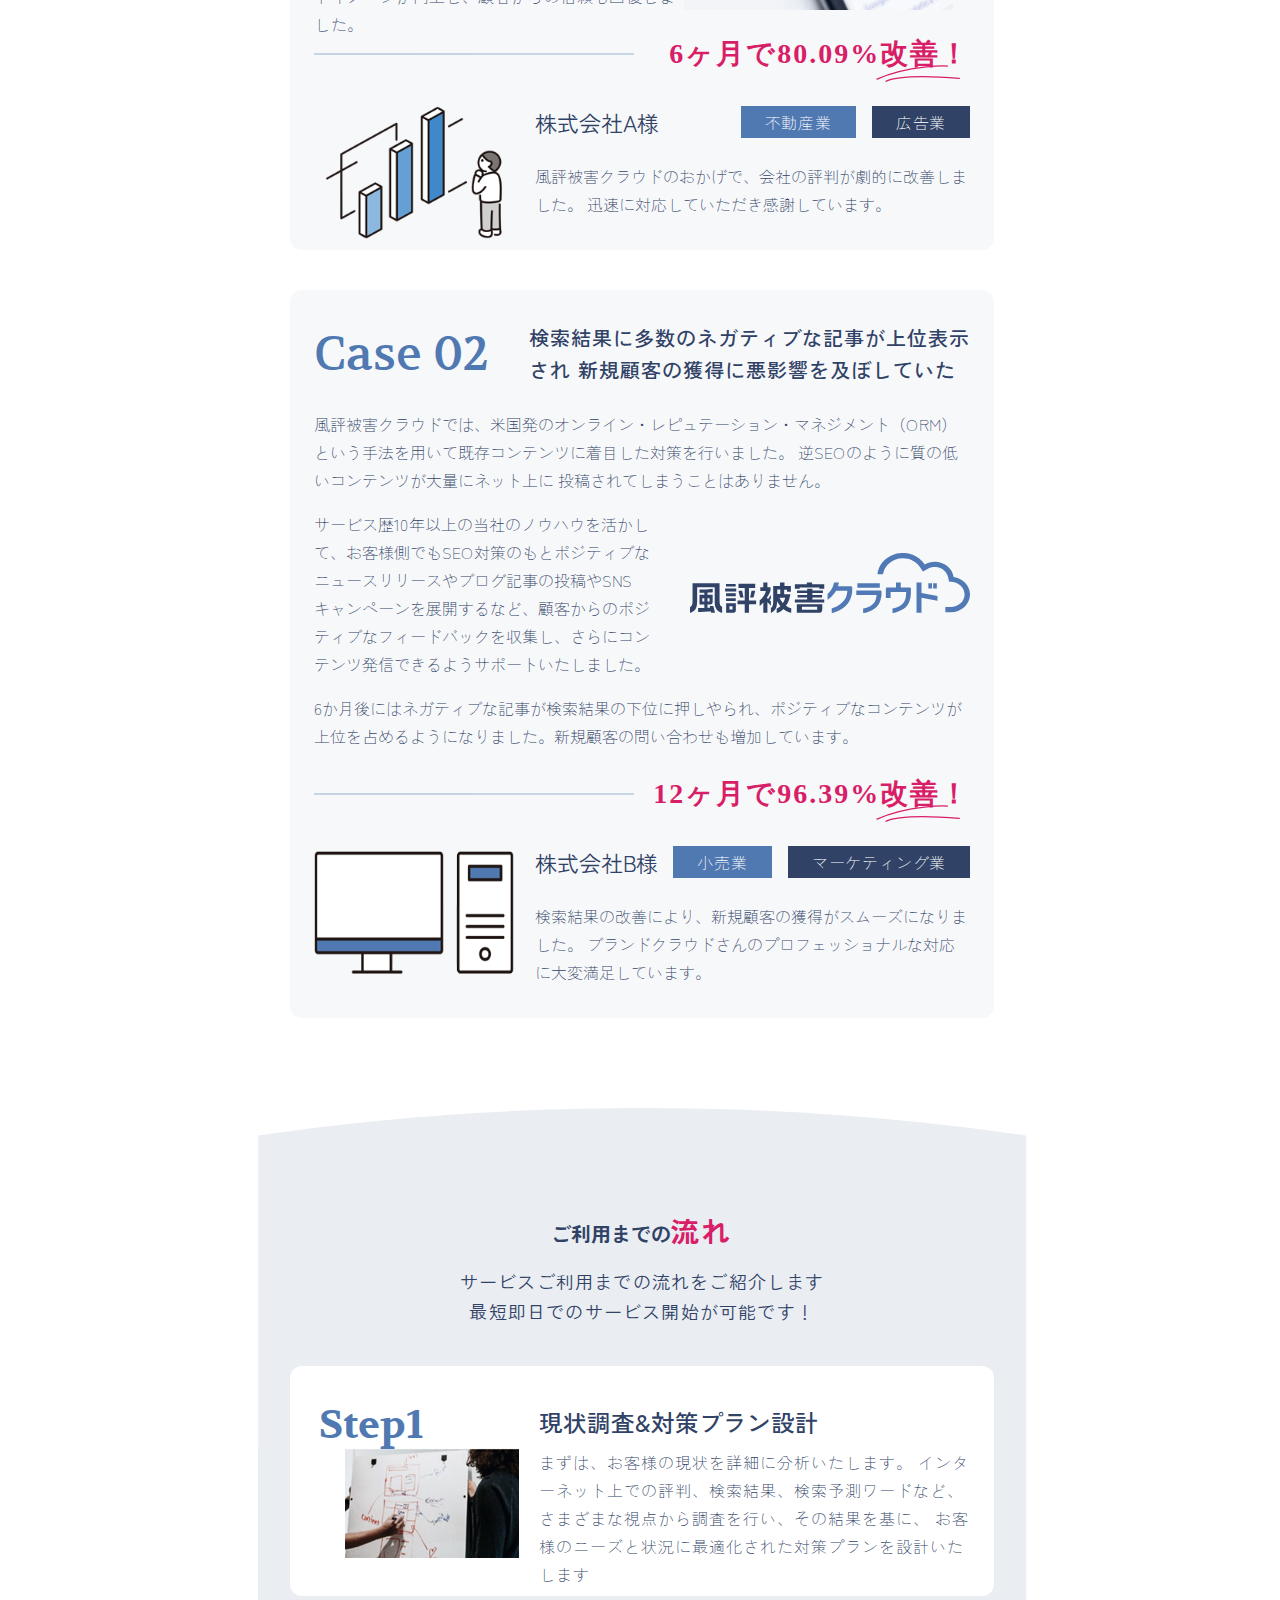
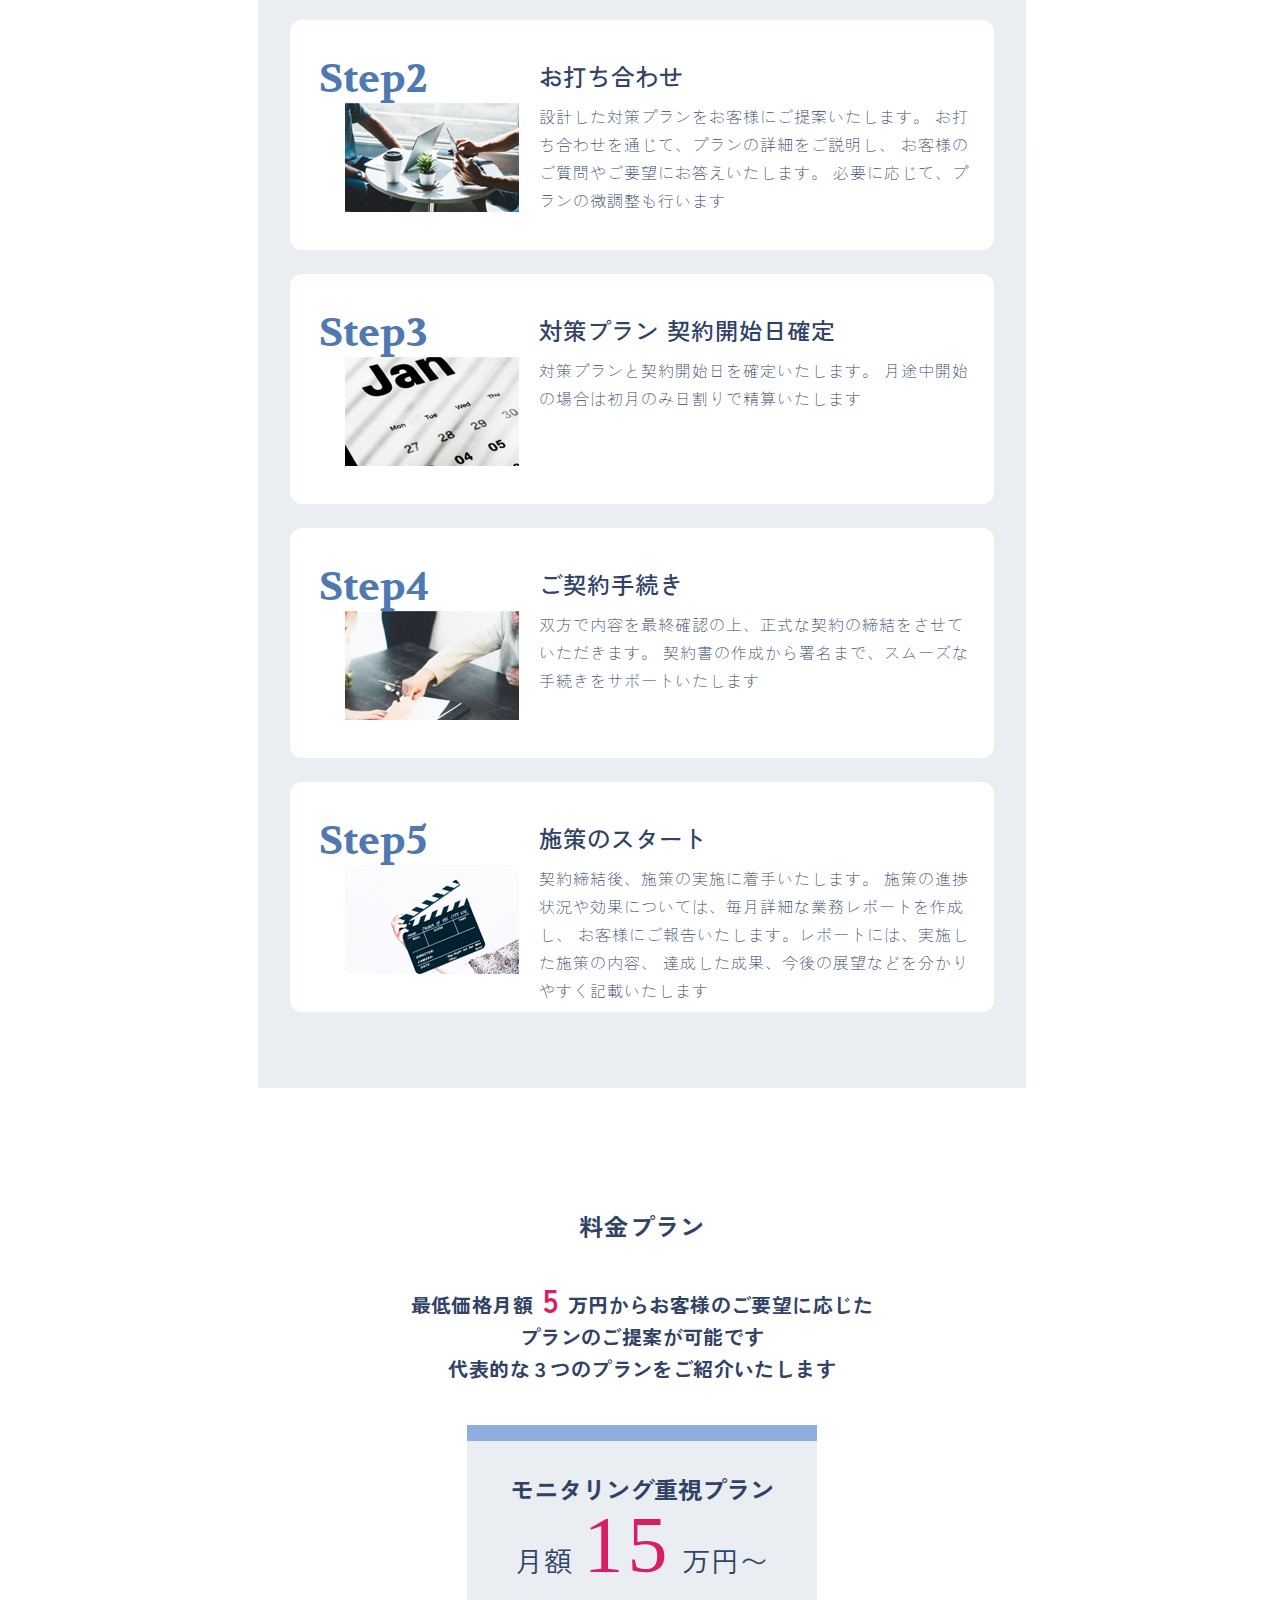
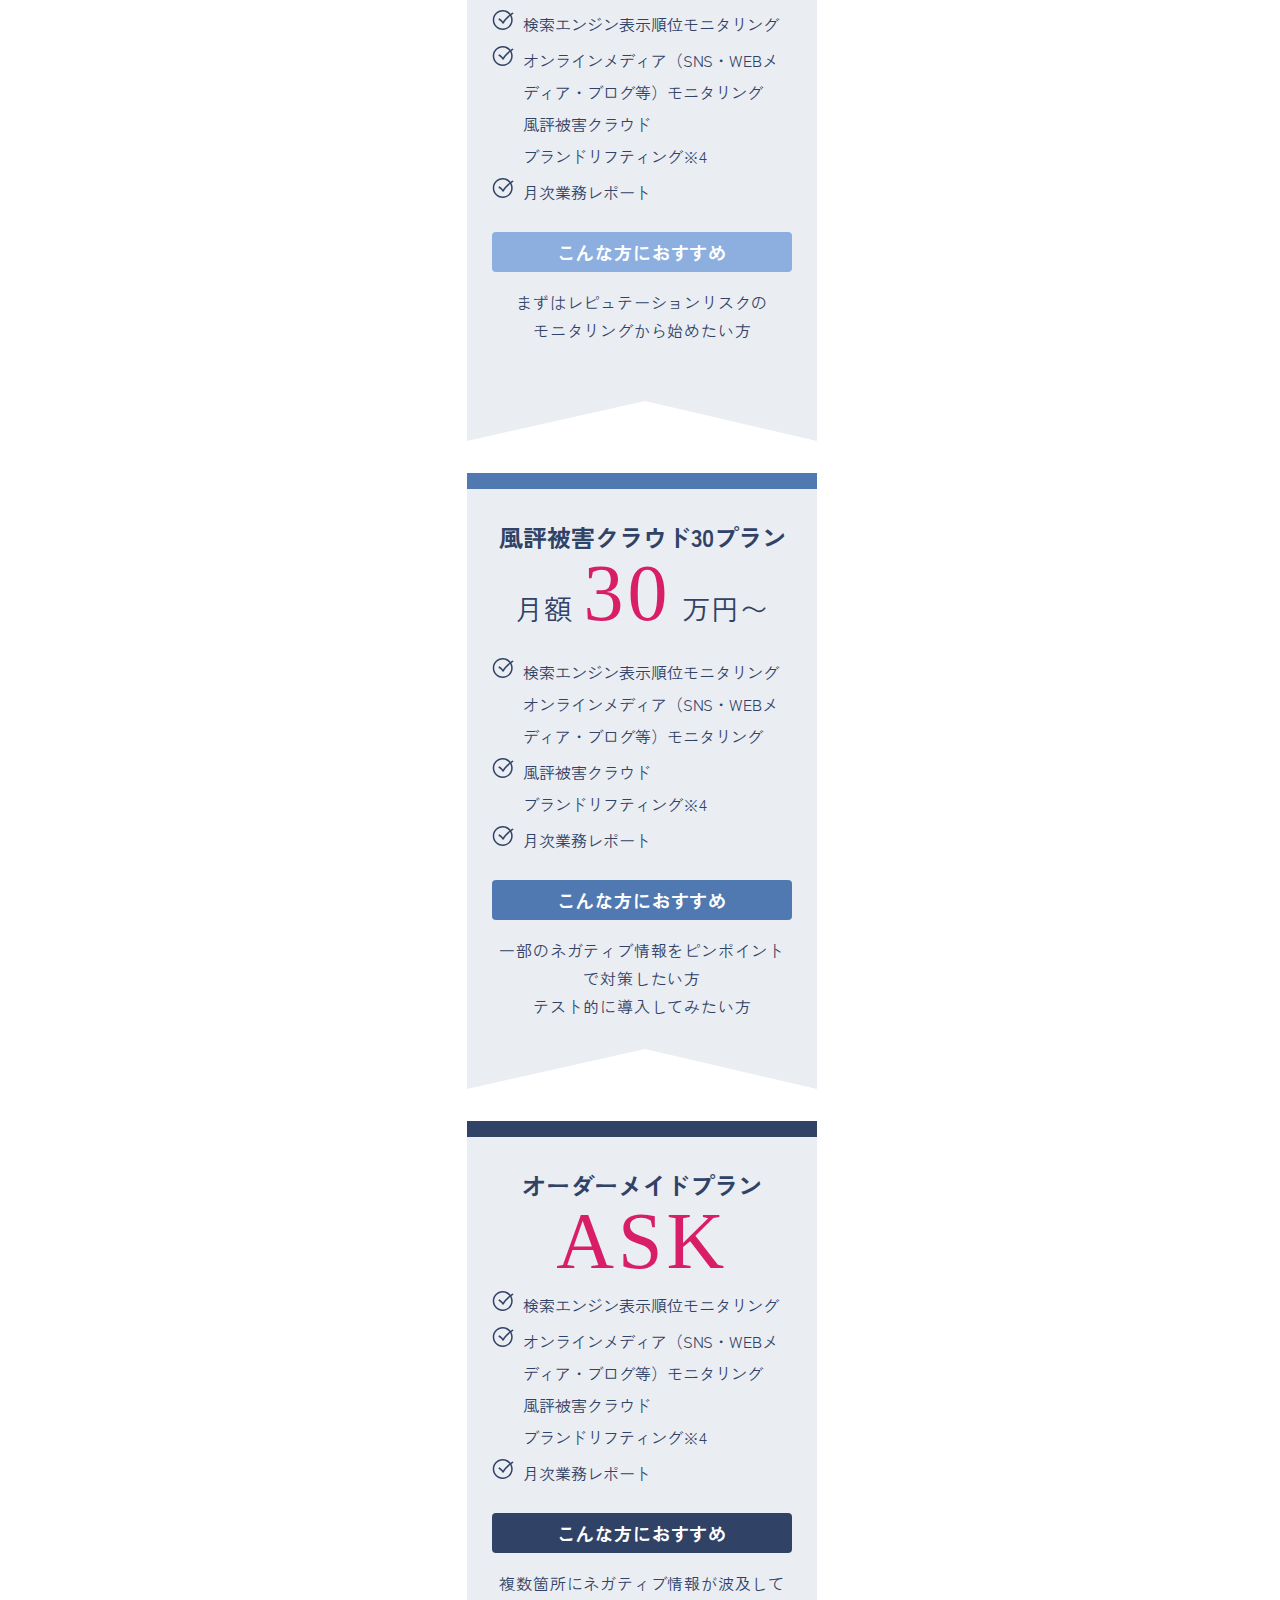
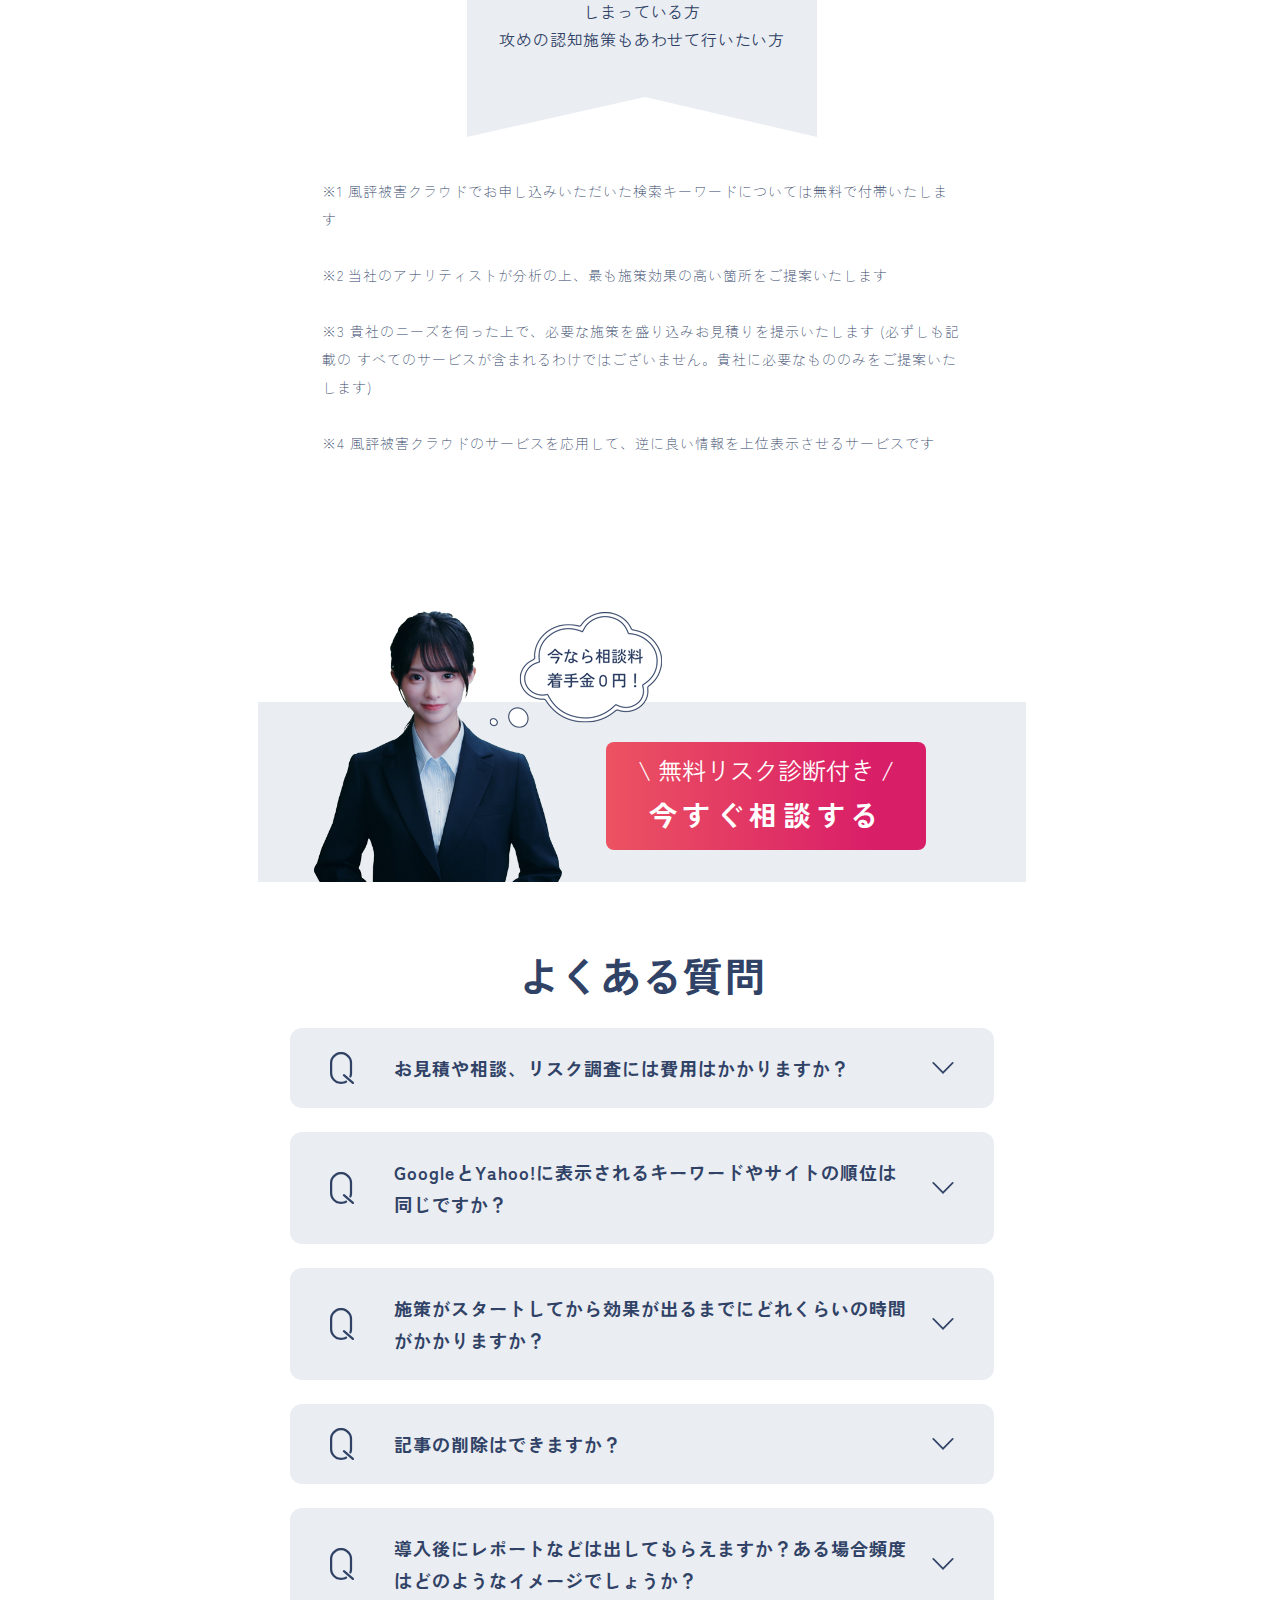
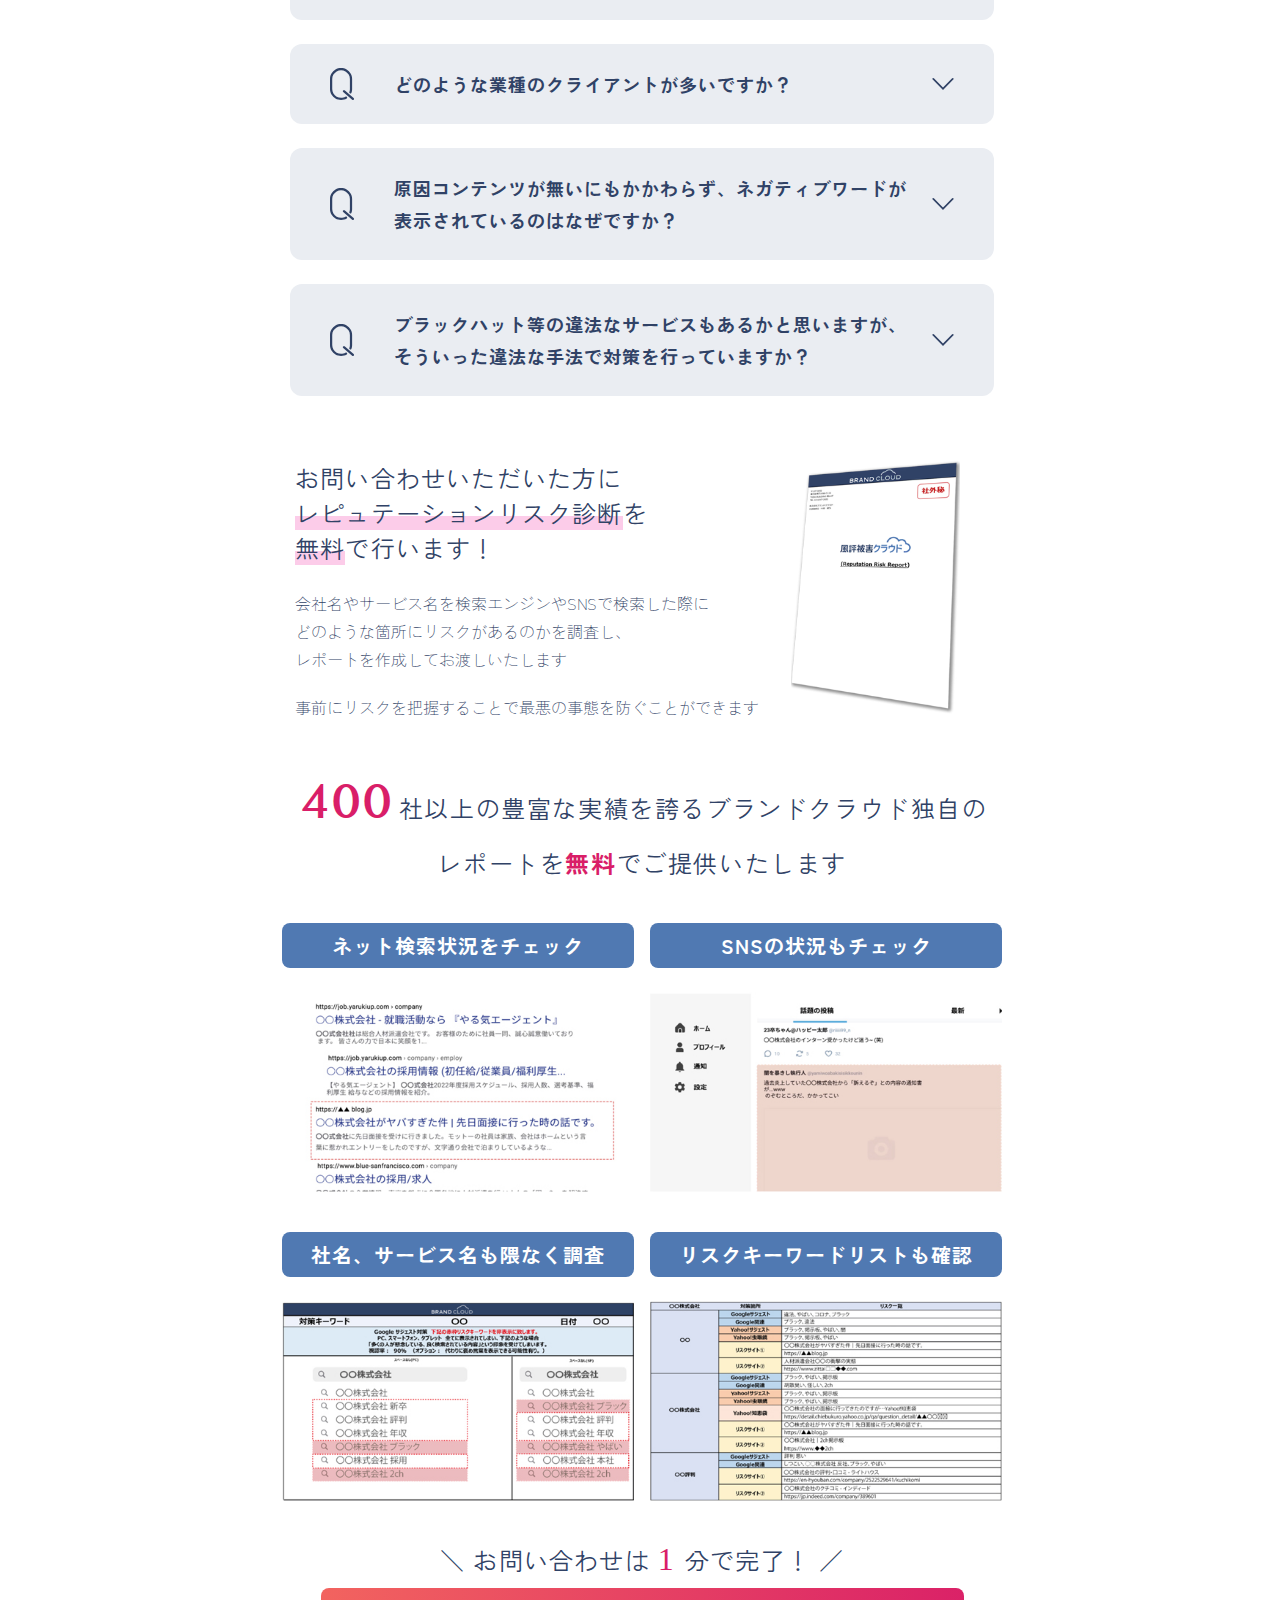
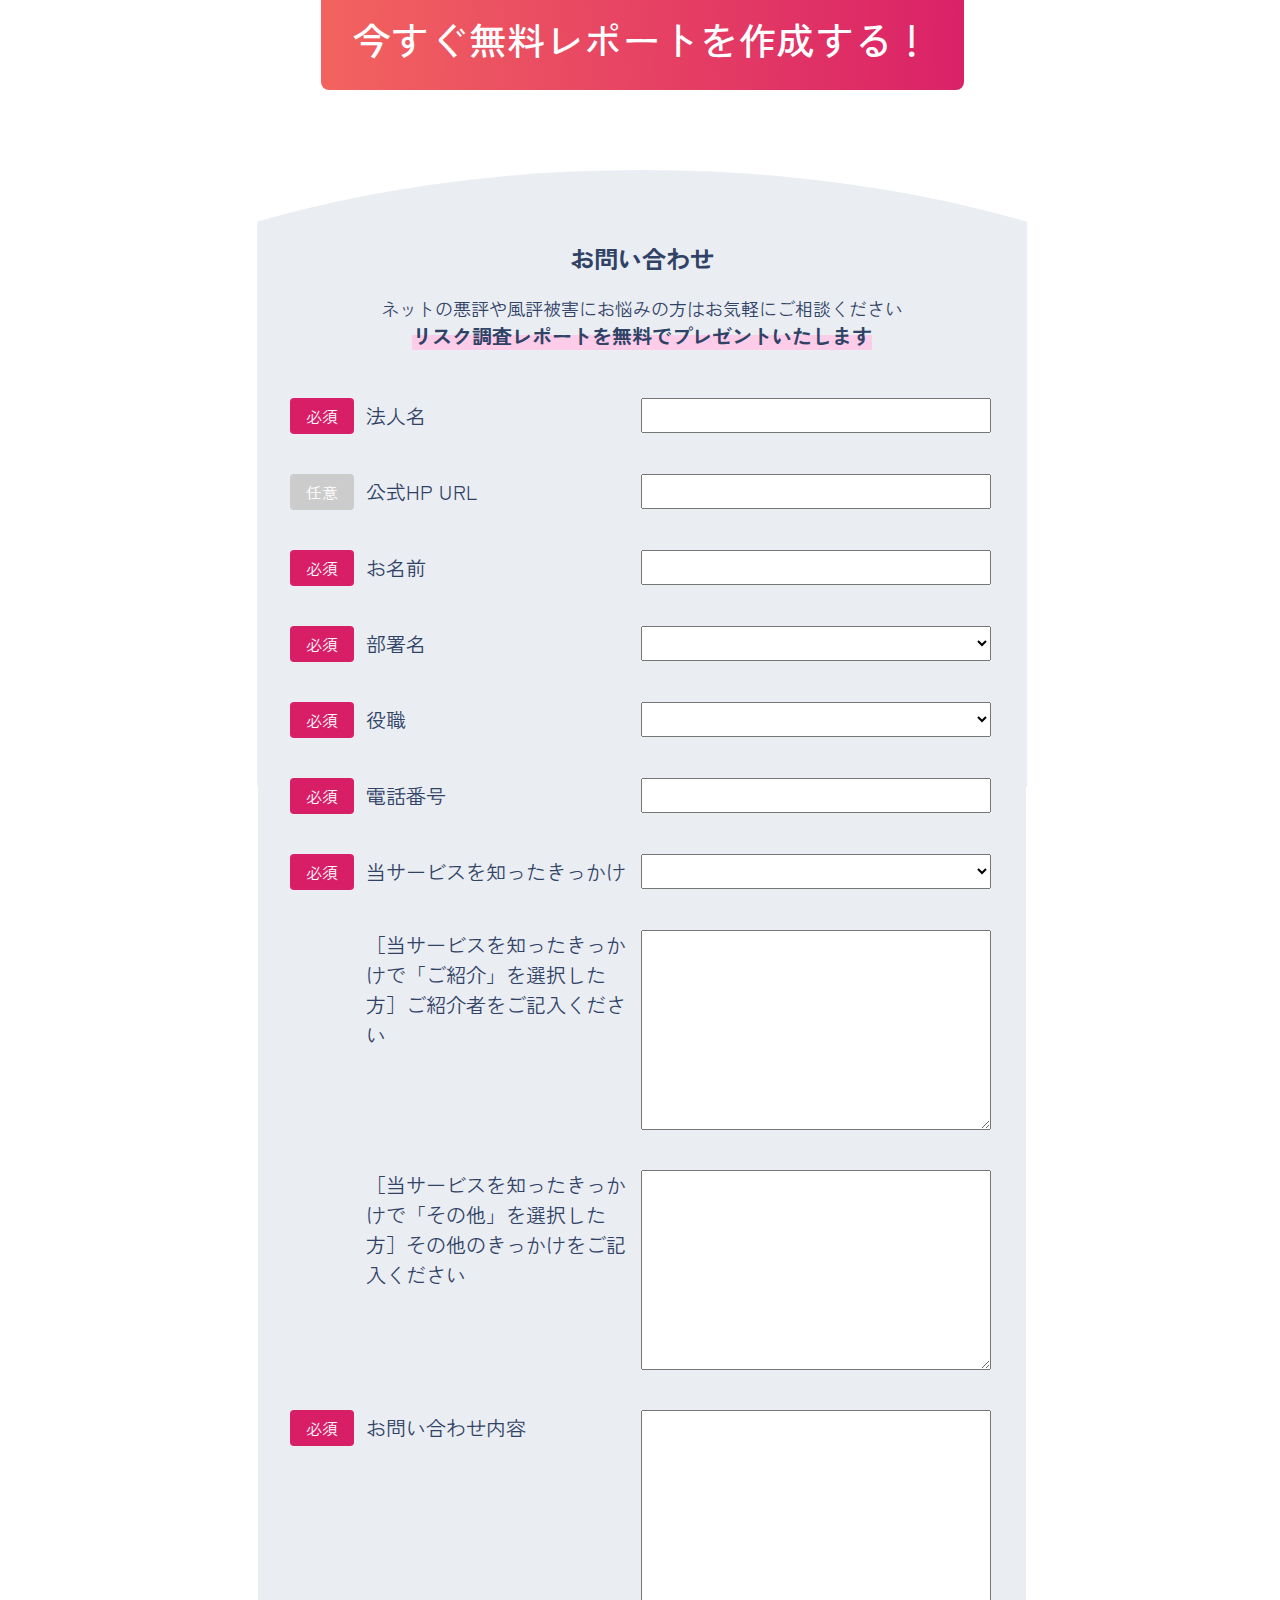
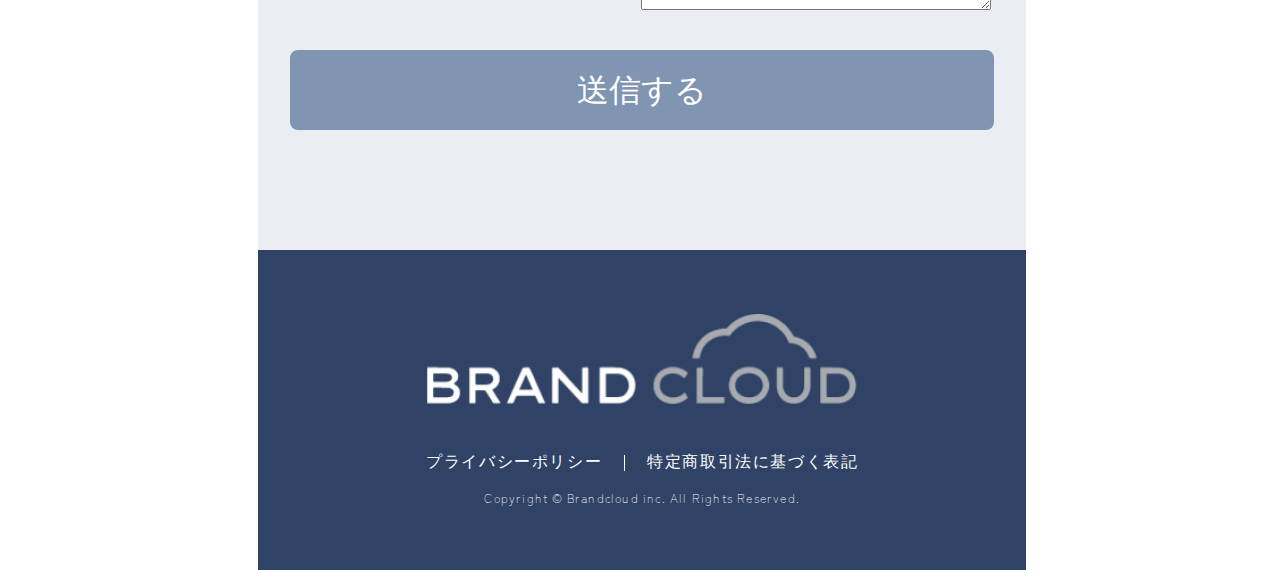
==== index.html @ 187f946a "6" ====
j<!DOCTYPE html>
<html lang="ja">
  <head>
    <meta charset="UTF-8" />
    <meta name="viewport" content="width=device-width, initial-scale=1.0" />
    <meta HTTP-EQUIV="Content-type" CONTENT="text/html; charset=UTF-8">
    <title>風評被害クラウドサービス</title>
    <link rel="stylesheet" href="./normalize.css" />
    <link rel="stylesheet" href="./style.css" />
    <link rel="stylesheet" href="./tablet.css">
    <link rel="stylesheet" href="./phone.css">
    <link rel="icon" type="image/png" sizes="32x32" href="./assets/cloud fav/260x260px.svg">
    <link rel="icon" type="image/png" sizes="16x16" href="./assets/cloud fav/512x512px.svg">
  </head>
  <body>
    <!-- クラス名、id名、要素の使い方等微妙なものがありましたらご指摘いただきたいです -->
    <main>
      <section id="top">
        <div class="top">
          <div class="top__container">
            <div class="top__container__title">
              <h1>
                レピュテーションリスクを<br />
                <span>スピード解決！</span>
              </h1>
            </div>
            <div class="top__container__logo">
              <img src="./images/sec1/logo.svg" alt="" />
            </div>
            <div class="top__container__text">
                <h3>検索結果・SNS・口コミサイトの<br class="pc" /><br class="sp" />
                ネガティブな情報に<br class="tab" />お困りの企業様へ</h3>
            </div>

            <button onclick="" class="top__container__cta-button CTA-button">
              <a href="#contact">
                <div class="top__container__cta-button__upper">
                  <h2>\ 無料リスク診断付き /</h2>
                </div>
                <div class="top__container__cta-button__lower">
                  <h2>今すぐ相談してみる</h2>
                </div>
              </a>
            </button>

            <div class="top__container__actor">
              <img src="./images/sec1/fv_model_pc.png" alt="" />
            </div>
            </div>
          </div>
        </div>
      </section>

      <section id="companyOverview">
        <div class="company-overview">
          <div class="company-overview__container">
            <div class="company-overview__container__title">
              <h2>
                ブランドクラウドは<br />
                東証プライム上場の<br class="sp" />株式会社ベクトルのグループ会社です
              </h2>
            </div>
            <div class="company-overview__container__stats">
              <ul class="company-overview__container__stats__cards">
                <li class="company-overview__container__stats__cards__card">
                  <div
                    class="company-overview__container__stats__cards__card__text"
                  >
                    <div
                      class="company-overview__container__stats__cards__card__text__title"
                    >
                      <h3>
                        サービス<br />
                        <span>導入企業数</span>
                      </h3>
               
                    </div>
                    <div
                      class="company-overview__container__stats__cards__card__text__lower"
                    >
                      <div
                        class="company-overview__container__stats__cards__card__text__lower__num"
                      >
                        <h4>400</h4>
                      </div>
                      <div
                        class="company-overview__container__stats__cards__card__text__lower__unit"
                        >
                        <h4>社<br />以上</h4>
                      </div>
                    </div>
                  </div>
                </li>
                <div
                  class=".company-overview__container__stats__cards__card-connector"
                >
                  ×
                </div>
                <li class="company-overview__container__stats__cards__card">
                  <div class="company-overview__container__stats__cards__card__text">
                    <div class="company-overview__container__stats__cards__card__text__title">
                      <h3>
                        最新AI技術による<br />
                        <span>リスク対策成功率</span>
                      </h3>
                
                    </div>
                
                    <div class="company-overview__container__stats__cards__card__text__lower">
                      <div class="company-overview__container__stats__cards__card__text__lower__num">
                        <h4>94</h4>
                      </div>
                      <div class="company-overview__container__stats__cards__card__text__lower__unit">
                        <h4>%</h4>
                      </div>
                    </div>
                  </div>
                </li>
                <div
                  class=".company-overview__container__stats__cards__card-connector"
                >
                  ×
                </div>
                <li class="company-overview__container__stats__cards__card">
                  <div class="company-overview__container__stats__cards__card__text">
                    <div class="company-overview__container__stats__cards__card__text__title">
                      <h3>
                        <span>対策実績年数</span>
                      </h3>
                
                    </div>
                
                    <div class="company-overview__container__stats__cards__card__text__lower">
                      <div class="company-overview__container__stats__cards__card__text__lower__num">
                        <h4>10</h4>
                      </div>
                      <div class="company-overview__container__stats__cards__card__text__lower__unit">
                        <h4>年<br />以上</h4>
                      </div>
                    </div>
                  </div>
                </li>
              </ul>
            </div>
          </div>
        </div>
      </section>

      <section id="issue">
        <div class="issue">
          <div class="issue__container">
            <div class="issue__container__title">
              <h2>ネット上の悪い評判にお困りではございませんか？</h2>
            </div>
            <div class="issue__container__cards">
              <div class="issue__container__cards__card">
                <div class="issue__container__cards__card__title">
                  <div class="issue__container__cards__card__title__num">
                    <h3>01</h3>
                  </div>
                  <div class="issue__container__cards__card__title__text">
                    <h3>
                      <span>検索結果でネガティブな</span><br />
                      サイトが上位に表示される
                    </h3>
                  </div>
                </div>
                <div class="issue__container__cards__card__image">
                  <img src="./images/sec4/sec4_image-1.png" alt="" />
                </div>
              </div>
              <div class="issue__container__cards__card">
                <div class="issue__container__cards__card__title">
                  <div class="issue__container__cards__card__title__num">
                    <h3>02</h3>
                  </div>
                  <div class="issue__container__cards__card__title__text">
                    <h3>
                      検索候補でネガティブな<br />
                      <span>キーワードが出てくる</span>
                    </h3>
                  </div>
                </div>
                <div class="issue__container__cards__card__image">
                  <img src="./images/sec4/sec4_image-2.png" alt="" />
                </div>
              </div>
              <div class="issue__container__cards__card">
                <div class="issue__container__cards__card__title">
                  <div class="issue__container__cards__card__title__num">
                    <h3>03</h3>
                  </div>
                  <div class="issue__container__cards__card__title__text">
                    <h3>
                      転職サイトで会社について<br />
                      悪い口コミが書かれている
                    </h3>
                  </div>
                </div>
                <div class="issue__container__cards__card__image">
                  <img src="./images/sec4/sec4_image-3.png" alt="" />
                </div>
              </div>
              <div class="issue__container__cards__card">
                <div class="issue__container__cards__card__title">
                  <div class="issue__container__cards__card__title__num">
                    <h3>04</h3>
                  </div>
                  <div class="issue__container__cards__card__title__text">
                    <h3>
                      SNSでネガティブな投稿<br />
                      <span>が拡散されてしまった</span>
                    </h3>
                  </div>
                </div>
                <div class="issue__container__cards__card__image">
                  <img src="./images/sec4/sec4_image-4.png" alt="" />
                </div>
              </div>
            </div>
          </div>
          <div class="issue__impact">
            <div class="issue__impact__container">
              <div class="issue__impact__container__title">
                <h2>
                  <span>悪い評判</span>や<span>口コミ</span>の放置は<br />
                  気づかないうちに会社に大きな<br class="sp" />ダメージを与えてしまうことも・・・
                </h2>
              </div>
              <div class="issue__impact__container__items">
                <div class="issue__impact__container__items__item">
                  <div class="issue__impact__container__items__item__image">
                    <svg class="pc"
                      xmlns="http://www.w3.org/2000/svg"
                      width="27"
                      height="41"
                      viewBox="0 0 27 41"
                      fill="none"
                    >
                      <g clip-path="url(#clip0_27_1546)">
                        <path
                          d="M12.9869 16.6385C13.2203 16.6385 13.3886 16.6385 13.5585 16.6385C17.3361 16.6385 21.1153 16.6385 24.8928 16.6385C25.663 16.6385 26.1282 17.0745 26.0139 17.7214C25.9726 17.9513 25.8249 18.1844 25.6677 18.3667C23.3256 21.0699 20.9755 23.7653 18.6255 26.4621C14.6367 31.0394 10.6479 35.6151 6.65918 40.1908C6.58138 40.2796 6.50992 40.408 6.41147 40.4381C6.24792 40.4857 6.01609 40.5364 5.90335 40.4572C5.77473 40.3652 5.72233 40.1401 5.68105 39.9625C5.6604 39.8753 5.74139 39.7659 5.77791 39.6676C7.85962 33.9646 9.94133 28.2617 12.0215 22.5571C12.0754 22.4113 12.1231 22.2638 12.1993 22.0434C11.9929 22.0434 11.842 22.0434 11.6912 22.0434C8.24389 22.0434 4.79501 22.0434 1.34772 22.0434C1.21592 22.0434 1.08254 22.0466 0.952333 22.0371C0.552186 22.0101 0.239373 21.8389 0.0821731 21.4568C-0.0797909 21.0636 0.0107184 20.7148 0.288598 20.3977C1.05237 19.5241 1.81138 18.6426 2.57197 17.7658C7.47535 12.1167 12.3819 6.46611 17.2885 0.817053C17.3488 0.747292 17.398 0.637894 17.4727 0.615698C17.6696 0.557035 17.9316 0.447637 18.0681 0.528496C18.2015 0.606185 18.3063 0.921695 18.2587 1.08341C17.9824 2.00299 17.6584 2.90988 17.3472 3.81995C15.9372 7.94377 14.5256 12.0676 13.1139 16.193C13.0726 16.3151 13.0425 16.4419 12.9869 16.6401V16.6385Z"
                          fill="#D91E68"
                        />
                      </g>
                      <defs>
                        <clipPath id="clip0_27_1546">
                          <rect
                            width="26.0317"
                            height="40"
                            fill="white"
                            transform="translate(0 0.5)"
                          />
                        </clipPath>
                      </defs>
                    </svg>
                    <svg class="tab" xmlns="http://www.w3.org/2000/svg" width="16" height="26" viewBox="0 0 16 26" fill="none">
                      <path
                        d="M7.98294 10.6265C8.12641 10.6265 8.22986 10.6265 8.33429 10.6265C10.6561 10.6265 12.9789 10.6265 15.3007 10.6265C15.7741 10.6265 16.06 10.8945 15.9898 11.292C15.9644 11.4333 15.8736 11.5766 15.777 11.6887C14.3375 13.3502 12.893 15.0068 11.4486 16.6644C8.99697 19.4777 6.54534 22.2901 4.09371 25.1025C4.04589 25.1571 4.00197 25.236 3.94146 25.2545C3.84094 25.2837 3.69845 25.3149 3.62915 25.2662C3.5501 25.2097 3.51789 25.0713 3.49252 24.9622C3.47983 24.9086 3.5296 24.8413 3.55205 24.7809C4.83154 21.2757 6.11104 17.7704 7.38955 14.2642C7.42274 14.1746 7.45201 14.084 7.49886 13.9485C7.37198 13.9485 7.27927 13.9485 7.18655 13.9485C5.06773 13.9485 2.94793 13.9485 0.829104 13.9485C0.748099 13.9485 0.666118 13.9504 0.586089 13.9446C0.340145 13.928 0.14788 13.8228 0.0512591 13.5879C-0.0482895 13.3463 0.00734058 13.1319 0.178135 12.937C0.647575 12.4 1.11409 11.8582 1.58157 11.3193C4.59536 7.84723 7.6111 4.37415 10.6268 0.902053C10.6639 0.859175 10.6942 0.791936 10.74 0.778293C10.8611 0.742237 11.0221 0.674997 11.106 0.724696C11.188 0.772446 11.2524 0.966369 11.2231 1.06577C11.0533 1.63097 10.8542 2.18838 10.6629 2.74773C9.79629 5.28238 8.92865 7.81702 8.06102 10.3526C8.03564 10.4277 8.0171 10.5056 7.98294 10.6274V10.6265Z"
                        fill="#D91E68" />
                    </svg>
                    <svg class="sp" xmlns="http://www.w3.org/2000/svg" width="10" height="19" viewBox="0 0 10 19" fill="none">
                      <g clip-path="url(#clip0_504_2111)">
                        <path
                          d="M4.98812 7.92236C5.07778 7.92236 5.14244 7.92236 5.20771 7.92236C6.65885 7.92236 8.1106 7.92236 9.56174 7.92236C9.85758 7.92236 10.0363 8.11856 9.99239 8.40966C9.97653 8.51311 9.9198 8.61799 9.85941 8.70004C8.95969 9.91649 8.05692 11.1294 7.15415 12.343C5.62189 14.4028 4.08962 16.4618 2.55735 18.5209C2.52746 18.5608 2.50001 18.6186 2.46219 18.6322C2.39937 18.6536 2.31031 18.6764 2.267 18.6407C2.21759 18.5994 2.19746 18.498 2.1816 18.4181C2.17367 18.3789 2.20478 18.3297 2.21881 18.2854C3.01849 15.7191 3.81818 13.1528 4.61725 10.5857C4.63799 10.5201 4.65629 10.4537 4.68557 10.3546C4.60627 10.3546 4.54832 10.3546 4.49037 10.3546C3.16611 10.3546 1.84123 10.3546 0.51697 10.3546C0.466341 10.3546 0.415103 10.356 0.365085 10.3517C0.21137 10.3396 0.0912042 10.2625 0.0308162 10.0906C-0.0314017 9.91364 0.00336716 9.75668 0.110114 9.61399C0.403513 9.22087 0.695084 8.82418 0.987264 8.42963C2.87088 5.88756 4.75571 3.34477 6.64055 0.802696C6.66373 0.771303 6.68264 0.722074 6.71131 0.712086C6.78695 0.685688 6.88759 0.636459 6.94005 0.672845C6.99129 0.707805 7.03155 0.849785 7.01325 0.922558C6.90711 1.33637 6.78268 1.74447 6.66312 2.154C6.12146 4.00972 5.57919 5.86544 5.03691 7.72188C5.02106 7.77681 5.00947 7.83389 4.98812 7.92307V7.92236Z"
                          fill="#D91E68" />
                      </g>
                      <defs>
                        <clipPath id="clip0_504_2111">
                          <rect width="10" height="18" fill="white" transform="translate(0 0.659912)" />
                        </clipPath>
                      </defs>
                    </svg>
                  </div>
                  <div class="issue__impact__container__items__item__text">
                    <p>新規の取引を断られた</p>
                  </div>
                </div>
                <div class="issue__impact__container__items__item">
                  <div class="issue__impact__container__items__item__image">
                    <svg class="pc"
                      xmlns="http://www.w3.org/2000/svg"
                      width="27"
                      height="41"
                      viewBox="0 0 27 41"
                      fill="none"
                    >
                      <g clip-path="url(#clip0_27_1546)">
                        <path
                          d="M12.9869 16.6385C13.2203 16.6385 13.3886 16.6385 13.5585 16.6385C17.3361 16.6385 21.1153 16.6385 24.8928 16.6385C25.663 16.6385 26.1282 17.0745 26.0139 17.7214C25.9726 17.9513 25.8249 18.1844 25.6677 18.3667C23.3256 21.0699 20.9755 23.7653 18.6255 26.4621C14.6367 31.0394 10.6479 35.6151 6.65918 40.1908C6.58138 40.2796 6.50992 40.408 6.41147 40.4381C6.24792 40.4857 6.01609 40.5364 5.90335 40.4572C5.77473 40.3652 5.72233 40.1401 5.68105 39.9625C5.6604 39.8753 5.74139 39.7659 5.77791 39.6676C7.85962 33.9646 9.94133 28.2617 12.0215 22.5571C12.0754 22.4113 12.1231 22.2638 12.1993 22.0434C11.9929 22.0434 11.842 22.0434 11.6912 22.0434C8.24389 22.0434 4.79501 22.0434 1.34772 22.0434C1.21592 22.0434 1.08254 22.0466 0.952333 22.0371C0.552186 22.0101 0.239373 21.8389 0.0821731 21.4568C-0.0797909 21.0636 0.0107184 20.7148 0.288598 20.3977C1.05237 19.5241 1.81138 18.6426 2.57197 17.7658C7.47535 12.1167 12.3819 6.46611 17.2885 0.817053C17.3488 0.747292 17.398 0.637894 17.4727 0.615698C17.6696 0.557035 17.9316 0.447637 18.0681 0.528496C18.2015 0.606185 18.3063 0.921695 18.2587 1.08341C17.9824 2.00299 17.6584 2.90988 17.3472 3.81995C15.9372 7.94377 14.5256 12.0676 13.1139 16.193C13.0726 16.3151 13.0425 16.4419 12.9869 16.6401V16.6385Z"
                          fill="#D91E68"
                        />
                      </g>
                      <defs>
                        <clipPath id="clip0_27_1546">
                          <rect
                            width="26.0317"
                            height="40"
                            fill="white"
                            transform="translate(0 0.5)"
                          />
                        </clipPath>
                      </defs>
                    </svg>
                    <svg class="tab" xmlns="http://www.w3.org/2000/svg" width="16" height="26" viewBox="0 0 16 26" fill="none">
                      <path
                        d="M7.98294 10.6265C8.12641 10.6265 8.22986 10.6265 8.33429 10.6265C10.6561 10.6265 12.9789 10.6265 15.3007 10.6265C15.7741 10.6265 16.06 10.8945 15.9898 11.292C15.9644 11.4333 15.8736 11.5766 15.777 11.6887C14.3375 13.3502 12.893 15.0068 11.4486 16.6644C8.99697 19.4777 6.54534 22.2901 4.09371 25.1025C4.04589 25.1571 4.00197 25.236 3.94146 25.2545C3.84094 25.2837 3.69845 25.3149 3.62915 25.2662C3.5501 25.2097 3.51789 25.0713 3.49252 24.9622C3.47983 24.9086 3.5296 24.8413 3.55205 24.7809C4.83154 21.2757 6.11104 17.7704 7.38955 14.2642C7.42274 14.1746 7.45201 14.084 7.49886 13.9485C7.37198 13.9485 7.27927 13.9485 7.18655 13.9485C5.06773 13.9485 2.94793 13.9485 0.829104 13.9485C0.748099 13.9485 0.666118 13.9504 0.586089 13.9446C0.340145 13.928 0.14788 13.8228 0.0512591 13.5879C-0.0482895 13.3463 0.00734058 13.1319 0.178135 12.937C0.647575 12.4 1.11409 11.8582 1.58157 11.3193C4.59536 7.84723 7.6111 4.37415 10.6268 0.902053C10.6639 0.859175 10.6942 0.791936 10.74 0.778293C10.8611 0.742237 11.0221 0.674997 11.106 0.724696C11.188 0.772446 11.2524 0.966369 11.2231 1.06577C11.0533 1.63097 10.8542 2.18838 10.6629 2.74773C9.79629 5.28238 8.92865 7.81702 8.06102 10.3526C8.03564 10.4277 8.0171 10.5056 7.98294 10.6274V10.6265Z"
                        fill="#D91E68" />
                    </svg>
                    <svg class="sp" xmlns="http://www.w3.org/2000/svg" width="10" height="19" viewBox="0 0 10 19" fill="none">
                      <g clip-path="url(#clip0_504_2111)">
                        <path
                          d="M4.98812 7.92236C5.07778 7.92236 5.14244 7.92236 5.20771 7.92236C6.65885 7.92236 8.1106 7.92236 9.56174 7.92236C9.85758 7.92236 10.0363 8.11856 9.99239 8.40966C9.97653 8.51311 9.9198 8.61799 9.85941 8.70004C8.95969 9.91649 8.05692 11.1294 7.15415 12.343C5.62189 14.4028 4.08962 16.4618 2.55735 18.5209C2.52746 18.5608 2.50001 18.6186 2.46219 18.6322C2.39937 18.6536 2.31031 18.6764 2.267 18.6407C2.21759 18.5994 2.19746 18.498 2.1816 18.4181C2.17367 18.3789 2.20478 18.3297 2.21881 18.2854C3.01849 15.7191 3.81818 13.1528 4.61725 10.5857C4.63799 10.5201 4.65629 10.4537 4.68557 10.3546C4.60627 10.3546 4.54832 10.3546 4.49037 10.3546C3.16611 10.3546 1.84123 10.3546 0.51697 10.3546C0.466341 10.3546 0.415103 10.356 0.365085 10.3517C0.21137 10.3396 0.0912042 10.2625 0.0308162 10.0906C-0.0314017 9.91364 0.00336716 9.75668 0.110114 9.61399C0.403513 9.22087 0.695084 8.82418 0.987264 8.42963C2.87088 5.88756 4.75571 3.34477 6.64055 0.802696C6.66373 0.771303 6.68264 0.722074 6.71131 0.712086C6.78695 0.685688 6.88759 0.636459 6.94005 0.672845C6.99129 0.707805 7.03155 0.849785 7.01325 0.922558C6.90711 1.33637 6.78268 1.74447 6.66312 2.154C6.12146 4.00972 5.57919 5.86544 5.03691 7.72188C5.02106 7.77681 5.00947 7.83389 4.98812 7.92307V7.92236Z"
                          fill="#D91E68" />
                      </g>
                      <defs>
                        <clipPath id="clip0_504_2111">
                          <rect width="10" height="18" fill="white" transform="translate(0 0.659912)" />
                        </clipPath>
                      </defs>
                    </svg>
                  </div>
                  <div class="issue__impact__container__items__item__text">
                    <p>企業のイメージが低下した</p>
                  </div>
                </div>
                <div class="issue__impact__container__items__item">
                  <div class="issue__impact__container__items__item__image">
                    <svg class="pc" xmlns="http://www.w3.org/2000/svg" width="27" height="41" viewBox="0 0 27 41" fill="none">
                      <g clip-path="url(#clip0_27_1546)">
                        <path
                          d="M12.9869 16.6385C13.2203 16.6385 13.3886 16.6385 13.5585 16.6385C17.3361 16.6385 21.1153 16.6385 24.8928 16.6385C25.663 16.6385 26.1282 17.0745 26.0139 17.7214C25.9726 17.9513 25.8249 18.1844 25.6677 18.3667C23.3256 21.0699 20.9755 23.7653 18.6255 26.4621C14.6367 31.0394 10.6479 35.6151 6.65918 40.1908C6.58138 40.2796 6.50992 40.408 6.41147 40.4381C6.24792 40.4857 6.01609 40.5364 5.90335 40.4572C5.77473 40.3652 5.72233 40.1401 5.68105 39.9625C5.6604 39.8753 5.74139 39.7659 5.77791 39.6676C7.85962 33.9646 9.94133 28.2617 12.0215 22.5571C12.0754 22.4113 12.1231 22.2638 12.1993 22.0434C11.9929 22.0434 11.842 22.0434 11.6912 22.0434C8.24389 22.0434 4.79501 22.0434 1.34772 22.0434C1.21592 22.0434 1.08254 22.0466 0.952333 22.0371C0.552186 22.0101 0.239373 21.8389 0.0821731 21.4568C-0.0797909 21.0636 0.0107184 20.7148 0.288598 20.3977C1.05237 19.5241 1.81138 18.6426 2.57197 17.7658C7.47535 12.1167 12.3819 6.46611 17.2885 0.817053C17.3488 0.747292 17.398 0.637894 17.4727 0.615698C17.6696 0.557035 17.9316 0.447637 18.0681 0.528496C18.2015 0.606185 18.3063 0.921695 18.2587 1.08341C17.9824 2.00299 17.6584 2.90988 17.3472 3.81995C15.9372 7.94377 14.5256 12.0676 13.1139 16.193C13.0726 16.3151 13.0425 16.4419 12.9869 16.6401V16.6385Z"
                          fill="#D91E68" />
                      </g>
                      <defs>
                        <clipPath id="clip0_27_1546">
                          <rect width="26.0317" height="40" fill="white" transform="translate(0 0.5)" />
                        </clipPath>
                      </defs>
                    </svg>
                    <svg class="tab" xmlns="http://www.w3.org/2000/svg" width="16" height="26" viewBox="0 0 16 26" fill="none">
                      <path
                        d="M7.98294 10.6265C8.12641 10.6265 8.22986 10.6265 8.33429 10.6265C10.6561 10.6265 12.9789 10.6265 15.3007 10.6265C15.7741 10.6265 16.06 10.8945 15.9898 11.292C15.9644 11.4333 15.8736 11.5766 15.777 11.6887C14.3375 13.3502 12.893 15.0068 11.4486 16.6644C8.99697 19.4777 6.54534 22.2901 4.09371 25.1025C4.04589 25.1571 4.00197 25.236 3.94146 25.2545C3.84094 25.2837 3.69845 25.3149 3.62915 25.2662C3.5501 25.2097 3.51789 25.0713 3.49252 24.9622C3.47983 24.9086 3.5296 24.8413 3.55205 24.7809C4.83154 21.2757 6.11104 17.7704 7.38955 14.2642C7.42274 14.1746 7.45201 14.084 7.49886 13.9485C7.37198 13.9485 7.27927 13.9485 7.18655 13.9485C5.06773 13.9485 2.94793 13.9485 0.829104 13.9485C0.748099 13.9485 0.666118 13.9504 0.586089 13.9446C0.340145 13.928 0.14788 13.8228 0.0512591 13.5879C-0.0482895 13.3463 0.00734058 13.1319 0.178135 12.937C0.647575 12.4 1.11409 11.8582 1.58157 11.3193C4.59536 7.84723 7.6111 4.37415 10.6268 0.902053C10.6639 0.859175 10.6942 0.791936 10.74 0.778293C10.8611 0.742237 11.0221 0.674997 11.106 0.724696C11.188 0.772446 11.2524 0.966369 11.2231 1.06577C11.0533 1.63097 10.8542 2.18838 10.6629 2.74773C9.79629 5.28238 8.92865 7.81702 8.06102 10.3526C8.03564 10.4277 8.0171 10.5056 7.98294 10.6274V10.6265Z"
                        fill="#D91E68" />
                    </svg>
                    <svg class="sp" xmlns="http://www.w3.org/2000/svg" width="10" height="19" viewBox="0 0 10 19" fill="none">
                      <g clip-path="url(#clip0_504_2111)">
                        <path
                          d="M4.98812 7.92236C5.07778 7.92236 5.14244 7.92236 5.20771 7.92236C6.65885 7.92236 8.1106 7.92236 9.56174 7.92236C9.85758 7.92236 10.0363 8.11856 9.99239 8.40966C9.97653 8.51311 9.9198 8.61799 9.85941 8.70004C8.95969 9.91649 8.05692 11.1294 7.15415 12.343C5.62189 14.4028 4.08962 16.4618 2.55735 18.5209C2.52746 18.5608 2.50001 18.6186 2.46219 18.6322C2.39937 18.6536 2.31031 18.6764 2.267 18.6407C2.21759 18.5994 2.19746 18.498 2.1816 18.4181C2.17367 18.3789 2.20478 18.3297 2.21881 18.2854C3.01849 15.7191 3.81818 13.1528 4.61725 10.5857C4.63799 10.5201 4.65629 10.4537 4.68557 10.3546C4.60627 10.3546 4.54832 10.3546 4.49037 10.3546C3.16611 10.3546 1.84123 10.3546 0.51697 10.3546C0.466341 10.3546 0.415103 10.356 0.365085 10.3517C0.21137 10.3396 0.0912042 10.2625 0.0308162 10.0906C-0.0314017 9.91364 0.00336716 9.75668 0.110114 9.61399C0.403513 9.22087 0.695084 8.82418 0.987264 8.42963C2.87088 5.88756 4.75571 3.34477 6.64055 0.802696C6.66373 0.771303 6.68264 0.722074 6.71131 0.712086C6.78695 0.685688 6.88759 0.636459 6.94005 0.672845C6.99129 0.707805 7.03155 0.849785 7.01325 0.922558C6.90711 1.33637 6.78268 1.74447 6.66312 2.154C6.12146 4.00972 5.57919 5.86544 5.03691 7.72188C5.02106 7.77681 5.00947 7.83389 4.98812 7.92307V7.92236Z"
                          fill="#D91E68" />
                      </g>
                      <defs>
                        <clipPath id="clip0_504_2111">
                          <rect width="10" height="18" fill="white" transform="translate(0 0.659912)" />
                        </clipPath>
                      </defs>
                    </svg>
                  </div>
                  <div class="issue__impact__container__items__item__text">
                    <p>広告効果が悪化してしまった</p>
                  </div>
                </div>
                <div class="issue__impact__container__items__item">
                  <div class="issue__impact__container__items__item__image">
                    <svg class="pc" xmlns="http://www.w3.org/2000/svg" width="27" height="41" viewBox="0 0 27 41" fill="none">
                      <g clip-path="url(#clip0_27_1546)">
                        <path
                          d="M12.9869 16.6385C13.2203 16.6385 13.3886 16.6385 13.5585 16.6385C17.3361 16.6385 21.1153 16.6385 24.8928 16.6385C25.663 16.6385 26.1282 17.0745 26.0139 17.7214C25.9726 17.9513 25.8249 18.1844 25.6677 18.3667C23.3256 21.0699 20.9755 23.7653 18.6255 26.4621C14.6367 31.0394 10.6479 35.6151 6.65918 40.1908C6.58138 40.2796 6.50992 40.408 6.41147 40.4381C6.24792 40.4857 6.01609 40.5364 5.90335 40.4572C5.77473 40.3652 5.72233 40.1401 5.68105 39.9625C5.6604 39.8753 5.74139 39.7659 5.77791 39.6676C7.85962 33.9646 9.94133 28.2617 12.0215 22.5571C12.0754 22.4113 12.1231 22.2638 12.1993 22.0434C11.9929 22.0434 11.842 22.0434 11.6912 22.0434C8.24389 22.0434 4.79501 22.0434 1.34772 22.0434C1.21592 22.0434 1.08254 22.0466 0.952333 22.0371C0.552186 22.0101 0.239373 21.8389 0.0821731 21.4568C-0.0797909 21.0636 0.0107184 20.7148 0.288598 20.3977C1.05237 19.5241 1.81138 18.6426 2.57197 17.7658C7.47535 12.1167 12.3819 6.46611 17.2885 0.817053C17.3488 0.747292 17.398 0.637894 17.4727 0.615698C17.6696 0.557035 17.9316 0.447637 18.0681 0.528496C18.2015 0.606185 18.3063 0.921695 18.2587 1.08341C17.9824 2.00299 17.6584 2.90988 17.3472 3.81995C15.9372 7.94377 14.5256 12.0676 13.1139 16.193C13.0726 16.3151 13.0425 16.4419 12.9869 16.6401V16.6385Z"
                          fill="#D91E68" />
                      </g>
                      <defs>
                        <clipPath id="clip0_27_1546">
                          <rect width="26.0317" height="40" fill="white" transform="translate(0 0.5)" />
                        </clipPath>
                      </defs>
                    </svg>
                    <svg class="tab" xmlns="http://www.w3.org/2000/svg" width="16" height="26" viewBox="0 0 16 26" fill="none">
                      <path
                        d="M7.98294 10.6265C8.12641 10.6265 8.22986 10.6265 8.33429 10.6265C10.6561 10.6265 12.9789 10.6265 15.3007 10.6265C15.7741 10.6265 16.06 10.8945 15.9898 11.292C15.9644 11.4333 15.8736 11.5766 15.777 11.6887C14.3375 13.3502 12.893 15.0068 11.4486 16.6644C8.99697 19.4777 6.54534 22.2901 4.09371 25.1025C4.04589 25.1571 4.00197 25.236 3.94146 25.2545C3.84094 25.2837 3.69845 25.3149 3.62915 25.2662C3.5501 25.2097 3.51789 25.0713 3.49252 24.9622C3.47983 24.9086 3.5296 24.8413 3.55205 24.7809C4.83154 21.2757 6.11104 17.7704 7.38955 14.2642C7.42274 14.1746 7.45201 14.084 7.49886 13.9485C7.37198 13.9485 7.27927 13.9485 7.18655 13.9485C5.06773 13.9485 2.94793 13.9485 0.829104 13.9485C0.748099 13.9485 0.666118 13.9504 0.586089 13.9446C0.340145 13.928 0.14788 13.8228 0.0512591 13.5879C-0.0482895 13.3463 0.00734058 13.1319 0.178135 12.937C0.647575 12.4 1.11409 11.8582 1.58157 11.3193C4.59536 7.84723 7.6111 4.37415 10.6268 0.902053C10.6639 0.859175 10.6942 0.791936 10.74 0.778293C10.8611 0.742237 11.0221 0.674997 11.106 0.724696C11.188 0.772446 11.2524 0.966369 11.2231 1.06577C11.0533 1.63097 10.8542 2.18838 10.6629 2.74773C9.79629 5.28238 8.92865 7.81702 8.06102 10.3526C8.03564 10.4277 8.0171 10.5056 7.98294 10.6274V10.6265Z"
                        fill="#D91E68" />
                    </svg>
                    <svg class="sp" xmlns="http://www.w3.org/2000/svg" width="10" height="19" viewBox="0 0 10 19" fill="none">
                      <g clip-path="url(#clip0_504_2111)">
                        <path
                          d="M4.98812 7.92236C5.07778 7.92236 5.14244 7.92236 5.20771 7.92236C6.65885 7.92236 8.1106 7.92236 9.56174 7.92236C9.85758 7.92236 10.0363 8.11856 9.99239 8.40966C9.97653 8.51311 9.9198 8.61799 9.85941 8.70004C8.95969 9.91649 8.05692 11.1294 7.15415 12.343C5.62189 14.4028 4.08962 16.4618 2.55735 18.5209C2.52746 18.5608 2.50001 18.6186 2.46219 18.6322C2.39937 18.6536 2.31031 18.6764 2.267 18.6407C2.21759 18.5994 2.19746 18.498 2.1816 18.4181C2.17367 18.3789 2.20478 18.3297 2.21881 18.2854C3.01849 15.7191 3.81818 13.1528 4.61725 10.5857C4.63799 10.5201 4.65629 10.4537 4.68557 10.3546C4.60627 10.3546 4.54832 10.3546 4.49037 10.3546C3.16611 10.3546 1.84123 10.3546 0.51697 10.3546C0.466341 10.3546 0.415103 10.356 0.365085 10.3517C0.21137 10.3396 0.0912042 10.2625 0.0308162 10.0906C-0.0314017 9.91364 0.00336716 9.75668 0.110114 9.61399C0.403513 9.22087 0.695084 8.82418 0.987264 8.42963C2.87088 5.88756 4.75571 3.34477 6.64055 0.802696C6.66373 0.771303 6.68264 0.722074 6.71131 0.712086C6.78695 0.685688 6.88759 0.636459 6.94005 0.672845C6.99129 0.707805 7.03155 0.849785 7.01325 0.922558C6.90711 1.33637 6.78268 1.74447 6.66312 2.154C6.12146 4.00972 5.57919 5.86544 5.03691 7.72188C5.02106 7.77681 5.00947 7.83389 4.98812 7.92307V7.92236Z"
                          fill="#D91E68" />
                      </g>
                      <defs>
                        <clipPath id="clip0_504_2111">
                          <rect width="10" height="18" fill="white" transform="translate(0 0.659912)" />
                        </clipPath>
                      </defs>
                    </svg>
                  </div>
                  <div class="issue__impact__container__items__item__text">
                    <p>融資に通らなかった</p>
                  </div>
                </div>
                <div class="issue__impact__container__items__item">
                  <div class="issue__impact__container__items__item__image">
                    <svg class="pc" xmlns="http://www.w3.org/2000/svg" width="27" height="41" viewBox="0 0 27 41" fill="none">
                      <g clip-path="url(#clip0_27_1546)">
                        <path
                          d="M12.9869 16.6385C13.2203 16.6385 13.3886 16.6385 13.5585 16.6385C17.3361 16.6385 21.1153 16.6385 24.8928 16.6385C25.663 16.6385 26.1282 17.0745 26.0139 17.7214C25.9726 17.9513 25.8249 18.1844 25.6677 18.3667C23.3256 21.0699 20.9755 23.7653 18.6255 26.4621C14.6367 31.0394 10.6479 35.6151 6.65918 40.1908C6.58138 40.2796 6.50992 40.408 6.41147 40.4381C6.24792 40.4857 6.01609 40.5364 5.90335 40.4572C5.77473 40.3652 5.72233 40.1401 5.68105 39.9625C5.6604 39.8753 5.74139 39.7659 5.77791 39.6676C7.85962 33.9646 9.94133 28.2617 12.0215 22.5571C12.0754 22.4113 12.1231 22.2638 12.1993 22.0434C11.9929 22.0434 11.842 22.0434 11.6912 22.0434C8.24389 22.0434 4.79501 22.0434 1.34772 22.0434C1.21592 22.0434 1.08254 22.0466 0.952333 22.0371C0.552186 22.0101 0.239373 21.8389 0.0821731 21.4568C-0.0797909 21.0636 0.0107184 20.7148 0.288598 20.3977C1.05237 19.5241 1.81138 18.6426 2.57197 17.7658C7.47535 12.1167 12.3819 6.46611 17.2885 0.817053C17.3488 0.747292 17.398 0.637894 17.4727 0.615698C17.6696 0.557035 17.9316 0.447637 18.0681 0.528496C18.2015 0.606185 18.3063 0.921695 18.2587 1.08341C17.9824 2.00299 17.6584 2.90988 17.3472 3.81995C15.9372 7.94377 14.5256 12.0676 13.1139 16.193C13.0726 16.3151 13.0425 16.4419 12.9869 16.6401V16.6385Z"
                          fill="#D91E68" />
                      </g>
                      <defs>
                        <clipPath id="clip0_27_1546">
                          <rect width="26.0317" height="40" fill="white" transform="translate(0 0.5)" />
                        </clipPath>
                      </defs>
                    </svg>
                    <svg class="tab" xmlns="http://www.w3.org/2000/svg" width="16" height="26" viewBox="0 0 16 26" fill="none">
                      <path
                        d="M7.98294 10.6265C8.12641 10.6265 8.22986 10.6265 8.33429 10.6265C10.6561 10.6265 12.9789 10.6265 15.3007 10.6265C15.7741 10.6265 16.06 10.8945 15.9898 11.292C15.9644 11.4333 15.8736 11.5766 15.777 11.6887C14.3375 13.3502 12.893 15.0068 11.4486 16.6644C8.99697 19.4777 6.54534 22.2901 4.09371 25.1025C4.04589 25.1571 4.00197 25.236 3.94146 25.2545C3.84094 25.2837 3.69845 25.3149 3.62915 25.2662C3.5501 25.2097 3.51789 25.0713 3.49252 24.9622C3.47983 24.9086 3.5296 24.8413 3.55205 24.7809C4.83154 21.2757 6.11104 17.7704 7.38955 14.2642C7.42274 14.1746 7.45201 14.084 7.49886 13.9485C7.37198 13.9485 7.27927 13.9485 7.18655 13.9485C5.06773 13.9485 2.94793 13.9485 0.829104 13.9485C0.748099 13.9485 0.666118 13.9504 0.586089 13.9446C0.340145 13.928 0.14788 13.8228 0.0512591 13.5879C-0.0482895 13.3463 0.00734058 13.1319 0.178135 12.937C0.647575 12.4 1.11409 11.8582 1.58157 11.3193C4.59536 7.84723 7.6111 4.37415 10.6268 0.902053C10.6639 0.859175 10.6942 0.791936 10.74 0.778293C10.8611 0.742237 11.0221 0.674997 11.106 0.724696C11.188 0.772446 11.2524 0.966369 11.2231 1.06577C11.0533 1.63097 10.8542 2.18838 10.6629 2.74773C9.79629 5.28238 8.92865 7.81702 8.06102 10.3526C8.03564 10.4277 8.0171 10.5056 7.98294 10.6274V10.6265Z"
                        fill="#D91E68" />
                    </svg>
                    <svg class="sp" xmlns="http://www.w3.org/2000/svg" width="10" height="19" viewBox="0 0 10 19" fill="none">
                      <g clip-path="url(#clip0_504_2111)">
                        <path
                          d="M4.98812 7.92236C5.07778 7.92236 5.14244 7.92236 5.20771 7.92236C6.65885 7.92236 8.1106 7.92236 9.56174 7.92236C9.85758 7.92236 10.0363 8.11856 9.99239 8.40966C9.97653 8.51311 9.9198 8.61799 9.85941 8.70004C8.95969 9.91649 8.05692 11.1294 7.15415 12.343C5.62189 14.4028 4.08962 16.4618 2.55735 18.5209C2.52746 18.5608 2.50001 18.6186 2.46219 18.6322C2.39937 18.6536 2.31031 18.6764 2.267 18.6407C2.21759 18.5994 2.19746 18.498 2.1816 18.4181C2.17367 18.3789 2.20478 18.3297 2.21881 18.2854C3.01849 15.7191 3.81818 13.1528 4.61725 10.5857C4.63799 10.5201 4.65629 10.4537 4.68557 10.3546C4.60627 10.3546 4.54832 10.3546 4.49037 10.3546C3.16611 10.3546 1.84123 10.3546 0.51697 10.3546C0.466341 10.3546 0.415103 10.356 0.365085 10.3517C0.21137 10.3396 0.0912042 10.2625 0.0308162 10.0906C-0.0314017 9.91364 0.00336716 9.75668 0.110114 9.61399C0.403513 9.22087 0.695084 8.82418 0.987264 8.42963C2.87088 5.88756 4.75571 3.34477 6.64055 0.802696C6.66373 0.771303 6.68264 0.722074 6.71131 0.712086C6.78695 0.685688 6.88759 0.636459 6.94005 0.672845C6.99129 0.707805 7.03155 0.849785 7.01325 0.922558C6.90711 1.33637 6.78268 1.74447 6.66312 2.154C6.12146 4.00972 5.57919 5.86544 5.03691 7.72188C5.02106 7.77681 5.00947 7.83389 4.98812 7.92307V7.92236Z"
                          fill="#D91E68" />
                      </g>
                      <defs>
                        <clipPath id="clip0_504_2111">
                          <rect width="10" height="18" fill="white" transform="translate(0 0.659912)" />
                        </clipPath>
                      </defs>
                    </svg>
                  </div>
                  <div class="issue__impact__container__items__item__text">
                    <p>求人への応募が減った</p>
                  </div>
                </div>
                <div class="issue__impact__container__items__item">
                  <div class="issue__impact__container__items__item__image">
                    <svg class="pc" xmlns="http://www.w3.org/2000/svg" width="27" height="41" viewBox="0 0 27 41" fill="none">
                      <g clip-path="url(#clip0_27_1546)">
                        <path
                          d="M12.9869 16.6385C13.2203 16.6385 13.3886 16.6385 13.5585 16.6385C17.3361 16.6385 21.1153 16.6385 24.8928 16.6385C25.663 16.6385 26.1282 17.0745 26.0139 17.7214C25.9726 17.9513 25.8249 18.1844 25.6677 18.3667C23.3256 21.0699 20.9755 23.7653 18.6255 26.4621C14.6367 31.0394 10.6479 35.6151 6.65918 40.1908C6.58138 40.2796 6.50992 40.408 6.41147 40.4381C6.24792 40.4857 6.01609 40.5364 5.90335 40.4572C5.77473 40.3652 5.72233 40.1401 5.68105 39.9625C5.6604 39.8753 5.74139 39.7659 5.77791 39.6676C7.85962 33.9646 9.94133 28.2617 12.0215 22.5571C12.0754 22.4113 12.1231 22.2638 12.1993 22.0434C11.9929 22.0434 11.842 22.0434 11.6912 22.0434C8.24389 22.0434 4.79501 22.0434 1.34772 22.0434C1.21592 22.0434 1.08254 22.0466 0.952333 22.0371C0.552186 22.0101 0.239373 21.8389 0.0821731 21.4568C-0.0797909 21.0636 0.0107184 20.7148 0.288598 20.3977C1.05237 19.5241 1.81138 18.6426 2.57197 17.7658C7.47535 12.1167 12.3819 6.46611 17.2885 0.817053C17.3488 0.747292 17.398 0.637894 17.4727 0.615698C17.6696 0.557035 17.9316 0.447637 18.0681 0.528496C18.2015 0.606185 18.3063 0.921695 18.2587 1.08341C17.9824 2.00299 17.6584 2.90988 17.3472 3.81995C15.9372 7.94377 14.5256 12.0676 13.1139 16.193C13.0726 16.3151 13.0425 16.4419 12.9869 16.6401V16.6385Z"
                          fill="#D91E68" />
                      </g>
                      <defs>
                        <clipPath id="clip0_27_1546">
                          <rect width="26.0317" height="40" fill="white" transform="translate(0 0.5)" />
                        </clipPath>
                      </defs>
                    </svg>
                    <svg class="tab" xmlns="http://www.w3.org/2000/svg" width="16" height="26" viewBox="0 0 16 26" fill="none">
                      <path
                        d="M7.98294 10.6265C8.12641 10.6265 8.22986 10.6265 8.33429 10.6265C10.6561 10.6265 12.9789 10.6265 15.3007 10.6265C15.7741 10.6265 16.06 10.8945 15.9898 11.292C15.9644 11.4333 15.8736 11.5766 15.777 11.6887C14.3375 13.3502 12.893 15.0068 11.4486 16.6644C8.99697 19.4777 6.54534 22.2901 4.09371 25.1025C4.04589 25.1571 4.00197 25.236 3.94146 25.2545C3.84094 25.2837 3.69845 25.3149 3.62915 25.2662C3.5501 25.2097 3.51789 25.0713 3.49252 24.9622C3.47983 24.9086 3.5296 24.8413 3.55205 24.7809C4.83154 21.2757 6.11104 17.7704 7.38955 14.2642C7.42274 14.1746 7.45201 14.084 7.49886 13.9485C7.37198 13.9485 7.27927 13.9485 7.18655 13.9485C5.06773 13.9485 2.94793 13.9485 0.829104 13.9485C0.748099 13.9485 0.666118 13.9504 0.586089 13.9446C0.340145 13.928 0.14788 13.8228 0.0512591 13.5879C-0.0482895 13.3463 0.00734058 13.1319 0.178135 12.937C0.647575 12.4 1.11409 11.8582 1.58157 11.3193C4.59536 7.84723 7.6111 4.37415 10.6268 0.902053C10.6639 0.859175 10.6942 0.791936 10.74 0.778293C10.8611 0.742237 11.0221 0.674997 11.106 0.724696C11.188 0.772446 11.2524 0.966369 11.2231 1.06577C11.0533 1.63097 10.8542 2.18838 10.6629 2.74773C9.79629 5.28238 8.92865 7.81702 8.06102 10.3526C8.03564 10.4277 8.0171 10.5056 7.98294 10.6274V10.6265Z"
                        fill="#D91E68" />
                    </svg>
                    <svg class="sp" xmlns="http://www.w3.org/2000/svg" width="10" height="19" viewBox="0 0 10 19" fill="none">
                      <g clip-path="url(#clip0_504_2111)">
                        <path
                          d="M4.98812 7.92236C5.07778 7.92236 5.14244 7.92236 5.20771 7.92236C6.65885 7.92236 8.1106 7.92236 9.56174 7.92236C9.85758 7.92236 10.0363 8.11856 9.99239 8.40966C9.97653 8.51311 9.9198 8.61799 9.85941 8.70004C8.95969 9.91649 8.05692 11.1294 7.15415 12.343C5.62189 14.4028 4.08962 16.4618 2.55735 18.5209C2.52746 18.5608 2.50001 18.6186 2.46219 18.6322C2.39937 18.6536 2.31031 18.6764 2.267 18.6407C2.21759 18.5994 2.19746 18.498 2.1816 18.4181C2.17367 18.3789 2.20478 18.3297 2.21881 18.2854C3.01849 15.7191 3.81818 13.1528 4.61725 10.5857C4.63799 10.5201 4.65629 10.4537 4.68557 10.3546C4.60627 10.3546 4.54832 10.3546 4.49037 10.3546C3.16611 10.3546 1.84123 10.3546 0.51697 10.3546C0.466341 10.3546 0.415103 10.356 0.365085 10.3517C0.21137 10.3396 0.0912042 10.2625 0.0308162 10.0906C-0.0314017 9.91364 0.00336716 9.75668 0.110114 9.61399C0.403513 9.22087 0.695084 8.82418 0.987264 8.42963C2.87088 5.88756 4.75571 3.34477 6.64055 0.802696C6.66373 0.771303 6.68264 0.722074 6.71131 0.712086C6.78695 0.685688 6.88759 0.636459 6.94005 0.672845C6.99129 0.707805 7.03155 0.849785 7.01325 0.922558C6.90711 1.33637 6.78268 1.74447 6.66312 2.154C6.12146 4.00972 5.57919 5.86544 5.03691 7.72188C5.02106 7.77681 5.00947 7.83389 4.98812 7.92307V7.92236Z"
                          fill="#D91E68" />
                      </g>
                      <defs>
                        <clipPath id="clip0_504_2111">
                          <rect width="10" height="18" fill="white" transform="translate(0 0.659912)" />
                        </clipPath>
                      </defs>
                    </svg>
                  </div>
                  <div class="issue__impact__container__items__item__text">
                    <p>業績が下がってしまった</p>
                  </div>
                </div>
              </div>
            </div>
          </div>
          <div class="issue__bg">
            <svg xmlns="http://www.w3.org/2000/svg" width="90" height="212" viewBox="0 0 90 212" fill="none">
              <path
                d="M44.8976 85.5382C45.7047 85.5382 46.2867 85.5382 46.8741 85.5382C59.9357 85.5382 73.0028 85.5382 86.0644 85.5382C88.7272 85.5382 90.3359 87.8491 89.9406 91.2776C89.7978 92.4961 89.2872 93.7314 88.7437 94.6977C80.6454 109.025 72.5196 123.311 64.3939 137.605C50.6021 161.865 36.8103 186.117 23.0185 210.369C22.7495 210.84 22.5024 211.52 22.162 211.68C21.5965 211.932 20.7949 212.201 20.4051 211.781C19.9603 211.293 19.7792 210.1 19.6364 209.159C19.565 208.697 19.845 208.117 19.9713 207.596C27.1692 177.369 34.3671 147.143 41.5594 116.908C41.7461 116.135 41.9108 115.353 42.1744 114.185C41.4606 114.185 40.939 114.185 40.4174 114.185C28.4979 114.185 16.5728 114.185 4.6532 114.185C4.1975 114.185 3.73631 114.202 3.2861 114.151C1.90252 114.008 0.82092 113.101 0.277374 111.076C-0.282644 108.992 0.0303074 107.143 0.991122 105.462C3.63199 100.832 6.25638 96.1599 8.88627 91.5129C25.8405 61.572 42.8058 31.6227 59.771 1.68173C59.9796 1.31198 60.1498 0.732156 60.4079 0.61451C61.0887 0.303588 61.9946 -0.276239 62.4668 0.152329C62.928 0.56409 63.2903 2.23634 63.1256 3.09348C62.1703 7.96739 61.0503 12.7741 59.9741 17.5976C55.0987 39.4545 50.2178 61.3115 45.3368 83.1768C45.1941 83.8239 45.0898 84.4962 44.8976 85.5466V85.5382Z"
                fill="#EAEDF2" fill-opacity="0.6" />
            </svg>
          </div>
        </div>
      </section>

      <section id="problemSolving">
        <div class="problemSolving">
          <div class="problemSolving__bg-upper"></div>
          <div class="problemSolving__bg-lower"></div>
          <div class="problemSolving__container">
            <div class="problemSolving__container__title">
              <h2>
                風評被害クラウドでは<br />
                具体的にこのような<span>お悩み</span>を<br class="sp" />解決いたします！
              </h2>
            </div>
            <div class="problemSolving__container__cards">
              <div class="problemSolving__container__cards__card">
                <div class="problemSolving__container__cards__card__title">
                  <h3>大手Ｑ＆Ａサイト対策</h3>
                </div>
                <div class="problemSolving__container__cards__card__text">
                  <p>
                    <span>Ｑ＆Ａ</span>サイトにネガティブな<span
                      >書き込みが…</span
                    >
                  </p>
                </div>
                <div class="problemSolving__container__cards__card__image">
                  <img src="./images/sec5/sec5_image-1.jpg" alt="" />
                </div>
              </div>
              <div class="problemSolving__container__cards__card">
                <div class="problemSolving__container__cards__card__title">
                  <h3>動画検索エンジン対策</h3>
                </div>
                <div class="problemSolving__container__cards__card__text">
                  <p>検索サイトの口コミに悪評が…</p>
                </div>
                <div class="problemSolving__container__cards__card__image">
                  <img src="./images/sec5/sec5_image-2.jpg" alt="" />
                </div>
              </div>
              <div class="problemSolving__container__cards__card">
                <div class="problemSolving__container__cards__card__title">
                  <h3>大手SNS対策</h3>
                </div>
                <div class="problemSolving__container__cards__card__text">
                  <p>SNSの投稿のせいで会社イメージが…</p>
                </div>
                <div class="problemSolving__container__cards__card__image">
                  <img src="./images/sec5/sec5_image-3.jpg" alt="" />
                </div>
              </div>
              <div class="problemSolving__container__cards__card">
                <div class="problemSolving__container__cards__card__title">
                  <h3>転職系口コミサイト対策</h3>
                </div>
                <div class="problemSolving__container__cards__card__text">
                  <p>転職サイトの口コミに悪評が…</p>
                </div>
                <div class="problemSolving__container__cards__card__image">
                  <img src="./images/sec5/sec5_image-4.jpg" alt="" />
                </div>
              </div>
              <div class="problemSolving__container__cards__card">
                <div class="problemSolving__container__cards__card__title">
                  <h3>大手ニュースサイト対策</h3>
                </div>
                <div class="problemSolving__container__cards__card__text">
                  <p>大手ニュースサイトに弊社の悪評が…</p>
                </div>
                <div class="problemSolving__container__cards__card__image">
                  <img src="./images/sec5/sec5_image-5.jpg" alt="" />
                </div>
              </div>
              <div class="problemSolving__container__cards__card">
                <div class="problemSolving__container__cards__card__title">
                  <h3>画像検索対策</h3>
                </div>
                <div class="problemSolving__container__cards__card__text">
                  <p>画像検索にネガティブイメージが…</p>
                </div>
                <div class="problemSolving__container__cards__card__image">
                  <img src="./images/sec5/sec5_image-6.jpg" alt="" />
                </div>
              </div>
            </div>
          </div>
        </div>
      </section>

      <section id="serviceIntroduction">
        <div class="serviceIntroduction">
          <div class="serviceIntroduction__head-line">
            <div class="serviceIntroduction__head-line__text-box">
              <div class="serviceIntroduction__head-line__text-box__title">
                <h2>風評被害クラウドの<span><br class="sp" />ご紹介</span></h2>
              </div>
              <div
                class="serviceIntroduction__head-line__text-box__description"
              >
                <p>
                  風評被害クラウドは会社名やサービス名などの検索環境を<br class="pc tab" />健全化することで会社のブランド価値向上を目指すサービスです
                </p>
              </div>
            </div>
            <div class="serviceIntroduction__head-line__image">
              <img class="pc tab" src="./images/sec6/sec6_model_pc.png" alt="" />
              <img class="sp" src="./images/sec6/sec6_model_sp.png" alt="" />
            </div>
            <div class="serviceIntroduction__head-line__bg">
              <svg
                class="pc"
                xmlns="http://www.w3.org/2000/svg"
                width="523"
                height="272"
                viewBox="0 0 523 272"
                fill="none"
              >
                <path
                  d="M63.5734 196.67C68.3575 207.69 59.8359 210.975 50.7162 215.728C12.5182 235.648 -7.01685 277.818 2.30219 317.938C11.6212 358.011 48.6481 388.159 92.9009 391.723C95.592 391.933 98.4326 392.725 100.924 392.166C109.595 390.232 113.159 394.426 117.494 400.88C160.277 464.507 221.797 496.565 302.579 493.84C350.993 492.209 392.953 474.688 428.709 444.284C432.696 440.906 435.761 439.997 441.143 441.861C500.047 462.154 566.426 424.69 574.524 366.515C575.72 357.987 575.197 349.157 574.724 340.514C574.499 336.693 575.596 334.456 578.636 332.196C599.541 316.726 615.364 297.552 625.081 274.347C644.168 228.775 640.555 184.602 612.623 143.154C588.553 107.461 553.644 85.7008 509.017 78.1288C504.557 77.3833 501.916 75.9388 500.022 71.7451C478.718 25.1486 427.737 -3.57813 373.518 0.359275C330.311 3.50454 297.047 22.3994 273.55 56.2518C270.485 60.6785 267.869 61.424 262.612 59.9562C174.48 35.4697 82.4606 88.6829 66.4389 173.326C65.0435 180.734 64.5702 188.306 63.5486 196.647L63.5734 196.67ZM281.474 90.8497C285.137 84.1165 288.451 77.7095 292.064 71.4189C310.826 38.7548 355.528 17.6932 394.822 23.2615C439.473 29.5986 468.701 53.1531 482.605 93.2494C483.851 96.8373 485.346 98.4216 489.706 98.7012C514.624 100.285 537.697 107.252 557.805 121.324C598.046 149.515 616.634 187.374 611.302 234.041C606.967 271.784 586.086 301.07 552.273 322.062C547.988 324.718 546.792 326.908 548.187 331.8C557.082 363.253 546.617 392.888 519.732 410.618C492.522 428.581 463.842 428.907 434.864 414.229C430.653 412.109 428.485 412.296 424.997 415.534C416.051 423.852 407.081 432.356 396.965 439.298C357.72 466.278 313.393 476.902 265.477 469.633C201.54 459.917 155.966 426.368 128.557 371.5C126.464 367.307 124.346 366.212 119.662 367.26C107.826 369.916 95.866 370.149 83.9556 367.47C52.6099 360.387 29.736 337.066 25.0266 307.477C20.4418 278.61 35.8157 249.394 64.0967 234.81C72.3193 230.569 81.5387 228.03 90.8079 224.512C82.1865 174.91 96.8627 132.414 140.692 101.497C184.546 70.5569 232.362 69.625 281.474 90.7798V90.8497Z"
                  fill="#D7EBF7"
                  fill-opacity="0.1"
                />
              </svg>
              <svg 
                class="tab" 
                xmlns="http://www.w3.org/2000/svg" 
                width="315" 
                height="164" 
                viewBox="0 0 315 164" 
                fill="none">
                <path
                  d="M36.6987 118.802C39.3885 125.414 34.5974 127.385 29.4701 130.237C7.99417 142.189 -2.98889 167.491 2.25049 191.563C7.48987 215.606 28.3073 233.695 53.1874 235.834C54.7004 235.96 56.2974 236.435 57.6983 236.1C62.5735 234.939 64.5768 237.456 67.0143 241.328C91.0679 279.504 125.656 298.739 171.074 297.104C198.293 296.125 221.884 285.613 241.987 267.37C244.229 265.344 245.952 264.798 248.978 265.917C282.095 278.092 319.415 255.614 323.968 220.709C324.641 215.592 324.347 210.294 324.08 205.108C323.954 202.816 324.571 201.474 326.28 200.118C338.033 190.836 346.929 179.331 352.393 165.408C363.124 138.065 361.092 111.561 345.388 86.6925C331.855 65.2768 312.229 52.2205 287.139 47.6773C284.631 47.23 283.146 46.3633 282.081 43.8471C270.104 15.8892 241.441 -1.34689 210.957 1.01555C186.666 2.90271 167.964 14.2396 154.753 34.5511C153.03 37.2071 151.559 37.6544 148.603 36.7737C99.053 22.0818 47.3176 54.0098 38.3098 104.795C37.5253 109.241 37.2591 113.784 36.6848 118.788L36.6987 118.802ZM159.208 55.3098C161.267 51.2699 163.13 47.4257 165.162 43.6513C175.711 24.0529 200.843 11.4159 222.935 14.7569C248.039 18.5591 264.472 32.6919 272.289 56.7496C272.989 58.9024 273.83 59.853 276.282 60.0207C290.291 60.9713 303.263 65.151 314.568 73.5943C337.193 90.5088 347.644 113.225 344.646 141.224C342.208 163.87 330.469 181.442 311.458 194.037C309.049 195.631 308.376 196.945 309.161 199.88C314.162 218.752 308.278 236.533 293.162 247.171C277.865 257.949 261.74 258.144 245.448 249.338C243.08 248.066 241.861 248.177 239.9 250.12C234.871 255.111 229.828 260.213 224.14 264.379C202.076 280.567 177.154 286.941 150.214 282.58C114.267 276.75 88.6443 256.621 73.2343 223.7C72.0576 221.184 70.8668 220.527 68.2331 221.156C61.5788 222.75 54.8545 222.889 48.1581 221.282C30.5347 217.032 17.6744 203.039 15.0267 185.286C12.4491 167.966 21.0927 150.437 36.9929 141.686C41.6159 139.142 46.7993 137.618 52.0106 135.507C47.1635 105.746 55.4148 80.2482 80.0568 61.6982C104.713 43.1341 131.596 42.575 159.208 55.2679V55.3098Z"
                  fill="#D7EBF7" fill-opacity="0.1" />
              </svg>
              <svg 
                class="sp" 
                xmlns="http://www.w3.org/2000/svg" 
                width="359" 
                height="293" 
                viewBox="0 0 359 293" 
                fill="none">
                <path
                  d="M35.8287 116.411C38.5249 122.925 33.7222 124.866 28.5826 127.676C7.05499 139.45 -3.95456 164.377 1.29745 188.091C6.54944 211.778 27.417 229.598 52.357 231.705C53.8737 231.829 55.4745 232.297 56.8788 231.967C61.7657 230.824 63.7738 233.303 66.2173 237.117C90.3287 274.727 125 293.677 170.527 292.065C197.812 291.101 221.46 280.745 241.612 262.773C243.859 260.777 245.586 260.24 248.619 261.341C281.816 273.336 319.226 251.192 323.79 216.804C324.464 211.764 324.169 206.545 323.902 201.436C323.776 199.177 324.394 197.855 326.107 196.519C337.889 187.375 346.806 176.041 352.283 162.325C363.04 135.388 361.003 109.277 345.261 84.7777C331.696 63.6798 312.022 50.8173 286.872 46.3416C284.358 45.9009 282.869 45.0471 281.802 42.5682C269.796 15.0253 241.064 -1.95485 210.507 0.372521C186.157 2.23166 167.41 13.4003 154.167 33.4102C152.44 36.0268 150.965 36.4675 148.002 35.5999C98.3331 21.1261 46.4731 52.58 37.4436 102.612C36.6572 106.991 36.3904 111.467 35.8147 116.397L35.8287 116.411ZM158.633 53.8608C160.697 49.8808 162.565 46.0937 164.601 42.3754C175.175 23.0678 200.368 10.6185 222.513 13.9098C247.678 17.6557 264.15 31.5786 271.986 55.2792C272.688 57.4 273.531 58.3365 275.988 58.5018C290.031 59.4382 303.035 63.5559 314.367 71.8738C337.046 88.5373 347.522 110.916 344.517 138.5C342.074 160.81 330.306 178.12 311.25 190.529C308.834 192.098 308.16 193.393 308.947 196.285C313.96 214.876 308.062 232.394 292.91 242.874C277.575 253.492 261.412 253.684 245.08 245.008C242.707 243.755 241.485 243.865 239.519 245.78C234.478 250.696 229.423 255.723 223.721 259.826C201.604 275.774 176.622 282.054 149.617 277.757C113.584 272.014 87.8993 252.183 72.4523 219.752C71.2727 217.273 70.079 216.625 67.439 217.245C60.7686 218.815 54.0281 218.953 47.3156 217.369C29.6498 213.183 16.7585 199.397 14.1045 181.908C11.5206 164.845 20.185 147.575 36.1236 138.954C40.7577 136.448 45.9535 134.947 51.1774 132.868C46.3186 103.548 54.5898 78.429 79.2911 60.1543C104.006 41.8659 130.955 41.315 158.633 53.8195V53.8608Z"
                  fill="#D7EBF7" fill-opacity="0.1" />
              </svg>
            </div>
          </div>
          <div class="serviceIntroduction__items">
            <div class="serviceIntroduction__items__item">
              <div class="serviceIntroduction__items__item__title">
                <h3>検索サジェスト対策</h3>
                <svg
                  class="pc tab"
                  xmlns="http://www.w3.org/2000/svg"
                  width="1100"
                  height="2"
                  viewBox="0 0 1100 2"
                  fill="none"
                >
                  <path d="M0 1H1100" stroke="#304266" />
                </svg>
                <svg class="sp" xmlns="http://www.w3.org/2000/svg" width="343" height="2" viewBox="0 0 343 2" fill="none">
                  <path d="M0 1.16016L343 1.16016" stroke="#304266" />
                </svg>
              </div>
              <div class="serviceIntroduction__items__item__description">
                <p>
                  悪評やネガティブな内容を圏外へと下げ、<br />
                  大手検索サイトのサジェストを<br class="sp" />クリーンにいたします
                </p>
              </div>
              <div class="serviceIntroduction__items__item__box">
                <div class="serviceIntroduction__items__item__box__card">
                  <img src="./images/sec6/sec6_image-1_pc.png" alt="" />
                </div>
                <div class="serviceIntroduction__items__item__box__arrow">
                  <svg class="pc tab" xmlns="http://www.w3.org/2000/svg" width="72" height="32" viewBox="0 0 72 32" fill="none">
                    <path
                      d="M1.31134e-06 0.972462C1.31134e-06 0.972462 18.8631 26.2349 48.7529 10.7968L45.7638 0.972464C45.7638 0.972464 63.0338 4.91693 72 8.38265C72 8.38265 64.6937 22.3748 59.0483 31.8486L54.3983 22.7264C54.3983 22.7264 18.9966 39.2171 1.31134e-06 0.972462Z"
                      fill="#D91E68" />
                  </svg>
                  <svg class="sp" xmlns="http://www.w3.org/2000/svg" width="16" height="40" viewBox="0 0 16 40" fill="none">
                    <path
                      d="M16 0.16016C16 0.16016 2.90904 10.4872 10.909 26.851L16 25.2146C16 25.2146 13.956 34.6694 12.1601 39.5781C12.1601 39.5781 4.90932 35.5781 0 32.4874L4.72711 29.9417C4.72711 29.9417 -3.81836 10.5603 16 0.16016Z"
                      fill="#D91E68" />
                  </svg>
                </div>
                <div class="serviceIntroduction__items__item__box__card">
                  <img src="./images/sec6/sec6_image-2_pc.png" alt="" />
                </div>
              </div>
            </div>
            <div class="serviceIntroduction__items__item">
              <div class="serviceIntroduction__items__item__title">
                <h3>検索結果対策</h3>
                <svg class="pc tab" xmlns="http://www.w3.org/2000/svg" width="1100" height="2" viewBox="0 0 1100 2" fill="none">
                  <path d="M0 1H1100" stroke="#304266" />
                </svg>
                <svg class="sp" xmlns="http://www.w3.org/2000/svg" width="343" height="2" viewBox="0 0 343 2" fill="none">
                  <path d="M0 1.16016L343 1.16016" stroke="#304266" />
                </svg>
              </div>
              <div class="serviceIntroduction__items__item__description">
                <p>
                  検索結果の上位に表示されている<br class="sp" />ネガティブサイトを押し下げ、<br class="pc tab" />
                  目に入る<br class="sp" />機会を大幅に減少させることができます
                </p>
              </div>
              <div class="serviceIntroduction__items__item__box">
                <div class="serviceIntroduction__items__item__box__card">
                  <img src="./images/sec6/sec6_image-3_pc.png" alt="" />
                </div>
                <div class="serviceIntroduction__items__item__box__arrow">
                  <svg class="pc tab" xmlns="http://www.w3.org/2000/svg" width="72" height="32" viewBox="0 0 72 32" fill="none">
                    <path
                      d="M1.31134e-06 0.972462C1.31134e-06 0.972462 18.8631 26.2349 48.7529 10.7968L45.7638 0.972464C45.7638 0.972464 63.0338 4.91693 72 8.38265C72 8.38265 64.6937 22.3748 59.0483 31.8486L54.3983 22.7264C54.3983 22.7264 18.9966 39.2171 1.31134e-06 0.972462Z"
                      fill="#D91E68" />
                  </svg>
                  <svg class="sp" xmlns="http://www.w3.org/2000/svg" width="16" height="40" viewBox="0 0 16 40" fill="none">
                    <path
                      d="M16 0.16016C16 0.16016 2.90904 10.4872 10.909 26.851L16 25.2146C16 25.2146 13.956 34.6694 12.1601 39.5781C12.1601 39.5781 4.90932 35.5781 0 32.4874L4.72711 29.9417C4.72711 29.9417 -3.81836 10.5603 16 0.16016Z"
                      fill="#D91E68" />
                  </svg>
                </div>
                <div class="serviceIntroduction__items__item__box__card">
                  <img src="./images/sec6/sec6_image-4_pc.png" alt="" />
                </div>
              </div>
            </div>
            <svg
              class="pc"
              xmlns="http://www.w3.org/2000/svg"
              width="1100"
              height="2"
              viewBox="0 0 1100 2"
              fill="none"
            >
              <path d="M0 1H1100" stroke="#304266" />
            </svg>
            <svg
              class="tab"
              xmlns="http://www.w3.org/2000/svg"
              width="704"
              height="2"
              viewBox="0 0 704 2"
              fill="none"
            >
              <path d="M0 1H1100" stroke="#304266" />
            </svg>
            <svg
              class="sp"
              xmlns="http://www.w3.org/2000/svg"
              width="343"
              height="2"
              viewBox="0 0 343 2"
              fill="none"
            >
              <path d="M0 1H1100" stroke="#304266" />
            </svg>
            <div class="serviceIntroduction__items__summary">
              <div class="serviceIntroduction__items__summary__container">
                <div
                  class="serviceIntroduction__items__summary__container__title"
                >
                  <h3>
                    風評被害クラウドは<br />
                    ネガティブなバイアスが<br class="sp" />かかった検索エンジンを<br class="sp" />クリーンにいたします
                  </h3>
                </div>
                <div
                  class="serviceIntroduction__items__summary__container__descriptions"
                >
                  <p>
                    実は検索エンジンにはネガティブバイアスが働いていることをご存知でしょうか？<br />
                    人間には本能的にポシティブな情報よりもネガティブな情報に意識を向けやすいという性質が<br />
                    備わっています
                  </p>
                  <p>
                    そのためSNSや口コミサイトにはネガティブなレビューが投稿されやすくなります。ネット上に表<br class="tab"/>
                    示されたレビューにおいてもネガティブな情報がより閲覧されやすいため、結果として検索エンジ<br class="tab" />ンのアルゴリズムによって上位に表示されやすくなってしまうのです
                  <p>
                    上位に表示されたネガティブな情報をクリーンにすることで本質的な情報へのアクセスを増やし、<br />
                    <span>お客様の本来の価値が評価される環境をつくること</span>が風評被害クラウドのソリューションです
                  </p>
                </div>
              </div>
            </div>
          </div>
        </div>
      </section>

      <section id="firstCTABanner">
        <div class="firstCTABanner">
          <div class="firstCTABanner__image">
            <img class="pc" src="./images/sec7/sec7_model_pc.png" alt="" />
            <img class="tab" src="./images/sec7/sec7_model_pc.png" alt="" />
            <img class="sp" src="./images/sec7/sec7_model_sp.png" alt="" />
          </div>
          <div class="firstCTABanner__title">
            <h2>
              <span>東証プライム市場上場企業</span><br class="sp" />子会社の<br class="pc" /><br class="tab" />
              ブランドクラウドにお任せください
            </h2>
          </div>
          <button class="firstCTABanner__CTA-button CTA-button">
            <a href="#contact">
              <div class="firstCTABanner__CTA-button__caption">
                <p>\ 無料リスク診断付き /</p>
              </div>
              <div class="firstCTABanner__CTA-button__action-word">
                <h3>今すぐ相談する</h3>
              </div>
            </a>
          </button>
          <div class="firstCTABanner__bubble">
            <img class="pc tab" src="./images/sec7/sec7_bubble_pc.png" alt="">
            <img class="sp" src="./images/sec7/sec7_bubble_sp.png" alt="">
          </div>
        </div>
      </section>

      <section id="serviceDetail">
        <div class="serviceDetail">
          <div class="serviceDetail__effect">
            <div class="serviceDetail__effect__title">
              <h2>風評被害クラウドの導入による<br class="sp" /><span>3R</span>での効果</h2>
            </div>
            <div class="serviceDetail__effect__description">
              <p>
                風評被害クラウドを導入することで<br class="sp" />どんな効果が得られるのか<br />部門ごとにわけて3つ紹介いたします
              </p>
            </div>
            <div class="serviceDetail__effect__cards">
              <div class="serviceDetail__effect__cards__card">
                <div class="serviceDetail__effect__cards__card__container">
                  <div class="serviceDetail__effect__cards__card__container__wrapper">
                    <div class="serviceDetail__effect__cards__card__container__title">
                      <h3>BRanding</h3>
                    </div>
                    <div class="serviceDetail__effect__cards__card__container__japaneseTitle">
                      <h3>営業部・広報部・広告宣伝部</h3>
                    </div>
                  </div>
                  
                  <div
                    class="serviceDetail__effect__cards__card__container__image"
                  >
                    <img src="./images/sec8/sec8_image-1_pc.png" alt="" />
                  </div>
                  <div
                    class="serviceDetail__effect__cards__card__container__subtitle"
                  >
                    <h4>受注率・CVRの向上<br />広告対効果の向上</h4>
                  </div>
                  <div
                    class="serviceDetail__effect__cards__card__container__description"
                  >
                    <p>
                      悪い評判に触れてサイトに流入すると一般的にCVRは低くなります。ネガティブなイメージを払拭することで全体CVRの向上に貢献。結果として広告の投資対効果が改善されます
                    </p>
                  </div>
                </div>
              </div>
              <div class="serviceDetail__effect__cards__card">
                <div class="serviceDetail__effect__cards__card__container">
                  <div class="serviceDetail__effect__cards__card__container__wrapper">
                    <div class="serviceDetail__effect__cards__card__container__title">
                      <h3>Investor Relations</h3>
                    </div>
                    <div class="serviceDetail__effect__cards__card__container__japaneseTitle">
                      <h3>広報部・経営企画部</h3>
                    </div>
                  </div>
                  <div
                    class="serviceDetail__effect__cards__card__container__image"
                  >
                    <img src="./images/sec8/sec8_image-2_pc.png" alt="" />
                  </div>
                  <div
                    class="serviceDetail__effect__cards__card__container__subtitle"
                  >
                    <h4>時価総額<span>(※株価)</span>の上昇<br />売上の増加</h4>
                  </div>
                  <div
                    class="serviceDetail__effect__cards__card__container__description"
                  >
                    <p>
                      会社の悪い評判が広がり、消費者にマイナスイメージが形成される前に早期対応をすることで株価や企業価値の低下を未然に防ぎます
                    </p>
                  </div>
                </div>
              </div>
              <div class="serviceDetail__effect__cards__card">
                <div class="serviceDetail__effect__cards__card__container">
                  <div class="serviceDetail__effect__cards__card__container__wrapper">
                    <div class="serviceDetail__effect__cards__card__container__title">
                      <h3>Human Resources</h3>
                    </div>
                    <div class="serviceDetail__effect__cards__card__container__japaneseTitle">
                      <h3>人事部</h3>
                    </div>
                  </div>
                  <div
                    class="serviceDetail__effect__cards__card__container__image"
                  >
                    <img src="./images/sec8/sec8_image-3_pc.png" alt="" />
                  </div>
                  <div
                    class="serviceDetail__effect__cards__card__container__subtitle"
                  >
                    <h4>
                      応募人数の増加<br />
                      内定辞退率の低下
                    </h4>
                  </div>
                  <div
                    class="serviceDetail__effect__cards__card__container__description"
                  >
                    <p>
                      会社の悪い評判が緩和されることにより人が集まりやすくなります。また、悪い評判を目にしたことによる内定辞退率も低下。結果として、採用効率を向上させることができます
                    </p>
                  </div>
                </div>
              </div>
            </div>
          </div>
          <div class="serviceDetail__reasons">
            <div class="serviceDetail__reasons__title">
              <h3>ブランドクラウドが選ばれる<br class="sp" /><span>3</span>つの理由</h3>
            </div>
            <div class="serviceDetail__reasons__cards">
              <div class="serviceDetail__reasons__cards__card">
                <div class="serviceDetail__reasons__cards__card__title">
                  <h4>
                    AI技術を駆使し<br />
                    施策成功率94%
                  </h4>
                </div>
                <div class="serviceDetail__reasons__cards__card__image">
                  <img class="pc tab" src="./images/sec9/sec9_image-1.png" alt="">
                  <img class="sp" src="./images/sec9/sec9_image-1_sp.png" alt="">
                </div>
              </div>
              <div class="serviceDetail__reasons__cards__card">
                <div class="serviceDetail__reasons__cards__card__title">
                  <h4>相談着手金0円</h4>
                </div>
                <div class="serviceDetail__reasons__cards__card__image">
                  <img class="pc tab" src="./images/sec9/sec9_image-2.png" alt="">
                  <img class="sp" src="./images/sec9/sec9_image-2_sp.png" alt="">
                </div>
              </div>
              <div class="serviceDetail__reasons__cards__card">
                <div class="serviceDetail__reasons__cards__card__title">
                  <h4><span>日本全国<br class="tab"/>即日相談可能</span></h4>
                </div>
                <div class="serviceDetail__reasons__cards__card__image">
                  <img class="pc tab" src="./images/sec9/sec9_image-3.png" alt="">
                  <img class="sp" src="./images/sec9/sec9_image-3_sp.png" alt="">
                </div>
              </div>
            </div>
          </div>
          <div class="serviceDetail__example">
            <div class="serviceDetail__example__title">
              <h3>実際の解決事例とお客様の声を<br class="sp" />ご紹介</h3>
            </div>
            <div class="serviceDetail__example__case">
              <div class="serviceDetail__example__case__title">
                <div class="serviceDetail__example__case__title__counter">
                  <h3>Case 01</h3>
                </div>
                <div class="serviceDetail__example__case__title__text">
                  <h3>
                    検索予測にネガティブなキーワードが表示され<br class="pc tab"/>ブランドイメージが低下してしまった
                  </h3>
                </div>
              </div>
              <div class="serviceDetail__example__case__overview">
                <div class="pc tab serviceDetail__example__case__overview__text">
                  <p>
                    すでにネット上にある中立的なコンテンツを活用し、検索エンジンが適切な検索予測を表示するよう誘導しました。また、SNSやブログを活用して信頼性のある情報を多く発信しました。<br /><br />
                    結果として検索予測のネガティブなキーワードが減少し、ポジティブなキーワードが増加。ブランドイメージが向上し、顧客からの信頼も回復しました。
                  </p>
                </div>
                <div class="sp serviceDetail__example__case__overview__text">
                  <p>
                    すでにネット上にある中立的なコンテンツを活用し、検索エンジンが適切な検索予測を表示するよう誘導しました。また、SNSやブログを活用して信頼性のある情報を多く発信しました。
                  </p>
                </div>
                <div class="sp serviceDetail__example__case__overview__image">
                  <img src="/images/sec10/sec10_image-1_pc.jpg" alt="" />
                </div>
                <div class="sp serviceDetail__example__case__overview__text">
                  <p>
                    結果として検索予測のネガティブなキーワードが減少し、ポジティブなキーワードが増加。ブランドイメージが向上し、顧客からの信頼も回復しました。
                  </p>
                </div>
                <div class="pc tab serviceDetail__example__case__overview__image">
                  <img src="/images/sec10/sec10_image-1_pc.jpg" alt="" />
                </div>
              </div>
              <div class="serviceDetail__example__case__result">
                <div class="serviceDetail__example__case__result__growth">
                  <svg
                    xmlns="http://www.w3.org/2000/svg"
                    width="550"
                    height="2"
                    viewBox="0 0 550 2"
                    fill="none"
                  >
                    <path d="M0 1L550 0.999952" stroke="#5079B2" />
                  </svg>
                  <div
                    class="serviceDetail__example__case__result__growth__text"
                  >
                    <h4>6ヶ月で80.09%改善！</h4>
                  </div>
                  <svg xmlns="http://www.w3.org/2000/svg" width="133" height="27" viewBox="0 0 133 27" fill="none">
                    <path
                      d="M113.145 1.6631C113.145 1.6631 53.5172 -0.780818 1.55074 22.3625M15.9842 25.812C15.9842 25.812 35.1172 12.7559 131.956 21.4028"
                      stroke="#D91E68" stroke-width="2" stroke-miterlimit="10" stroke-linecap="round" stroke-linejoin="round" />
                  </svg>
                </div>
                <div class="serviceDetail__example__case__result__review">
                  <div
                    class="pc tab serviceDetail__example__case__result__review__image"
                  >
                    <img src="./images/sec10/sec10_image-2_pc.png" alt="" />
                  </div>
                  <div
                    class="serviceDetail__example__case__result__review__user"
                  >
                    <div
                      class="serviceDetail__example__case__result__review__user__name"
                    >
                      <p>株式会社A様</p>
                      <div
                        class="serviceDetail__example__case__result__review__user__type"
                      >
                        <div
                          class="serviceDetail__example__case__result__review__user__type__tag"
                        >
                          <p>不動産業</p>
                        </div>
                        <div
                          class="serviceDetail__example__case__result__review__user__type__tag"
                        >
                          <p>広告業</p>
                        </div>
                      </div>
                    </div>
                    <div class="sp serviceDetail__example__case__result__review__image">
                      <img src="./images/sec10/sec10_image-2_pc.png" alt="" />
                    </div>
                    <div class="serviceDetail__example__case__result__review__user__comment">
                      <p>
                        風評被害クラウドのおかげで、会社の評判が劇的に改善しました。<br class="pc sp" />
                        迅速に対応していただき感謝しています。
                      </p>
                    </div>
                  </div>
                </div>
              </div>
            </div>
            <div class="serviceDetail__example__case">
              <div class="serviceDetail__example__case__title">
                <div class="serviceDetail__example__case__title__counter">
                  <h3>Case 02</h3>
                </div>
                <div class="serviceDetail__example__case__title__text">
                  <h3>
                    検索結果に多数のネガティブな記事が上位表示<br class="tab" />され<br class="pc"/>
                    新規顧客の獲得に悪影響を及ぼしていた
                  </h3>
                </div>
              </div>
              <div class="serviceDetail__example__case__overview">
                <div class="serviceDetail__example__case__overview__paragraph">
                  <p>
                    風評被害クラウドでは、米国発のオンライン・レピュテーション・マネジメント（ORM）
                  という手法を用いて既存コンテンツに着目した対策を行いました。
                  逆SEOのように質の低いコンテンツが大量にネット上に
                  投稿されてしまうことはありません。
                  </p>
                </div>
                <div class="serviceDetail__example__case__overview__half-paragraph">
                  <p>
                    サービス歴10年以上の当社のノウハウを活かし
                    <br class="tab" />て、お客様側でもSEO対策のもとポジティブな
                    <br class="tab" />ニュースリリースやブログ記事の投稿やSNS
                    <br class="tab" />キャンペーンを展開するなど、顧客からのポジ
                    <br class="tab" />ティブなフィードバックを収集し、さらにコン
                    <br class="tab" />テンツ発信できるようサポートいたしました。
                  </p>
                </div>
                <div class="serviceDetail__example__case__overview__logo">
                  <img src="./images/sec1/logo.svg" alt="" />
                </div>
                <div class="serviceDetail__example__case__overview__paragraph">
                  <p>
                    6か月後にはネガティブな記事が検索結果の下位に押しやられ、ポジティブなコンテンツが
                    <br class="tab" />上位を占めるようになりました。新規顧客の問い合わせも増加しています。
                  </p>
                </div>
              </div>
              <div class="serviceDetail__example__case__result">
                <div class="serviceDetail__example__case__result__growth">
                  <svg
                    xmlns="http://www.w3.org/2000/svg"
                    width="550"
                    height="2"
                    viewBox="0 0 550 2"
                    fill="none"
                  >
                    <path d="M0 1L550 0.999952" stroke="#5079B2" />
                  </svg>
                  <div
                    class="serviceDetail__example__case__result__growth__text"
                  >
                    <h4>12ヶ月で96.39%改善！</h4>
                  </div>
                  <svg xmlns="http://www.w3.org/2000/svg" width="133" height="27" viewBox="0 0 133 27" fill="none">
                    <path
                      d="M113.145 1.6631C113.145 1.6631 53.5172 -0.780818 1.55074 22.3625M15.9842 25.812C15.9842 25.812 35.1172 12.7559 131.956 21.4028"
                      stroke="#D91E68" stroke-width="2" stroke-miterlimit="10" stroke-linecap="round" stroke-linejoin="round" />
                   </svg>
                </div>
                <div class="serviceDetail__example__case__result__review">
                  <div class="pc tab serviceDetail__example__case__result__review__image">
                    <img src="./images/sec10/sec10_image-4_pc.png" alt="" />
                  </div>
                  <div
                    class="serviceDetail__example__case__result__review__user"
                  >
                  <div class="serviceDetail__example__case__result__review__user">
                    <div class="serviceDetail__example__case__result__review__user__name">
                      <p>株式会社B様</p>
                      <div class="serviceDetail__example__case__result__review__user__type">
                        <div class="serviceDetail__example__case__result__review__user__type__tag">
                          <p>小売業</p>
                        </div>
                        <div class="serviceDetail__example__case__result__review__user__type__tag">
                          <p>マーケティング業</p>
                        </div>
                      </div>
                    </div>
                    <div class="sp serviceDetail__example__case__result__review__image">
                      <img src="./images/sec10/sec10_image-4_pc.png" alt="" />
                    </div>
                    <div class="serviceDetail__example__case__result__review__user__comment">
                      <p>
                        検索結果の改善により、新規顧客の獲得がスムーズになりました。
                        ブランドクラウドさんのプロフェッショナルな対応に大変満足しています。
                      </p>
                    </div>
                  </div>
                </div>
              </div>
            </div>
          </div>
        </div>
      </section>

      <section id="flow">
        <div class="flow">
          <div class="flow__bg-upper"></div>
          <div class="flow__bg-lower"></div>
          <div class="flow__container">
            <div class="flow__container__title-box">
              <div class="flow__container__title-box__title">
                <h2>ご利用までの<span>流れ</span></h2>
              </div>
              <div class="flow__container__title-box__description">
                <p>
                  サービスご利用までの流れをご紹介します<br />最短即日でのサービス開始が可能です！
                </p>
              </div>
            </div>
            <ol class="flow__container__steps">
              <li class="flow__container__steps__step">
                <div class="flow__container__steps__step__step-count">
                  <h4>Step1</h4>
                </div>
                <div class="flow__container__steps__step__image">
                  <img class="pc" src="./images/sec11/sec11_image-1_pc.jpg" alt="" />
                  <img class="tab" src="./images/sec11/sec11_image-1_tb.jpg" alt="" />
                  <img class="sp" src="./images/sec11/sec11_image-1_sp.jpg" alt="" />
                </div>
                <div class="flow__container__steps__step__title">
                  <h3>現状調査&対策プラン設計</h3>
                </div>
                <div class="flow__container__steps__step__description">
                  <p>
                    まずは、お客様の現状を詳細に分析いたします。
                    インターネット上での評判、検索結果、検索予測ワードなど、
                    さまざまな視点から調査を行い、その結果を基に、
                    お客様のニーズと状況に最適化された対策プランを設計いたします
                  </p>
                </div>
              </li>
              <li class="flow__container__steps__step">
                <div class="flow__container__steps__step__step-count">
                  <h4>Step2</h4>
                </div>
                <div class="flow__container__steps__step__image">
                  <img class="pc" src="./images/sec11/sec11_image-2_pc.jpg" alt="" />
                  <img class="tab" src="./images/sec11/sec11_image-2_tb.jpg" alt="" />
                  <img class="sp" src="./images/sec11/sec11_image-2_sp.jpg" alt="" />
                </div>
                <div class="flow__container__steps__step__title">
                  <h3>お打ち合わせ</h3>
                </div>
                <div class="flow__container__steps__step__description">
                  <p>
                    設計した対策プランをお客様にご提案いたします。
                    お打ち合わせを通じて、プランの詳細をご説明し、
                    お客様のご質問やご要望にお答えいたします。
                    必要に応じて、プランの微調整も行います
                  </p>
                </div>
              </li>
              <li class="flow__container__steps__step">
                <div class="flow__container__steps__step__step-count">
                  <h4>Step3</h4>
                </div>
                <div class="flow__container__steps__step__image">
                  <img class="pc" src="./images/sec11/sec11_image-3_pc.jpg" alt="" />
                  <img class="tab" src="./images/sec11/sec11_image-3_tb.jpg" alt="" />
                  <img class="sp" src="./images/sec11/sec11_image-3_sp.jpg" alt="" />
                </div>
                <div class="flow__container__steps__step__title">
                  <h3>対策プラン 契約開始日確定</h3>
                </div>
                <div class="flow__container__steps__step__description">
                  <p>
                    対策プランと契約開始日を確定いたします。
                    月途中開始の場合は初月のみ日割りで精算いたします
                  </p>
                </div>
              </li>
              <li class="flow__container__steps__step">
                <div class="flow__container__steps__step__step-count">
                  <h4>Step4</h4>
                </div>
                <div class="flow__container__steps__step__image">
                  <img class="pc" src="./images/sec11/sec11_image-4_pc.jpg" alt="" />
                  <img class="tab" src="./images/sec11/sec11_image-4_tb.jpg" alt="" />
                  <img class="sp" src="./images/sec11/sec11_image-4_sp.jpg" alt="" />
                </div>
                <div class="flow__container__steps__step__title">
                  <h3>ご契約手続き</h3>
                </div>
                <div class="flow__container__steps__step__description">
                  <p>
                    双方で内容を最終確認の上、正式な契約の締結をさせていただきます。
                    契約書の作成から署名まで、スムーズな手続きをサポートいたします
                  </p>
                </div>
              </li>
              <li class="flow__container__steps__step">
                <div class="flow__container__steps__step__step-count">
                  <h4>Step5</h4>
                </div>
                <div class="flow__container__steps__step__image">
                  <img class="pc" src="./images/sec11/sec11_image-5_pc.jpg" alt="" />
                  <img class="tab" src="./images/sec11/sec11_image-5_tb.jpg" alt="" />
                  <img class="sp" src="./images/sec11/sec11_image-5_sp.jpg" alt="" />
                </div>
                <div class="flow__container__steps__step__title">
                  <h3>施策のスタート</h3>
                </div>
                <div class="flow__container__steps__step__description">
                  <p>
                    契約締結後、施策の実施に着手いたします。
                    施策の進捗状況や効果については、毎月詳細な業務レポートを作成し、
                    お客様にご報告いたします。レポートには、実施した施策の内容、
                    達成した成果、今後の展望などを分かりやすく記載いたします
                  </p>
                </div>
              </li>
            </ol>
          </div>
        </div>
      </section>

      <section id="plan">
        <div class="plan">
          <div class="plan__container">
            <div class="plan__container__title">
              <h2>料金プラン</h2>
            </div>
            <div class="plan__container__description">
              <div class="plan__container__description__upper">
                <h3>
                  最低価格月額<span> 5 </span>
                  万円からお客様のご要望<br class="sp" />に応じた<br class="tab" />プランのご提案が可能です
                </h3>
                <h3 class="sp tab">代表的な３つのプランをご紹介いたします</h3>
              </div>
              <div class="pc plan__container__description__lower">
                <h3>代表的な<span>3</span>つのプランをご紹介いたします</h3>
              </div>
            </div>
            <ul class="plan__container__cards">
              <li class="plan__container__cards__card">
                <div class="plan__container__cards__card__top-edge"></div>
                <div class="plan__container__cards__card__box">
                  <div class="plan__container__cards__card__box__text-area">
                    <div
                      class="plan__container__cards__card__box__text-area__title"
                    >
                      <div
                        class="plan__container__cards__card__box__text-area__title_plan-name"
                      >
                        <h4>モニタリング重視プラン</h4>
                      </div>
                      <div
                        class="plan__container__cards__card__box__text-area__title__price"
                      >
                        <p>月額<span>15</span>万円〜</p>
                      </div>
                    </div>
                    <div class="plan__container__cards__card__box__text-area__overview">
                      <div class="plan__container__cards__card__box__text-area__overview__content">
                        <div class="plan__container__cards__card__box__text-area__overview__content__item">
                          <div class="plan__container__cards__card__box__text-area__overview__content__item__check-box">
                            <svg class="plan-card-svg" xmlns="http://www.w3.org/2000/svg" width="24" height="24" viewBox="0 0 24 24" fill="none">
                              <path fill-rule="evenodd" clip-rule="evenodd"
                                d="M22.5547 5.7308L21.9076 6.10989C18.9254 7.8568 16.6201 10.1586 15.056 12.0346C14.2756 12.9707 13.684 13.7957 13.289 14.3842C13.0915 14.6782 12.9435 14.9129 12.8458 15.0722C12.7969 15.1519 12.7607 15.2127 12.7371 15.2528L12.7114 15.2969L12.7057 15.3068L12.7048 15.3084L12.4895 15.6894H11.6174L11.3953 15.3535L11.3928 15.3499L11.3818 15.3335C11.3716 15.3184 11.3556 15.295 11.334 15.2641C11.291 15.2024 11.226 15.1108 11.1411 14.9961C10.9711 14.7663 10.7224 14.445 10.4111 14.0841C9.78228 13.3552 8.92555 12.4968 7.96988 11.8926L7.33594 11.4918L8.13749 10.2239L8.77143 10.6247C9.90478 11.3412 10.873 12.3232 11.5469 13.1044C11.7094 13.2928 11.8564 13.4713 11.986 13.6342C12.0048 13.606 12.0239 13.5773 12.0436 13.5481C12.4628 12.9236 13.0853 12.0561 13.9039 11.0741C15.5381 9.11398 17.971 6.6775 21.1494 4.81561L21.7965 4.43652L22.5547 5.7308Z"
                                fill="#304266" />
                              <path fill-rule="evenodd" clip-rule="evenodd"
                                d="M1.7207 12C1.7207 6.47715 6.19785 2 11.7207 2C17.2435 2 21.7207 6.47715 21.7207 12C21.7207 17.5228 17.2435 22 11.7207 22C6.19785 22 1.7207 17.5228 1.7207 12ZM11.7207 3.5C7.02628 3.5 3.2207 7.30558 3.2207 12C3.2207 16.6944 7.02628 20.5 11.7207 20.5C16.4151 20.5 20.2207 16.6944 20.2207 12C20.2207 7.30558 16.4151 3.5 11.7207 3.5Z"
                                fill="#304266" />
                            </svg>
                          </div>
                          <div class="plan__container__cards__card__box__text-area__overview__content__item__text">
                            <p>検索エンジン表示順位モニタリング</p>
                          </div>
                        </div>
                        <div class="plan__container__cards__card__box__text-area__overview__content__item">
                          <div class="plan__container__cards__card__box__text-area__overview__content__item__check-box">
                            <svg xmlns="http://www.w3.org/2000/svg" width="24" height="24" viewBox="0 0 24 24" fill="none">
                              <path fill-rule="evenodd" clip-rule="evenodd"
                                d="M22.5547 5.7308L21.9076 6.10989C18.9254 7.8568 16.6201 10.1586 15.056 12.0346C14.2756 12.9707 13.684 13.7957 13.289 14.3842C13.0915 14.6782 12.9435 14.9129 12.8458 15.0722C12.7969 15.1519 12.7607 15.2127 12.7371 15.2528L12.7114 15.2969L12.7057 15.3068L12.7048 15.3084L12.4895 15.6894H11.6174L11.3953 15.3535L11.3928 15.3499L11.3818 15.3335C11.3716 15.3184 11.3556 15.295 11.334 15.2641C11.291 15.2024 11.226 15.1108 11.1411 14.9961C10.9711 14.7663 10.7224 14.445 10.4111 14.0841C9.78228 13.3552 8.92555 12.4968 7.96988 11.8926L7.33594 11.4918L8.13749 10.2239L8.77143 10.6247C9.90478 11.3412 10.873 12.3232 11.5469 13.1044C11.7094 13.2928 11.8564 13.4713 11.986 13.6342C12.0048 13.606 12.0239 13.5773 12.0436 13.5481C12.4628 12.9236 13.0853 12.0561 13.9039 11.0741C15.5381 9.11398 17.971 6.6775 21.1494 4.81561L21.7965 4.43652L22.5547 5.7308Z"
                                fill="#304266" />
                              <path fill-rule="evenodd" clip-rule="evenodd"
                                d="M1.7207 12C1.7207 6.47715 6.19785 2 11.7207 2C17.2435 2 21.7207 6.47715 21.7207 12C21.7207 17.5228 17.2435 22 11.7207 22C6.19785 22 1.7207 17.5228 1.7207 12ZM11.7207 3.5C7.02628 3.5 3.2207 7.30558 3.2207 12C3.2207 16.6944 7.02628 20.5 11.7207 20.5C16.4151 20.5 20.2207 16.6944 20.2207 12C20.2207 7.30558 16.4151 3.5 11.7207 3.5Z"
                                fill="#304266" />
                            </svg>
                          </div>
                          <div class="plan__container__cards__card__box__text-area__overview__content__item__text">
                            <p>オンラインメディア（SNS・WEBメ<br />
                            ディア・ブログ等）モニタリング<br />
                            風評被害クラウド<br />
                            ブランドリフティング※4</p>
                          </div>
                        </div>
                        <div class="plan__container__cards__card__box__text-area__overview__content__item">
                          <div class="plan__container__cards__card__box__text-area__overview__content__item__check-box">
                            <svg xmlns="http://www.w3.org/2000/svg" width="24" height="24" viewBox="0 0 24 24" fill="none">
                              <path fill-rule="evenodd" clip-rule="evenodd"
                                d="M22.5547 5.7308L21.9076 6.10989C18.9254 7.8568 16.6201 10.1586 15.056 12.0346C14.2756 12.9707 13.684 13.7957 13.289 14.3842C13.0915 14.6782 12.9435 14.9129 12.8458 15.0722C12.7969 15.1519 12.7607 15.2127 12.7371 15.2528L12.7114 15.2969L12.7057 15.3068L12.7048 15.3084L12.4895 15.6894H11.6174L11.3953 15.3535L11.3928 15.3499L11.3818 15.3335C11.3716 15.3184 11.3556 15.295 11.334 15.2641C11.291 15.2024 11.226 15.1108 11.1411 14.9961C10.9711 14.7663 10.7224 14.445 10.4111 14.0841C9.78228 13.3552 8.92555 12.4968 7.96988 11.8926L7.33594 11.4918L8.13749 10.2239L8.77143 10.6247C9.90478 11.3412 10.873 12.3232 11.5469 13.1044C11.7094 13.2928 11.8564 13.4713 11.986 13.6342C12.0048 13.606 12.0239 13.5773 12.0436 13.5481C12.4628 12.9236 13.0853 12.0561 13.9039 11.0741C15.5381 9.11398 17.971 6.6775 21.1494 4.81561L21.7965 4.43652L22.5547 5.7308Z"
                                fill="#304266" />
                              <path fill-rule="evenodd" clip-rule="evenodd"
                                d="M1.7207 12C1.7207 6.47715 6.19785 2 11.7207 2C17.2435 2 21.7207 6.47715 21.7207 12C21.7207 17.5228 17.2435 22 11.7207 22C6.19785 22 1.7207 17.5228 1.7207 12ZM11.7207 3.5C7.02628 3.5 3.2207 7.30558 3.2207 12C3.2207 16.6944 7.02628 20.5 11.7207 20.5C16.4151 20.5 20.2207 16.6944 20.2207 12C20.2207 7.30558 16.4151 3.5 11.7207 3.5Z"
                                fill="#304266" />
                            </svg>
                          </div>
                          <div class="plan__container__cards__card__box__text-area__overview__content__item__text">
                            <p>月次業務レポート</p>
                          </div>
                        </div>
                      </div>
                      <div class="plan__container__cards__card__box__text-area__overview__recommend">
                        <div class="plan__container__cards__card__box__text-area__overview__recommend__title">
                          <div class="plan__container__cards__card__box__text-area__overview__recommend__title__text">
                            <h4>こんな方におすすめ</h4>
                          </div>
                        </div>
                        <div class="plan__container__cards__card__box__text-area__overview__recommend__target">
                          <p>まずはレピュテーションリスクの<br />モニタリングから始めたい方</p>
                        </div>
                      </div>
                    </div>
                  </div>
                  <svg
                    xmlns="http://www.w3.org/2000/svg"
                    width="350"
                    height="600"
                    viewBox="0 0 350 600"
                    fill="none"
                  >
                    <path d="M0 0H350V600L178 560L0 600V0Z" fill="#EAEDF2" />
                  </svg>
                </div>
              </li>
              <li class="plan__container__cards__card">
                <div class="plan__container__cards__card__top-edge"></div>
                <div class="plan__container__cards__card__box">
                  <div class="plan__container__cards__card__box__text-area">
                    <div
                      class="plan__container__cards__card__box__text-area__title"
                    >
                      <div
                        class="plan__container__cards__card__box__text-area__title_plan-name"
                      >
                        <h4>風評被害クラウド30プラン</h4>
                      </div>
                      <div
                        class="plan__container__cards__card__box__text-area__title__price"
                      >
                        <p>月額<span>30</span>万円〜</p>
                      </div>
                    </div>
                    <div class="plan__container__cards__card__box__text-area__overview">
                      <div class="plan__container__cards__card__box__text-area__overview__content">
                        <div class="plan__container__cards__card__box__text-area__overview__content__item">
                          <div class="plan__container__cards__card__box__text-area__overview__content__item__check-box">
                            <svg xmlns="http://www.w3.org/2000/svg" width="24" height="24" viewBox="0 0 24 24" fill="none">
                              <path fill-rule="evenodd" clip-rule="evenodd"
                                d="M22.5547 5.7308L21.9076 6.10989C18.9254 7.8568 16.6201 10.1586 15.056 12.0346C14.2756 12.9707 13.684 13.7957 13.289 14.3842C13.0915 14.6782 12.9435 14.9129 12.8458 15.0722C12.7969 15.1519 12.7607 15.2127 12.7371 15.2528L12.7114 15.2969L12.7057 15.3068L12.7048 15.3084L12.4895 15.6894H11.6174L11.3953 15.3535L11.3928 15.3499L11.3818 15.3335C11.3716 15.3184 11.3556 15.295 11.334 15.2641C11.291 15.2024 11.226 15.1108 11.1411 14.9961C10.9711 14.7663 10.7224 14.445 10.4111 14.0841C9.78228 13.3552 8.92555 12.4968 7.96988 11.8926L7.33594 11.4918L8.13749 10.2239L8.77143 10.6247C9.90478 11.3412 10.873 12.3232 11.5469 13.1044C11.7094 13.2928 11.8564 13.4713 11.986 13.6342C12.0048 13.606 12.0239 13.5773 12.0436 13.5481C12.4628 12.9236 13.0853 12.0561 13.9039 11.0741C15.5381 9.11398 17.971 6.6775 21.1494 4.81561L21.7965 4.43652L22.5547 5.7308Z"
                                fill="#304266" />
                              <path fill-rule="evenodd" clip-rule="evenodd"
                                d="M1.7207 12C1.7207 6.47715 6.19785 2 11.7207 2C17.2435 2 21.7207 6.47715 21.7207 12C21.7207 17.5228 17.2435 22 11.7207 22C6.19785 22 1.7207 17.5228 1.7207 12ZM11.7207 3.5C7.02628 3.5 3.2207 7.30558 3.2207 12C3.2207 16.6944 7.02628 20.5 11.7207 20.5C16.4151 20.5 20.2207 16.6944 20.2207 12C20.2207 7.30558 16.4151 3.5 11.7207 3.5Z"
                                fill="#304266" />
                            </svg>
                          </div>
                          <div class="plan__container__cards__card__box__text-area__overview__content__item__text">
                            <p>検索エンジン表示順位モニタリング<br />
                            オンラインメディア（SNS・WEBメ<br />
                            ディア・ブログ等）モニタリング</p>
                          </div>
                        </div>
                        <div class="plan__container__cards__card__box__text-area__overview__content__item">
                          <div class="plan__container__cards__card__box__text-area__overview__content__item__check-box">
                            <svg xmlns="http://www.w3.org/2000/svg" width="24" height="24" viewBox="0 0 24 24" fill="none">
                              <path fill-rule="evenodd" clip-rule="evenodd"
                                d="M22.5547 5.7308L21.9076 6.10989C18.9254 7.8568 16.6201 10.1586 15.056 12.0346C14.2756 12.9707 13.684 13.7957 13.289 14.3842C13.0915 14.6782 12.9435 14.9129 12.8458 15.0722C12.7969 15.1519 12.7607 15.2127 12.7371 15.2528L12.7114 15.2969L12.7057 15.3068L12.7048 15.3084L12.4895 15.6894H11.6174L11.3953 15.3535L11.3928 15.3499L11.3818 15.3335C11.3716 15.3184 11.3556 15.295 11.334 15.2641C11.291 15.2024 11.226 15.1108 11.1411 14.9961C10.9711 14.7663 10.7224 14.445 10.4111 14.0841C9.78228 13.3552 8.92555 12.4968 7.96988 11.8926L7.33594 11.4918L8.13749 10.2239L8.77143 10.6247C9.90478 11.3412 10.873 12.3232 11.5469 13.1044C11.7094 13.2928 11.8564 13.4713 11.986 13.6342C12.0048 13.606 12.0239 13.5773 12.0436 13.5481C12.4628 12.9236 13.0853 12.0561 13.9039 11.0741C15.5381 9.11398 17.971 6.6775 21.1494 4.81561L21.7965 4.43652L22.5547 5.7308Z"
                                fill="#304266" />
                              <path fill-rule="evenodd" clip-rule="evenodd"
                                d="M1.7207 12C1.7207 6.47715 6.19785 2 11.7207 2C17.2435 2 21.7207 6.47715 21.7207 12C21.7207 17.5228 17.2435 22 11.7207 22C6.19785 22 1.7207 17.5228 1.7207 12ZM11.7207 3.5C7.02628 3.5 3.2207 7.30558 3.2207 12C3.2207 16.6944 7.02628 20.5 11.7207 20.5C16.4151 20.5 20.2207 16.6944 20.2207 12C20.2207 7.30558 16.4151 3.5 11.7207 3.5Z"
                                fill="#304266" />
                            </svg>
                          </div>
                          <div class="plan__container__cards__card__box__text-area__overview__content__item__text">
                            <p>風評被害クラウド<br />
                            ブランドリフティング※4</p>
                          </div>
                        </div>
                        <div class="plan__container__cards__card__box__text-area__overview__content__item">
                          <div class="plan__container__cards__card__box__text-area__overview__content__item__check-box">
                            <svg xmlns="http://www.w3.org/2000/svg" width="24" height="24" viewBox="0 0 24 24" fill="none">
                              <path fill-rule="evenodd" clip-rule="evenodd"
                                d="M22.5547 5.7308L21.9076 6.10989C18.9254 7.8568 16.6201 10.1586 15.056 12.0346C14.2756 12.9707 13.684 13.7957 13.289 14.3842C13.0915 14.6782 12.9435 14.9129 12.8458 15.0722C12.7969 15.1519 12.7607 15.2127 12.7371 15.2528L12.7114 15.2969L12.7057 15.3068L12.7048 15.3084L12.4895 15.6894H11.6174L11.3953 15.3535L11.3928 15.3499L11.3818 15.3335C11.3716 15.3184 11.3556 15.295 11.334 15.2641C11.291 15.2024 11.226 15.1108 11.1411 14.9961C10.9711 14.7663 10.7224 14.445 10.4111 14.0841C9.78228 13.3552 8.92555 12.4968 7.96988 11.8926L7.33594 11.4918L8.13749 10.2239L8.77143 10.6247C9.90478 11.3412 10.873 12.3232 11.5469 13.1044C11.7094 13.2928 11.8564 13.4713 11.986 13.6342C12.0048 13.606 12.0239 13.5773 12.0436 13.5481C12.4628 12.9236 13.0853 12.0561 13.9039 11.0741C15.5381 9.11398 17.971 6.6775 21.1494 4.81561L21.7965 4.43652L22.5547 5.7308Z"
                                fill="#304266" />
                              <path fill-rule="evenodd" clip-rule="evenodd"
                                d="M1.7207 12C1.7207 6.47715 6.19785 2 11.7207 2C17.2435 2 21.7207 6.47715 21.7207 12C21.7207 17.5228 17.2435 22 11.7207 22C6.19785 22 1.7207 17.5228 1.7207 12ZM11.7207 3.5C7.02628 3.5 3.2207 7.30558 3.2207 12C3.2207 16.6944 7.02628 20.5 11.7207 20.5C16.4151 20.5 20.2207 16.6944 20.2207 12C20.2207 7.30558 16.4151 3.5 11.7207 3.5Z"
                                fill="#304266" />
                            </svg>
                          </div>
                          <div class="plan__container__cards__card__box__text-area__overview__content__item__text">
                            <p>月次業務レポート</p>
                          </div>
                        </div>
                      </div>
                      <div class="plan__container__cards__card__box__text-area__overview__recommend">
                        <div class="plan__container__cards__card__box__text-area__overview__recommend__title">
                          <div class="plan__container__cards__card__box__text-area__overview__recommend__title__text">
                            <h4>こんな方におすすめ</h4>
                          </div>
                        </div>
                        <div class="plan__container__cards__card__box__text-area__overview__recommend__target">
                          <p>一部のネガティブ情報をピンポイント<br />
                          で対策したい方<br />テスト的に導入してみたい方</p>
                        </div>
                      </div>
                    </div>
                  </div>
                  <svg
                    xmlns="http://www.w3.org/2000/svg"
                    width="350"
                    height="600"
                    viewBox="0 0 350 600"
                    fill="none"
                  >
                    <path d="M0 0H350V600L178 560L0 600V0Z" fill="#EAEDF2" />
                  </svg>
                </div>
              </li>
              <li class="plan__container__cards__card">
                <div class="plan__container__cards__card__top-edge"></div>
                <div class="plan__container__cards__card__box">
                  <div class="plan__container__cards__card__box__text-area">
                    <div
                      class="plan__container__cards__card__box__text-area__title"
                    >
                      <div
                        class="plan__container__cards__card__box__text-area__title_plan-name"
                      >
                        <h4>オーダーメイドプラン</h4>
                      </div>
                      <div
                        class="plan__container__cards__card__box__text-area__title__price"
                      >
                        <p><span>ASK</span></p>
                      </div>
                    </div>
                    <div class="plan__container__cards__card__box__text-area__overview">
                      <div class="plan__container__cards__card__box__text-area__overview__content">
                        <div class="plan__container__cards__card__box__text-area__overview__content__item">
                          <div class="plan__container__cards__card__box__text-area__overview__content__item__check-box">
                            <svg xmlns="http://www.w3.org/2000/svg" width="24" height="24" viewBox="0 0 24 24" fill="none">
                              <path fill-rule="evenodd" clip-rule="evenodd"
                                d="M22.5547 5.7308L21.9076 6.10989C18.9254 7.8568 16.6201 10.1586 15.056 12.0346C14.2756 12.9707 13.684 13.7957 13.289 14.3842C13.0915 14.6782 12.9435 14.9129 12.8458 15.0722C12.7969 15.1519 12.7607 15.2127 12.7371 15.2528L12.7114 15.2969L12.7057 15.3068L12.7048 15.3084L12.4895 15.6894H11.6174L11.3953 15.3535L11.3928 15.3499L11.3818 15.3335C11.3716 15.3184 11.3556 15.295 11.334 15.2641C11.291 15.2024 11.226 15.1108 11.1411 14.9961C10.9711 14.7663 10.7224 14.445 10.4111 14.0841C9.78228 13.3552 8.92555 12.4968 7.96988 11.8926L7.33594 11.4918L8.13749 10.2239L8.77143 10.6247C9.90478 11.3412 10.873 12.3232 11.5469 13.1044C11.7094 13.2928 11.8564 13.4713 11.986 13.6342C12.0048 13.606 12.0239 13.5773 12.0436 13.5481C12.4628 12.9236 13.0853 12.0561 13.9039 11.0741C15.5381 9.11398 17.971 6.6775 21.1494 4.81561L21.7965 4.43652L22.5547 5.7308Z"
                                fill="#304266" />
                              <path fill-rule="evenodd" clip-rule="evenodd"
                                d="M1.7207 12C1.7207 6.47715 6.19785 2 11.7207 2C17.2435 2 21.7207 6.47715 21.7207 12C21.7207 17.5228 17.2435 22 11.7207 22C6.19785 22 1.7207 17.5228 1.7207 12ZM11.7207 3.5C7.02628 3.5 3.2207 7.30558 3.2207 12C3.2207 16.6944 7.02628 20.5 11.7207 20.5C16.4151 20.5 20.2207 16.6944 20.2207 12C20.2207 7.30558 16.4151 3.5 11.7207 3.5Z"
                                fill="#304266" />
                            </svg>
                          </div>
                          <div class="plan__container__cards__card__box__text-area__overview__content__item__text">
                            <p>検索エンジン表示順位モニタリング</p>
                          </div>
                        </div>
                        <div class="plan__container__cards__card__box__text-area__overview__content__item">
                          <div class="plan__container__cards__card__box__text-area__overview__content__item__check-box">
                            <svg xmlns="http://www.w3.org/2000/svg" width="24" height="24" viewBox="0 0 24 24" fill="none">
                              <path fill-rule="evenodd" clip-rule="evenodd"
                                d="M22.5547 5.7308L21.9076 6.10989C18.9254 7.8568 16.6201 10.1586 15.056 12.0346C14.2756 12.9707 13.684 13.7957 13.289 14.3842C13.0915 14.6782 12.9435 14.9129 12.8458 15.0722C12.7969 15.1519 12.7607 15.2127 12.7371 15.2528L12.7114 15.2969L12.7057 15.3068L12.7048 15.3084L12.4895 15.6894H11.6174L11.3953 15.3535L11.3928 15.3499L11.3818 15.3335C11.3716 15.3184 11.3556 15.295 11.334 15.2641C11.291 15.2024 11.226 15.1108 11.1411 14.9961C10.9711 14.7663 10.7224 14.445 10.4111 14.0841C9.78228 13.3552 8.92555 12.4968 7.96988 11.8926L7.33594 11.4918L8.13749 10.2239L8.77143 10.6247C9.90478 11.3412 10.873 12.3232 11.5469 13.1044C11.7094 13.2928 11.8564 13.4713 11.986 13.6342C12.0048 13.606 12.0239 13.5773 12.0436 13.5481C12.4628 12.9236 13.0853 12.0561 13.9039 11.0741C15.5381 9.11398 17.971 6.6775 21.1494 4.81561L21.7965 4.43652L22.5547 5.7308Z"
                                fill="#304266" />
                              <path fill-rule="evenodd" clip-rule="evenodd"
                                d="M1.7207 12C1.7207 6.47715 6.19785 2 11.7207 2C17.2435 2 21.7207 6.47715 21.7207 12C21.7207 17.5228 17.2435 22 11.7207 22C6.19785 22 1.7207 17.5228 1.7207 12ZM11.7207 3.5C7.02628 3.5 3.2207 7.30558 3.2207 12C3.2207 16.6944 7.02628 20.5 11.7207 20.5C16.4151 20.5 20.2207 16.6944 20.2207 12C20.2207 7.30558 16.4151 3.5 11.7207 3.5Z"
                                fill="#304266" />
                            </svg>
                          </div>
                          <div class="plan__container__cards__card__box__text-area__overview__content__item__text">
                            <p>オンラインメディア（SNS・WEBメ<br />
                            ディア・ブログ等）モニタリング<br />
                            風評被害クラウド<br />
                            ブランドリフティング※4</p>
                          </div>
                        </div>
                        <div class="plan__container__cards__card__box__text-area__overview__content__item">
                          <div class="plan__container__cards__card__box__text-area__overview__content__item__check-box">
                            <svg xmlns="http://www.w3.org/2000/svg" width="24" height="24" viewBox="0 0 24 24" fill="none">
                              <path fill-rule="evenodd" clip-rule="evenodd"
                                d="M22.5547 5.7308L21.9076 6.10989C18.9254 7.8568 16.6201 10.1586 15.056 12.0346C14.2756 12.9707 13.684 13.7957 13.289 14.3842C13.0915 14.6782 12.9435 14.9129 12.8458 15.0722C12.7969 15.1519 12.7607 15.2127 12.7371 15.2528L12.7114 15.2969L12.7057 15.3068L12.7048 15.3084L12.4895 15.6894H11.6174L11.3953 15.3535L11.3928 15.3499L11.3818 15.3335C11.3716 15.3184 11.3556 15.295 11.334 15.2641C11.291 15.2024 11.226 15.1108 11.1411 14.9961C10.9711 14.7663 10.7224 14.445 10.4111 14.0841C9.78228 13.3552 8.92555 12.4968 7.96988 11.8926L7.33594 11.4918L8.13749 10.2239L8.77143 10.6247C9.90478 11.3412 10.873 12.3232 11.5469 13.1044C11.7094 13.2928 11.8564 13.4713 11.986 13.6342C12.0048 13.606 12.0239 13.5773 12.0436 13.5481C12.4628 12.9236 13.0853 12.0561 13.9039 11.0741C15.5381 9.11398 17.971 6.6775 21.1494 4.81561L21.7965 4.43652L22.5547 5.7308Z"
                                fill="#304266" />
                              <path fill-rule="evenodd" clip-rule="evenodd"
                                d="M1.7207 12C1.7207 6.47715 6.19785 2 11.7207 2C17.2435 2 21.7207 6.47715 21.7207 12C21.7207 17.5228 17.2435 22 11.7207 22C6.19785 22 1.7207 17.5228 1.7207 12ZM11.7207 3.5C7.02628 3.5 3.2207 7.30558 3.2207 12C3.2207 16.6944 7.02628 20.5 11.7207 20.5C16.4151 20.5 20.2207 16.6944 20.2207 12C20.2207 7.30558 16.4151 3.5 11.7207 3.5Z"
                                fill="#304266" />
                            </svg>
                          </div>
                          <div class="plan__container__cards__card__box__text-area__overview__content__item__text">
                            <p>月次業務レポート</p>
                          </div>
                        </div>
                      </div>
                      <div class="plan__container__cards__card__box__text-area__overview__recommend">
                        <div class="plan__container__cards__card__box__text-area__overview__recommend__title">
                          <div class="plan__container__cards__card__box__text-area__overview__recommend__title__text">
                            <h4>こんな方におすすめ</h4>
                          </div>
                        </div>
                        <div class="plan__container__cards__card__box__text-area__overview__recommend__target">
                          <p>複数箇所にネガティブ情報が波及して<br />
                          しまっている方<br />
                          攻めの認知施策もあわせて行いたい方</p>
                        </div>
                      </div>
                    </div>
                  </div>
                  <svg
                    xmlns="http://www.w3.org/2000/svg"
                    width="350"
                    height="600"
                    viewBox="0 0 350 600"
                    fill="none"
                  >
                    <path d="M0 0H350V600L178 560L0 600V0Z" fill="#EAEDF2" />
                  </svg>
                </div>
              </li>
            </ul>
            <div class="plan__container__annotation">
              <p>※1 風評被害クラウドでお申し込みいただいた検索キーワードについては無料で付帯いたします</p><br />
              <p>※2 当社のアナリティストが分析の上、最も施策効果の高い箇所をご提案いたします</p><br />
              <p>※3 貴社のニーズを伺った上で、必要な施策を盛り込みお見積りを提示いたします (必ずしも記載の
              すべてのサービスが含まれるわけではございません。貴社に必要なもののみをご提案いたします)</p><br />
              <p>※4 風評被害クラウドのサービスを応用して、逆に良い情報を上位表示させるサービスです</p>
            </div>
          </div>
        </div>
      </section>

      <section id="secondCTABanner">
        <div class="secondCTABanner">
          <div class="secondCTABanner__image">
            <img class="pc tab" src="./images/sec13/sec13_model_pc.png" alt="" />
            <img class="sp" src="./images/sec13/sec13_model_sp.png" alt="" />
          </div>
          <div class="secondCTABanner__bubble">
            <img class="pc" src="./images/sec13/sec13_bubble_pc.png" alt="">
            <img class="tab" src="./images/sec13/sec13_bubble_tb.png" alt="">
            <img class="sp" src="./images/sec13/sec13_bubble_sp.png" alt="">
          </div>
          <!-- <div class="secondCTABanner__speech">
             <h4>今なら相談料<br />
            着手金０円！</h4> 
          </div> -->
          <button class="secondCTABanner__CTA-button CTA-button">
            <a href="#contact">
              <div class="secondCTABanner__CTA-button__caption">
                <p>\ 無料リスク診断付き /</p>
              </div>
              <div class="secondCTABanner__CTA-button__action-word">
                <h3>今すぐ相談する</h3>
              </div>
            </a>
          </button>
        </div>
      </section>

      <section id="faq">
        <div class="faq">
          <div class="faq__list">
            <div class="faq__list__title">
              <h2>よくある質問</h2>
            </div>
            <div class="faq__list__item">
              <div class="faq__list__item__question">
                <div class="faq__list__item__question__box">
                  <div class="faq__list__item__question__box__symbol">
                    <svg class="pc tab" xmlns="http://www.w3.org/2000/svg" width="24" height="32" viewBox="0 0 24 32" fill="none">
                      <path
                        d="M11.0606 31.9945C9.00906 31.9945 7.15075 31.5111 5.48571 30.5442C3.82067 29.548 2.48269 28.2296 1.47178 26.5888C0.490592 24.9188 0 23.0876 0 21.0953V10.8992C0 8.8776 0.490592 7.04641 1.47178 5.40567C2.48269 3.76492 3.82067 2.46112 5.48571 1.49425C7.15075 0.498083 9.00906 0 11.0606 0C13.1122 0 14.9705 0.498083 16.6355 1.49425C18.3006 2.46112 19.6237 3.76492 20.6049 5.40567C21.6158 7.04641 22.1213 8.8776 22.1213 10.8992V21.0953C22.1213 21.7106 22.0618 22.3405 21.9429 22.9851C21.8239 23.6003 21.6604 24.201 21.4523 24.787C21.3333 25.0799 21.1252 25.2997 20.8279 25.4462C20.5603 25.5634 20.2927 25.5634 20.0251 25.4462C19.7278 25.329 19.5048 25.1385 19.3561 24.8749C19.2372 24.6112 19.2372 24.3328 19.3561 24.0398C19.475 23.7761 19.594 23.3806 19.7129 22.8532C19.8318 22.3258 19.8913 21.7399 19.8913 21.0953V10.8992C19.8913 9.31708 19.4899 7.86678 18.6871 6.54833C17.8843 5.22987 16.8139 4.17511 15.476 3.38404C14.138 2.59296 12.6662 2.19743 11.0606 2.19743C9.45505 2.19743 7.98328 2.59296 6.6453 3.38404C5.30732 4.17511 4.23693 5.22987 3.43415 6.54833C2.63136 7.86678 2.22997 9.31708 2.22997 10.8992V21.0953C2.22997 22.7067 2.63136 24.1717 3.43415 25.4901C4.23693 26.8086 5.30732 27.8633 6.6453 28.6544C7.98328 29.4162 9.45505 29.7971 11.0606 29.7971C11.9229 29.7971 12.7108 29.7092 13.4244 29.5334C14.138 29.3576 14.8218 29.0793 15.476 28.6984C15.7138 28.5226 15.9814 28.4786 16.2787 28.5665C16.5761 28.6251 16.8139 28.7716 16.9923 29.006C17.1707 29.299 17.2153 29.592 17.1261 29.885C17.0667 30.178 16.9031 30.3977 16.6355 30.5442C15.0597 31.5111 13.2014 31.9945 11.0606 31.9945ZM22.1659 31.7308L13.2014 24.0398C12.9933 23.864 12.8743 23.6296 12.8446 23.3367C12.8149 23.0144 12.8892 22.736 13.0676 22.5016C13.3055 22.2672 13.5731 22.15 13.8704 22.15C14.1677 22.1207 14.4204 22.194 14.6286 22.3698L23.6376 30.0608C23.8755 30.2659 23.9944 30.5296 23.9944 30.8518C24.0242 31.1448 23.935 31.4085 23.7268 31.6429C23.5187 31.848 23.266 31.9652 22.9686 31.9945C22.6713 32.0238 22.4037 31.9359 22.1659 31.7308Z"
                        fill="#304266" />
                    </svg>
                    <svg class="sp" xmlns="http://www.w3.org/2000/svg" width="12" height="17" viewBox="0 0 12 17" fill="none">
                      <path
                        d="M5.53031 16.1574C4.50453 16.1574 3.57538 15.9157 2.74286 15.4323C1.91034 14.9342 1.24135 14.275 0.735889 13.4546C0.245296 12.6196 0 11.704 0 10.7078V5.60977C0 4.59896 0.245296 3.68336 0.735889 2.86299C1.24135 2.04262 1.91034 1.39071 2.74286 0.90728C3.57538 0.409198 4.50453 0.160156 5.53031 0.160156C6.5561 0.160156 7.48525 0.409198 8.31777 0.90728C9.15029 1.39071 9.81185 2.04262 10.3024 2.86299C10.8079 3.68336 11.0606 4.59896 11.0606 5.60977V10.7078C11.0606 11.0154 11.0309 11.3304 10.9714 11.6527C10.912 11.9603 10.8302 12.2606 10.7261 12.5536C10.6667 12.7001 10.5626 12.81 10.4139 12.8832C10.2801 12.9418 10.1463 12.9418 10.0125 12.8832C9.86388 12.8246 9.75238 12.7294 9.67805 12.5976C9.61858 12.4657 9.61858 12.3266 9.67805 12.1801C9.73751 12.0482 9.79698 11.8505 9.85645 11.5868C9.91591 11.3231 9.94564 11.0301 9.94564 10.7078V5.60977C9.94564 4.8187 9.74495 4.09355 9.34355 3.43432C8.94216 2.77509 8.40697 2.24771 7.73798 1.85217C7.06899 1.45664 6.3331 1.25887 5.53031 1.25887C4.72753 1.25887 3.99164 1.45664 3.32265 1.85217C2.65366 2.24771 2.11847 2.77509 1.71707 3.43432C1.31568 4.09355 1.11498 4.8187 1.11498 5.60977V10.7078C1.11498 11.5135 1.31568 12.246 1.71707 12.9052C2.11847 13.5644 2.65366 14.0918 3.32265 14.4874C3.99164 14.8683 4.72753 15.0587 5.53031 15.0587C5.96144 15.0587 6.3554 15.0147 6.71219 14.9269C7.06899 14.839 7.41092 14.6998 7.73798 14.5093C7.85691 14.4214 7.99071 14.3995 8.13937 14.4434C8.28804 14.4727 8.40697 14.546 8.49617 14.6632C8.58537 14.8097 8.60767 14.9562 8.56307 15.1026C8.53333 15.2491 8.45157 15.359 8.31777 15.4323C7.52985 15.9157 6.6007 16.1574 5.53031 16.1574ZM11.0829 16.0256L6.6007 12.1801C6.49663 12.0922 6.43717 11.975 6.4223 11.8285C6.40743 11.6673 6.4446 11.5282 6.5338 11.411C6.65273 11.2938 6.78653 11.2352 6.93519 11.2352C7.08386 11.2205 7.21022 11.2572 7.31429 11.345L11.8188 15.1905C11.9377 15.2931 11.9972 15.4249 11.9972 15.5861C12.0121 15.7326 11.9675 15.8644 11.8634 15.9816C11.7593 16.0842 11.633 16.1428 11.4843 16.1574C11.3357 16.1721 11.2019 16.1281 11.0829 16.0256Z"
                        fill="#304266" />
                    </svg>
                  </div>
                  <div class="faq__list__item__question__box__text">
                    <h4>お見積や相談、リスク調査には費用はかかりますか？</h4>
                  </div>
                </div>
                <div class="faq__list__item__question__arrow">
                  <svg xmlns="http://www.w3.org/2000/svg" width="22" height="12" viewBox="0 0 22 12" fill="none">
                    <path fill-rule="evenodd" clip-rule="evenodd"
                      d="M1.65012 0L11.0007 9.61128L20.3497 2.35961e-07L22 0.692311L11.0008 12L0 0.692451L1.65012 0Z" fill="#304266" />
                  </svg>
                  
                </div>
              </div>
              <div class="faq__list__item__answer">
                <div class="faq__list__item__answer__symbol">
                  <svg class="pc tab" xmlns="http://www.w3.org/2000/svg" width="24" height="32" viewBox="0 0 24 32" fill="none">
                    <path
                      d="M0.692169 31.9217C0.403765 31.8337 0.201883 31.6575 0.0865211 31.3934C-0.0288404 31.0998 -0.0288404 30.8063 0.0865211 30.5128L10.9449 0.704478C11.1468 0.234826 11.4929 0 11.9832 0C12.4735 0 12.8195 0.234826 13.0214 0.704478L23.9231 30.5128C24.0385 30.8063 24.024 31.0998 23.8798 31.3934C23.7645 31.6575 23.5626 31.8337 23.2742 31.9217C23.0146 32.0391 22.7406 32.0245 22.4522 31.8777C22.1927 31.7603 22.0052 31.5548 21.8898 31.2613L11.9832 4.27091L5.96996 20.606H14.1462C14.4346 20.606 14.6798 20.7234 14.8816 20.9583C15.0835 21.1637 15.1845 21.4279 15.1845 21.7508C15.1845 22.0443 15.0835 22.2938 14.8816 22.4993C14.6798 22.7048 14.4346 22.8075 14.1462 22.8075H5.14801L2.07651 31.2613C1.96115 31.5548 1.77368 31.7603 1.51412 31.8777C1.25456 32.0245 0.980573 32.0391 0.692169 31.9217Z"
                      fill="#304266" />
                  </svg>
                  <svg class="sp" xmlns="http://www.w3.org/2000/svg" width="12" height="17" viewBox="0 0 12 17" fill="none">
                    <path
                      d="M0.346084 16.121C0.201883 16.077 0.100941 15.9889 0.0432606 15.8568C-0.0144202 15.7101 -0.0144202 15.5633 0.0432606 15.4165L5.47246 0.512395C5.5734 0.277569 5.74644 0.160156 5.99159 0.160156C6.23673 0.160156 6.40977 0.277569 6.51072 0.512395L11.9615 15.4165C12.0192 15.5633 12.012 15.7101 11.9399 15.8568C11.8822 15.9889 11.7813 16.077 11.6371 16.121C11.5073 16.1797 11.3703 16.1724 11.2261 16.099C11.0963 16.0403 11.0026 15.9376 10.9449 15.7908L5.99159 2.29561L2.98498 10.4632H7.0731C7.2173 10.4632 7.33988 10.5219 7.44082 10.6393C7.54176 10.742 7.59223 10.8741 7.59223 11.0356C7.59223 11.1823 7.54176 11.3071 7.44082 11.4098C7.33988 11.5125 7.2173 11.5639 7.0731 11.5639H2.574L1.03825 15.7908C0.980573 15.9376 0.886841 16.0403 0.75706 16.099C0.627278 16.1724 0.490286 16.1797 0.346084 16.121Z"
                      fill="#304266" />
                  </svg>
                </div>
                <div class="faq__list__item__answer__text">
                  <h4>無料です。契約を締結しサービスが開始するまで費用は一切いただきません。<br />
                    お気軽にお問い合わせください。</h4>
                </div>
              </div>
            </div>
            <div class="faq__list__item">
              <div class="faq__list__item__question">
                <div class="faq__list__item__question__box">
                  <div class="faq__list__item__question__box__symbol">
                    <svg class="pc tab" xmlns="http://www.w3.org/2000/svg" width="24" height="32" viewBox="0 0 24 32" fill="none">
                      <path
                        d="M11.0606 31.9945C9.00906 31.9945 7.15075 31.5111 5.48571 30.5442C3.82067 29.548 2.48269 28.2296 1.47178 26.5888C0.490592 24.9188 0 23.0876 0 21.0953V10.8992C0 8.8776 0.490592 7.04641 1.47178 5.40567C2.48269 3.76492 3.82067 2.46112 5.48571 1.49425C7.15075 0.498083 9.00906 0 11.0606 0C13.1122 0 14.9705 0.498083 16.6355 1.49425C18.3006 2.46112 19.6237 3.76492 20.6049 5.40567C21.6158 7.04641 22.1213 8.8776 22.1213 10.8992V21.0953C22.1213 21.7106 22.0618 22.3405 21.9429 22.9851C21.8239 23.6003 21.6604 24.201 21.4523 24.787C21.3333 25.0799 21.1252 25.2997 20.8279 25.4462C20.5603 25.5634 20.2927 25.5634 20.0251 25.4462C19.7278 25.329 19.5048 25.1385 19.3561 24.8749C19.2372 24.6112 19.2372 24.3328 19.3561 24.0398C19.475 23.7761 19.594 23.3806 19.7129 22.8532C19.8318 22.3258 19.8913 21.7399 19.8913 21.0953V10.8992C19.8913 9.31708 19.4899 7.86678 18.6871 6.54833C17.8843 5.22987 16.8139 4.17511 15.476 3.38404C14.138 2.59296 12.6662 2.19743 11.0606 2.19743C9.45505 2.19743 7.98328 2.59296 6.6453 3.38404C5.30732 4.17511 4.23693 5.22987 3.43415 6.54833C2.63136 7.86678 2.22997 9.31708 2.22997 10.8992V21.0953C2.22997 22.7067 2.63136 24.1717 3.43415 25.4901C4.23693 26.8086 5.30732 27.8633 6.6453 28.6544C7.98328 29.4162 9.45505 29.7971 11.0606 29.7971C11.9229 29.7971 12.7108 29.7092 13.4244 29.5334C14.138 29.3576 14.8218 29.0793 15.476 28.6984C15.7138 28.5226 15.9814 28.4786 16.2787 28.5665C16.5761 28.6251 16.8139 28.7716 16.9923 29.006C17.1707 29.299 17.2153 29.592 17.1261 29.885C17.0667 30.178 16.9031 30.3977 16.6355 30.5442C15.0597 31.5111 13.2014 31.9945 11.0606 31.9945ZM22.1659 31.7308L13.2014 24.0398C12.9933 23.864 12.8743 23.6296 12.8446 23.3367C12.8149 23.0144 12.8892 22.736 13.0676 22.5016C13.3055 22.2672 13.5731 22.15 13.8704 22.15C14.1677 22.1207 14.4204 22.194 14.6286 22.3698L23.6376 30.0608C23.8755 30.2659 23.9944 30.5296 23.9944 30.8518C24.0242 31.1448 23.935 31.4085 23.7268 31.6429C23.5187 31.848 23.266 31.9652 22.9686 31.9945C22.6713 32.0238 22.4037 31.9359 22.1659 31.7308Z"
                        fill="#304266" />
                    </svg>
                    <svg class="sp" xmlns="http://www.w3.org/2000/svg" width="12" height="17" viewBox="0 0 12 17" fill="none">
                      <path
                        d="M5.53031 16.1574C4.50453 16.1574 3.57538 15.9157 2.74286 15.4323C1.91034 14.9342 1.24135 14.275 0.735889 13.4546C0.245296 12.6196 0 11.704 0 10.7078V5.60977C0 4.59896 0.245296 3.68336 0.735889 2.86299C1.24135 2.04262 1.91034 1.39071 2.74286 0.90728C3.57538 0.409198 4.50453 0.160156 5.53031 0.160156C6.5561 0.160156 7.48525 0.409198 8.31777 0.90728C9.15029 1.39071 9.81185 2.04262 10.3024 2.86299C10.8079 3.68336 11.0606 4.59896 11.0606 5.60977V10.7078C11.0606 11.0154 11.0309 11.3304 10.9714 11.6527C10.912 11.9603 10.8302 12.2606 10.7261 12.5536C10.6667 12.7001 10.5626 12.81 10.4139 12.8832C10.2801 12.9418 10.1463 12.9418 10.0125 12.8832C9.86388 12.8246 9.75238 12.7294 9.67805 12.5976C9.61858 12.4657 9.61858 12.3266 9.67805 12.1801C9.73751 12.0482 9.79698 11.8505 9.85645 11.5868C9.91591 11.3231 9.94564 11.0301 9.94564 10.7078V5.60977C9.94564 4.8187 9.74495 4.09355 9.34355 3.43432C8.94216 2.77509 8.40697 2.24771 7.73798 1.85217C7.06899 1.45664 6.3331 1.25887 5.53031 1.25887C4.72753 1.25887 3.99164 1.45664 3.32265 1.85217C2.65366 2.24771 2.11847 2.77509 1.71707 3.43432C1.31568 4.09355 1.11498 4.8187 1.11498 5.60977V10.7078C1.11498 11.5135 1.31568 12.246 1.71707 12.9052C2.11847 13.5644 2.65366 14.0918 3.32265 14.4874C3.99164 14.8683 4.72753 15.0587 5.53031 15.0587C5.96144 15.0587 6.3554 15.0147 6.71219 14.9269C7.06899 14.839 7.41092 14.6998 7.73798 14.5093C7.85691 14.4214 7.99071 14.3995 8.13937 14.4434C8.28804 14.4727 8.40697 14.546 8.49617 14.6632C8.58537 14.8097 8.60767 14.9562 8.56307 15.1026C8.53333 15.2491 8.45157 15.359 8.31777 15.4323C7.52985 15.9157 6.6007 16.1574 5.53031 16.1574ZM11.0829 16.0256L6.6007 12.1801C6.49663 12.0922 6.43717 11.975 6.4223 11.8285C6.40743 11.6673 6.4446 11.5282 6.5338 11.411C6.65273 11.2938 6.78653 11.2352 6.93519 11.2352C7.08386 11.2205 7.21022 11.2572 7.31429 11.345L11.8188 15.1905C11.9377 15.2931 11.9972 15.4249 11.9972 15.5861C12.0121 15.7326 11.9675 15.8644 11.8634 15.9816C11.7593 16.0842 11.633 16.1428 11.4843 16.1574C11.3357 16.1721 11.2019 16.1281 11.0829 16.0256Z"
                        fill="#304266" />
                    </svg>
                  </div>
                  <div class="faq__list__item__question__box__text">
                    <h4>GoogleとYahoo!に表示されるキーワードやサイトの順位は同じですか？</h4>
                  </div>
                </div>
                <div class="faq__list__item__question__arrow">
                  <svg xmlns="http://www.w3.org/2000/svg" width="22" height="12" viewBox="0 0 22 12" fill="none">
                    <path fill-rule="evenodd" clip-rule="evenodd"
                      d="M1.65012 0L11.0007 9.61128L20.3497 2.35961e-07L22 0.692311L11.0008 12L0 0.692451L1.65012 0Z" fill="#304266" />
                  </svg>
                </div>
              </div>
              <div class="faq__list__item__answer">
                <div class="faq__list__item__answer__symbol">
                  <svg class="pc tab" xmlns="http://www.w3.org/2000/svg" width="24" height="32" viewBox="0 0 24 32" fill="none">
                    <path
                      d="M0.692169 31.9217C0.403765 31.8337 0.201883 31.6575 0.0865211 31.3934C-0.0288404 31.0998 -0.0288404 30.8063 0.0865211 30.5128L10.9449 0.704478C11.1468 0.234826 11.4929 0 11.9832 0C12.4735 0 12.8195 0.234826 13.0214 0.704478L23.9231 30.5128C24.0385 30.8063 24.024 31.0998 23.8798 31.3934C23.7645 31.6575 23.5626 31.8337 23.2742 31.9217C23.0146 32.0391 22.7406 32.0245 22.4522 31.8777C22.1927 31.7603 22.0052 31.5548 21.8898 31.2613L11.9832 4.27091L5.96996 20.606H14.1462C14.4346 20.606 14.6798 20.7234 14.8816 20.9583C15.0835 21.1637 15.1845 21.4279 15.1845 21.7508C15.1845 22.0443 15.0835 22.2938 14.8816 22.4993C14.6798 22.7048 14.4346 22.8075 14.1462 22.8075H5.14801L2.07651 31.2613C1.96115 31.5548 1.77368 31.7603 1.51412 31.8777C1.25456 32.0245 0.980573 32.0391 0.692169 31.9217Z"
                      fill="#304266" />
                  </svg>
                  <svg class="sp" xmlns="http://www.w3.org/2000/svg" width="12" height="17" viewBox="0 0 12 17" fill="none">
                    <path
                      d="M0.346084 16.121C0.201883 16.077 0.100941 15.9889 0.0432606 15.8568C-0.0144202 15.7101 -0.0144202 15.5633 0.0432606 15.4165L5.47246 0.512395C5.5734 0.277569 5.74644 0.160156 5.99159 0.160156C6.23673 0.160156 6.40977 0.277569 6.51072 0.512395L11.9615 15.4165C12.0192 15.5633 12.012 15.7101 11.9399 15.8568C11.8822 15.9889 11.7813 16.077 11.6371 16.121C11.5073 16.1797 11.3703 16.1724 11.2261 16.099C11.0963 16.0403 11.0026 15.9376 10.9449 15.7908L5.99159 2.29561L2.98498 10.4632H7.0731C7.2173 10.4632 7.33988 10.5219 7.44082 10.6393C7.54176 10.742 7.59223 10.8741 7.59223 11.0356C7.59223 11.1823 7.54176 11.3071 7.44082 11.4098C7.33988 11.5125 7.2173 11.5639 7.0731 11.5639H2.574L1.03825 15.7908C0.980573 15.9376 0.886841 16.0403 0.75706 16.099C0.627278 16.1724 0.490286 16.1797 0.346084 16.121Z"
                      fill="#304266" />
                  </svg>
                </div>
                <div class="faq__list__item__answer__text">
                  <h4>キーワード（オートコンプリート、サジェスト機能）については、GoogleとYahoo!で別のアルゴリズムです。
                  一方で、検索結果のサイト順位については、日本においてのみYahoo!はGoogleのエンジンを借りているため結果は同じになります。</h4>
                </div>
              </div>
            </div>
            <div class="faq__list__item">
              <div class="faq__list__item__question">
                <div class="faq__list__item__question__box">
                  <div class="faq__list__item__question__box__symbol">
                    <svg class="pc tab" xmlns="http://www.w3.org/2000/svg" width="24" height="32" viewBox="0 0 24 32" fill="none">
                      <path
                        d="M11.0606 31.9945C9.00906 31.9945 7.15075 31.5111 5.48571 30.5442C3.82067 29.548 2.48269 28.2296 1.47178 26.5888C0.490592 24.9188 0 23.0876 0 21.0953V10.8992C0 8.8776 0.490592 7.04641 1.47178 5.40567C2.48269 3.76492 3.82067 2.46112 5.48571 1.49425C7.15075 0.498083 9.00906 0 11.0606 0C13.1122 0 14.9705 0.498083 16.6355 1.49425C18.3006 2.46112 19.6237 3.76492 20.6049 5.40567C21.6158 7.04641 22.1213 8.8776 22.1213 10.8992V21.0953C22.1213 21.7106 22.0618 22.3405 21.9429 22.9851C21.8239 23.6003 21.6604 24.201 21.4523 24.787C21.3333 25.0799 21.1252 25.2997 20.8279 25.4462C20.5603 25.5634 20.2927 25.5634 20.0251 25.4462C19.7278 25.329 19.5048 25.1385 19.3561 24.8749C19.2372 24.6112 19.2372 24.3328 19.3561 24.0398C19.475 23.7761 19.594 23.3806 19.7129 22.8532C19.8318 22.3258 19.8913 21.7399 19.8913 21.0953V10.8992C19.8913 9.31708 19.4899 7.86678 18.6871 6.54833C17.8843 5.22987 16.8139 4.17511 15.476 3.38404C14.138 2.59296 12.6662 2.19743 11.0606 2.19743C9.45505 2.19743 7.98328 2.59296 6.6453 3.38404C5.30732 4.17511 4.23693 5.22987 3.43415 6.54833C2.63136 7.86678 2.22997 9.31708 2.22997 10.8992V21.0953C2.22997 22.7067 2.63136 24.1717 3.43415 25.4901C4.23693 26.8086 5.30732 27.8633 6.6453 28.6544C7.98328 29.4162 9.45505 29.7971 11.0606 29.7971C11.9229 29.7971 12.7108 29.7092 13.4244 29.5334C14.138 29.3576 14.8218 29.0793 15.476 28.6984C15.7138 28.5226 15.9814 28.4786 16.2787 28.5665C16.5761 28.6251 16.8139 28.7716 16.9923 29.006C17.1707 29.299 17.2153 29.592 17.1261 29.885C17.0667 30.178 16.9031 30.3977 16.6355 30.5442C15.0597 31.5111 13.2014 31.9945 11.0606 31.9945ZM22.1659 31.7308L13.2014 24.0398C12.9933 23.864 12.8743 23.6296 12.8446 23.3367C12.8149 23.0144 12.8892 22.736 13.0676 22.5016C13.3055 22.2672 13.5731 22.15 13.8704 22.15C14.1677 22.1207 14.4204 22.194 14.6286 22.3698L23.6376 30.0608C23.8755 30.2659 23.9944 30.5296 23.9944 30.8518C24.0242 31.1448 23.935 31.4085 23.7268 31.6429C23.5187 31.848 23.266 31.9652 22.9686 31.9945C22.6713 32.0238 22.4037 31.9359 22.1659 31.7308Z"
                        fill="#304266" />
                    </svg>
                    <svg class="sp" xmlns="http://www.w3.org/2000/svg" width="12" height="17" viewBox="0 0 12 17" fill="none">
                      <path
                        d="M5.53031 16.1574C4.50453 16.1574 3.57538 15.9157 2.74286 15.4323C1.91034 14.9342 1.24135 14.275 0.735889 13.4546C0.245296 12.6196 0 11.704 0 10.7078V5.60977C0 4.59896 0.245296 3.68336 0.735889 2.86299C1.24135 2.04262 1.91034 1.39071 2.74286 0.90728C3.57538 0.409198 4.50453 0.160156 5.53031 0.160156C6.5561 0.160156 7.48525 0.409198 8.31777 0.90728C9.15029 1.39071 9.81185 2.04262 10.3024 2.86299C10.8079 3.68336 11.0606 4.59896 11.0606 5.60977V10.7078C11.0606 11.0154 11.0309 11.3304 10.9714 11.6527C10.912 11.9603 10.8302 12.2606 10.7261 12.5536C10.6667 12.7001 10.5626 12.81 10.4139 12.8832C10.2801 12.9418 10.1463 12.9418 10.0125 12.8832C9.86388 12.8246 9.75238 12.7294 9.67805 12.5976C9.61858 12.4657 9.61858 12.3266 9.67805 12.1801C9.73751 12.0482 9.79698 11.8505 9.85645 11.5868C9.91591 11.3231 9.94564 11.0301 9.94564 10.7078V5.60977C9.94564 4.8187 9.74495 4.09355 9.34355 3.43432C8.94216 2.77509 8.40697 2.24771 7.73798 1.85217C7.06899 1.45664 6.3331 1.25887 5.53031 1.25887C4.72753 1.25887 3.99164 1.45664 3.32265 1.85217C2.65366 2.24771 2.11847 2.77509 1.71707 3.43432C1.31568 4.09355 1.11498 4.8187 1.11498 5.60977V10.7078C1.11498 11.5135 1.31568 12.246 1.71707 12.9052C2.11847 13.5644 2.65366 14.0918 3.32265 14.4874C3.99164 14.8683 4.72753 15.0587 5.53031 15.0587C5.96144 15.0587 6.3554 15.0147 6.71219 14.9269C7.06899 14.839 7.41092 14.6998 7.73798 14.5093C7.85691 14.4214 7.99071 14.3995 8.13937 14.4434C8.28804 14.4727 8.40697 14.546 8.49617 14.6632C8.58537 14.8097 8.60767 14.9562 8.56307 15.1026C8.53333 15.2491 8.45157 15.359 8.31777 15.4323C7.52985 15.9157 6.6007 16.1574 5.53031 16.1574ZM11.0829 16.0256L6.6007 12.1801C6.49663 12.0922 6.43717 11.975 6.4223 11.8285C6.40743 11.6673 6.4446 11.5282 6.5338 11.411C6.65273 11.2938 6.78653 11.2352 6.93519 11.2352C7.08386 11.2205 7.21022 11.2572 7.31429 11.345L11.8188 15.1905C11.9377 15.2931 11.9972 15.4249 11.9972 15.5861C12.0121 15.7326 11.9675 15.8644 11.8634 15.9816C11.7593 16.0842 11.633 16.1428 11.4843 16.1574C11.3357 16.1721 11.2019 16.1281 11.0829 16.0256Z"
                        fill="#304266" />
                    </svg>
                  </div>
                  <div class="faq__list__item__question__box__text">
                    <h4>施策がスタートしてから効果が出るまでにどれくらいの時間がかかりますか？</h4>
                  </div>
                </div>
                <div class="faq__list__item__question__arrow">
                  <svg xmlns="http://www.w3.org/2000/svg" width="22" height="12" viewBox="0 0 22 12" fill="none">
                    <path fill-rule="evenodd" clip-rule="evenodd"
                      d="M1.65012 0L11.0007 9.61128L20.3497 2.35961e-07L22 0.692311L11.0008 12L0 0.692451L1.65012 0Z" fill="#304266" />
                  </svg>
                </div>
              </div>
              <div class="faq__list__item__answer">
                <div class="faq__list__item__answer__symbol">
                  <svg class="pc tab" xmlns="http://www.w3.org/2000/svg" width="24" height="32" viewBox="0 0 24 32" fill="none">
                    <path
                      d="M0.692169 31.9217C0.403765 31.8337 0.201883 31.6575 0.0865211 31.3934C-0.0288404 31.0998 -0.0288404 30.8063 0.0865211 30.5128L10.9449 0.704478C11.1468 0.234826 11.4929 0 11.9832 0C12.4735 0 12.8195 0.234826 13.0214 0.704478L23.9231 30.5128C24.0385 30.8063 24.024 31.0998 23.8798 31.3934C23.7645 31.6575 23.5626 31.8337 23.2742 31.9217C23.0146 32.0391 22.7406 32.0245 22.4522 31.8777C22.1927 31.7603 22.0052 31.5548 21.8898 31.2613L11.9832 4.27091L5.96996 20.606H14.1462C14.4346 20.606 14.6798 20.7234 14.8816 20.9583C15.0835 21.1637 15.1845 21.4279 15.1845 21.7508C15.1845 22.0443 15.0835 22.2938 14.8816 22.4993C14.6798 22.7048 14.4346 22.8075 14.1462 22.8075H5.14801L2.07651 31.2613C1.96115 31.5548 1.77368 31.7603 1.51412 31.8777C1.25456 32.0245 0.980573 32.0391 0.692169 31.9217Z"
                      fill="#304266" />
                  </svg>
                  <svg class="sp" xmlns="http://www.w3.org/2000/svg" width="12" height="17" viewBox="0 0 12 17" fill="none">
                    <path
                      d="M0.346084 16.121C0.201883 16.077 0.100941 15.9889 0.0432606 15.8568C-0.0144202 15.7101 -0.0144202 15.5633 0.0432606 15.4165L5.47246 0.512395C5.5734 0.277569 5.74644 0.160156 5.99159 0.160156C6.23673 0.160156 6.40977 0.277569 6.51072 0.512395L11.9615 15.4165C12.0192 15.5633 12.012 15.7101 11.9399 15.8568C11.8822 15.9889 11.7813 16.077 11.6371 16.121C11.5073 16.1797 11.3703 16.1724 11.2261 16.099C11.0963 16.0403 11.0026 15.9376 10.9449 15.7908L5.99159 2.29561L2.98498 10.4632H7.0731C7.2173 10.4632 7.33988 10.5219 7.44082 10.6393C7.54176 10.742 7.59223 10.8741 7.59223 11.0356C7.59223 11.1823 7.54176 11.3071 7.44082 11.4098C7.33988 11.5125 7.2173 11.5639 7.0731 11.5639H2.574L1.03825 15.7908C0.980573 15.9376 0.886841 16.0403 0.75706 16.099C0.627278 16.1724 0.490286 16.1797 0.346084 16.121Z"
                      fill="#304266" />
                  </svg>
                              </div>
                              <div class="faq__list__item__answer__text">
                                <h4>各プラットフォームの規約に則って施策を行うため以下のお時間が平均でかかります。<br />
                                （Googleキーワード対策：2ヶ月～、Yahoo!キーワード対策：1ヶ月～、検索結果対策：4ヶ月～）<br />
                                ※あくまで平均値となりますため、基本的に１～2ヶ月程度で施策効果があらわれますが、多少前後する可能性がある旨ご了承ください。</h4>
                              </div>
              </div>
            </div>
            <div class="faq__list__item">
              <div class="faq__list__item__question">
                <div class="faq__list__item__question__box">
                  <div class="faq__list__item__question__box__symbol">
                    <svg class="pc tab" xmlns="http://www.w3.org/2000/svg" width="24" height="32" viewBox="0 0 24 32" fill="none">
                      <path
                        d="M11.0606 31.9945C9.00906 31.9945 7.15075 31.5111 5.48571 30.5442C3.82067 29.548 2.48269 28.2296 1.47178 26.5888C0.490592 24.9188 0 23.0876 0 21.0953V10.8992C0 8.8776 0.490592 7.04641 1.47178 5.40567C2.48269 3.76492 3.82067 2.46112 5.48571 1.49425C7.15075 0.498083 9.00906 0 11.0606 0C13.1122 0 14.9705 0.498083 16.6355 1.49425C18.3006 2.46112 19.6237 3.76492 20.6049 5.40567C21.6158 7.04641 22.1213 8.8776 22.1213 10.8992V21.0953C22.1213 21.7106 22.0618 22.3405 21.9429 22.9851C21.8239 23.6003 21.6604 24.201 21.4523 24.787C21.3333 25.0799 21.1252 25.2997 20.8279 25.4462C20.5603 25.5634 20.2927 25.5634 20.0251 25.4462C19.7278 25.329 19.5048 25.1385 19.3561 24.8749C19.2372 24.6112 19.2372 24.3328 19.3561 24.0398C19.475 23.7761 19.594 23.3806 19.7129 22.8532C19.8318 22.3258 19.8913 21.7399 19.8913 21.0953V10.8992C19.8913 9.31708 19.4899 7.86678 18.6871 6.54833C17.8843 5.22987 16.8139 4.17511 15.476 3.38404C14.138 2.59296 12.6662 2.19743 11.0606 2.19743C9.45505 2.19743 7.98328 2.59296 6.6453 3.38404C5.30732 4.17511 4.23693 5.22987 3.43415 6.54833C2.63136 7.86678 2.22997 9.31708 2.22997 10.8992V21.0953C2.22997 22.7067 2.63136 24.1717 3.43415 25.4901C4.23693 26.8086 5.30732 27.8633 6.6453 28.6544C7.98328 29.4162 9.45505 29.7971 11.0606 29.7971C11.9229 29.7971 12.7108 29.7092 13.4244 29.5334C14.138 29.3576 14.8218 29.0793 15.476 28.6984C15.7138 28.5226 15.9814 28.4786 16.2787 28.5665C16.5761 28.6251 16.8139 28.7716 16.9923 29.006C17.1707 29.299 17.2153 29.592 17.1261 29.885C17.0667 30.178 16.9031 30.3977 16.6355 30.5442C15.0597 31.5111 13.2014 31.9945 11.0606 31.9945ZM22.1659 31.7308L13.2014 24.0398C12.9933 23.864 12.8743 23.6296 12.8446 23.3367C12.8149 23.0144 12.8892 22.736 13.0676 22.5016C13.3055 22.2672 13.5731 22.15 13.8704 22.15C14.1677 22.1207 14.4204 22.194 14.6286 22.3698L23.6376 30.0608C23.8755 30.2659 23.9944 30.5296 23.9944 30.8518C24.0242 31.1448 23.935 31.4085 23.7268 31.6429C23.5187 31.848 23.266 31.9652 22.9686 31.9945C22.6713 32.0238 22.4037 31.9359 22.1659 31.7308Z"
                        fill="#304266" />
                    </svg>
                    <svg class="sp" xmlns="http://www.w3.org/2000/svg" width="12" height="17" viewBox="0 0 12 17" fill="none">
                      <path
                        d="M5.53031 16.1574C4.50453 16.1574 3.57538 15.9157 2.74286 15.4323C1.91034 14.9342 1.24135 14.275 0.735889 13.4546C0.245296 12.6196 0 11.704 0 10.7078V5.60977C0 4.59896 0.245296 3.68336 0.735889 2.86299C1.24135 2.04262 1.91034 1.39071 2.74286 0.90728C3.57538 0.409198 4.50453 0.160156 5.53031 0.160156C6.5561 0.160156 7.48525 0.409198 8.31777 0.90728C9.15029 1.39071 9.81185 2.04262 10.3024 2.86299C10.8079 3.68336 11.0606 4.59896 11.0606 5.60977V10.7078C11.0606 11.0154 11.0309 11.3304 10.9714 11.6527C10.912 11.9603 10.8302 12.2606 10.7261 12.5536C10.6667 12.7001 10.5626 12.81 10.4139 12.8832C10.2801 12.9418 10.1463 12.9418 10.0125 12.8832C9.86388 12.8246 9.75238 12.7294 9.67805 12.5976C9.61858 12.4657 9.61858 12.3266 9.67805 12.1801C9.73751 12.0482 9.79698 11.8505 9.85645 11.5868C9.91591 11.3231 9.94564 11.0301 9.94564 10.7078V5.60977C9.94564 4.8187 9.74495 4.09355 9.34355 3.43432C8.94216 2.77509 8.40697 2.24771 7.73798 1.85217C7.06899 1.45664 6.3331 1.25887 5.53031 1.25887C4.72753 1.25887 3.99164 1.45664 3.32265 1.85217C2.65366 2.24771 2.11847 2.77509 1.71707 3.43432C1.31568 4.09355 1.11498 4.8187 1.11498 5.60977V10.7078C1.11498 11.5135 1.31568 12.246 1.71707 12.9052C2.11847 13.5644 2.65366 14.0918 3.32265 14.4874C3.99164 14.8683 4.72753 15.0587 5.53031 15.0587C5.96144 15.0587 6.3554 15.0147 6.71219 14.9269C7.06899 14.839 7.41092 14.6998 7.73798 14.5093C7.85691 14.4214 7.99071 14.3995 8.13937 14.4434C8.28804 14.4727 8.40697 14.546 8.49617 14.6632C8.58537 14.8097 8.60767 14.9562 8.56307 15.1026C8.53333 15.2491 8.45157 15.359 8.31777 15.4323C7.52985 15.9157 6.6007 16.1574 5.53031 16.1574ZM11.0829 16.0256L6.6007 12.1801C6.49663 12.0922 6.43717 11.975 6.4223 11.8285C6.40743 11.6673 6.4446 11.5282 6.5338 11.411C6.65273 11.2938 6.78653 11.2352 6.93519 11.2352C7.08386 11.2205 7.21022 11.2572 7.31429 11.345L11.8188 15.1905C11.9377 15.2931 11.9972 15.4249 11.9972 15.5861C12.0121 15.7326 11.9675 15.8644 11.8634 15.9816C11.7593 16.0842 11.633 16.1428 11.4843 16.1574C11.3357 16.1721 11.2019 16.1281 11.0829 16.0256Z"
                        fill="#304266" />
                    </svg>
                  </div>
                  <div class="faq__list__item__question__box__text">
                    <h4>記事の削除はできますか？</h4>
                  </div>
                </div>
                <div class="faq__list__item__question__arrow">
                  <svg xmlns="http://www.w3.org/2000/svg" width="22" height="12" viewBox="0 0 22 12" fill="none">
                    <path fill-rule="evenodd" clip-rule="evenodd"
                      d="M1.65012 0L11.0007 9.61128L20.3497 2.35961e-07L22 0.692311L11.0008 12L0 0.692451L1.65012 0Z" fill="#304266" />
                  </svg>
                </div>
              </div>
              <div class="faq__list__item__answer">
                <div class="faq__list__item__answer__symbol">
                  <svg class="pc tab" xmlns="http://www.w3.org/2000/svg" width="24" height="32" viewBox="0 0 24 32" fill="none">
                    <path
                      d="M0.692169 31.9217C0.403765 31.8337 0.201883 31.6575 0.0865211 31.3934C-0.0288404 31.0998 -0.0288404 30.8063 0.0865211 30.5128L10.9449 0.704478C11.1468 0.234826 11.4929 0 11.9832 0C12.4735 0 12.8195 0.234826 13.0214 0.704478L23.9231 30.5128C24.0385 30.8063 24.024 31.0998 23.8798 31.3934C23.7645 31.6575 23.5626 31.8337 23.2742 31.9217C23.0146 32.0391 22.7406 32.0245 22.4522 31.8777C22.1927 31.7603 22.0052 31.5548 21.8898 31.2613L11.9832 4.27091L5.96996 20.606H14.1462C14.4346 20.606 14.6798 20.7234 14.8816 20.9583C15.0835 21.1637 15.1845 21.4279 15.1845 21.7508C15.1845 22.0443 15.0835 22.2938 14.8816 22.4993C14.6798 22.7048 14.4346 22.8075 14.1462 22.8075H5.14801L2.07651 31.2613C1.96115 31.5548 1.77368 31.7603 1.51412 31.8777C1.25456 32.0245 0.980573 32.0391 0.692169 31.9217Z"
                      fill="#304266" />
                  </svg>
                  <svg class="sp" xmlns="http://www.w3.org/2000/svg" width="12" height="17" viewBox="0 0 12 17" fill="none">
                    <path
                      d="M0.346084 16.121C0.201883 16.077 0.100941 15.9889 0.0432606 15.8568C-0.0144202 15.7101 -0.0144202 15.5633 0.0432606 15.4165L5.47246 0.512395C5.5734 0.277569 5.74644 0.160156 5.99159 0.160156C6.23673 0.160156 6.40977 0.277569 6.51072 0.512395L11.9615 15.4165C12.0192 15.5633 12.012 15.7101 11.9399 15.8568C11.8822 15.9889 11.7813 16.077 11.6371 16.121C11.5073 16.1797 11.3703 16.1724 11.2261 16.099C11.0963 16.0403 11.0026 15.9376 10.9449 15.7908L5.99159 2.29561L2.98498 10.4632H7.0731C7.2173 10.4632 7.33988 10.5219 7.44082 10.6393C7.54176 10.742 7.59223 10.8741 7.59223 11.0356C7.59223 11.1823 7.54176 11.3071 7.44082 11.4098C7.33988 11.5125 7.2173 11.5639 7.0731 11.5639H2.574L1.03825 15.7908C0.980573 15.9376 0.886841 16.0403 0.75706 16.099C0.627278 16.1724 0.490286 16.1797 0.346084 16.121Z"
                      fill="#304266" />
                  </svg>
                              </div>
                              <div class="faq__list__item__answer__text">
                                <h4>記事により可能なものがございます。弁護士による対応となりますので実績豊富な弁護士事務所をお繋ぎいたします。
                                一方で削除することでネガティブな感情を逆撫でしてしまい二次災害のおそれもございます。
                                弊社側で削除の危険度合いを分析することもできますのでお気軽にご相談ください。</h4>
                              </div>
                            </div>
            </div>
            <div class="faq__list__item">
              <div class="faq__list__item__question">
                <div class="faq__list__item__question__box">
                  <div class="faq__list__item__question__box__symbol">
                    <svg class="pc tab" xmlns="http://www.w3.org/2000/svg" width="24" height="32" viewBox="0 0 24 32" fill="none">
                      <path
                        d="M11.0606 31.9945C9.00906 31.9945 7.15075 31.5111 5.48571 30.5442C3.82067 29.548 2.48269 28.2296 1.47178 26.5888C0.490592 24.9188 0 23.0876 0 21.0953V10.8992C0 8.8776 0.490592 7.04641 1.47178 5.40567C2.48269 3.76492 3.82067 2.46112 5.48571 1.49425C7.15075 0.498083 9.00906 0 11.0606 0C13.1122 0 14.9705 0.498083 16.6355 1.49425C18.3006 2.46112 19.6237 3.76492 20.6049 5.40567C21.6158 7.04641 22.1213 8.8776 22.1213 10.8992V21.0953C22.1213 21.7106 22.0618 22.3405 21.9429 22.9851C21.8239 23.6003 21.6604 24.201 21.4523 24.787C21.3333 25.0799 21.1252 25.2997 20.8279 25.4462C20.5603 25.5634 20.2927 25.5634 20.0251 25.4462C19.7278 25.329 19.5048 25.1385 19.3561 24.8749C19.2372 24.6112 19.2372 24.3328 19.3561 24.0398C19.475 23.7761 19.594 23.3806 19.7129 22.8532C19.8318 22.3258 19.8913 21.7399 19.8913 21.0953V10.8992C19.8913 9.31708 19.4899 7.86678 18.6871 6.54833C17.8843 5.22987 16.8139 4.17511 15.476 3.38404C14.138 2.59296 12.6662 2.19743 11.0606 2.19743C9.45505 2.19743 7.98328 2.59296 6.6453 3.38404C5.30732 4.17511 4.23693 5.22987 3.43415 6.54833C2.63136 7.86678 2.22997 9.31708 2.22997 10.8992V21.0953C2.22997 22.7067 2.63136 24.1717 3.43415 25.4901C4.23693 26.8086 5.30732 27.8633 6.6453 28.6544C7.98328 29.4162 9.45505 29.7971 11.0606 29.7971C11.9229 29.7971 12.7108 29.7092 13.4244 29.5334C14.138 29.3576 14.8218 29.0793 15.476 28.6984C15.7138 28.5226 15.9814 28.4786 16.2787 28.5665C16.5761 28.6251 16.8139 28.7716 16.9923 29.006C17.1707 29.299 17.2153 29.592 17.1261 29.885C17.0667 30.178 16.9031 30.3977 16.6355 30.5442C15.0597 31.5111 13.2014 31.9945 11.0606 31.9945ZM22.1659 31.7308L13.2014 24.0398C12.9933 23.864 12.8743 23.6296 12.8446 23.3367C12.8149 23.0144 12.8892 22.736 13.0676 22.5016C13.3055 22.2672 13.5731 22.15 13.8704 22.15C14.1677 22.1207 14.4204 22.194 14.6286 22.3698L23.6376 30.0608C23.8755 30.2659 23.9944 30.5296 23.9944 30.8518C24.0242 31.1448 23.935 31.4085 23.7268 31.6429C23.5187 31.848 23.266 31.9652 22.9686 31.9945C22.6713 32.0238 22.4037 31.9359 22.1659 31.7308Z"
                        fill="#304266" />
                    </svg>
                    <svg class="sp" xmlns="http://www.w3.org/2000/svg" width="12" height="17" viewBox="0 0 12 17" fill="none">
                      <path
                        d="M5.53031 16.1574C4.50453 16.1574 3.57538 15.9157 2.74286 15.4323C1.91034 14.9342 1.24135 14.275 0.735889 13.4546C0.245296 12.6196 0 11.704 0 10.7078V5.60977C0 4.59896 0.245296 3.68336 0.735889 2.86299C1.24135 2.04262 1.91034 1.39071 2.74286 0.90728C3.57538 0.409198 4.50453 0.160156 5.53031 0.160156C6.5561 0.160156 7.48525 0.409198 8.31777 0.90728C9.15029 1.39071 9.81185 2.04262 10.3024 2.86299C10.8079 3.68336 11.0606 4.59896 11.0606 5.60977V10.7078C11.0606 11.0154 11.0309 11.3304 10.9714 11.6527C10.912 11.9603 10.8302 12.2606 10.7261 12.5536C10.6667 12.7001 10.5626 12.81 10.4139 12.8832C10.2801 12.9418 10.1463 12.9418 10.0125 12.8832C9.86388 12.8246 9.75238 12.7294 9.67805 12.5976C9.61858 12.4657 9.61858 12.3266 9.67805 12.1801C9.73751 12.0482 9.79698 11.8505 9.85645 11.5868C9.91591 11.3231 9.94564 11.0301 9.94564 10.7078V5.60977C9.94564 4.8187 9.74495 4.09355 9.34355 3.43432C8.94216 2.77509 8.40697 2.24771 7.73798 1.85217C7.06899 1.45664 6.3331 1.25887 5.53031 1.25887C4.72753 1.25887 3.99164 1.45664 3.32265 1.85217C2.65366 2.24771 2.11847 2.77509 1.71707 3.43432C1.31568 4.09355 1.11498 4.8187 1.11498 5.60977V10.7078C1.11498 11.5135 1.31568 12.246 1.71707 12.9052C2.11847 13.5644 2.65366 14.0918 3.32265 14.4874C3.99164 14.8683 4.72753 15.0587 5.53031 15.0587C5.96144 15.0587 6.3554 15.0147 6.71219 14.9269C7.06899 14.839 7.41092 14.6998 7.73798 14.5093C7.85691 14.4214 7.99071 14.3995 8.13937 14.4434C8.28804 14.4727 8.40697 14.546 8.49617 14.6632C8.58537 14.8097 8.60767 14.9562 8.56307 15.1026C8.53333 15.2491 8.45157 15.359 8.31777 15.4323C7.52985 15.9157 6.6007 16.1574 5.53031 16.1574ZM11.0829 16.0256L6.6007 12.1801C6.49663 12.0922 6.43717 11.975 6.4223 11.8285C6.40743 11.6673 6.4446 11.5282 6.5338 11.411C6.65273 11.2938 6.78653 11.2352 6.93519 11.2352C7.08386 11.2205 7.21022 11.2572 7.31429 11.345L11.8188 15.1905C11.9377 15.2931 11.9972 15.4249 11.9972 15.5861C12.0121 15.7326 11.9675 15.8644 11.8634 15.9816C11.7593 16.0842 11.633 16.1428 11.4843 16.1574C11.3357 16.1721 11.2019 16.1281 11.0829 16.0256Z"
                        fill="#304266" />
                    </svg>
                  </div>
                  <div class="faq__list__item__question__box__text">
                    <h4>導入後にレポートなどは出してもらえますか？ある場合頻度はどのようなイメージでしょうか？</h4>
                  </div>
                </div>
                <div class="faq__list__item__question__arrow">
                  <svg xmlns="http://www.w3.org/2000/svg" width="22" height="12" viewBox="0 0 22 12" fill="none">
                    <path fill-rule="evenodd" clip-rule="evenodd"
                      d="M1.65012 0L11.0007 9.61128L20.3497 2.35961e-07L22 0.692311L11.0008 12L0 0.692451L1.65012 0Z" fill="#304266" />
                  </svg>
                </div>
              </div>
              <div class="faq__list__item__answer">
                <div class="faq__list__item__answer__symbol">
                  <svg class="pc tab" xmlns="http://www.w3.org/2000/svg" width="24" height="32" viewBox="0 0 24 32" fill="none">
                    <path
                      d="M0.692169 31.9217C0.403765 31.8337 0.201883 31.6575 0.0865211 31.3934C-0.0288404 31.0998 -0.0288404 30.8063 0.0865211 30.5128L10.9449 0.704478C11.1468 0.234826 11.4929 0 11.9832 0C12.4735 0 12.8195 0.234826 13.0214 0.704478L23.9231 30.5128C24.0385 30.8063 24.024 31.0998 23.8798 31.3934C23.7645 31.6575 23.5626 31.8337 23.2742 31.9217C23.0146 32.0391 22.7406 32.0245 22.4522 31.8777C22.1927 31.7603 22.0052 31.5548 21.8898 31.2613L11.9832 4.27091L5.96996 20.606H14.1462C14.4346 20.606 14.6798 20.7234 14.8816 20.9583C15.0835 21.1637 15.1845 21.4279 15.1845 21.7508C15.1845 22.0443 15.0835 22.2938 14.8816 22.4993C14.6798 22.7048 14.4346 22.8075 14.1462 22.8075H5.14801L2.07651 31.2613C1.96115 31.5548 1.77368 31.7603 1.51412 31.8777C1.25456 32.0245 0.980573 32.0391 0.692169 31.9217Z"
                      fill="#304266" />
                  </svg>
                  <svg class="sp" xmlns="http://www.w3.org/2000/svg" width="12" height="17" viewBox="0 0 12 17" fill="none">
                    <path
                      d="M0.346084 16.121C0.201883 16.077 0.100941 15.9889 0.0432606 15.8568C-0.0144202 15.7101 -0.0144202 15.5633 0.0432606 15.4165L5.47246 0.512395C5.5734 0.277569 5.74644 0.160156 5.99159 0.160156C6.23673 0.160156 6.40977 0.277569 6.51072 0.512395L11.9615 15.4165C12.0192 15.5633 12.012 15.7101 11.9399 15.8568C11.8822 15.9889 11.7813 16.077 11.6371 16.121C11.5073 16.1797 11.3703 16.1724 11.2261 16.099C11.0963 16.0403 11.0026 15.9376 10.9449 15.7908L5.99159 2.29561L2.98498 10.4632H7.0731C7.2173 10.4632 7.33988 10.5219 7.44082 10.6393C7.54176 10.742 7.59223 10.8741 7.59223 11.0356C7.59223 11.1823 7.54176 11.3071 7.44082 11.4098C7.33988 11.5125 7.2173 11.5639 7.0731 11.5639H2.574L1.03825 15.7908C0.980573 15.9376 0.886841 16.0403 0.75706 16.099C0.627278 16.1724 0.490286 16.1797 0.346084 16.121Z"
                      fill="#304266" />
                  </svg>
                </div>
                <div class="faq__list__item__answer__text">
                  <h4>月次のレポートを無料で送付いたしますので、ご契約当初からどのように変化したかを毎月ご報告いたします。</h4>
                </div>
              </div>
            </div>
            <div class="faq__list__item">
              <div class="faq__list__item__question">
                <div class="faq__list__item__question__box">
                  <div class="faq__list__item__question__box__symbol">
                    <svg class="pc tab" xmlns="http://www.w3.org/2000/svg" width="24" height="32" viewBox="0 0 24 32" fill="none">
                      <path
                        d="M11.0606 31.9945C9.00906 31.9945 7.15075 31.5111 5.48571 30.5442C3.82067 29.548 2.48269 28.2296 1.47178 26.5888C0.490592 24.9188 0 23.0876 0 21.0953V10.8992C0 8.8776 0.490592 7.04641 1.47178 5.40567C2.48269 3.76492 3.82067 2.46112 5.48571 1.49425C7.15075 0.498083 9.00906 0 11.0606 0C13.1122 0 14.9705 0.498083 16.6355 1.49425C18.3006 2.46112 19.6237 3.76492 20.6049 5.40567C21.6158 7.04641 22.1213 8.8776 22.1213 10.8992V21.0953C22.1213 21.7106 22.0618 22.3405 21.9429 22.9851C21.8239 23.6003 21.6604 24.201 21.4523 24.787C21.3333 25.0799 21.1252 25.2997 20.8279 25.4462C20.5603 25.5634 20.2927 25.5634 20.0251 25.4462C19.7278 25.329 19.5048 25.1385 19.3561 24.8749C19.2372 24.6112 19.2372 24.3328 19.3561 24.0398C19.475 23.7761 19.594 23.3806 19.7129 22.8532C19.8318 22.3258 19.8913 21.7399 19.8913 21.0953V10.8992C19.8913 9.31708 19.4899 7.86678 18.6871 6.54833C17.8843 5.22987 16.8139 4.17511 15.476 3.38404C14.138 2.59296 12.6662 2.19743 11.0606 2.19743C9.45505 2.19743 7.98328 2.59296 6.6453 3.38404C5.30732 4.17511 4.23693 5.22987 3.43415 6.54833C2.63136 7.86678 2.22997 9.31708 2.22997 10.8992V21.0953C2.22997 22.7067 2.63136 24.1717 3.43415 25.4901C4.23693 26.8086 5.30732 27.8633 6.6453 28.6544C7.98328 29.4162 9.45505 29.7971 11.0606 29.7971C11.9229 29.7971 12.7108 29.7092 13.4244 29.5334C14.138 29.3576 14.8218 29.0793 15.476 28.6984C15.7138 28.5226 15.9814 28.4786 16.2787 28.5665C16.5761 28.6251 16.8139 28.7716 16.9923 29.006C17.1707 29.299 17.2153 29.592 17.1261 29.885C17.0667 30.178 16.9031 30.3977 16.6355 30.5442C15.0597 31.5111 13.2014 31.9945 11.0606 31.9945ZM22.1659 31.7308L13.2014 24.0398C12.9933 23.864 12.8743 23.6296 12.8446 23.3367C12.8149 23.0144 12.8892 22.736 13.0676 22.5016C13.3055 22.2672 13.5731 22.15 13.8704 22.15C14.1677 22.1207 14.4204 22.194 14.6286 22.3698L23.6376 30.0608C23.8755 30.2659 23.9944 30.5296 23.9944 30.8518C24.0242 31.1448 23.935 31.4085 23.7268 31.6429C23.5187 31.848 23.266 31.9652 22.9686 31.9945C22.6713 32.0238 22.4037 31.9359 22.1659 31.7308Z"
                        fill="#304266" />
                    </svg>
                    <svg class="sp" xmlns="http://www.w3.org/2000/svg" width="12" height="17" viewBox="0 0 12 17" fill="none">
                      <path
                        d="M5.53031 16.1574C4.50453 16.1574 3.57538 15.9157 2.74286 15.4323C1.91034 14.9342 1.24135 14.275 0.735889 13.4546C0.245296 12.6196 0 11.704 0 10.7078V5.60977C0 4.59896 0.245296 3.68336 0.735889 2.86299C1.24135 2.04262 1.91034 1.39071 2.74286 0.90728C3.57538 0.409198 4.50453 0.160156 5.53031 0.160156C6.5561 0.160156 7.48525 0.409198 8.31777 0.90728C9.15029 1.39071 9.81185 2.04262 10.3024 2.86299C10.8079 3.68336 11.0606 4.59896 11.0606 5.60977V10.7078C11.0606 11.0154 11.0309 11.3304 10.9714 11.6527C10.912 11.9603 10.8302 12.2606 10.7261 12.5536C10.6667 12.7001 10.5626 12.81 10.4139 12.8832C10.2801 12.9418 10.1463 12.9418 10.0125 12.8832C9.86388 12.8246 9.75238 12.7294 9.67805 12.5976C9.61858 12.4657 9.61858 12.3266 9.67805 12.1801C9.73751 12.0482 9.79698 11.8505 9.85645 11.5868C9.91591 11.3231 9.94564 11.0301 9.94564 10.7078V5.60977C9.94564 4.8187 9.74495 4.09355 9.34355 3.43432C8.94216 2.77509 8.40697 2.24771 7.73798 1.85217C7.06899 1.45664 6.3331 1.25887 5.53031 1.25887C4.72753 1.25887 3.99164 1.45664 3.32265 1.85217C2.65366 2.24771 2.11847 2.77509 1.71707 3.43432C1.31568 4.09355 1.11498 4.8187 1.11498 5.60977V10.7078C1.11498 11.5135 1.31568 12.246 1.71707 12.9052C2.11847 13.5644 2.65366 14.0918 3.32265 14.4874C3.99164 14.8683 4.72753 15.0587 5.53031 15.0587C5.96144 15.0587 6.3554 15.0147 6.71219 14.9269C7.06899 14.839 7.41092 14.6998 7.73798 14.5093C7.85691 14.4214 7.99071 14.3995 8.13937 14.4434C8.28804 14.4727 8.40697 14.546 8.49617 14.6632C8.58537 14.8097 8.60767 14.9562 8.56307 15.1026C8.53333 15.2491 8.45157 15.359 8.31777 15.4323C7.52985 15.9157 6.6007 16.1574 5.53031 16.1574ZM11.0829 16.0256L6.6007 12.1801C6.49663 12.0922 6.43717 11.975 6.4223 11.8285C6.40743 11.6673 6.4446 11.5282 6.5338 11.411C6.65273 11.2938 6.78653 11.2352 6.93519 11.2352C7.08386 11.2205 7.21022 11.2572 7.31429 11.345L11.8188 15.1905C11.9377 15.2931 11.9972 15.4249 11.9972 15.5861C12.0121 15.7326 11.9675 15.8644 11.8634 15.9816C11.7593 16.0842 11.633 16.1428 11.4843 16.1574C11.3357 16.1721 11.2019 16.1281 11.0829 16.0256Z"
                        fill="#304266" />
                    </svg>
                  </div>
                  <div class="faq__list__item__question__box__text">
                    <h4>どのような業種のクライアントが多いですか？</h4>
                  </div>
                </div>
                <div class="faq__list__item__question__arrow">
                  <svg xmlns="http://www.w3.org/2000/svg" width="22" height="12" viewBox="0 0 22 12" fill="none">
                    <path fill-rule="evenodd" clip-rule="evenodd"
                      d="M1.65012 0L11.0007 9.61128L20.3497 2.35961e-07L22 0.692311L11.0008 12L0 0.692451L1.65012 0Z" fill="#304266" />
                  </svg>
                </div>
              </div>
              <div class="faq__list__item__answer">
                <div class="faq__list__item__answer__symbol">
                  <svg class="pc tab" xmlns="http://www.w3.org/2000/svg" width="24" height="32" viewBox="0 0 24 32" fill="none">
                    <path
                      d="M0.692169 31.9217C0.403765 31.8337 0.201883 31.6575 0.0865211 31.3934C-0.0288404 31.0998 -0.0288404 30.8063 0.0865211 30.5128L10.9449 0.704478C11.1468 0.234826 11.4929 0 11.9832 0C12.4735 0 12.8195 0.234826 13.0214 0.704478L23.9231 30.5128C24.0385 30.8063 24.024 31.0998 23.8798 31.3934C23.7645 31.6575 23.5626 31.8337 23.2742 31.9217C23.0146 32.0391 22.7406 32.0245 22.4522 31.8777C22.1927 31.7603 22.0052 31.5548 21.8898 31.2613L11.9832 4.27091L5.96996 20.606H14.1462C14.4346 20.606 14.6798 20.7234 14.8816 20.9583C15.0835 21.1637 15.1845 21.4279 15.1845 21.7508C15.1845 22.0443 15.0835 22.2938 14.8816 22.4993C14.6798 22.7048 14.4346 22.8075 14.1462 22.8075H5.14801L2.07651 31.2613C1.96115 31.5548 1.77368 31.7603 1.51412 31.8777C1.25456 32.0245 0.980573 32.0391 0.692169 31.9217Z"
                      fill="#304266" />
                  </svg>
                  <svg class="sp" xmlns="http://www.w3.org/2000/svg" width="12" height="17" viewBox="0 0 12 17" fill="none">
                    <path
                      d="M0.346084 16.121C0.201883 16.077 0.100941 15.9889 0.0432606 15.8568C-0.0144202 15.7101 -0.0144202 15.5633 0.0432606 15.4165L5.47246 0.512395C5.5734 0.277569 5.74644 0.160156 5.99159 0.160156C6.23673 0.160156 6.40977 0.277569 6.51072 0.512395L11.9615 15.4165C12.0192 15.5633 12.012 15.7101 11.9399 15.8568C11.8822 15.9889 11.7813 16.077 11.6371 16.121C11.5073 16.1797 11.3703 16.1724 11.2261 16.099C11.0963 16.0403 11.0026 15.9376 10.9449 15.7908L5.99159 2.29561L2.98498 10.4632H7.0731C7.2173 10.4632 7.33988 10.5219 7.44082 10.6393C7.54176 10.742 7.59223 10.8741 7.59223 11.0356C7.59223 11.1823 7.54176 11.3071 7.44082 11.4098C7.33988 11.5125 7.2173 11.5639 7.0731 11.5639H2.574L1.03825 15.7908C0.980573 15.9376 0.886841 16.0403 0.75706 16.099C0.627278 16.1724 0.490286 16.1797 0.346084 16.121Z"
                      fill="#304266" />
                  </svg>
                </div>
                <div class="faq__list__item__answer__text">
                  <h4>ECや通信販売を始めとする小売業、不動産業、学校や塾、エステ等の消費者サービス、医薬品製造、歯医者、美容クリニックを含めた病院等の医薬・バイオ業界、人材派遣/紹介業、投資商品や保険といった金融業が多く、レピュテーションに影響を受けやすい業種が比較的多いです。
                  一方で、人材採用におけるレピュテーションリスクの対策は業種の偏りなく、年間数十人以上の規模で採用活動をされているお客様にご利用いただいております。</h4>
                </div>
              </div>
            </div>
            <div class="faq__list__item">
              <div class="faq__list__item__question">
                <div class="faq__list__item__question__box">
                  <div class="faq__list__item__question__box__symbol">
                    <svg class="pc tab" xmlns="http://www.w3.org/2000/svg" width="24" height="32" viewBox="0 0 24 32" fill="none">
                      <path
                        d="M11.0606 31.9945C9.00906 31.9945 7.15075 31.5111 5.48571 30.5442C3.82067 29.548 2.48269 28.2296 1.47178 26.5888C0.490592 24.9188 0 23.0876 0 21.0953V10.8992C0 8.8776 0.490592 7.04641 1.47178 5.40567C2.48269 3.76492 3.82067 2.46112 5.48571 1.49425C7.15075 0.498083 9.00906 0 11.0606 0C13.1122 0 14.9705 0.498083 16.6355 1.49425C18.3006 2.46112 19.6237 3.76492 20.6049 5.40567C21.6158 7.04641 22.1213 8.8776 22.1213 10.8992V21.0953C22.1213 21.7106 22.0618 22.3405 21.9429 22.9851C21.8239 23.6003 21.6604 24.201 21.4523 24.787C21.3333 25.0799 21.1252 25.2997 20.8279 25.4462C20.5603 25.5634 20.2927 25.5634 20.0251 25.4462C19.7278 25.329 19.5048 25.1385 19.3561 24.8749C19.2372 24.6112 19.2372 24.3328 19.3561 24.0398C19.475 23.7761 19.594 23.3806 19.7129 22.8532C19.8318 22.3258 19.8913 21.7399 19.8913 21.0953V10.8992C19.8913 9.31708 19.4899 7.86678 18.6871 6.54833C17.8843 5.22987 16.8139 4.17511 15.476 3.38404C14.138 2.59296 12.6662 2.19743 11.0606 2.19743C9.45505 2.19743 7.98328 2.59296 6.6453 3.38404C5.30732 4.17511 4.23693 5.22987 3.43415 6.54833C2.63136 7.86678 2.22997 9.31708 2.22997 10.8992V21.0953C2.22997 22.7067 2.63136 24.1717 3.43415 25.4901C4.23693 26.8086 5.30732 27.8633 6.6453 28.6544C7.98328 29.4162 9.45505 29.7971 11.0606 29.7971C11.9229 29.7971 12.7108 29.7092 13.4244 29.5334C14.138 29.3576 14.8218 29.0793 15.476 28.6984C15.7138 28.5226 15.9814 28.4786 16.2787 28.5665C16.5761 28.6251 16.8139 28.7716 16.9923 29.006C17.1707 29.299 17.2153 29.592 17.1261 29.885C17.0667 30.178 16.9031 30.3977 16.6355 30.5442C15.0597 31.5111 13.2014 31.9945 11.0606 31.9945ZM22.1659 31.7308L13.2014 24.0398C12.9933 23.864 12.8743 23.6296 12.8446 23.3367C12.8149 23.0144 12.8892 22.736 13.0676 22.5016C13.3055 22.2672 13.5731 22.15 13.8704 22.15C14.1677 22.1207 14.4204 22.194 14.6286 22.3698L23.6376 30.0608C23.8755 30.2659 23.9944 30.5296 23.9944 30.8518C24.0242 31.1448 23.935 31.4085 23.7268 31.6429C23.5187 31.848 23.266 31.9652 22.9686 31.9945C22.6713 32.0238 22.4037 31.9359 22.1659 31.7308Z"
                        fill="#304266" />
                    </svg>
                    <svg class="sp" xmlns="http://www.w3.org/2000/svg" width="12" height="17" viewBox="0 0 12 17" fill="none">
                      <path
                        d="M5.53031 16.1574C4.50453 16.1574 3.57538 15.9157 2.74286 15.4323C1.91034 14.9342 1.24135 14.275 0.735889 13.4546C0.245296 12.6196 0 11.704 0 10.7078V5.60977C0 4.59896 0.245296 3.68336 0.735889 2.86299C1.24135 2.04262 1.91034 1.39071 2.74286 0.90728C3.57538 0.409198 4.50453 0.160156 5.53031 0.160156C6.5561 0.160156 7.48525 0.409198 8.31777 0.90728C9.15029 1.39071 9.81185 2.04262 10.3024 2.86299C10.8079 3.68336 11.0606 4.59896 11.0606 5.60977V10.7078C11.0606 11.0154 11.0309 11.3304 10.9714 11.6527C10.912 11.9603 10.8302 12.2606 10.7261 12.5536C10.6667 12.7001 10.5626 12.81 10.4139 12.8832C10.2801 12.9418 10.1463 12.9418 10.0125 12.8832C9.86388 12.8246 9.75238 12.7294 9.67805 12.5976C9.61858 12.4657 9.61858 12.3266 9.67805 12.1801C9.73751 12.0482 9.79698 11.8505 9.85645 11.5868C9.91591 11.3231 9.94564 11.0301 9.94564 10.7078V5.60977C9.94564 4.8187 9.74495 4.09355 9.34355 3.43432C8.94216 2.77509 8.40697 2.24771 7.73798 1.85217C7.06899 1.45664 6.3331 1.25887 5.53031 1.25887C4.72753 1.25887 3.99164 1.45664 3.32265 1.85217C2.65366 2.24771 2.11847 2.77509 1.71707 3.43432C1.31568 4.09355 1.11498 4.8187 1.11498 5.60977V10.7078C1.11498 11.5135 1.31568 12.246 1.71707 12.9052C2.11847 13.5644 2.65366 14.0918 3.32265 14.4874C3.99164 14.8683 4.72753 15.0587 5.53031 15.0587C5.96144 15.0587 6.3554 15.0147 6.71219 14.9269C7.06899 14.839 7.41092 14.6998 7.73798 14.5093C7.85691 14.4214 7.99071 14.3995 8.13937 14.4434C8.28804 14.4727 8.40697 14.546 8.49617 14.6632C8.58537 14.8097 8.60767 14.9562 8.56307 15.1026C8.53333 15.2491 8.45157 15.359 8.31777 15.4323C7.52985 15.9157 6.6007 16.1574 5.53031 16.1574ZM11.0829 16.0256L6.6007 12.1801C6.49663 12.0922 6.43717 11.975 6.4223 11.8285C6.40743 11.6673 6.4446 11.5282 6.5338 11.411C6.65273 11.2938 6.78653 11.2352 6.93519 11.2352C7.08386 11.2205 7.21022 11.2572 7.31429 11.345L11.8188 15.1905C11.9377 15.2931 11.9972 15.4249 11.9972 15.5861C12.0121 15.7326 11.9675 15.8644 11.8634 15.9816C11.7593 16.0842 11.633 16.1428 11.4843 16.1574C11.3357 16.1721 11.2019 16.1281 11.0829 16.0256Z"
                        fill="#304266" />
                    </svg>
                  </div>
                  <div class="faq__list__item__question__box__text">
                    <h4>原因コンテンツが無いにもかかわらず、ネガティブワードが表示されているのはなぜですか？</h4>
                  </div>
                </div>
                <div class="faq__list__item__question__arrow">
                  <svg xmlns="http://www.w3.org/2000/svg" width="22" height="12" viewBox="0 0 22 12" fill="none">
                    <path fill-rule="evenodd" clip-rule="evenodd"
                      d="M1.65012 0L11.0007 9.61128L20.3497 2.35961e-07L22 0.692311L11.0008 12L0 0.692451L1.65012 0Z" fill="#304266" />
                  </svg>
                </div>
              </div>
              <div class="faq__list__item__answer">
                <div class="faq__list__item__answer__symbol">
                  <svg class="pc tab" xmlns="http://www.w3.org/2000/svg" width="24" height="32" viewBox="0 0 24 32" fill="none">
                    <path
                      d="M0.692169 31.9217C0.403765 31.8337 0.201883 31.6575 0.0865211 31.3934C-0.0288404 31.0998 -0.0288404 30.8063 0.0865211 30.5128L10.9449 0.704478C11.1468 0.234826 11.4929 0 11.9832 0C12.4735 0 12.8195 0.234826 13.0214 0.704478L23.9231 30.5128C24.0385 30.8063 24.024 31.0998 23.8798 31.3934C23.7645 31.6575 23.5626 31.8337 23.2742 31.9217C23.0146 32.0391 22.7406 32.0245 22.4522 31.8777C22.1927 31.7603 22.0052 31.5548 21.8898 31.2613L11.9832 4.27091L5.96996 20.606H14.1462C14.4346 20.606 14.6798 20.7234 14.8816 20.9583C15.0835 21.1637 15.1845 21.4279 15.1845 21.7508C15.1845 22.0443 15.0835 22.2938 14.8816 22.4993C14.6798 22.7048 14.4346 22.8075 14.1462 22.8075H5.14801L2.07651 31.2613C1.96115 31.5548 1.77368 31.7603 1.51412 31.8777C1.25456 32.0245 0.980573 32.0391 0.692169 31.9217Z"
                      fill="#304266" />
                  </svg>
                  <svg class="sp" xmlns="http://www.w3.org/2000/svg" width="12" height="17" viewBox="0 0 12 17" fill="none">
                    <path
                      d="M0.346084 16.121C0.201883 16.077 0.100941 15.9889 0.0432606 15.8568C-0.0144202 15.7101 -0.0144202 15.5633 0.0432606 15.4165L5.47246 0.512395C5.5734 0.277569 5.74644 0.160156 5.99159 0.160156C6.23673 0.160156 6.40977 0.277569 6.51072 0.512395L11.9615 15.4165C12.0192 15.5633 12.012 15.7101 11.9399 15.8568C11.8822 15.9889 11.7813 16.077 11.6371 16.121C11.5073 16.1797 11.3703 16.1724 11.2261 16.099C11.0963 16.0403 11.0026 15.9376 10.9449 15.7908L5.99159 2.29561L2.98498 10.4632H7.0731C7.2173 10.4632 7.33988 10.5219 7.44082 10.6393C7.54176 10.742 7.59223 10.8741 7.59223 11.0356C7.59223 11.1823 7.54176 11.3071 7.44082 11.4098C7.33988 11.5125 7.2173 11.5639 7.0731 11.5639H2.574L1.03825 15.7908C0.980573 15.9376 0.886841 16.0403 0.75706 16.099C0.627278 16.1724 0.490286 16.1797 0.346084 16.121Z"
                      fill="#304266" />
                  </svg>
                </div>
                <div class="faq__list__item__answer__text">
                  <h4>コンテンツがなくても、ユーザーの自然検索や、競合他社からの嫌がらせ等で表示されてしまうこともございます。
                  原因分析も行いますのでお気軽にご相談くださいませ。</h4>
                </div>
              </div>
            </div>
            <div class="faq__list__item">
              <div class="faq__list__item__question">
                <div class="faq__list__item__question__box">
                  <div class="faq__list__item__question__box__symbol">
                    <svg class="pc tab" xmlns="http://www.w3.org/2000/svg" width="24" height="32" viewBox="0 0 24 32" fill="none">
                      <path
                        d="M11.0606 31.9945C9.00906 31.9945 7.15075 31.5111 5.48571 30.5442C3.82067 29.548 2.48269 28.2296 1.47178 26.5888C0.490592 24.9188 0 23.0876 0 21.0953V10.8992C0 8.8776 0.490592 7.04641 1.47178 5.40567C2.48269 3.76492 3.82067 2.46112 5.48571 1.49425C7.15075 0.498083 9.00906 0 11.0606 0C13.1122 0 14.9705 0.498083 16.6355 1.49425C18.3006 2.46112 19.6237 3.76492 20.6049 5.40567C21.6158 7.04641 22.1213 8.8776 22.1213 10.8992V21.0953C22.1213 21.7106 22.0618 22.3405 21.9429 22.9851C21.8239 23.6003 21.6604 24.201 21.4523 24.787C21.3333 25.0799 21.1252 25.2997 20.8279 25.4462C20.5603 25.5634 20.2927 25.5634 20.0251 25.4462C19.7278 25.329 19.5048 25.1385 19.3561 24.8749C19.2372 24.6112 19.2372 24.3328 19.3561 24.0398C19.475 23.7761 19.594 23.3806 19.7129 22.8532C19.8318 22.3258 19.8913 21.7399 19.8913 21.0953V10.8992C19.8913 9.31708 19.4899 7.86678 18.6871 6.54833C17.8843 5.22987 16.8139 4.17511 15.476 3.38404C14.138 2.59296 12.6662 2.19743 11.0606 2.19743C9.45505 2.19743 7.98328 2.59296 6.6453 3.38404C5.30732 4.17511 4.23693 5.22987 3.43415 6.54833C2.63136 7.86678 2.22997 9.31708 2.22997 10.8992V21.0953C2.22997 22.7067 2.63136 24.1717 3.43415 25.4901C4.23693 26.8086 5.30732 27.8633 6.6453 28.6544C7.98328 29.4162 9.45505 29.7971 11.0606 29.7971C11.9229 29.7971 12.7108 29.7092 13.4244 29.5334C14.138 29.3576 14.8218 29.0793 15.476 28.6984C15.7138 28.5226 15.9814 28.4786 16.2787 28.5665C16.5761 28.6251 16.8139 28.7716 16.9923 29.006C17.1707 29.299 17.2153 29.592 17.1261 29.885C17.0667 30.178 16.9031 30.3977 16.6355 30.5442C15.0597 31.5111 13.2014 31.9945 11.0606 31.9945ZM22.1659 31.7308L13.2014 24.0398C12.9933 23.864 12.8743 23.6296 12.8446 23.3367C12.8149 23.0144 12.8892 22.736 13.0676 22.5016C13.3055 22.2672 13.5731 22.15 13.8704 22.15C14.1677 22.1207 14.4204 22.194 14.6286 22.3698L23.6376 30.0608C23.8755 30.2659 23.9944 30.5296 23.9944 30.8518C24.0242 31.1448 23.935 31.4085 23.7268 31.6429C23.5187 31.848 23.266 31.9652 22.9686 31.9945C22.6713 32.0238 22.4037 31.9359 22.1659 31.7308Z"
                        fill="#304266" />
                    </svg>
                    <svg class="sp" xmlns="http://www.w3.org/2000/svg" width="12" height="17" viewBox="0 0 12 17" fill="none">
                      <path
                        d="M5.53031 16.1574C4.50453 16.1574 3.57538 15.9157 2.74286 15.4323C1.91034 14.9342 1.24135 14.275 0.735889 13.4546C0.245296 12.6196 0 11.704 0 10.7078V5.60977C0 4.59896 0.245296 3.68336 0.735889 2.86299C1.24135 2.04262 1.91034 1.39071 2.74286 0.90728C3.57538 0.409198 4.50453 0.160156 5.53031 0.160156C6.5561 0.160156 7.48525 0.409198 8.31777 0.90728C9.15029 1.39071 9.81185 2.04262 10.3024 2.86299C10.8079 3.68336 11.0606 4.59896 11.0606 5.60977V10.7078C11.0606 11.0154 11.0309 11.3304 10.9714 11.6527C10.912 11.9603 10.8302 12.2606 10.7261 12.5536C10.6667 12.7001 10.5626 12.81 10.4139 12.8832C10.2801 12.9418 10.1463 12.9418 10.0125 12.8832C9.86388 12.8246 9.75238 12.7294 9.67805 12.5976C9.61858 12.4657 9.61858 12.3266 9.67805 12.1801C9.73751 12.0482 9.79698 11.8505 9.85645 11.5868C9.91591 11.3231 9.94564 11.0301 9.94564 10.7078V5.60977C9.94564 4.8187 9.74495 4.09355 9.34355 3.43432C8.94216 2.77509 8.40697 2.24771 7.73798 1.85217C7.06899 1.45664 6.3331 1.25887 5.53031 1.25887C4.72753 1.25887 3.99164 1.45664 3.32265 1.85217C2.65366 2.24771 2.11847 2.77509 1.71707 3.43432C1.31568 4.09355 1.11498 4.8187 1.11498 5.60977V10.7078C1.11498 11.5135 1.31568 12.246 1.71707 12.9052C2.11847 13.5644 2.65366 14.0918 3.32265 14.4874C3.99164 14.8683 4.72753 15.0587 5.53031 15.0587C5.96144 15.0587 6.3554 15.0147 6.71219 14.9269C7.06899 14.839 7.41092 14.6998 7.73798 14.5093C7.85691 14.4214 7.99071 14.3995 8.13937 14.4434C8.28804 14.4727 8.40697 14.546 8.49617 14.6632C8.58537 14.8097 8.60767 14.9562 8.56307 15.1026C8.53333 15.2491 8.45157 15.359 8.31777 15.4323C7.52985 15.9157 6.6007 16.1574 5.53031 16.1574ZM11.0829 16.0256L6.6007 12.1801C6.49663 12.0922 6.43717 11.975 6.4223 11.8285C6.40743 11.6673 6.4446 11.5282 6.5338 11.411C6.65273 11.2938 6.78653 11.2352 6.93519 11.2352C7.08386 11.2205 7.21022 11.2572 7.31429 11.345L11.8188 15.1905C11.9377 15.2931 11.9972 15.4249 11.9972 15.5861C12.0121 15.7326 11.9675 15.8644 11.8634 15.9816C11.7593 16.0842 11.633 16.1428 11.4843 16.1574C11.3357 16.1721 11.2019 16.1281 11.0829 16.0256Z"
                        fill="#304266" />
                    </svg>
                  </div>
                  <div class="faq__list__item__question__box__text">
                    <h4>ブラックハット等の違法なサービスもあるかと思いますが、そういった違法な手法で対策を行っていますか？</h4>
                  </div>
                </div>
                <div class="faq__list__item__question__arrow">
                  <svg xmlns="http://www.w3.org/2000/svg" width="22" height="12" viewBox="0 0 22 12" fill="none">
                    <path fill-rule="evenodd" clip-rule="evenodd"
                      d="M1.65012 0L11.0007 9.61128L20.3497 2.35961e-07L22 0.692311L11.0008 12L0 0.692451L1.65012 0Z" fill="#304266" />
                  </svg>
                </div>
              </div>
              <div class="faq__list__item__answer">
                <div class="faq__list__item__answer__symbol">
                  <svg class="pc tab" xmlns="http://www.w3.org/2000/svg" width="24" height="32" viewBox="0 0 24 32" fill="none">
                    <path
                      d="M0.692169 31.9217C0.403765 31.8337 0.201883 31.6575 0.0865211 31.3934C-0.0288404 31.0998 -0.0288404 30.8063 0.0865211 30.5128L10.9449 0.704478C11.1468 0.234826 11.4929 0 11.9832 0C12.4735 0 12.8195 0.234826 13.0214 0.704478L23.9231 30.5128C24.0385 30.8063 24.024 31.0998 23.8798 31.3934C23.7645 31.6575 23.5626 31.8337 23.2742 31.9217C23.0146 32.0391 22.7406 32.0245 22.4522 31.8777C22.1927 31.7603 22.0052 31.5548 21.8898 31.2613L11.9832 4.27091L5.96996 20.606H14.1462C14.4346 20.606 14.6798 20.7234 14.8816 20.9583C15.0835 21.1637 15.1845 21.4279 15.1845 21.7508C15.1845 22.0443 15.0835 22.2938 14.8816 22.4993C14.6798 22.7048 14.4346 22.8075 14.1462 22.8075H5.14801L2.07651 31.2613C1.96115 31.5548 1.77368 31.7603 1.51412 31.8777C1.25456 32.0245 0.980573 32.0391 0.692169 31.9217Z"
                      fill="#304266" />
                  </svg>
                  <svg class="sp" xmlns="http://www.w3.org/2000/svg" width="12" height="17" viewBox="0 0 12 17" fill="none">
                    <path
                      d="M0.346084 16.121C0.201883 16.077 0.100941 15.9889 0.0432606 15.8568C-0.0144202 15.7101 -0.0144202 15.5633 0.0432606 15.4165L5.47246 0.512395C5.5734 0.277569 5.74644 0.160156 5.99159 0.160156C6.23673 0.160156 6.40977 0.277569 6.51072 0.512395L11.9615 15.4165C12.0192 15.5633 12.012 15.7101 11.9399 15.8568C11.8822 15.9889 11.7813 16.077 11.6371 16.121C11.5073 16.1797 11.3703 16.1724 11.2261 16.099C11.0963 16.0403 11.0026 15.9376 10.9449 15.7908L5.99159 2.29561L2.98498 10.4632H7.0731C7.2173 10.4632 7.33988 10.5219 7.44082 10.6393C7.54176 10.742 7.59223 10.8741 7.59223 11.0356C7.59223 11.1823 7.54176 11.3071 7.44082 11.4098C7.33988 11.5125 7.2173 11.5639 7.0731 11.5639H2.574L1.03825 15.7908C0.980573 15.9376 0.886841 16.0403 0.75706 16.099C0.627278 16.1724 0.490286 16.1797 0.346084 16.121Z"
                      fill="#304266" />
                  </svg>
                </div>
                <div class="faq__list__item__answer__text">
                  <h4>いいえ、弊社は東証プライム上場会社のグループ会社でもあり、法的・モラル的に問題のある手法は使用しておりません。弊社は米国発のオンライン・レピュテーション・マネジメント（ORM）という手法を用いており、合法的な対応を心がけております。</h4>
                </div>
              </div>
            </div>
          </div>
        </div>
      </section>

      <section id="freeService">
        <div class="free-service">
          <div class="free-service__container">
            <div class="free-service__container__head">
              <div class="free-service__container__head__text-area">
                <div class="free-service__container__head__text-area">
                  <div class="free-service__container__head__text-area__title">
                    <h2>お問い合わせいただいた方に<br />
                    <span class="free-service__container__head__text-area__title__highlight">レピュテーションリスク診断</span>を<br />
                    <span class="free-service__container__head__text-area__title__highlight">無料</span>で行います！</h2>
                  </div>
                  <div class="free-service__container__head__text-area__description">
                      <p>会社名やサービス名を検索エンジンやSNSで検索した際に<br />
                      どのような箇所にリスクがあるのかを調査し、<br class="pc tab" />
                      レポートを作成してお渡しいたします</p>
                      <p>事前にリスクを把握することで最悪の事態を防ぐことができます</p>
                  </div>
                </div>
              </div>
              <div class="free-service__container__head__image">
                <img src="./images/sec16/sec15_image-1_pc.png" alt="">
              </div>
            </div>
            <div class="free-service__container__annotation">
              <h3><span>400</span>社以上の豊富な実績を誇る<br class="sp" />ブランドクラウド独自の<br class="pc tab" />
              レポートを<br class="sp" /><span>無料</span>でご提供いたします</h3>
            </div>
            <ul class="free-service__container__cards">
                <li class="free-service__container__cards__card">
                  <div class="free-service__container__cards__card__title">
                    <h4>ネット検索状況をチェック</h4>
                  </div>
                  <div class="free-service__container__cards__card__image"> 
                    <img src="./images/sec16/sec15_image-2_pc.jpg" alt="">
                  </div>
                </li>
                <li class="free-service__container__cards__card">
                  <div class="free-service__container__cards__card__title">
                    <h4>SNSの状況もチェック</h4>
                  </div>
                  <div class="free-service__container__cards__card__image"> 
                    <img src="./images/sec16/sec15_image-3_pc.jpg" alt="">
                  </div>
                </li>
                <li class="free-service__container__cards__card">
                  <div class="free-service__container__cards__card__title">
                    <h4>社名、サービス名も隈なく調査</h4>
                  </div>
                  <div class="free-service__container__cards__card__image"> 
                    <img src="./images/sec16/sec15_image-4_pc.jpg" alt="">
                  </div>
                </li>
                <li class="free-service__container__cards__card">
                  <div class="free-service__container__cards__card__title">
                    <h4>リスクキーワードリストも確認</h4>
                  </div>
                  <div class="free-service__container__cards__card__image"> 
                    <img src="./images/sec16/sec15_image-5_pc.jpg" alt="">
                  </div>
                </li>
            </ul>
            <div class="free-service__container__CTA">
              <a href="#contact">
                <div class="free-service__container__CTA__upper-text">
                  <h3>＼ お問い合わせは<span>1</span>分で完了！ ／</h3>
                </div>
                <button class="free-service__container__CTA__button">
                  <h3>今すぐ無料レポートを作成する！</h3>
              </a>
              </button>
            </div>
          </div>
        </div>
      </section>

      <section id="contact">
        <div class="contact">
          <div class="contact__bg-upper"></div>
          <div class="contact__bg-lower"></div>
          <div class="contact__container">
            <div class="contact__container__title">
              <h2>お問い合わせ</h2>
              <div class="contact__container__title__texts">
                <p>ネットの悪評や風評被害にお悩みの方は<br class="sp" />お気軽にご相談ください<br />
                <span>リスク調査レポートを無料でプレゼント<br class="sp" />いたします</span></p>
              </div>
              <div class="contact__container__form">
                <form action="https://webto.salesforce.com/servlet/servlet.WebToLead?encoding=UTF-8&orgId=00D5h0000019Ruf"
                  method="POST">
                  <input type=hidden name="oid" value="00D5h0000019Ruf">
                  <input type=hidden name="retURL" value="https://solution.brandcloud.co.jp/lp/thanks.html">
                  <input type="hidden" name="debug" value=1>
                  <input type="hidden" name="debugEmail" value="marina.kurosu@brandcloud.co.jp">

                  <div class="column">
                    <div class="upper">
                      <div class="essential"><p class="inner-text">必須</p></div>
                    <label for="company">法人名</label>
                    </div>
                    <div class="lower">
                      <input id="company" maxlength="40" name="company" size="20" type="text" required /><br>
                    </div>
                  </div>
                  <div class="column">
                    <div class="upper">
                      <div class="any">
                        <p class="inner-text">任意</p>
                      </div>
                      <label for="url">公式HP URL</label>
                    </div>  
                    <div class="lower">
                      <input id="url" maxlength="80" name="url" size="20" type="text" />
                    </div>
                  </div>
                  <div class="column">
                    <div class="upper">
                      <div class="essential">
                        <p class="inner-text">必須</p>
                      </div>
                      <label for="last_name">お名前</label>
                    </div>  
                    <div class="lower">
                      <input id="last_name" maxlength="80" name="last_name" size="20" type="text" required />
                    </div>
                  </div>
                  <div class="column">
                    <div class="upper">
                      <div class="essential">
                        <p class="inner-text">必須</p>
                      </div>
                      <p class="select">部署名</p>
                    </div>  
                    <div class="lower">
                    <select id="00NQ9000001uKbN" name="00NQ9000001uKbN" title="選択してください" required>
                      <option value="選択してください"></option>
                      <option value="役員(代表含む)">役員(代表含む)</option>
                      <option value="マーケティング">マーケティング</option>
                      <option value="広報">広報</option>
                      <option value="人事・総務">人事・総務</option>
                      <option value="経営企画">経営企画</option>
                      <option value="事務・管理">事務・管理</option>
                      <option value="情報システム・DX">情報システム・DX</option>
                      <option value="営業・営業企画">営業・営業企画</option>
                      <option value="事業開発">事業開発</option>
                      <option value="危機管理">危機管理</option>
                      <option value="CS・品質管理">CS・品質管理</option>
                      <option value="ブランディング">ブランディング</option>
                      <option value="その他（特記事項に明記）">その他（特記事項に明記）</option>
                      <option value="部署無し">部署無し</option>
                    </select>
                    </div>
                  </div>
                  <div class="column">
                    <div class="upper">
                      <div class="essential">
                        <p class="inner-text">必須</p>
                      </div>
                      <p class="select">役職</p>
                    </div>  
                    <div class="lower">
                    <select id="00NQ9000003Yeqv" name="00NQ9000003Yeqv" title="選択してください" required>
                      <option value="選択してください"></option>
                      <option value="役員/経営者">役員/経営者</option>
                      <option value="部長">部長</option>
                      <option value="課長/マネージャー">課長/マネージャー</option>
                      <option value="主任">主任</option>
                      <option value="一般社員">一般社員</option>
                      <option value="その他/インターン">その他/インターン</option>
                    </select>
                    </div>
                  </div>
                  <div class="column">
                    <div class="upper">
                      <div class="essential">
                        <p class="inner-text">必須</p>
                      </div>
                      <label for="phone">電話番号</label>
                    </div>  
                    <div class="lower">
                    <input id="phone" maxlength="40" name="phone" size="20" type="text" required />
                    </div>
                  </div>
                  <div class="column">
                    <div class="upper">
                      <div class="essential">
                        <p class="inner-text">必須</p>
                      </div>
                      <p class="select">当サービスを知ったきっかけ</p>
                    </div>  
                    <div class="lower">
                    <select id="00NQ9000003Yf0b" name="00NQ9000003Yf0b" title="選択してください" required>
                      <option value="選択してください"></option>
                      <option value="DM">DM</option>
                      <option value="展示会">展示会</option>
                      <option value="プレスリリース">プレスリリース</option>
                      <option value="Google広告">Google広告</option>
                      <option value="ビジョン広告">ビジョン広告</option>
                      <option value="Youtube広告">Youtube広告</option>
                      <option value="タクシー広告">タクシー広告</option>
                      <option value="Facebook広告">Facebook広告</option>
                      <option value="ネット記事">ネット記事</option>
                      <option value="当社コラム記事">当社コラム記事</option>
                      <option value="雑誌/新聞/TV">雑誌/新聞/TV</option>
                      <option value="ご紹介（次の項目でご紹介者をご記入ください）">ご紹介（次の項目でご紹介者をご記入ください）</option>
                      <option value="その他（次の項目でその他のきっかけをご記入ください）">その他（次の項目でその他のきっかけをご記入ください）</option>
                    </select>
                    </div>
                  </div>
                  <div class="column">
                    <div class="upper">
                      <div class="pc tab space">
                        <p class="inner-text">　　</p>
                      </div>
                      <p class="textarea">
                        ［当サービスを知ったきっかけで「ご紹介」を選択した方］ご紹介者をご記入ください
                      </p>
                    </div>  
                    <div class="lower">
                      <textarea id="00NQ9000003Yf2D" name="00NQ9000003Yf2D" type="text" wrap="soft"></textarea>
                    </div>
                  </div>
                  <div class="column">
                    <div class="upper">
                      <div class="pc tab space">
                        <p class="inner-text">　　</p>
                      </div>
                      <p class="textarea">
                        ［当サービスを知ったきっかけで「その他」を選択した方］その他のきっかけをご記入ください
                      </p>
                    </div>  
                    <div class="lower">
                      <textarea id="00NQ9000003Yf2D" name="00NQ9000003Yf2D" type="text" wrap="soft"></textarea>
                    </div>
                  </div>
                  <div class="column">
                    <div class="upper">
                      <div class="essential">
                        <p class="inner-text">必須</p>
                      </div>
                      <p class="textarea">
                        お問い合わせ内容
                      </p>
                    </div>
                    <div class="lower">  
                      <textarea id="00NQ9000003Yf2D" name="00NQ9000003Yf2D" type="text" wrap="soft"></textarea>
                    </div>
                  </div>
                
                  <input class="submit-button" type="submit" name="submit" value="送信する">
                </form>
              </div>
            </div>
          </div>
        </div>
      </section>

      <section id="footer">
        <div class="footer">
          <div class="footer__container">
            <div class="footer__container__logo">
              <img src="./images//sec18/footer_logo.png" alt="">
            </div>
            <div class="footer__container__content">
              <div class="footer__container__content__policy">
                <a href="./policy.html">プライバシーポリシー</a>
                <div class="footer__container__content__policy__separate"></div>
                <a href="./regulation.html">特定商取引法に基づく表記</a>
              </div>
              <div class="footer__container__copyright">
                <p>Copyright © Brandcloud inc. All Rights Reserved.</p>                 
              </div>
            </div>
          </div>
        </div>
      </section>
    </main>
    <script src="./index.js"></script>
  </body>
</html>
---- style.css ----
.sp {
  display: none;
}

.tab {
  display: none;
}

.pc {
  display: block;
}

@font-face {
  font-family: "Volkhov";
  src: url("./assets/font/Volkhov/Volkhov-Regular.ttf") format("truetype");
  font-weight: normal;
  font-style: normal;
}
@font-face {
  font-family: "Volkhov";
  src: url("./assets/font/Volkhov/Volkhov-Bold.ttf") format("truetype");
  font-weight: bold;
  font-style: normal;
}
@font-face {
  font-family: "Zen Kaku Gothic Antique";
  src: url("./assets/font/Zen_Kaku_Gothic_Antique/ZenKakuGothicAntique-Light.ttf") format("truetype");
  font-weight: 400;
  font-style: normal;
}
@font-face {
  font-family: "Zen Kaku Gothic Antique";
  src: url("./assets/font/Zen_Kaku_Gothic_Antique/ZenKakuGothicAntique-Regular.ttf") format("truetype");
  font-weight: 500;
  font-style: normal;
}
@font-face {
  font-family: "Zen Kaku Gothic Antique";
  src: url("./assets/font/Zen_Kaku_Gothic_Antique/ZenKakuGothicAntique-Medium.ttf") format("truetype");
  font-weight: 700;
  font-style: normal;
}
@font-face {
  font-family: "Zen Kaku Gothic Antique";
  src: url("./assets/font/Zen_Kaku_Gothic_Antique/ZenKakuGothicAntique-Bold.ttf") format("truetype");
  font-weight: 900;
  font-style: normal;
}
@font-face {
  font-family: "Zen Kurenaido";
  src: url("./assets/font/Zen_Kurenaido/ZenKurenaido-Regular.ttf") format("truetype");
  font-weight: normal;
  font-style: normal;
}
@font-face {
  font-family: "Zen Antique Soft";
  src: url("./assets/font/ZenAntiqueSoft-Regular.ttf") format("truetype");
  font-weight: normal;
  font-style: normal;
}
@font-face {
  font-family: "Zen Antique Soft";
  src: url("./assets/font/ZenAntiqueSoft-Bold.ttf") format("truetype");
  font-weight: bold;
  font-style: normal;
}
@font-face {
  font-family: "Noto Sans JP";
  src: url("./assets/font/NotoSansJP-VariableFont_wght.ttf") format("truetype");
  font-weight: normal;
  font-style: normal;
}
/* -----------arrow animation-------------- */
.rotate {
  transform: rotate(180deg);
}
/* -------------button-animation------------ */
.CTA-button {
  overflow: hidden;
}
.CTA-button::before {
  position: absolute;
  content: '';
  display: inline-block;
  top: -180px;
  left: 0;
  width: 30px;
  height: 100%;
  background-color: #fbfbfb;
  animation: btn_animation 3s ease-in-out infinite;
}
@-webkit-keyframes btn_animation {
  0% {
    -webkit-transform: scale(0) rotate(45deg);
    opacity: 0;
  }

  80% {
    -webkit-transform: scale(0) rotate(45deg);
    opacity: 0.5;
  }

  81% {
    -webkit-transform: scale(4) rotate(45deg);
    opacity: 1;
  }

  100% {
    -webkit-transform: scale(50) rotate(45deg);
    opacity: 0;
  }
}

/*--------------- top ----------------- */
html {
  max-width: 1366px;
}
.top {
  width: 1366px;
  height: 768px;
  padding: 34px 43px;
  background-color: #fafafa;
  display: flex;
  align-items: center;
  justify-content: center;
    background-image: url("./images/sec1/fv_background_pc.jpg");
      background-repeat: no-repeat;
      background-position: center center;
      background-size: cover;
}

.top__container {
  width: 1280px;
  height: 700px;
  flex-shrink: 0;
  position: relative;

}
.top__container__logo {
  position: absolute;
  top: 74px;
  left: 62px;
}
.top__container__text h3 {
  position: absolute;
  top: 232px;
  left: 64px;
  color: #304266;
  font-family: "Zen Kaku Gothic Antique";
  font-size: 28px;
  font-style: normal;
  font-weight: 400;
  line-height: 48px;
  letter-spacing: 3.92px;
}
.top__container__title {
  position: absolute;
  top: 328px;
  left: 60px;
}

.top__container__title h1 {
color: #304266;
  text-shadow: 0px 4px 14px rgba(255, 255, 255, 0.60);
  font-family: "Zen Kaku Gothic Antique";
  font-size: 48px;
  font-style: normal;
  font-weight: 900;
  line-height: 72px;
  letter-spacing: -2.4px;
}
.top__container__title h1 span {
  letter-spacing: 2.4px;
}
.top__container__cta-button a{
  display: block;
  display: flex;
  flex-direction: column;
  gap: 12px;
}
.top__container__cta-button {
  position: absolute;
  top: 520px;
  left: 60px;
  display: inline-flex;
    padding: 20px 64px;
    flex-direction: column;
    justify-content: center;
    align-items: center;
    border-radius: 8px;
    background: linear-gradient(270deg, #D91E68 16.42%, #F2635F 126.01%);
}

.top__container__cta-button__upper h2 {
  color: #FFF;
    font-family: "Zen Kaku Gothic Antique";
    font-size: 28px;
    font-style: normal;
    font-weight: 500;
    line-height: 32px;
    letter-spacing: 5.6px;
}
.top__container__cta-button__lower h2 {
  color: #FFF;
    text-align: center;
    font-family: "Zen Kaku Gothic Antique";
    font-size: 38px;
    font-style: normal;
    font-weight: 900;
    line-height: 48px;
    letter-spacing: 7.6px;
}

.top__container__actor {
  position: absolute;
  top: 165px;
  left: 670px;
  width: 563px;
  height: 513px;
}
/* -------------company-overview---------- */
.company-overview {
  width: 100%;
  height: 100%;
  flex-shrink: 0;
  display: flex;
  justify-content: center;
  background-color: #fff;
}
.company-overview__container {
  width: 100%;
  text-align: center;
  display: flex;
  flex-direction: column;
  gap: 48px;
  margin: 80px 133px 130px 133px;
}
.company-overview__container__title {
  color: #304266;
  text-align: center;
  width: 100%;
  height: auto;
}
.company-overview__container__title h2 {
  font-family: "Zen Kaku Gothic Antique";
  font-size: 40px;
  font-weight: 900;
  line-height: normal;
  letter-spacing: -0.8px;
}
.company-overview__container__stats {
  width: 100%;
  height: auto;
  gap: 40px;
}
.company-overview__container__stats__cards {
  display: flex;
  align-items: center;
  justify-content: center;
  gap: 16px;
  padding: 0;
  list-style: none;
}
.company-overview__container__stats__cards__card {
  list-style: none;
  display: flex;
  width: 300px;
  height: 240px;
  padding: 27px 48px;
  flex-direction: column;
  justify-content: center;
  align-items: center;
  border-radius: 24px;
  background-color: #eaedf2;
}
.company-overview__container__stats__cards__card__text {
  display: flex;
  flex-direction: column;
  align-items: center;
  gap: 8px;
}
.company-overview__container__stats__cards__card__text__title {
  align-items: center;
}
.company-overview__container__stats__cards__card__text__title h3 {
  color: #304266;
  text-align: center;
  font-family: "Zen Kaku Gothic Antique";
  font-size: 24px;
  font-style: normal;
  font-weight: 400;
  line-height: normal;
  letter-spacing: 1.2px;
}
.company-overview__container__stats__cards__card__text__title span {
  font-size: 32px;
  font-weight: 900;
  letter-spacing: 1.6px;
}
.company-overview__container__stats__cards__card__text__lower {
  color: #304266;
  display: flex;
  align-items: center;
  gap: 8px;
}
.company-overview__container__stats__cards__card__text__lower__num {
  color: #5079b5;
  font-size: 72px;
  font-style: normal;
  font-weight: 400;
  line-height: normal;
  letter-spacing: 3.6px;
}
.company-overview__container__stats__cards__card__text__lower__num h4 {
    font-family: "Volkhov";
    font-weight: normal;
}
.company-overview__container__stats__cards__card__text__lower__unit h4 {
  display: flex;
  flex-direction: column;
  justify-content: center;
  text-align: left;
  font-weight: 400;
  font-size: 24px;
  line-height: 28px;
  letter-spacing: 1.2px;
}

.company-overview__container__stats__cards__card-connector {
  color: #304266;
  text-align: center;
  font-family: "Zen Kaku Gothic Antique";
  font-size: 24px;
  font-style: normal;
  font-weight: 400;
  line-height: normal;
}
.company-overview__container__stats__cards__card:nth-of-type(2) {
  padding: 27px 16px;
}
.company-overview__container__stats__cards__card:nth-of-type(2) .company-overview__container__stats__cards__card__text__title span {
  letter-spacing: 0px;
}
.company-overview__container__stats__cards__card:nth-of-type(2) 
.company-overview__container__stats__cards__card__text__lower__unit {
  color: #5079B5;
  font-size: 40px;
  letter-spacing: 2px;
}
.company-overview__container__stats__cards__card:nth-of-type(3)
  .company-overview__container__stats__cards__card__text {
  gap: 32px;
}

.company-overview__container__stats__cards__card__lower__num span {
  color: #5079b5;
  font-size: 40px;
  letter-spacing: 2px;
}

.company-overview__container__stats__disclaimer {
  background-color: #ffffff;
  margin: 40px 0 120px 0;
}


/* ------------issue---------- */
.issue {
  position: relative;
  display: flex;
  width: 100%;
  flex-direction: column;
  align-items: center;
  gap: 64px;
  background-color: #fff;
  padding-bottom: 150px;
}
.issue__container {
  width: 1100px;
  height: auto;
  margin: 0 auto;
  display: flex;
  flex-direction: column;
  align-items: center;
  gap: 40px;
  align-self: stretch;
  z-index: 2;
}
.issue__container__title h2 {
  color: #304266;
  text-align: center;
  font-family: "Zen Kaku Gothic Antique";
  font-size: 40px;
  font-style: normal;
  font-weight: 900;
  letter-spacing: 1px;
  line-height: normal;
}

.issue__container__cards {
  display: flex;
  align-items: flex-start;
  align-content: flex-start;
  justify-content: center;
  gap: 40px;
  align-self: stretch;
  flex-wrap: wrap;
}
.issue__container__cards__card {
  width: 530px;
  height: 600px;
  flex-shrink: 0;
  border-radius: 12px;
  background: #eaedf2;
}
.issue__container__cards__card__title {
  display: flex;
  text-align: center;
  align-items: center;
  padding: 40px 40px 32px 40px;
}
.issue__container__cards__card__title__num h3 {
  -webkit-text-stroke-width: 2px;
  -webkit-text-stroke-color: #304266;
  color: transparent;
  font-family: "Volkhov";
  font-size: 90px;
  font-weight: normal;
  font-style: normal;
  font-weight: 400;
  line-height: 82px;
  margin-right: 20px;
}
.issue__container__cards__card__title__text h3 {
  color: #304266;
  text-align: center;
  font-family: "Zen Kaku Gothic Antique";
  font-size: 28px;
  font-style: normal;
  font-weight: 500;
  line-height: normal;
}
.issue__container__cards__card:nth-of-type(3)
  .issue__container__cards__card__title__text
  h3 {
  letter-spacing: -1.12px;
}
.issue__container__cards__card__title__text h3 span:nth-of-type(1){
  letter-spacing: 0px;
}
.issue__container__cards__card__title__text h3 span {
  letter-spacing: 2.6px;
}
.issue__container__cards__card__image img {
  width: 450px;
  height: 406px;
  flex-shrink: 0;
  border-radius: 12px;
  margin: 0 auto;
}
.issue__impact {
  z-index: 2;
}
.issue__impact__container {
  display: flex;
  flex-direction: column;
  align-items: center;
  text-align: center;
  gap: 40px;
  align-self: stretch;
}
.issue__impact__container__title h2 {
  color: #304266;
  font-family: "Zen Kaku Gothic Antique";
  font-size: 32px;
  font-style: normal;
  font-weight: 900;
  line-height: 50px;
}
.issue__impact__container__title h2 span {
  color: #d91e68;
  font-weight: 900;
}

.issue__impact__container__items {
  max-width: 1366px;
  display: flex;
  justify-content: center;
  align-items: center;
  align-content: flex-start;
  gap: 32px 56px;
  align-self: stretch;
  flex-wrap: wrap;
}
.issue__impact__container__items__item {
  display: flex;
  width: 510px;
  height: 80px;
  padding: 20px 48px;
  align-items: flex-start;
  gap: 10px;
  border-radius: 12px;
  background: #304266;
}
.issue__impact__container__items__item__text p {
  color: #fff;
  font-family: "Zen Kaku Gothic Antique";
  font-size: 28px;
  font-style: normal;
  font-weight: 900;
  line-height: normal;
}
.issue__bg {
  position: absolute;
  bottom: 11px;
  margin: 0 auto;
  display: flex;
    width: 130px;
    height: 304px;
    padding: 46px 20px;
    flex-direction: column;
    justify-content: center;
    align-items: center;
    flex-shrink: 0;
    z-index: 0;
}
/* ----------problemSolving-------- */
.problemSolving {
  width: 1366px;
  height: 1247px;
  display: flex;
  text-align: center;
  justify-content: center;
  align-items: center;
  position: relative;
  background-color: #fff;
  z-index: -1;
}
.problemSolving__bg-upper {
  height: 668px;
  width: 1932px;
  border-radius: 50%;
  display: flex;
  justify-content: center;
  background: #eaedf2;
  position: absolute;
  top: 0;
  overflow: hidden;
  z-index: 0;
  clip-path: inset(0 283px 0 283px);
  flex-shrink: 0;
}
.problemSolving__bg-lower {
  width: 1366px;
  height: 907px;
  position: absolute;
  top: 340px;
  flex-shrink: 0;
  background: #eaedf2;
  z-index: 0;
}

.problemSolving__container {
  display: flex;
  width: 100%;
  height: auto;
  flex-direction: column;
  align-items: center;
  gap: 40px;
  position: absolute;
  top: 100px;
}
.problemSolving__container__title {
  text-align: center;
  align-self: stretch;
}
.problemSolving__container__title h2 {
  color: #304266;
  font-family: "Zen Kaku Gothic Antique";
  font-size: 40px;
  font-style: normal;
  font-weight: 900;
  letter-spacing: 1px;
  line-height: normal;
}
.problemSolving__container__title h2 span {
  color: #f2635f;
  font-weight: 900;
}
.problemSolving__container__cards {
  display: flex;
  width: 1068px;
  align-items: flex-start;
  gap: 24px;
  flex-wrap: wrap;
}
.problemSolving__container__cards__card {
  width: 340px;
  height: 408px;
  flex-shrink: 0;
  background-color: #fff;
  border: 1.5px solid #304266;
  border-radius: 15px;
  gap: 24px;
  display: flex;
  flex-direction: column;
  text-align: center;
  align-items: center;
  justify-content: center;
}
.problemSolving__container__cards__card__title {
  width: 280px;
  height: 48px;
  padding: 9px 20px;
  border-radius: 4px;
  background: #304266;
  display: flex;
  align-items: center;
  justify-content: center;
  gap: 10px;
}
.problemSolving__container__cards__card__title h3 {
  color: #fffcfc;
  font-family: "Zen Kaku Gothic Antique";
  font-size: 20px;
  font-style: normal;
  font-weight: 900;
  line-height: normal;
}
.problemSolving__container__cards__card__text {
  text-align: center;
}
.problemSolving__container__cards__card__text p {
  color: #304266;
  font-family: "Zen Kaku Gothic Antique";
  font-size: 16px;
  font-style: normal;
  font-weight: 500;
  line-height: normal;
  color: #304266;
  font-family: "Zen Kaku Gothic Antique";
  font-size: 16px;
  font-style: normal;
  font-weight: 500;
  line-height: normal;
}
.problemSolving__container__cards__card__text p span {
  letter-spacing: -3.2px;
}
.problemSolving__container__cards__card__image {
  display: flex;
  width: 280px;
  height: 240px;
  background-color: #5079b2;
  flex-direction: column;
  align-items: center;
}

/* ------------serviceIntroduction-------------- */
.serviceIntroduction {
  width: 1366px;
  display: flex;
  flex-direction: column;
  align-items: center;
  justify-content: center;
  text-align: center;
  background-color: #fff;
}
.serviceIntroduction__head-line {
  width: 100%;
  height: 300px;
  background: #304266;
  position: relative;
  background-image: url(./images/sec6/sec6_background-1_pc.jpg);
}
.serviceIntroduction__head-line__text-box {
  position: absolute;
  top: 45px;
  left: 149px;
  display: inline-flex;
  flex-direction: column;
  align-items: flex-start;
  gap: 24px;
  z-index: 2;
}
.serviceIntroduction__head-line__text-box__title h2 {
  color: #fff;
  font-family: "Zen Kaku Gothic Antique";
  font-size: 48px;
  font-style: normal;
  font-weight: 900;
  line-height: normal;
  letter-spacing: 2.4px;
}
.serviceIntroduction__head-line__text-box__title h2 span {
  color: #f2635f;
  font-size: 60px;
  letter-spacing: 3px;
}
.serviceIntroduction__head-line__text-box__description p {
  color: #fff;
  display: flex;
  text-align: start;
  font-family: "Zen Kaku Gothic Antique";
  font-size: 30px;
  font-style: normal;
  font-weight: 900;
  line-height: 50px;
}
.serviceIntroduction__head-line__image {
  position: absolute;
  right: 11px;
  bottom: 0px;
  z-index: 1;
}
.serviceIntroduction__head-line__bg {
  position: absolute;
  top: 28px;
  right: -114px;
  z-index: 0;
}
.serviceIntroduction__head-line__bg svg {
  fill: rgba(215, 235, 247, 0.1);
}

.serviceIntroduction__items {
  display: flex;
  width: 1100px;
  flex-direction: column;
  align-items: center;
  gap: 40px;
  padding: 120px 0 163px 0;
}
.serviceIntroduction__items__item {
  display: inline-flex;
  flex-direction: column;
  align-items: center;
  justify-content: center;
  gap: 32px;
  align-self: stretch;
}
.serviceIntroduction__items__item__title {
  display: inline-flex;
  justify-content: center;
  align-items: center;
  gap: 10px;
  position: relative;
  z-index: 1;
}
.serviceIntroduction__items__item__title svg {
  position: absolute;
  top: 50%;
  left: 50%;
  transform: translate(-50%, -50%);
  z-index: -1;
}
.serviceIntroduction__items__item__title h3 {
  display: block;
  color: #304266;
  font-family: "Zen Kaku Gothic Antique";
  font-size: 40px;
  font-style: normal;
  font-weight: 900;
  letter-spacing: 1px;
  line-height: normal;
  padding: 0px 48px;
  background-color: #fff;
  z-index: 1;
}

.serviceIntroduction__items__item__description p {
  color: #304266;
  text-align: center;
  font-family: "Zen Kaku Gothic Antique";
  font-size: 24px;
  font-style: normal;
  font-weight: 500;
  line-height: normal;
}

.serviceIntroduction__items__item__box {
  display: flex;
  width: 1032px;
  justify-content: center;
  align-items: center;
  position: relative;
  gap: 24px;
}
.serviceIntroduction__items__item__box__card {
  display: flex;
  flex-direction: column;
  justify-content: center;
  align-items: center;
  align-self: stretch;
  border-radius: 12px;
  background: #fff;
}

.serviceIntroduction__items__item__box__arrow {
  z-index: 2;
  position: absolute;
  top: 249px;
}

.serviceIntroduction__items__summary {
  display: flex;
  flex-direction: column;
  align-items: center;
  gap: 48px;
  align-self: stretch;
}
.serviceIntroduction__items__summary__container {
  display: flex;
  width: 1100px;
  padding: 0 21px;
  flex-direction: column;
  align-items: center;
  gap: 32px;
}
.serviceIntroduction__items__summary__container__title h3 {
  color: #304266;
  text-align: center;
  font-family: "Zen Kaku Gothic Antique";
  font-size: 32px;
  font-style: normal;
  font-weight: 900;
  letter-spacing: 1px;
  line-height: 48px;
}
.serviceIntroduction__items__summary__container__descriptions {
  display: inline-flex;
  flex-direction: column;
  align-items: center;
  gap: 16px;
}
.serviceIntroduction__items__summary__container__descriptions p {
  color: #304266;
  text-align: center;
  font-family: "Zen Kaku Gothic Antique";
  font-size: 24px;
  font-style: normal;
  font-weight: 400;
  line-height: 40px;
}
.serviceIntroduction__items__summary__container__descriptions p span {
  font-weight: 900;
    background: linear-gradient(transparent 60%,
          rgb(197, 225, 235) 60%);
}

/* ------firstCTABanner----- */
.firstCTABanner {
  width: 1366px;
  height: 420px;
  position: relative;
  background-color: #eaedf2;
}
.firstCTABanner__image {
  position: absolute;
  bottom: 0px;
}
.firstCTABanner__title {
  position: absolute;
  top: 68px;
  right: 74px;
}
.firstCTABanner__title h2 {
  color: #304266;
  font-family: "Zen Kaku Gothic Antique";
  font-size: 48px;
  font-style: normal;
  font-weight: 900;
  line-height: 72px;
  letter-spacing: 4.8px;
}
.firstCTABanner__title h2 span {
  color: #5079b2;
}
.firstCTABanner__CTA-button {
  position: absolute;
  bottom: 36px;
  left: 435px;
  display: inline-flex;
    padding: 20px 64px;
    flex-direction: column;
    justify-content: center;
    align-items: center;
    gap: 12px;
  border-radius: 8px;
  background: linear-gradient(270deg, #d91e68 16.42%, #f2635f 126.01%);
}
.firstCTABanner__CTA-button a {
  display: block;
  display: flex;
  flex-direction: column;
  gap: 12px;
}
.firstCTABanner__CTA-button__caption p {
  color: #FFF;
    font-family: "Zen Kaku Gothic Antique";
    font-size: 28px;
    font-style: normal;
    font-weight: 500;
    line-height: 32px;
    letter-spacing: 2.8px;
}
.firstCTABanner__CTA-button__action-word h3 {
  color: #FFF;
    text-align: center;
    font-family: "Zen Kaku Gothic Antique";
    font-size: 40px;
    font-style: normal;
    font-weight: 900;
    line-height: 50px;
    letter-spacing: 8px;
}
.firstCTABanner__bubble {
  position: absolute;
  top: 227px;
  left: 938px;
}
/* -------serviceDetail------ */
.serviceDetail {
  height: 100%;
  padding: 135px 0 120px 0;
  display: flex;
  flex-direction: column;
  align-items: center;
  background-color: #fff;
}
.serviceDetail__effect {
  position: relative;
  display: flex;
  width: 1100px;
  height: auto;
  flex-direction: column;
  align-items: center;
  gap: 40px;
}
.serviceDetail__effect__title {
  text-align: center;
  align-items: center;
}
.serviceDetail__effect__title h2 {
  align-self: stretch;
  color: #304266;
  text-align: center;
  font-family: "Zen Kaku Gothic Antique";
  font-size: 40px;
  font-style: normal;
  font-weight: 900;
  letter-spacing: 1px;
  line-height: normal;
}
.serviceDetail__effect__title h2 span {
  color: #d91e68;
  text-align: center;
  font-family: "Volkhov";
  font-weight: normal;
  font-size: 80px;
  font-style: normal;
  font-weight: 400;
  padding: 0 10px;
}

.serviceDetail__effect__description p {
  color: #304266;
  text-align: center;
  font-family: "Zen Kaku Gothic Antique";
  font-size: 24px;
  font-style: normal;
  font-weight: 500;
  line-height: normal;
}

.serviceDetail__effect__cards {
  display: flex;
  align-items: center;
  justify-content: center;
  gap: 24px;
  align-self: stretch;
}
.serviceDetail__effect__cards__card {
  height: 100%;
  display: flex;
  padding: 32px 24px;
  justify-content: center;
  align-items: flex-start;
  border-radius: 12px;
  background: #eaedf2;
}
.serviceDetail__effect__cards__card__container {
  display: flex;
  flex-direction: column;
  align-items: center;
  gap: 32px;
}
.serviceDetail__effect__cards__card__container__wrapper {
  gap: 12px;
  display: flex;
  flex-direction: column;
}
.serviceDetail__effect__cards__card__container__title h3 {
  color: #304266;
  text-align: center;
  font-family: "Zen Kaku Gothic Antique";
  font-size: 32px;
  font-style: normal;
  font-weight: 900;
  line-height: normal;
  letter-spacing: 1.6px;
}
.serviceDetail__effect__cards__card__container__japaneseTitle h3 {
  color: #304266;
  text-align: center;
  font-family: "Zen Kaku Gothic Antique";
  font-size: 18px;
  font-style: normal;
  font-weight: 500;
  line-height: normal;
  letter-spacing: 0.9px;
}
.serviceDetail__effect__cards__card__container__image {
  width: 300px;
  height: 180px;
  border-radius: 8px;
}
.serviceDetail__effect__cards__card__container__subtitle h4 {
  color: #304266;
  text-align: center;
  font-family: "Zen Kaku Gothic Antique";
  font-size: 24px;
  font-style: normal;
  font-weight: 900;
  line-height: normal;
  letter-spacing: 1.2px;
}
.serviceDetail__effect__cards__card__container__subtitle h4 span {
  font-size: 16px;
  font-weight: 500;
  letter-spacing: 0.8px;
  white-space: nowrap;
}
.serviceDetail__effect__cards__card__container__description p {
  color: #304266;
  font-family: "Zen Kaku Gothic Antique";
  height: 150px;
  font-size: 18px;
  font-style: normal;
  font-weight: 400;
  line-height: 30px;
  letter-spacing: 0.9px;
}
.serviceDetail__effect__cards__card:nth-of-type(1)
  .serviceDetail__effect__cards__card__container__description
  p {
  letter-spacing: 0.72px;
}

.serviceDetail__reasons {
  margin-top: 100px;
  height: auto;
  width: 1100px;
  gap: 46px;
  display: flex;
  text-align: center;
  align-items: center;
  flex-direction: column;
}
.serviceDetail__reasons__title h3 {
  color: #304266;
  font-family: "Zen Kaku Gothic Antique";
  font-size: 40px;
  font-style: normal;
  font-weight: 900;
  line-height: normal;
}
.serviceDetail__reasons__title h3 span {
  color: #d91e68;
  text-align: center;
  font-family: "Volkhov";
  font-weight: normal;
  font-size: 80px;
  font-style: normal;
  font-weight: 400;
  line-height: 82px;
}
.serviceDetail__reasons__cards {
  display: flex;
  gap: 24px;
  justify-content: center;
}
.serviceDetail__reasons__cards__card {
  display: flex;
  flex-direction: column;
  align-items: center;
  justify-content: center;
  gap: 16px;
  width: 350px;
  height: 340px;
  flex-shrink: 0;
  border: 1.5px solid #304266;
  clip-path: polygon(
    10px 0%,
    calc(100% - 10px) 0%,
    100% 10px,
    100% calc(100% - 10px),
    calc(100% - 10px) 100%,
    10px 100%,
    0% calc(100% - 10px),
    0% 10px
  );
}
.serviceDetail__reasons__cards__card__title h4 {
  color: #304266;
  font-family: "Zen Kaku Gothic Antique";
  font-size: 32px;
  font-style: normal;
  font-weight: 500;
  line-height: normal;
  letter-spacing: 4.8px;
}
.serviceDetail__reasons__cards__card__title h4 span {
  letter-spacing: 0;
}

.serviceDetail__example {
  margin-top: 130px;
  display: flex;
  width: 1100px;
  flex-direction: column;
  align-items: center;
  gap: 40px;
}
.serviceDetail__example__title {
  align-self: stretch;
  color: #304266;
  text-align: center;
  font-family: "Zen Kaku Gothic Antique";
  font-size: 40px;
  font-style: normal;
  font-weight: 900;
  line-height: normal;
  letter-spacing: 2px;
}
.serviceDetail__example__case {
  display: flex;
  padding: 64px 50px;
  flex-direction: column;
  align-items: center;
  gap: 32px;
  align-self: stretch;
  border-radius: 12px;
  background: #f7f8fa;
}
.serviceDetail__example__case__title {
  display: flex;
  justify-content: space-between;
  align-items: center;
  align-self: stretch;
}
.serviceDetail__example__case__title__counter h3 {
  color: #5079b2;
  font-family: "Volkhov";
  font-weight: normal;
  font-size: 80px;
  font-style: normal;
  font-weight: 400;
  line-height: 82px;
}
.serviceDetail__example__case__title__text h3 {
  color: #304266;
  font-family: "Zen Kaku Gothic Antique";
  font-size: 28px;
  font-style: normal;
  font-weight: 600;
  line-height: 41px;
  letter-spacing: 1.4px;
}
.serviceDetail__example__case__overview {
  display: flex;
  align-items: center;
  align-self: stretch;
}
.serviceDetail__example__case__overview__text p {
  width: 636px;
  height: 224px;
  flex-shrink: 0;
  color: #304266;
  font-family: "Zen Kaku Gothic Antique";
  font-size: 20px;
  font-style: normal;
  font-weight: 400;
  line-height: 32px;
  letter-spacing: 0.4px;
}
.serviceDetail__example__case__overview__image {
  flex-shrink: 0;
}
.serviceDetail__example__case__result {
  display: flex;
  flex-direction: column;
  align-items: flex-end;
  gap: 32px;
  align-self: stretch;
}
.serviceDetail__example__case__result__growth {
  display: flex;
  position: relative;
  justify-content: space-between;
  align-items: center;
  align-self: stretch;
}

.serviceDetail__example__case__result__growth__text {
  color: #d91e68;
  text-align: right;
  -webkit-text-stroke-width: 0.5;
  -webkit-text-stroke-color: #d91e68;
  font-family: "Zen Kurenaido";
  font-size: 40px;
  font-style: normal;
  font-weight: 400;
  line-height: 48px;
  letter-spacing: 2px;
}
.serviceDetail__example__case__result__growth svg:nth-of-type(2){
  position: absolute;
  top: 32px;
  right: -63.96px;
}
.serviceDetail__example__case__result__review {
  display: flex;
  justify-content: space-between;
  gap: 115px;
}
.serviceDetail__example__case__result__review__image img{
  width: 200px;
}
.serviceDetail__example__case__result__review__user {
  display: flex;
  flex-direction: column;
  align-items: flex-start;
  gap: 32px;
}
.serviceDetail__example__case__result__review__user__name {
  display: flex;
  justify-content: space-between;
  align-items: center;
  align-self: stretch;
}
.serviceDetail__example__case__result__review__user__name p {
  color: #304266;
  font-family: "Zen Kaku Gothic Antique";
  font-size: 28px;
  font-style: normal;
  font-weight: 500;
  line-height: normal;
}
.serviceDetail__example__case__result__review__user__type {
  display: flex;
  align-items: center;
  gap: 16px;
}
.serviceDetail__example__case__result__review__user__type__tag {
  display: flex;
  padding: 4px 24px;
  justify-content: center;
  align-items: center;
  gap: 10px;
  background: #5079b2;
}
.serviceDetail__example__case__result__review__user__type__tag:nth-of-type(2) {
  background: #304266;
}
.serviceDetail__example__case__result__review__user__type__tag p {
  color: #fff;

  font-family: "Zen Kaku Gothic Antique";
  font-size: 24px;
  font-style: normal;
  font-weight: 400;
  line-height: normal;
  letter-spacing: 1.2px;
}
.serviceDetail__example__case__result__review__user__comment {
  color: #304266;
  font-family: "Zen Kaku Gothic Antique";
  font-size: 20px;
  font-style: normal;
  font-weight: 400;
  line-height: 32px;
  letter-spacing: 1px;
}
/*--- case02--- */
.serviceDetail__example__case__overview__paragraph p,
.serviceDetail__example__case__overview__half-paragraph p {
  color: #304266;
  font-family: "Zen Kaku Gothic Antique";
  font-size: 20px;
  font-style: normal;
  font-weight: 400;
  line-height: 32px;
  letter-spacing: 1px;
}

.serviceDetail__example__case__overview__half-paragraph {
  width: 621px;
}
.serviceDetail__example__case:nth-of-type(3) 
.serviceDetail__example__case__overview {
  display: flex;
  width: 100%;
  flex-direction: column;
  align-items: flex-start;
  gap: 16px;
}
.serviceDetail__example__case__overview__logo {
  flex-shrink: 0;
  position: absolute;
  top: 136px;
  right: 0px;
}
.serviceDetail__example__case__overview__logo img {
  width: 336.364px;
  height: 74px;
}
.serviceDetail__example__case__overview:nth-of-type(2) {
  position: relative;
}

/* ---------flow---------- */
.flow {
  width: 1366px;
  height: 1748px;
  display: flex;
  text-align: center;
  justify-content: center;
  align-items: center;
  position: relative;
  background-color: #fff;
  z-index: -1;
}
.flow__bg-upper {
  height: 668px;
  width: 1932px;
  border-radius: 50%;
  display: flex;
  justify-content: center;
  background: #eaedf2;
  position: absolute;
  top: 0;
  overflow: hidden;
  z-index: 0;
  clip-path: inset(0 283px 0 283px);
  flex-shrink: 0;
}
.flow__bg-lower {
  width: 1366px;
  height: 1408px;
  position: absolute;
  top: 340px;
  flex-shrink: 0;
  background: #eaedf2;
  z-index: 0;
}
.flow__container {
  position: absolute;
  top: 102px;
  display: flex;
  width: 1000px;
  flex-direction: column;
  align-items: flex-start;
  justify-content: center;
  gap: 40px;
  z-index: 1;
}
.flow__container__title-box {
  display: flex;
  flex-direction: column;
  align-items: center;
  gap: 24px;
  align-self: stretch;
}
.flow__container__title-box__title h2 {
  color: #304266;
  text-align: center;
  font-family: "Zen Kaku Gothic Antique";
  font-size: 36px;
  font-style: normal;
  font-weight: 900;
  line-height: normal;
  letter-spacing: 3.6px;
}
.flow__container__title-box__title h2 span {
  color: #d91e68;
  font-family: "Zen Kaku Gothic Antique";
  font-size: 48px;
  font-style: normal;
  font-weight: 900;
  line-height: normal;
  letter-spacing: 4.8px;
}
.flow__container__title-box__description p {
  color: #304266;
  text-align: center;
  font-family: "Zen Kaku Gothic Antique";
  font-size: 24px;
  font-style: normal;
  font-weight: 500;
  line-height: 32px;
  letter-spacing: 1.2px;
}
.flow__container__steps {
  display: flex;
  flex-direction: column;
  align-items: center;
  gap: 40px;
  align-self: stretch;
}
.flow__container__steps__step {
  width: 1000px;
  height: 240px;
  flex-shrink: 0;
  border-radius: 12px;
  background: #fff;
  position: relative;
}
.flow__container__steps__step__step-count {
  position: absolute;
  top: 15px;
  left: 40px;
  color: #5079b2;
  font-family: "Volkhov";
  font-size: 56px;
  font-weight: normal;
  font-style: normal;
  z-index: 2;
  font-weight: 400;
  line-height: 82px;
}
.flow__container__steps__step__title {
  position: absolute;
  top: 40px;
  left: 291px;
  width: 650px;
  color: #304266;
  font-family: "Zen Kaku Gothic Antique";
  font-size: 24px;
  font-style: normal;
  font-weight: 500;
  line-height: 32px;
  letter-spacing: 1.2px;
  text-align: start;
}
.flow__container__steps__step__image {
  position: absolute;
  top: 86px;
  left: 67px;
  flex-shrink: 0;
}
.flow__container__steps__step__image img {
  width: 200px;
  height: 120px;
}
.flow__container__steps__step__description {
  position: absolute;
  top: 104px;
  left: 291px;
  width: 650px;
  color: #304266;
  font-family: "Zen Kaku Gothic Antique";
  font-size: 20px;
  font-style: normal;
  font-weight: 400;
  line-height: 28px;
  letter-spacing: 1px;
  text-align: start;
}

/* ----------plan---------- */

.plan {
  padding: 120px 0 245px 0;
  display: flex;
  justify-content: center;
  align-items: center;
  background: #fff;
}
.plan__container {
  display: flex;
  width: 1366px;
  flex-direction: column;
  justify-content: center;
  align-items: center;
  gap: 40px;
}
.plan__container__title h2 {
  color: #304266;
  text-align: center;
  font-family: "Zen Kaku Gothic Antique";
  font-size: 40px;
  font-style: normal;
  font-weight: 900;
  line-height: normal;
  letter-spacing: 2px;
}
.plan__container__description {
  display: flex;
  flex-direction: column;
  text-align: center;
  gap: 20px;
  align-self: stretch;
}
.plan__container__description__upper h3 {
  color: #304266;
  text-align: center;
  font-family: "Zen Kaku Gothic Antique";
  font-size: 27px;
  font-style: normal;
  font-weight: 900;
  line-height: 56px;
}
.plan__container__description__upper span {
  color: #d91e68;
  font-size: 48px;
}
.plan__container__description__upper span + h3 {
  font-size: 28px;
}
.plan__container__description__lower h3 {
  color: #304266;
  font-family: "Zen Kaku Gothic Antique";
  font-size: 28px;
  font-style: normal;
  font-weight: 900;
  line-height: 34px;
}
.plan__container__description__lower h3 span {
  font-size: 32px;
}
.plan__container__cards {
  display: flex;
  align-items: center;
  gap: 24px;
  padding: 0;
}
.plan__container__cards__card {
  display: flex;
  flex-direction: column;
}
.plan__container__cards__card__top-edge {
  width: 350px;
  height: 16px;
  flex-shrink: 0;
  background: #8cafe0;
}
.plan__container__cards__card__box {
  width: 350px;
  height: 600px;
  flex-shrink: 0;
  padding: 32px 24px 82px 24px;
  position: relative;
  display: flex;
  flex-direction: column;
  text-align: center;
  align-items: center;
  fill: #eaedf2;
}
.plan__container__cards__card__box svg {
  position: absolute;
  top: 0px;
}
.plan__container__cards__card__box__text-area {
  display: flex;
  width: 302px;
  flex-direction: column;
  align-items: center;
  gap: 32px;
  z-index: 1;
}
.plan__container__cards__card__box__text-area__title {
  display: flex;
  flex-direction: column;
  align-items: center;
  gap: 24px;
}
.plan__container__cards__card__box__text-area__title_plan-name h4 {
  color: #304266;
  font-family: "Zen Kaku Gothic Antique";
  font-size: 24px;
  font-style: normal;
  font-weight: 900;
  line-height: 32px;
}
.plan__container__cards__card__box__text-area__title__price p {
  color: #304266;
  font-family: "Zen Kaku Gothic Antique";
  font-size: 28px;
  font-style: normal;
  font-weight: 500;
  line-height: 32px;
  letter-spacing: 1.4px;
}
.plan__container__cards__card__box__text-area__title__price p span {
  color: #d91e68;
  text-align: center;
  font-family: "Zen Antique Soft";
  font-size: 80px;
  line-height: 32px;
  font-weight: 400;
  padding: 0 10px;
  letter-spacing: 4px;
}
.plan__container__cards__card__box__text-area__overview{
  display: flex;
  flex-direction: column;
  align-items: center;
  gap: 24px;
  align-self: stretch;
}
.plan__container__cards__card__box__text-area__overview__content {
display: flex;
    flex-direction: column;
    align-items: flex-start;
    gap: 4px;
    align-self: stretch;
}
.plan__container__cards__card__box__text-area__overview__content__item {
display: flex;
  align-items: flex-start;
  gap: 8px;
}
.plan__container__cards__card__box__text-area__overview__content__item__check-box svg{
  position: static;
}
.plan__container__cards__card__box__text-area__overview__content__item__text {
  width: 270px;
    color: #304266;
    font-family: "Zen Kaku Gothic Antique";
    font-size: 16px;
    font-style: normal;
    font-weight: 500;
    line-height: 32px;
    text-align: left;
}



.plan__container__cards__card__box__text-area__overview__recommend {
  display: flex;
    flex-direction: column;
    align-items: center;
    gap: 16px;
    align-self: stretch;
}
.plan__container__cards__card__box__text-area__overview__recommend__title {
  display: flex;
    width: 300px;
    padding: 4px 56px;
    justify-content: center;
    align-items: center;
    gap: 10px;
    border-radius: 4px;
    background: #8CAFE0;
}

.plan__container__cards__card__box__text-area__overview__recommend__title__text h4 {
  color: #FFF;
  text-align: center;
  font-family: "Zen Kaku Gothic Antique";
  font-size: 18px;
  font-style: normal;
  font-weight: 900;
  line-height: 32px;
  letter-spacing: 0.9px;}

.plan__container__cards__card__box__text-area__overview__recommend__target{
  color: #304266;
    text-align: center;
    font-family: "Zen Kaku Gothic Antique";
    font-size: 16px;
    font-style: normal;
    font-weight: 500;
    line-height: 28px;
    letter-spacing: 0.8px;
}
/* --プランカード色変更-- */
.plan__container__cards__card:nth-of-type(2) .plan__container__cards__card__top-edge,
.plan__container__cards__card:nth-of-type(2) .plan__container__cards__card__box__text-area__overview__recommend__title {
  background: #5079B2;
}
.plan__container__cards__card:nth-of-type(3) .plan__container__cards__card__top-edge,
.plan__container__cards__card:nth-of-type(3) .plan__container__cards__card__box__text-area__overview__recommend__title {
  background: #304266;
}
.plan__container__annotation {
  color: #304266;
    font-family: "Zen Kaku Gothic Antique";
    font-size: 20px;
    font-style: normal;
    width: 90%;
    font-weight: 400;
    line-height: 32px;
    letter-spacing: 1px;
}
/* ----------------secondCTABanner------------------ */
.secondCTABanner {
  width: 1366px;
  height: 280px;
  position: relative;
  background-color: #eaedf2;
  
}
.secondCTABanner__image img{
  width: 459px;
  height: 485px;
  position: absolute;
  bottom: 0px;
  left: 81px;
}
.secondCTABanner__bubble {
  position: absolute;
  bottom: 205px;
  left: 514.04px;
}
.secondCTABanner__speech {
  position: absolute;
  top: -90.94px;
  left: 559px;
  display: flex;
    width: 170px;
    height: 93px;
    flex-direction: column;
    justify-content: center;
    flex-shrink: 0;
}
.secondCTABanner__speech h4 {
  color: #304266;
    text-align: center;
    font-family: "Zen Kaku Gothic Antique";
    font-size: 28px;
    font-style: normal;
    font-weight: 900;
    line-height: 42px;
}
.secondCTABanner__CTA-button {
  position: absolute;
  bottom: 50px;
  left: 639px;
  display: inline-flex;
  padding: 24px 80px;
  flex-direction: column;
  justify-content: center;
  align-items: center;
  gap: 12px;
  border-radius: 8px;
  background: linear-gradient(270deg, #D91E68 16.42%, #F2635F 126.01%);
}
.secondCTABanner__CTA-button a {
  display: block;
  display: flex;
  flex-direction: column;
  gap: 12px;
}
.secondCTABanner__CTA-button__caption p {
  color: #FFF;
  font-family: "Zen Kaku Gothic Antique";
    font-size: 28px;
    font-style: normal;
    font-weight: 500;
    line-height: 32px;
    letter-spacing: 5.6px;
}
.secondCTABanner__CTA-button__action-word h3 {
  color: #FFF;  
    text-align: center;
    font-family: "Zen Kaku Gothic Antique";
    font-size: 40px;
    font-style: normal;
    font-weight: 900;
    line-height: 48px;
    letter-spacing: 7.6px;
}

/* ----------------faq------------------ */
.faq {
  height: 100%;
  width: 100%;
  display: flex;
  justify-content: center;
  align-items: center;
  background: #fff;
  padding: 64px 0;
}
.faq__list {
  display: flex;
    width: 1000px;
    flex-direction: column;
    justify-content: center;
    align-items: center;
    gap: 40px;
}
.faq__list__title h2{
  color: #304266;
    text-align: center;
    font-family: "Zen Kaku Gothic Antique";
    font-size: 40px;
    font-style: normal;
    font-weight: 900;
    line-height: normal;
    letter-spacing: 2px;
}
.faq__list__item {
  position: relative;
  display: flex;
    padding: 24px 40px;
    flex-direction: column;
    justify-content: center;
    align-items: flex-start;
    align-self: stretch;
    border-radius: 12px;
  background: #EAEDF2;
}
.faq__list__item__question {
  display: flex;
    width: 920px;
    justify-content: space-between;
    align-items: center;
    cursor: pointer;
}
.faq__list__item__question.open {
  margin-bottom: 40px;
}

.faq__list__item__question__box {
  display: flex;
  align-items: center;
  gap: 40px;
}
.faq__list__item__question__box__text h4{
  display: flex;
    width: 734px;
    flex-direction: column;
    justify-content: center;
    color: #304266;
    font-family: "Zen Kaku Gothic Antique";
    font-size: 20px;
    font-style: normal;
    font-weight: 900;
    line-height: 32px;
    letter-spacing: 1px;
}
.faq__list__item__answer {
  display: flex;
    justify-content: space-between;
    align-items: flex-start;
    gap: 40px;
    max-height: 0;
    overflow: hidden;
    transition: max-height margin-botom 0.3s ease;
}
.faq__list__item__answer.open {
  max-height: 400px;
}
.faq__list__item__answer__symbol {
  width: 24px;
    height: 32px;
}
.faq__list__item__answer__text h4 {
  color: #304266;
  
    font-family: "Zen Kaku Gothic Antique";
    font-size: 20px;
    font-style: normal;
    font-weight: 400;
    line-height: 36px;
    letter-spacing: 1px;
}
/* --------freeService--------- */
.free-service {
      padding-bottom: 80.06px;
      display: flex;
      text-align: center;
      justify-content: center;
      align-items: center;
      position: relative;
      background-color: #fff;
}
.free-service__container {
  display: inline-flex;
    flex-direction: column;
    align-items: center;
    gap: 80px;
}
.free-service__container__head {
  display: flex;
    align-items: flex-start;
    gap: 49px;
    align-self: stretch;
}
.free-service__container__head__text-area {
  display: flex;
    width: 700px;
    flex-direction: column;
    text-align: start;
    align-items: flex-start;
    gap: 40px;
}
.free-service__container__head__text-area__title h2 {
color: #304266;
  font-family: "Zen Kaku Gothic Antique";
  font-size: 36px;
  font-style: normal;
  font-weight: 500;
  line-height: normal;
  letter-spacing: 1.8px;
}
.free-service__container__head__text-area__title__highlight {
  background: linear-gradient(transparent 60%,
    rgb(252, 204, 233) 60%);
}
.free-service__container__head__image img {
  height: 377px;
  width: 251px;
}
.free-service__container__head__text-area__description {
  display: flex;
    flex-direction: column;
    align-items: flex-start;
    gap: 20px;
    align-self: stretch;
}
.free-service__container__head__text-area__description p {
  color: #304266;
    font-family: "Zen Kaku Gothic Antique";
    font-size: 24px;
    font-style: normal;
    font-weight: 400;
    line-height: 40px;
}
.free-service__container__annotation h3 {
  color: #304266;
    text-align: center;
    font-family: "Zen Kaku Gothic Antique";
    font-size: 32px;
    font-style: normal;
    font-weight: 500;
    line-height: normal;
    letter-spacing: 1.6px;
}
.free-service__container__annotation h3 span:nth-of-type(1) {
  color: #D91E68;
    text-align: center;
    font-family: "Volkhov";
    font-weight: normal;
    font-size: 56px;
    font-style: normal;
    font-weight: 400;
    line-height: 82px;
    padding: 5px;
}
.free-service__container__annotation h3 span {
  color: #D91E68;
    font-weight: 900;
}

.free-service__container__cards {
  display: flex;
  flex-wrap: wrap;
    width: 1000px;
    justify-content: center;
    align-items: flex-start;
    gap: 40px;
}

.free-service__container__cards__card {
  display: flex;
    width: 480px;
    flex-direction: column;
    align-items: flex-start;
    gap: 24px;  
  }
  .free-service__container__cards__card__title {
    display: flex;
      padding: 12px 32px;
      flex-direction: column;
      align-items: center;
      gap: 16px;
      align-self: stretch;
      border-radius: 8px;
      background: #5079B2;
  }
  .free-service__container__cards__card__title h4 {
  color: #FFF;
  text-align: center;
  font-family: "Zen Kaku Gothic Antique";
  font-size: 24px;
  font-style: normal;
  font-weight: 900;
  line-height: normal;
  letter-spacing: 1.2px;
  }
  .free-service__container__cards__card__image img {
    width: 480px;
      height: 274px;
  }
  .free-service__container__CTA {
    display: flex;
    flex-direction: column;
    text-align: center;
    align-items: center;
    gap: 10px;
  }
  .free-service__container__CTA__upper-text h3{
    color: #304266;
      text-align: center;
      font-family: "Zen Kaku Gothic Antique";
      font-size: 32px;
      font-style: normal;
      font-weight: 500;
      line-height: normal;
      letter-spacing: 1.6px;
  }
  .free-service__container__CTA__upper-text h3 span{
color: #D91E68;
  font-family: "Zen Antique Soft";
  font-size: 40px;
  font-weight: 400;
  padding: 0 8px;
  letter-spacing: 2px;
  }
  .free-service__container__CTA__button {
    display: flex;
      padding: 24px 64px;
      justify-content: center;
      align-items: center;
      gap: 10px;
      align-self: stretch;
    color: #FFF;
      text-align: center;
      font-family: "Zen Kaku Gothic Antique";
      font-size: 36px;
      font-style: normal;
      font-weight: 900;
      line-height: normal;
      letter-spacing: 1.8px;
      border-radius: 8px;
        background: linear-gradient(269deg, #D91E68 -5.38%, #F2635F 99.09%);
  }

  /* --------------contact--------------- */
    .contact {
  width: 1366px;
  height: 2250px;
  display: flex;
  text-align: left;
  justify-content: center;
  align-items: center;
  position: relative;
  background-color: #fff;
  z-index: 1;
}

.contact__bg-upper {
  height: 668px;
  width: 1932px;
  border-radius: 50%;
  display: flex;
  justify-content: center;
  background: #eaedf2;
  position: absolute;
  top: 0;
  overflow: hidden;
  z-index: 0;
  clip-path: inset(0 283px 0 283px);
  flex-shrink: 0;
}

.contact__bg-lower {
  width: 1366px;
  height: 1700px;
  position: absolute;
  bottom: 0px;
  flex-shrink: 0;
  background: #eaedf2;
  z-index: 0;
}

.contact__container {
  position: absolute;
  top: 102px;
  display: flex;
  width: 1000px;
  height: 100%;
  flex-direction: column;
  align-items: center;
  gap: 64px;
  z-index: 2;
}

.contact__container__title {
  display: flex;
  flex-direction: column;
  align-items: center;
}

.contact__container__title h2 {
  color: #304266;
  text-align: center;
  font-family: "Zen Kaku Gothic Antique";
  font-size: 40px;
  margin-bottom: 32px;
  font-style: normal;
  font-weight: 900;
  line-height: normal;
}

.contact__container__title__texts p {
  color: #304266;
  text-align: center;
  font-family: "Zen Kaku Gothic Antique";
  font-size: 32px;
  font-style: normal;
  font-weight: 500;
  line-height: normal;
}

.contact__container__title__texts p span {
  color: #304266;
  padding-top: 8px;
  font-weight: 900;
  background: linear-gradient(transparent 60%, rgb(252, 204, 233) 60%);
}

.contact__container__form {
  width: 100%;
  margin:64px 0 103px 0px ;
  display: flex;
  justify-content: center;
}
/* -------------contact-form--------------- */
form {
  line-height: 1.5; /* 行間の設定 */
  margin: 0; /* デフォルトのマージンをリセット */
}
.column {
  display: flex;
  justify-content: left;
  align-items: start;margin-bottom: 40px;
}
.upper {
  display: flex;
  flex-direction: row;
}
.essential,
.any,
.space {
  display: flex;
  /* width: 64px;
  height: 35px; */
  padding: 6px 16px;
  margin-right: 19px;
  justify-content: center;
  align-items: center;
  border-radius: 4px;
}
.essential {
  background: #d91e68;
}

.any {
  background: #ccc;
}

.inner-text {
  color: #FFF;
  font-family: "Zen Kaku Gothic Antique";
  font-size: 16px;
  font-weight: 500;
}

.column label,
.column .select,
.column .textarea {
  width: 312px;
  display: flex;
  justify-content: left;
  align-items: center;
  color: #304266;
  font-family: "Zen Kaku Gothic Antique";
  font-size: 24px;
  font-weight: 500;
  margin-right: 40px;
}

.column input,
.column select {
  width: 480px;
  height: 35px;
  stroke-width: 1px;
  stroke: #304266;
}

.column textarea {
  width: 480px;
  height: 300px;
  stroke-width: 1px;
  stroke: #304266;
}

.submit-button {
  display: flex;
  width: 915px;
  padding: 16px 160px;
  justify-content: center;
  align-items: center;
  gap: 10px;
  margin-top: 20px;
  border-radius: 8px;
  border: none;
}

.submit-button[value="送信する"] {
  color: #fff;
  font-size: 32px;
  background-color: #8095b2;
  cursor: pointer;
}
  /* -----------footer----------- */
  .footer {
    display: flex;
      width: 1366px;
      height: 320px;
      justify-content: center;
      align-items: center;
      flex-direction: column;
      gap: 10px;
      flex-shrink: 0;
      background: #304266;
  }

  .footer__container {
    display: flex;
      flex-direction: column;
      align-items: center;
      gap: 48px;
  }
  .footer__container__logo img{
    width: 430px;
      height: 90.765px;
  }
  .footer__container__content {
    display: flex;
      align-items: center;
      flex-direction: column;
      gap: 16px;
      align-self: stretch;
  }
  .footer__container__content__policy {
    display: flex;
      align-items: center;
      gap: 22px;
      align-self: stretch;
      text-align: center;
  }
  .footer__container__content__policy a {
    color: #FFF;
      font-family: "Noto Sans JP";
      font-size: 15.5px;
      font-style: normal;
      font-weight: 400;
      line-height: normal;
      letter-spacing: 1.6px;
      text-decoration: none;
  }
  .footer__container__content__policy__separate {
    width: 1px;
      height: 16px;
      background: #FFF;
  }
  .footer__container__copyright p {
    color: #FFF;
      text-align: center;
      font-family: "Zen Kaku Gothic Antique";
      font-size: 12px;
      font-style: normal;
      font-weight: 400;
      line-height: normal;
      letter-spacing: 1.2px;
      text-decoration: none;
  }
  /* ---------policy--------- */
            .policy {
              font-family: 'Arial', sans-serif;
              line-height: 1.6;
              padding: 20px;
              color: #333;
              background-color: #fff;
              max-width: 1000px;
              margin: 0 auto;
            }
            .policy th {
              width: 180px;
              text-align: left;
            }
            .policy h1 {
              text-align: center;
              font-size: 32px;
              margin-bottom: 70px;
            }
            .policy h2 {
              font-size: 24px;
              margin-top: 70px;
              margin-bottom: 60px;
            }
            .policy p {
              font-size: 16px;
              margin: 60px 0;
            }
            .policy__contact {
              margin-top: 70px;
            }
            .policy__footer {
              text-align: right;
              margin-top: 80px;
            }
            .policy__back-to-top {
              text-align: center;
              margin-top: 70px;
            }
            .policy__back-to-top a {
              color: #000;
              text-decoration: none;
              font-weight: bold;
            }
            .policy__back-to-top a:hover {
              text-decoration: underline;
            }
/*-------------------thanks--------------------  */
            .thanks {
              font-family: 'Arial', sans-serif;
              line-height: 1.6;
              padding: 20px;
              color: #333;
              background-color: #fff;
              max-width: 1000px;
              margin: 0 auto;
              border: 1px solid #ccc;
            }
            .thanks h1 {
              text-align: center;
              font-size: 32px;
              margin-bottom: 70px;
            }
            .thanks h2 {
              font-size: 24px;
              margin-top: 70px;
              margin-bottom: 60px;
            }
            .thanks p {
              font-size: 16px;
              margin: 60px 0;
            }
            .thanks__contact {
              margin-top: 70px;
            }
            .thanks__footer {
              text-align: right;
              margin-top: 80px;
            }
            .thanks__back-to-top {
              text-align: center;
              margin-top: 70px;
            }
            .thanks__back-to-top a {
              color: #000;
              text-decoration: none;
              font-weight: bold;
            }
            .thanks__back-to-top a:hover {
              text-decoration: underline;
            }
---- tablet.css ----
@media (min-width: 768px) and (max-width: 1365px) {
  .pc {
    display: none;
  } 
  .sp {
    display: none;
  }
  .tab {
    display: block;
  }
  html {
    max-width: 768px;
  }
  .top {
    width: 768px;
    height: 1024px;
    padding: 0 23px 124px 23px;

      background-image: url("./images/sec1/fv_background_tb.jpg");
            background-repeat: no-repeat;
              background-position: center center;
              background-size: cover;
  }
  .top__container {
      width: 720px;
      height: 900px;
      text-align:center;

  }
  .top__container__logo {
    top: 53px;
    left: 98px;
  }
  .top__container__title {
    top: 186px;
    left: 72px;
    width: 564px;
      height: 144px;
  }
  .top__container__title h1 {
      font-size: 44px;
      line-height: 64px;
      letter-spacing: 1.32px;
  }
  .top__container__cta-button a {
      display: block;
      display: flex;
      flex-direction: column;
     gap: 12px;
  }
  .top__container__cta-button {
    top: 739px;
    left: 111px;
    z-index: 2;
  }
  .top__container__cta-button__lower h2 {
    letter-spacing: 3.8px;
  }
  .top__container__text h3 {
    top: 919px;
    left: 0px;
    letter-spacing: 1.5px;
    font-weight: 600;
    line-height: 42px;
    white-space: nowrap;
  }
  .top__container__actor {
    top: 354px;
    left: 150px;
  }
  .top__container__actor img {
    width: 422px;
    height: 390px;
  }
  /* ------------companyOverview-------- */
  .company-overview__container__title h2 {
    font-size: 24px;
  }
  .company-overview__container__stats__cards__card {
    width: 208px;
    height: 160px;
    padding: 16px;
    gap: 10px;
  }
  .company-overview__container__stats__cards__card__text__title h3 {
    font-size: 18px;
  }
  .company-overview__container__stats__cards__card__text__title h3 span{
    font-size: 24px;
    letter-spacing: 1.2px;
  }
  .company-overview__container__stats__cards__card__text__lower__num {
    font-size: 48px;
      letter-spacing: 2.4px;
    }
    .company-overview__container__stats__cards__card__text__lower__unit h4 {
      font-size: 16px;
    }
    .company-overview__container__stats__cards__card:nth-of-type(2) {
      padding: 8px;
    }
    /* ------------issue---------------- */
  .issue__container {
    width: 768px;
    margin: 0 auto;
  }
  .issue__container__title h2 {
    font-size: 24px;
  }
    .issue__container__cards
  .issue__container__cards__card{
    width: 350px;
    height: 437px;
    padding: 28.5px 24px;
  }
  .issue__container__cards__card__title {
   padding: 0px;
  }
  .issue__container__cards__card__title__num h3 {
    letter-spacing: 4.8px;
    font-size: 48px;
  }
  .issue__container__cards__card__title__text h3  {
    font-size: 18px;
  }
    .issue__container__cards__card__title__text h3 span:nth-of-type(1) {
      letter-spacing: 1.8px;
    }
    .issue__container__cards__card__image
    .issue__impact__container__items {
      width: 768px;
      gap: 20px 40px;
    }
    .issue__container__cards__card__image img{
      width: 302px;
      height: 302px;
    }
    .issue__impact__container {
      width: 768px;
    }
    .issue__impact__container__title h2 {
      font-size: 22px;
    }
    .issue__impact__container__items__item {
      width: 300px;
        height: 50px;
        padding: 16px;
        gap: 12px;
        align-items: center;
    }
    .issue__impact__container__items__item__text p {
      font-size: 18px;
    }
    .issue__impact__container__items__item:nth-of-type(3) 
      .issue__impact__container__items__item__text p {
        font-size: 17px;
    }
    .issue__bg {
      /* bottom: 60px; */
      bottom: 140px;
      height: 220px;
    }
    /* -----------------problem-solving-------------- */
    .problemSolving {
      height: 1600px;
      width: 768px;
    }
    .problemSolving__bg-upper {
      clip-path: inset(0 582px 0 582px);
    }
    .problemSolving__bg-lower {
      width: 768px;
      height: 1296px;
    }
    .problemSolving__container__title h2 {
      font-size: 24px;
    }
    .problemSolving__container__cards {
      width: 768px;
      justify-content: center;
      gap: 24px, 32px;
    }
    /* --------------service introduction------------ */
    .serviceIntroduction__head-line {
      width: 768px;
      height: 180px;
    }
    .serviceIntroduction__head-line__text-box {
      left: 52px;
      top: 33px;
      gap: 8px;
    }
    .serviceIntroduction__head-line__text-box__title h2 {
      font-size: 24px;
    }
    .serviceIntroduction__head-line__text-box__title h2 span {
      font-size: 32px;
      letter-spacing: 1.6px;
    }
    .serviceIntroduction__head-line__text-box__description p {
      font-size: 18px;
      line-height: 30px;
    }
    .serviceIntroduction__head-line__image img {
      height: 275px;
      width: 270px;
    }
    .serviceIntroduction__head-line__bg {
     top: 17px;
     right: -45px;
    }
    .serviceIntroduction__items__item__title h3 {
      font-size: 24px;
    }
    .serviceIntroduction__items__item__title svg {
      width: 720px;
    }
    .serviceIntroduction__items__item__description p {
      font-size: 18px;
    }
    .serviceIntroduction__items__item__box__card img {
      width: 320px;
    }
    .serviceIntroduction__items__item__box__arrow {
      top: 140px;
    }
    .serviceIntroduction__items__item__box__arrow svg {
      width: 49px;
    }
    .serviceIntroduction__items__summary__container__title h3 {
      font-size: 20px;
    }
    .serviceIntroduction__items__summary__container__descriptions p {
      font-size: 16px;
    }
/*-------------first CTA banner---------------- */
    .firstCTABanner {
      width: 768px;
      height: 240px;
    }
    .firstCTABanner__image img{
      height: 323px;
    }
    .firstCTABanner__title h2 {
      font-size: 24px;
      letter-spacing: 1.92px;
      line-height: 40px;
    }
    .firstCTABanner__CTA-button {
      top: 129px;
      left: 291px;
      height: 94px;
      padding: 12px 20px;
      gap: 4px;
    }
    .firstCTABanner__CTA-button a {
      gap: 4px;
    }
    .firstCTABanner__CTA-button__caption p {
      font-size: 20px;
      line-height: 26px;
    }
    .firstCTABanner__CTA-button__action-word h3 {
      font-size: 24px;
      letter-spacing: 4.8px;
      line-height: 40px;
    }
    .firstCTABanner__bubble {
      top: 116px;
      left: 580px;
    }
    .firstCTABanner__bubble img{
      width: 171px;
    }
    .firstCTABanner__title {
      top: 29px;
    }
    /* ------------service-detail------------- */
    .serviceDetail {
      padding: 80px 0 90px 0;
    }
    .serviceDetail__effect__title h2 {
      font-size: 24px;
      letter-spacing: 1.2px;
    }
    .serviceDetail__effect__title h2 span {
      font-size: 48px;
      letter-spacing: 2.4px;
    }
    .serviceDetail__effect__description p {
      font-size: 18px;
    }
    .serviceDetail__effect__cards {
      flex-direction: column;
    }
    .serviceDetail__effect__cards__card {
      position: relative;
      justify-content: left;
      width: 720px;
      height: 372px;
    }
    .serviceDetail__effect__cards__card__container__wrapper {
      gap: 9px;
    }
    .serviceDetail__effect__cards__card__container {
      gap: 16px;
    }
    .serviceDetail__effect__cards__card__container__image {
      position: absolute;
      top: 34px;
      left: 335px;
    }
    .serviceDetail__effect__cards__card__container__image img {
      width: 362px;
      height: 304px;
      object-fit: cover;
    }
    .serviceDetail__effect__cards__card__container__description {
      width: 300px;
      text-align: center;
    }
    .serviceDetail__effect__cards__card__container__title h3 {
      font-size: 24px;
      letter-spacing: 1.2px;
      margin-bottom: 0px;
    }
    .serviceDetail__effect__cards__card__container__japaneseTitle h3 {
      font-size: 18px;
      letter-spacing: 0.9px;
    }
    .serviceDetail__effect__cards__card__container__subtitle h4 {
      font-size: 20px;
      letter-spacing: 1px;
    }
    .serviceDetail__effect__cards__card__container__description p {
      font-size: 16px;

    }

    .serviceDetail__reasons__title h3 {
      font-size: 24px;
    }
    .serviceDetail__reasons__title h3 span{
      font-size: 48px;
      line-height: 48px;
      letter-spacing: 2.4px;   
    }
    .serviceDetail__reasons__cards__card {
      width: 230px;
      height: 230px;

    }
    .serviceDetail__reasons__cards__card__title h4 {
      font-size: 20px
    }
    .serviceDetail__reasons__cards__card__image img {
      width: 130px;
    }

    .serviceDetail__example {
      width: 704px;
    }
    .serviceDetail__example__title {
      font-size: 24px;
      letter-spacing: 1.2px;
    }
    .serviceDetail__example__case {
      padding: 32px 24px;
      gap: 24px;
    }
    .serviceDetail__example__case__title__counter h3 {
      font-size: 48px;
      line-height: 64px;
    }
    .serviceDetail__example__case__title__text h3 {
      font-size: 20px;
      line-height: 32px;
      letter-spacing: 1px;
    }
    .serviceDetail__example__case__overview__text p  {
      font-size: 16px;
      line-height: 28px;
      width: 370px;
        height: 224px;
    }
    .serviceDetail__example__case__overview__image img{
      width: 269px;
      height: 224px;
    }
    .serviceDetail__example__case__result__growth__text {
        -webkit-text-stroke-width: 0.5;
        font-size: 28px;
        line-height: 40px;
        /* 125% */
    }
    .serviceDetail__example__case__result__growth svg{
      width: 320px;
    }
    .serviceDetail__example__case__result__growth svg:nth-of-type(2) {
      width: 83.979px;
      top: 26px;
      right: 10px;
    }
    .serviceDetail__example__case__result__review {
      gap: 35px;
    }
    .serviceDetail__example__case__result__review__image {
      width: 186.153px;
      height: 110px;
    }
    .serviceDetail__example__case__result__review__user {
      gap: 24px;
    }
    .serviceDetail__example__case__result__review__user__name p{
      gap: 10px;
      font-size: 22px;
    }
    .serviceDetail__example__case__result__review__user__type p {
      font-size: 16px;
      letter-spacing: 0.8px;

    }
    .serviceDetail__example__case__result__review__user__comment {
      font-size: 16px;
      line-height: 28px;
      letter-spacing: 0px;
    }
    .serviceDetail__example__case__overview__paragraph p,
    .serviceDetail__example__case__overview__half-paragraph p {
      font-size: 16px;
      line-height: 28px;
      letter-spacing: 0px;
    }
    .serviceDetail__example__case__overview__logo {
      right: 0px;
    }
    .serviceDetail__example__case__overview__logo img {
      width: 280px;
    }
    /* .serviceDetail__example__case:nth-of-type(3)
     .serviceDetail__example__case__result__review__image img{
      width: 200px;
    } */
/* ---------------flow--------------- */
    .flow {
      width: 768px;
      height: 1580px;
    }
    .flow__bg-upper {
      clip-path: inset(0 582px 0 582px);
    }
    .flow__bg-lower {
      height: 1240px;
      width: 768px;
    }
    .flow__container__title-box {
      gap: 16px;
    }
    .flow__container__title-box__title h2  {
      font-size: 20px;
      letter-spacing: 0px;
    }
    .flow__container__title-box__title h2 span{
      font-size: 28px;
      letter-spacing: 3.6px;
    }
    .flow__container__title-box__description p {
      font-size: 18px;
      line-height: 30px;
    }
    .flow__container__steps {
      gap: 24px;
    }
    .flow__container__steps__step {
      width: 704px;
        height: 230px;
        flex-shrink: 0;
    }
    .flow__container__steps__step__step-count {
      font-size: 40px;
      line-height: 60px;
      top: 30px;
      left: 29px;
    }
    .flow__container__steps__step__title {
      top: 40px;
      left: 249px;
      font-size: 20px;
      letter-spacing: 1px;
    }
    .flow__container__steps__step__image {
      top: 82px;
      left: 55px;
    }
    .flow__container__steps__step__image img {
        width: 174px;
        height: 110px;
    }
    .flow__container__steps__step__description {
      top: 82px;
      left: 249px;
      font-size: 16px;
      width: 430px;
        height: 111.034px;
    }
    /* ------------------------plan---------------- */
    .plan__container {
      width: 768px;
      padding: 0 28px;
    }
    .plan__container__title h2 {
      font-size: 24px;
      letter-spacing: 1.2px;
    }
    .plan__container__description__upper h3,
    .plan__container__description__lower h3 {
      font-size: 20px;
      letter-spacing: 0.4px;
      line-height: 32px;
    }
    .plan__container__description__upper span {
      font-size: 32px;
      letter-spacing: 0.64px;
    }
    .plan__container__cards {
      flex-direction: column;
      gap: 32px;
    }
    .plan__container__cards__card___box svg {
      width: 450px;
    }
    .plan__container__annotation {
      font-size: 14px;
      line-height: 28px;
    }

    /*-------------secondCTAbanner---------------  */
    .secondCTABanner {
      width: 768px;
      height: 180px;
    }
    .secondCTABanner__CTA-button {
      bottom: 32px;
      left: 348px;
      padding: 16px 32px;
      gap: 8px;
    }
    .secondCTABanner__CTA-button__caption p {
      font-size: 24px;
      letter-spacing: 0px;
      line-height: 24px;
    }
    .secondCTABanner__CTA-button__action-word h3 {
      font-size: 28px;
      letter-spacing: 5.6px;
      line-height: 40px;
    }
    .secondCTABanner__image img {
      width: 270px;
      height: 284px;
      left: 40px;
      bottom: 0px;
    }
    .secondCTABanner__bubble {
      bottom: 150px;
      left: 230px;
    }
    .faq__list__title h2 {
      font: 24px;
      letter-spacing: 1.2px;
    }
    .faq__list {
      gap: 24px;
      width: 704px;
    }
    .faq__list__item__answer__text h4 {
     font-size: 16px; 
    }
    .faq__list__item__question {
      width: 624px;
    }
    .faq__list__item__question.open {
      margin-bottom: 16px;
    }
    .faq__list__item__question__box__text h4 {
      width: 519px;
      font-size: 18px;
    }

    /* --------------------free-service-------------------- */
    .free-service__container {
      gap: 40px;
    }
    .free-service__container__head {
      padding: 0 27.7px;
      gap: 32px;
    }
    .free-service__container__head__text-area {
      width: 464px;
      gap: 24px;
    }
    .free-service__container__head__text-area__title h2 {
      font-size: 24px;
      letter-spacing: 1.2px;
    }
    .free-service__container__head__text-area__description p {
      font-size: 16px;
      line-height: 28px;
    }
    .free-service__container__head__image img{
      width: 169px;
      height: 254px;
    }
    .free-service__container__annotation h3 {
      font-size: 24px;
      line-height: 40px;
    }
    .free-service__container__annotation h3 span:nth-of-type(1) {
      font-size: 48px;
      line-height: 82px;
    }
    .free-service__container__cards {
      width: 750px;
      gap: 40px 16px;
    }
    .free-service__container__cards__card {
      width: 352px;
    }
    .free-service__container__cards__card__title {
      padding: 8px 24px;
    }
    .free-service__container__cards__card__title h4 {
      font-size: 20px;
      letter-spacing: 1px;
    }
    .free-service__container__cards__card__image img {
      width: 352px;
        height: 200px;
    }
    .free-service__container__CTA__upper-text h3 {
      font-size: 24px;
      letter-spacing: 1.2px;
    }
    .free-service__container__CTA__upper-text h3 span {
      font-size: 32px;
      letter-spacing: 3.2px;
    }
    .free-service__container__CTA__button {
      padding: 24px 32px;
      font-size: 32px;
      letter-spacing: 1.6px;
    }

    /* -------------contact------------ */
    .contact {
      width: 768px;
      height:  1680px;
    }
    .contact__bg-upper {
      width: 1440px;
      clip-path: inset(0 335px 0 335px);
    }
    .contact__bg-lower {
      height: 1500px;
      width: 768px;
    }
    .contact__container {
      top: 70px;
    }
    .contact__container__title {
      gap: 8px;
    }
    .contact__container__title h2 {
      font-size: 24px;
      margin-bottom: 12px;
    }
    .contact__container__title__texts p {
      font-size: 18px;
    }
    .contact__container__title__texts p span {
      font-size: 20px;
    }
    .contact__container__form {
      width: 704px;
      height: auto;
      margin: 40px 0 97px;
    }
    
    .column label,
    .column .select,
    .column .input,
    .column .textarea {
      font-size: 20px;
      width: 275px;
      margin-right: 0px;
    }

    .column input,
    .column select {
      width: 350px;
      height: 35px;
      font-size: 16px;
      stroke-width: 1px;
      stroke: #304266;
    } 
    .column textarea {
      width: 350px;
      height: 200px;
    }
    .inner-text {
      font-size: 16px;
    }
    .essential,
    .any,
    .space {
      margin-right: 12px;
    }
    .submit-button {
      width: 704px;
    }
/* ------------footer------------- */
.footer {
  width: 768px;
}







}
---- phone.css ----
@media (max-width:767px) {
  .pc {
    display: none;
  } 
  .tab {
    display: none;
  }
  .sp {
    display: block;
  }
  html {
    max-width: 375px;
  }
    .top {
      width: 375px;
      height: 812px;
      padding: 0 10px 92px 10px;
      background-image: none;
    }
    .top__container {
      width: 355px;
      height: 720px;
      text-align: center;
      background-image: url("./images/sec1/fv_background_sp.jpg");
      background-repeat: no-repeat;
      background-position: center center;
      background-size: cover;
    }
    .top__container__logo {
      top: 79px;
      left: 30px;
    } 
    .top__container__logo img{
      width: 300px;
      height: 65px;
    } 
    .top__container__title {
      top: 171px;
      left: 24px;
      width: 314px;
      height: 72px;
    }
    .top__container__title h1 {
      font-size: 26px;
      line-height: 38px;   
      letter-spacing: -0.78px;
    }
    .top__container__cta-button a{
      display: block;
      display: flex;
      flex-direction: column;
      gap: 4px;
    }
    .top__container__cta-button {
      top: 590px;
      left: 35px;
      padding: 12px 32px;
    }
    .top__container__cta-button__upper h2 {
      font-size: 20px;
        line-height: 32px;
        /* 114.286% */
        letter-spacing: 1px;
    }
    .top__container__cta-button__lower h2 {
      font-size: 24px;
        line-height: 36px;
        letter-spacing: 1.44px;
    }
  
    .top__container__text h3 {
      top: 734px;
      left: 6px;
      font-weight: 600;
      font-size: 18px;
      line-height: 30px;
      letter-spacing: 2px;
    }
  
    .top__container__actor {
      top: 324px;
      left: 45px;
    }
  
    .top__container__actor img {
      width: 266px;
      height: 266px;
    }
  
    /* ------------companyOverview-------- */
    .company-overview__container {
      margin:64px 0px;
    }
    .company-overview__container__title h2 {
      font-size: 22px;
        font-style: normal;
        line-height: 34px;
    }
    .company-overview__container__stats__cards {
      flex-direction: column;
      gap: 8px;
    }
    .company-overview__container__stats__cards__card {
      width: 208px;
      height: 160px;
      padding: 16px;
      gap: 10px;
    }
  
    .company-overview__container__stats__cards__card__text__title h3 {
      font-size: 18px;
    }
  
    .company-overview__container__stats__cards__card__text__title h3 span {
      font-size: 24px;
      letter-spacing: 1.2px;
    }
  
    .company-overview__container__stats__cards__card__text__lower__num {
      font-size: 48px;
      letter-spacing: 2.4px;
    }
  
    .company-overview__container__stats__cards__card__text__lower__unit h4 {
      font-size: 16px;
    }
  
    .company-overview__container__stats__cards__card:nth-of-type(2) {
      padding: 8px;
    }
  
    /* ------------issue---------------- */
    .issue {
      padding-bottom: 64px;
    }
    .issue__container {
      width: 343px;
      margin: 0 auto;
    }
  
    .issue__container__title h2 {
      font-size: 22px;
      line-height: 34px;
    }
  
    .issue__container__cards .issue__container__cards__card {
      width: 350px;
      height: 437px;
      padding: 28.5px 24px;
    }
  
    .issue__container__cards__card__title {
      padding: 0px;
    }
  
    .issue__container__cards__card__title__num h3 {
      letter-spacing: 4.8px;
      font-size: 48px;
    }
  
    .issue__container__cards__card__title__text h3 {
      font-size: 18px;
    }
  
    .issue__container__cards__card__title__text h3 span:nth-of-type(1) {
      letter-spacing: 1.8px;
    }
    .issue__impact__container {
      width: 376px;
      gap: 24px;
    }
    .issue__impact__container__items {
      width: 350px;
      gap: 24px;
    }
  
    .issue__container__cards__card__image img {
      width: 302px;
      height: 302px;
    }

    .issue__impact__container__title h2 {
      font-size: 20px;
      line-height: 30px;
    }
  
    .issue__impact__container__items__item {
      width: 270px;
      height: 39px;
      padding: 8px 24px;
      gap: 12px;
      align-items: center;
    }
  
    .issue__impact__container__items__item__text p {
      font-size: 15px;
      letter-spacing: 0.8px;
    }
  
    .issue__impact__container__items__item:nth-of-type(3) .issue__impact__container__items__item__text p {
      letter-spacing: 0px;
    }
  
    .issue__bg {
      display: none;
    }
  
    /* -----------------problem-solving-------------- */
    .problemSolving {
      height: 2870px;
      width: 376px;
    }
    .problemSolving__bg-upper {
      clip-path: inset(0 778px 0 778px);
    }
    .problemSolving__bg-lower {
      width: 376px;
      height: 2450px;
    }
    .problemSolving__container {
      top: 44px;
    }
    .problemSolving__container__title h2 {
      font-size: 24px;
    }
  
    .problemSolving__container__cards {
      width: 376px;
      justify-content: center;
      gap: 16px;
    }
  
    /* --------------service introduction------------ */
    .serviceIntroduction__head-line {
      width: 375px;
      height: 300px;
    }
  
    .serviceIntroduction__head-line__text-box {
      left: 26px;
      top: 40px;
      gap: 16px;
      width: 200px;
      height: 244px;
      text-align: left;
    }
  
    .serviceIntroduction__head-line__text-box__title h2 {
      font-size: 22px;
      letter-spacing: 0px;
    }
  
    .serviceIntroduction__head-line__text-box__title h2 span {
      font-size: 24px;
    }
    .serviceIntroduction__head-line__text-box__description p {
      font-size: 16px;
      line-height: 32px;
    }
    .serviceIntroduction__head-line__image {
      top: 26px;
      left: 161px;
    }
    .serviceIntroduction__head-line__image img {
      width: auto;
    }
    .serviceIntroduction__head-line__bg {
        top: 70px;
        right: 10px;
    }
    .serviceIntroduction__items{
      padding: 64px 0px;
    }
    .serviceIntroduction__items__item__title h3 {
      font-size: 24px;
      padding: 0px 24px;
    }
    .serviceIntroduction__items__item__description p {
      font-size: 16px;
      line-height: 28px;
    }
    .serviceIntroduction__items__item__box {
      flex-direction: column;
    }
    .serviceIntroduction__items__item__box__arrow {
      top: 300px;
    }
    .serviceIntroduction__items__item__box__card img {
      width: 336px;
    }
    .serviceIntroduction__items__item__box__arrow svg {
      width: 49px;
    }
    .serviceIntroduction__items__summary__container {
      gap: 24px;
      width: 360px;
    }
    .serviceIntroduction__items__summary__container__title h3 {
      font-size: 22px;
      letter-spacing: 1.1px;
    }
  
    .serviceIntroduction__items__summary__container__descriptions p {
      font-size: 14px;
      line-height: 26px;
    }
  
    /*-------------first CTA banner---------------- */
    .firstCTABanner {
      width: 375px;
      height: 270px;
    }
  
    .firstCTABanner__image img {
      height: 240px;
    }
    .firstCTABanner__title {
      top: 39px;
      left: 110px;
      width: 243px;
    }
    .firstCTABanner__title h2 {
      font-size: 20px;
      letter-spacing: -0.5px;
      line-height: 34px;
    }
  
    .firstCTABanner__CTA-button {
      top: 158px;
      left: 139px;
      height: auto;
      padding: 8px 20px;
      gap: 0px;
    }
    .firstCTABanner__CTA-button a {
      gap: 0px;
    }
    .firstCTABanner__CTA-button__caption p {
      font-size: 16px;
      line-height: 26px;
      letter-spacing: 0px;
    }
  
    .firstCTABanner__CTA-button__action-word h3 {
      font-size: 22px;
      letter-spacing: 3.3px;
      line-height: 34px;
    }
  
    .firstCTABanner__bubble {
      top: -54px;
      left: 89px;
    }
    .firstCTABanner__bubble img{
      width: 129;
      height: 97px;
    }
  
    /* ------------service-detail------------- */
    .serviceDetail {
      padding: 64px 0 62px 0;
    }
    .serviceDetail__effect {
      gap: 16px;
    }
    .serviceDetail__effect__title h2 {
      font-size: 22px;
      letter-spacing: 0px;
    }
  
    .serviceDetail__effect__title h2 span {
      font-size: 32px;
      letter-spacing:0px;
      padding: 0;
    }
  
    .serviceDetail__effect__description p {
      font-size: 16px;
      line-height: 28px;
    }
  
    .serviceDetail__effect__cards {
      flex-direction: column;
      gap: 16px;
    }
  
    .serviceDetail__effect__cards__card {
      gap: 10px;
      padding: 16px;
    }
  
    .serviceDetail__effect__cards__card__container {
      gap: 12px;
    }
    .serviceDetail__effect__cards__card__container__wrapper {
      gap: 8px;
    }
    .serviceDetail__effect__cards__card__container__description {
      width: 300px;
    }
    .serviceDetail__effect__cards__card__container__description p {
      height: 100%;
    }
  
    .serviceDetail__effect__cards__card__container__title h3 {
      font-size: 18px;
      margin-bottom: -4px;
      letter-spacing: 0.9px;
    }
  
    .serviceDetail__effect__cards__card__container__japaneseTitle h3 {
      font-size: 16px;
      letter-spacing: 0.8px;
    }
  
    .serviceDetail__effect__cards__card__container__subtitle h4 {
      font-size: 16px;
      letter-spacing: 0.8px;
    }
  
    .serviceDetail__effect__cards__card__container__description p {
      font-size: 14px;
      letter-spacing: 0.7px;
    }
  
    .serviceDetail__reasons {
      margin-top: 62px;
      gap: 12px;
    }
    .serviceDetail__reasons__title h3 {
      font-size: 22px;
      line-height: 40px;
    }
    .serviceDetail__reasons__title h3 span {
      font-size: 32px;
      line-height: 32px;
    }
    .serviceDetail__reasons__cards {
      flex-direction: column;
    }
    .serviceDetail__reasons__cards__card {
      width: 300px;
      height: 240px;
      gap: 0px;
    }
  
    .serviceDetail__reasons__cards__card__title h4 {
      font-size: 22px;
      letter-spacing: 2.2px;
    }
    .serviceDetail__reasons__cards__card__image img {
      max-width: 220px;
      height: auto;
    }
  
    .serviceDetail__example {
      width: 344px;
      gap: 24px;
      margin-top: 85px;
    }
  
    .serviceDetail__example__title {
      font-size: 20px;
      letter-spacing: 0px;
    }
  
    .serviceDetail__example__case {
      padding: 24px 16px 30px 16px;
      gap: 16px;
    }
    .serviceDetail__example__case:nth-of-type(3) {
      height: 1020px;
    }
    .serviceDetail__example__case__title__counter h3 {
      font-size: 24px;
      line-height: 32px;
    }
    .serviceDetail__example__case__title__text{
      width: 210px;
    }
    .serviceDetail__example__case__title__text h3 {
      font-size: 14px;
      line-height: 24px;
      letter-spacing: 0px;
    }
    .serviceDetail__example__case__overview {
      flex-direction: column;
      gap: 16px;
    }
    .serviceDetail__example__case__overview__text p {
      font-size: 14px;
      line-height: 24px;
      width: 312px;
      height: 100%;
    }
    .serviceDetail__example__case__overview__image {
      height: 100%;
    }
    .serviceDetail__example__case__overview__image img {
      width: 312px;
      height: 160px;
    }
    .serviceDetail__example__case__result {
      align-items: start;
      gap: 24px;
    }
    .serviceDetail__example__case__result__growth__text {
      font-size: 24px;
      line-height: 40px;
      /* 125% */
    }
  
    .serviceDetail__example__case__result__growth svg {
      width: 40px;
    }
  
    .serviceDetail__example__case__result__growth svg:nth-of-type(2) {
      width: 83.979px;
      top: 26px;
      right: 10px;
    }
  
    .serviceDetail__example__case__result__review {
      gap: 35px;
    }
    .serviceDetail__example__case__result__review__user {
      gap: 20px;
      width: 312px;
      position: relative;
    }
  
    .serviceDetail__example__case__result__review__user__name p {
      gap: 10px;
      font-size: 16px;
    }
  
    .serviceDetail__example__case__result__review__user__type__tag {
      padding: 4px 12px;
    }
    .serviceDetail__example__case__result__review__user__type {
      gap:8px;
    }
    .serviceDetail__example__case__result__review__user__type p {
      font-size: 14px;
      letter-spacing: 0px;
    }
  
    .serviceDetail__example__case__result__review__user__comment {
      position: absolute;
      top: 42px;
      left: 152px;
      align-self: flex-end;
      width: 160px;
      font-size: 14px;
      line-height: 24px;
      letter-spacing: 0px;
    }
    .serviceDetail__example__case__result__review__image img {
      width: 130px;
      height: 100px;
    }
    .serviceDetail__example__case__overview__half-paragraph {
      width: 300px;
    }
    .serviceDetail__example__case__overview__paragraph p,
    .serviceDetail__example__case__overview__half-paragraph p {
      font-size: 16px;
      line-height: 28px;
      height: auto;
      letter-spacing: 0px;
    }
    .serviceDetail__example__case:nth-of-type(3)
     .serviceDetail__example__case__overview.serviceDetail__example__case__overview {
      align-items: center;
    }
    .serviceDetail__example__case__overview__logo {
      position: static;
      display: block;
      height: 100px;
      justify-content: center;
      align-items: center;
    }
    .serviceDetail__example__case__overview__logo img {
      width: 280px;
    }
  
    /* ---------------flow--------------- */
    .flow {
      height: 2120px;
    }
  
    .flow__bg-upper {
      height: 1900px;
      clip-path: inset(0 778px 0 778px);
    }
    .flow__bg-lower {
      height: 1784px;
      width: 377px;
    }
  
    .flow__container {
      top: 63.9px;
      gap: 24px;
    }
    .flow__container__title-box {
      gap: 16px;
    }
  
    .flow__container__title-box__title h2 {
      font-size: 22px;
      letter-spacing: 0px;
    }
  
    .flow__container__title-box__title h2 span {
      font-size: 28px;
      letter-spacing: 0px;
    }
  
    .flow__container__title-box__description p {
      font-size: 16px;
      line-height: 28px;
    }
  
    .flow__container__steps {
      gap: 24px;
    }
  
    .flow__container__steps__step {
      width: 312px;
      height:100%;
      padding: 16px;
      gap: 12px;
      position: static;
      display: flex;
      flex-direction: column;
      justify-content: center;
      align-items: start;
    }
  
    .flow__container__steps__step__step-count {
      font-size: 24px;
      line-height: 36px;
      position: static;
    }
  
    .flow__container__steps__step__title {
      position: static;
      font-size: 16px;
      letter-spacing: 0.8px;
      line-height: 24px;
    }
  
    .flow__container__steps__step__image {
      position: static;
      top: 60px;
      left: 16px;
    }
  
    .flow__container__steps__step__image img {
      width: 248px;
      height: 120px;
    }
  
    .flow__container__steps__step__description {
      position: static;
      width: 100%;
      height: auto;
    }
    .flow__container__steps__step__description p {
      font-size:16px;
      letter-spacing:0.7px;
      line-height: 20px
    }
    /* ------------------------plan---------------- */
    .plan {
      padding: 64px 16px;
    }
    .plan__container {
      width: 367px;
      gap: 24px;
    }
    .plan__container__title h2 {
      font-size: 22px;
      letter-spacing: 1.1px;
    }
  
    .plan__container__description__upper h3,
    .plan__container__description__lower h3 {
      font-size: 18px;
      line-height: 30px;
      letter-spacing: 0.4px;
    }
    .plan__container__cards {
      flex-direction: column;
      gap: 24px;
    }
    .plan__container__cards__card___box svg {
      width: 450px;
    }
    .plan__container__cards__card__box__text-area__title__price p {
      font-size: 20px;
      letter-spacing: 1px;
    }
    .plan__container__cards__card__box__text-area__title__price p span {
      font-size: 40px;
      letter-spacing: 2px;
    }
    .plan__container__cards__card__box__text-area__title__price p span {
      font-size: 40px;
    }
    .plan__container__annotation {
      font-size: 14px;
      line-height: 24px;
      letter-spacing: 0.7px;
    }
    .plan__container__annotation p br {
      height: 12px;      
    }
  
    /*-------------secondCTAbanner---------------  */
    .secondCTABanner {
      width: 375px;
        height: 160px;
    }
  
    .secondCTABanner__CTA-button {
      bottom: 20px;
      left: 130px;
      padding: 8px 20px;
      gap: 0px;
    }
    .secondCTABanner__CTA-button a {
      gap: 0px;
    }
  
    .secondCTABanner__CTA-button__caption p {
      font-size: 16px;
      line-height: 28px;
      letter-spacing: 0px;
    }
  
    .secondCTABanner__CTA-button__action-word h3 {
      font-size: 22px;
      letter-spacing: 3.3px;
      line-height: 34px;
    }
  
    .secondCTABanner__image img {
      width:176px;
      height: auto;
      left: 0px;
      bottom: -5px;
    }
  
    .secondCTABanner__bubble {
      top: -50px;
      left: 115px;
    }
    .secondCTABanner__bubble img {
      width: 145px;
      left: 98px;
    }
    .faq {
      padding: 64px 0;
    }
    .faq__list__title h2 {
      font-size: 22px;
      letter-spacing: 1.1px;
    }
  
    .faq__list {
      gap: 16px;
      width: 343px;
    }
  
    .faq__list__item  {
      padding: 8px 16px;
      height: 100%;
    }
    .faq__list__item__answer {
      width: 283px;
      gap: 16px;
    }
    .faq__list__item__answer__text h4 {
      font-size: 14px;
      line-height: 22px;
      letter-spacing: 0.8px;
      width: 257px;
    }
  
    .faq__list__item__question {
      width: 311px;
      justify-content: center;
    }
    .faq__list__item__question.open {
      margin-bottom: 16px;
    }
    .faq__list__item__question__box {
      gap: 16px;
    }
    .faq__list__item__question__box__text h4 {
      width: 257px;
      font-size: 16px;
      letter-spacing: 0.8px;
    }
  
    /* --------------------free-service-------------------- */
    .free-service {
      padding-bottom: 64px;
    }
    .free-service__container {
      gap: 24px;
      justify-content: center;
    }
  
    .free-service__container__head {
      position: relative;
      width: 311px;
      flex-direction: column;
      justify-content: center;
      align-items: center;
      margin: 0 auto;
      margin-bottom: 40px;
    }
  
    .free-service__container__head__text-area {
      width: 100%;
      gap: 24px;
    }
  
    .free-service__container__head__text-area__title h2 {
      font-size: 20px;
      letter-spacing: 1px;
      line-height: 32px;
    }
  
    .free-service__container__head__text-area__description p {
      font-size: 14px;
      line-height: 26px;
    }
    .free-service__container__head__text-area__description > p:first-of-type {
      width: 190px;
    }
  
    .free-service__container__head__image {
      position: absolute;
      top: 92px;
      left: 202px;
    }
    .free-service__container__head__image img {
      width: 100px;
        height: 152px;
    }
  
    .free-service__container__annotation h3 {
      font-size: 18px;
      line-height: 40px;
      letter-spacing: 0px;
    }
  
    .free-service__container__annotation h3 span:nth-of-type(1) {
      font-size: 32px;
      line-height: 32px;
      letter-spacing: 0px;
    }
  
    .free-service__container__cards {
      width: 320px;
      gap: 24px;
      flex-direction: column;
      margin: 0 auto;
    }
  
    .free-service__container__cards__card {
      width: 311px;
    }
  
    .free-service__container__cards__card__title {
      padding: 8px 24px;
    }
  
    .free-service__container__cards__card__title h4 {
      font-size: 18px;
      letter-spacing: 0px;
    }
  
    .free-service__container__cards__card__image img {
      width: 100%;
      height: auto;
    }
  
    .free-service__container__CTA__upper-text h3 {
      font-size: 14px;
      letter-spacing: 1.2px;
    }
  
    .free-service__container__CTA__upper-text h3 span {
      font-size: 20px;
      letter-spacing: 3.2px;
    }
  
    .free-service__container__CTA__button {
      padding: 24px 32px;
      font-size: 16px;
      letter-spacing: 0.8px;
    }
  
    .contact {
      width: 375px;
      height: 2050px;
    }
    .contact__bg-upper {
      clip-path: inset(0 84px 0 84px);
      width: 545px;
      height: 208px;
    }
    .contact__bg-lower {
      height: 2000px;
      width: 376px;
    }
    .contact__container {
      top:29px;
    }
    .contact__container__title {
      gap: 0px;
    }
  
    .contact__container__title h2 {
      font-size: 20px;
      margin-bottom: 16px;
    }
  
    .contact__container__title__texts p {
      font-size: 16px;
      line-height: 28px;
    }
  
    .contact__container__title__texts p span {
      font-size: 16px;
    }
  
    .contact__container__form {
      width: 343px;
      height: 500px;
      margin: 24px 0px 36px 0px;
    }
    .column {
      flex-direction: column;
      width: 311px;
    }
    .upper {
      display: flex;
    }
    .lower {
      margin-top: 16px;
    }
    .column input,
    .column select {
      width: 311px;
      height: 35px;
      font-size: 16px;
      stroke-width: 1px;
      stroke: #304266;
    } 
    .column textarea {
      width: 311px;
      height: 200px;
    }
    .column label,
    .column .select,
    .column .textarea {
      font-size: 16px;
      width: auto;
    }
    .inner-text {
      font-size: 12px;
    }
    .essential,
    .any,
    .space {
      padding: 4px 12px;
    }
    .essential,
    .space {
      margin-right: 8px;
    }
    .any {
      margin-right: 19px;
    }
    .submit-button {
      padding: 8px 16px;
      width: 311px;
      text-align: center;
    }
    .submit-button[value="送信する"] {
      font-size: 16px;
      letter-spacing: 0.8px;
    }
/* ------------------contactform--------------- */
    
    .footer {
      width: 376px;
      height: 200px;
    }
    .footer__container {
      width: 319px;
      gap: 24px;
    }
    .footer__container__logo img {
      width: 215px;
        height: 45.73px;
    }
    .footer__container__content__policy a {
      font-size: 12px;
      letter-spacing: 0px;
    }
    .footer__container__copyright p {
      font-size: 8px;
      letter-spacing: 0.8px;
    }
}
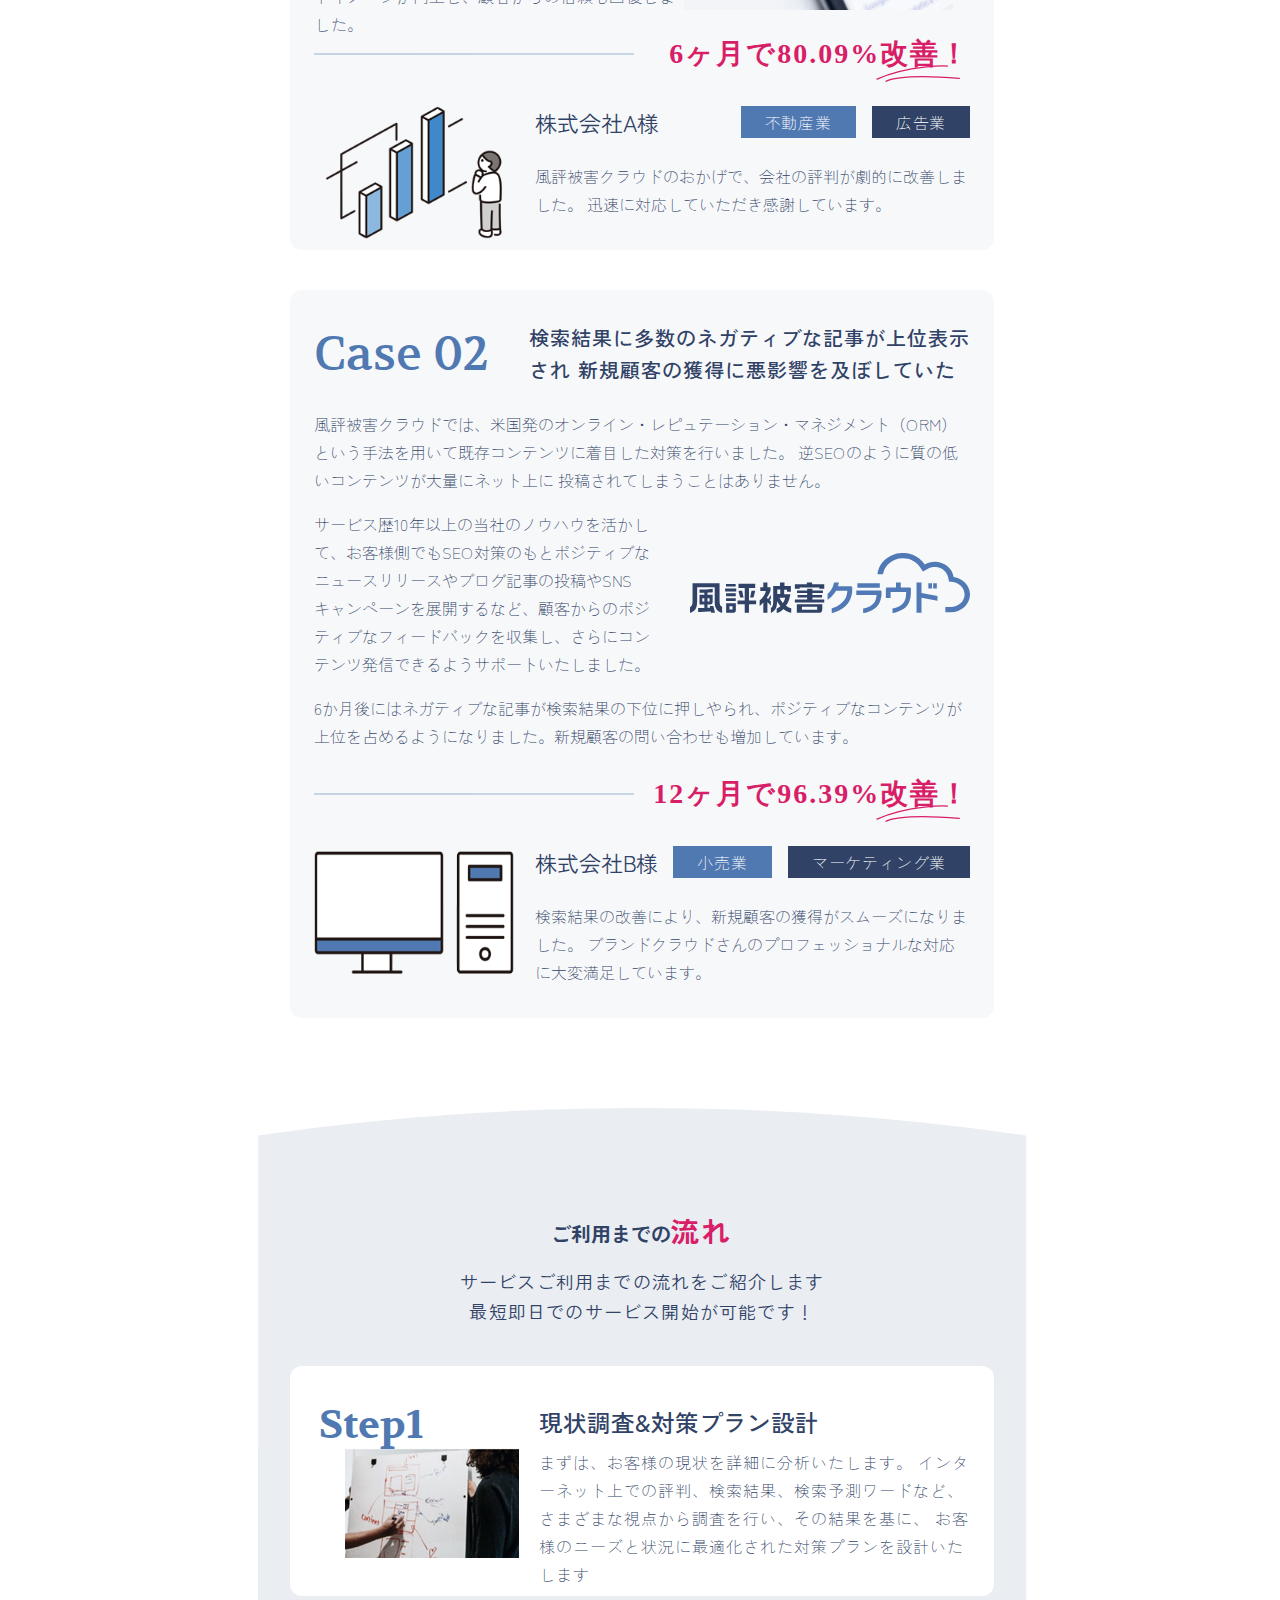
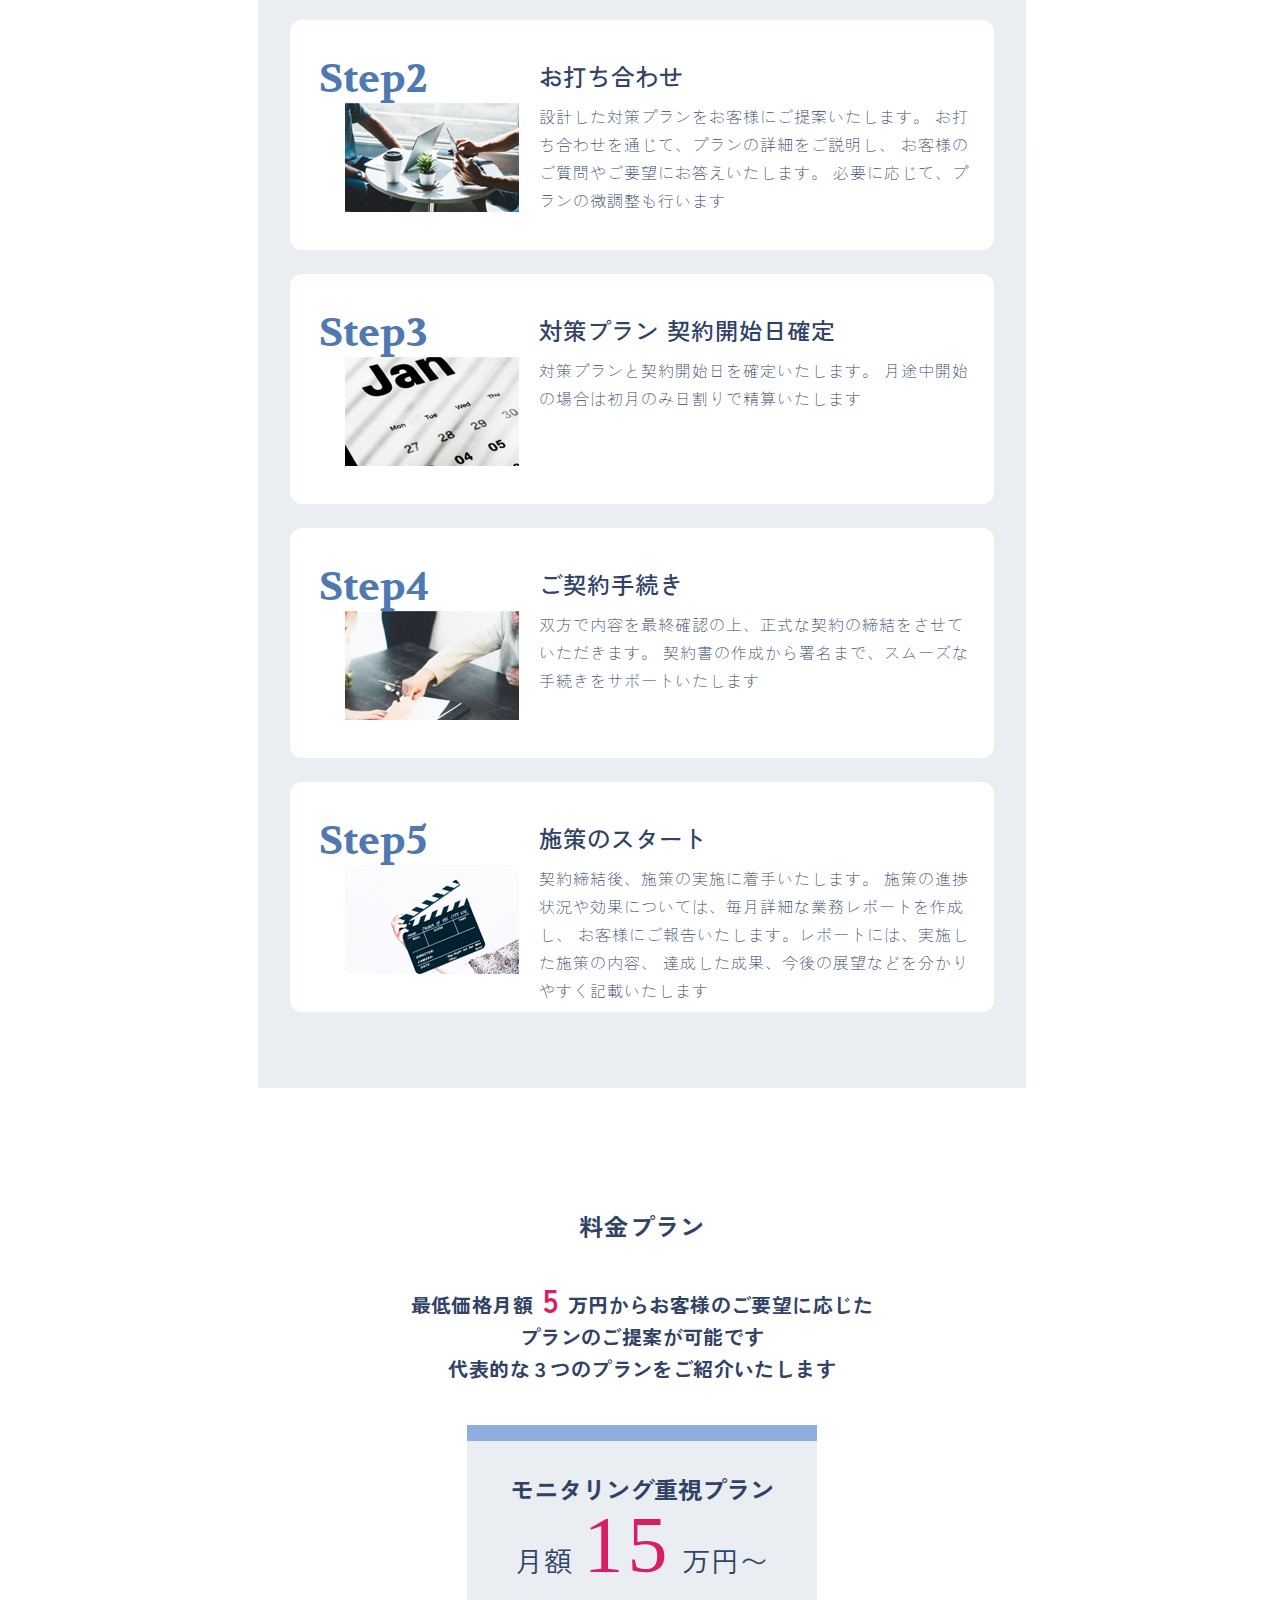
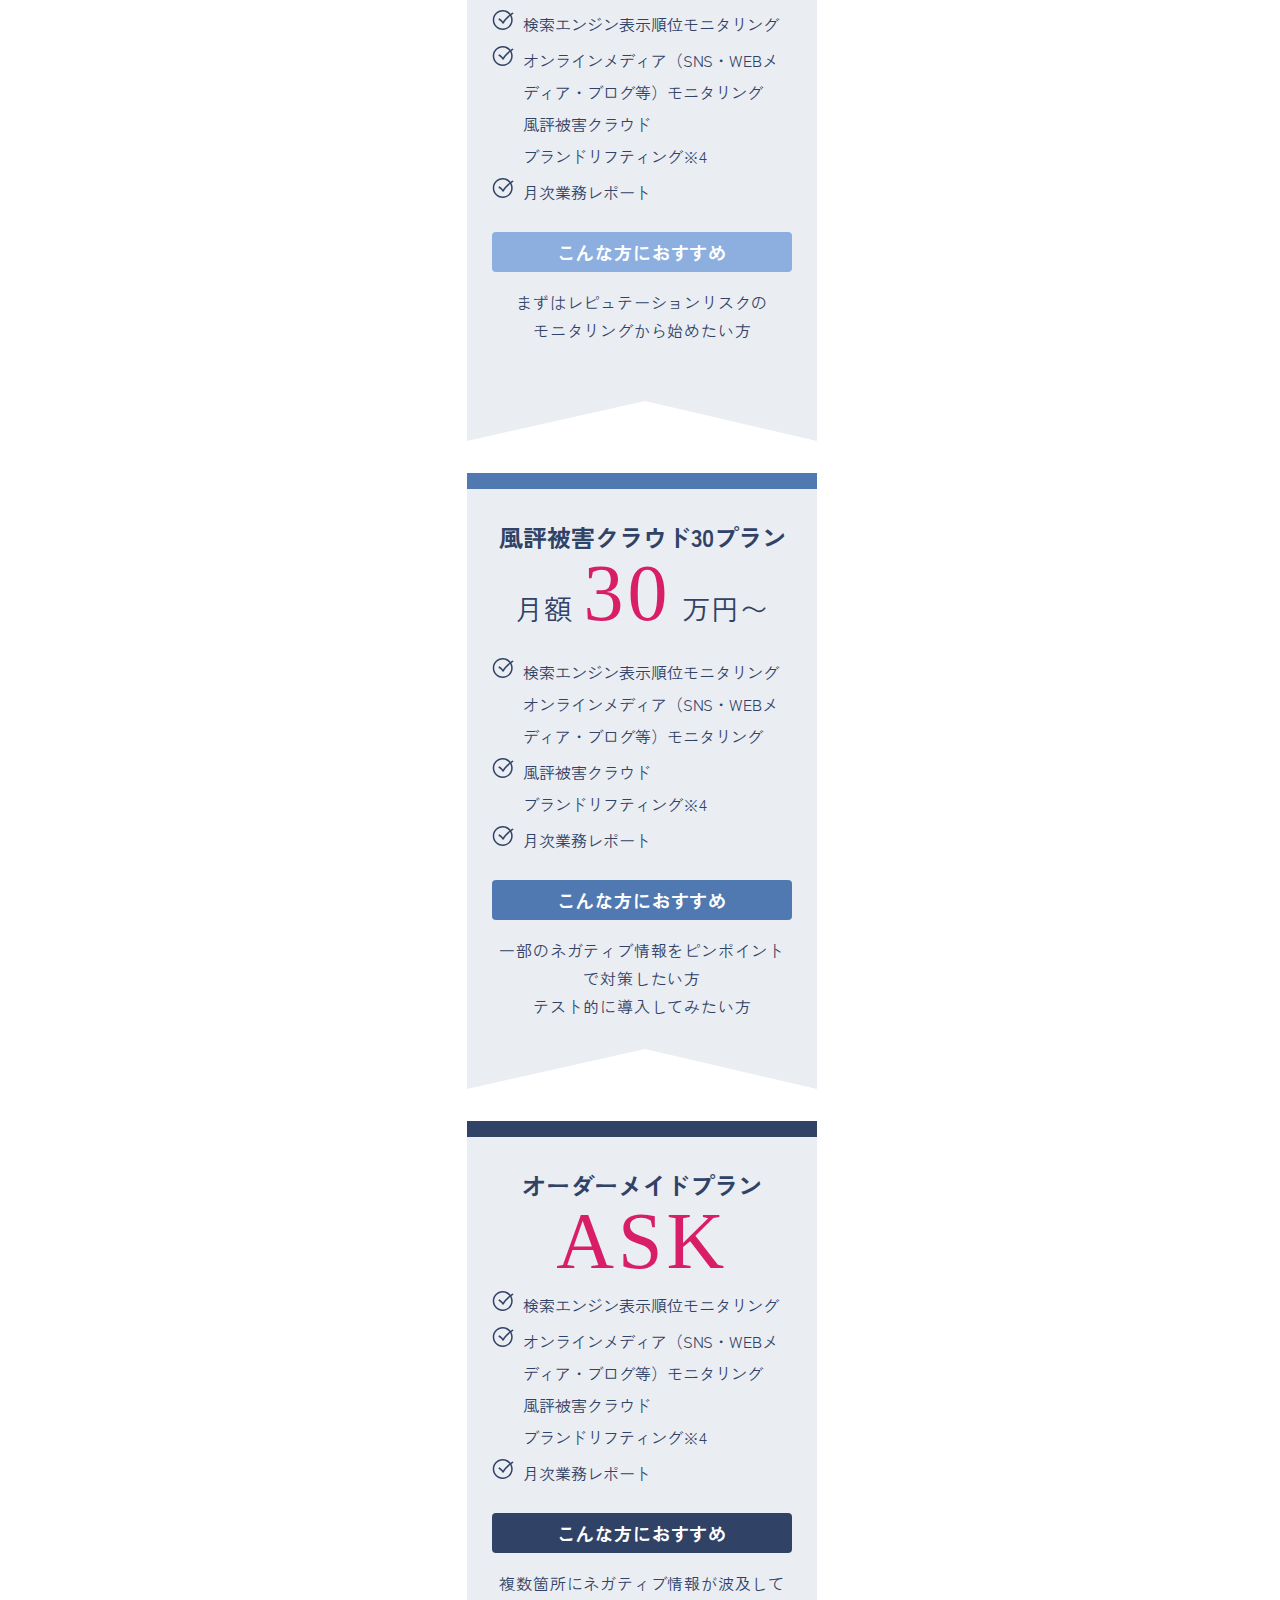
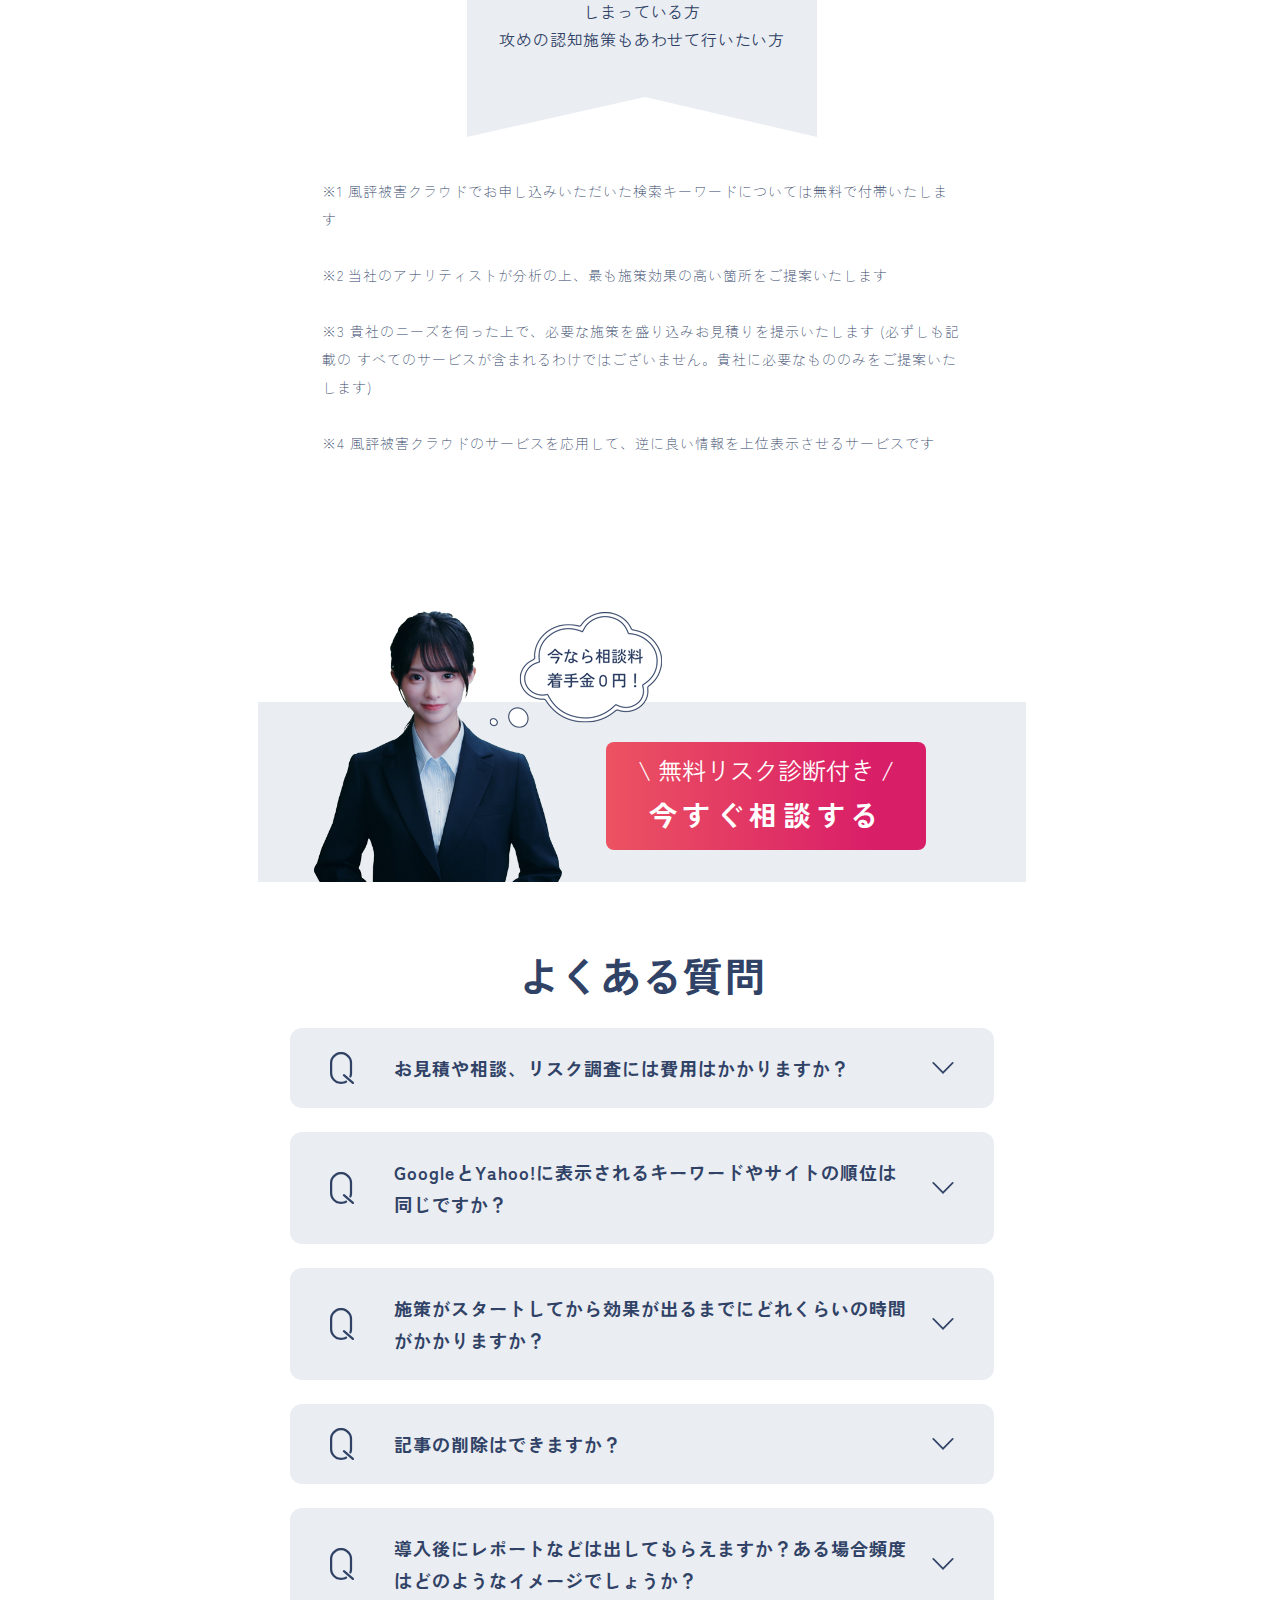
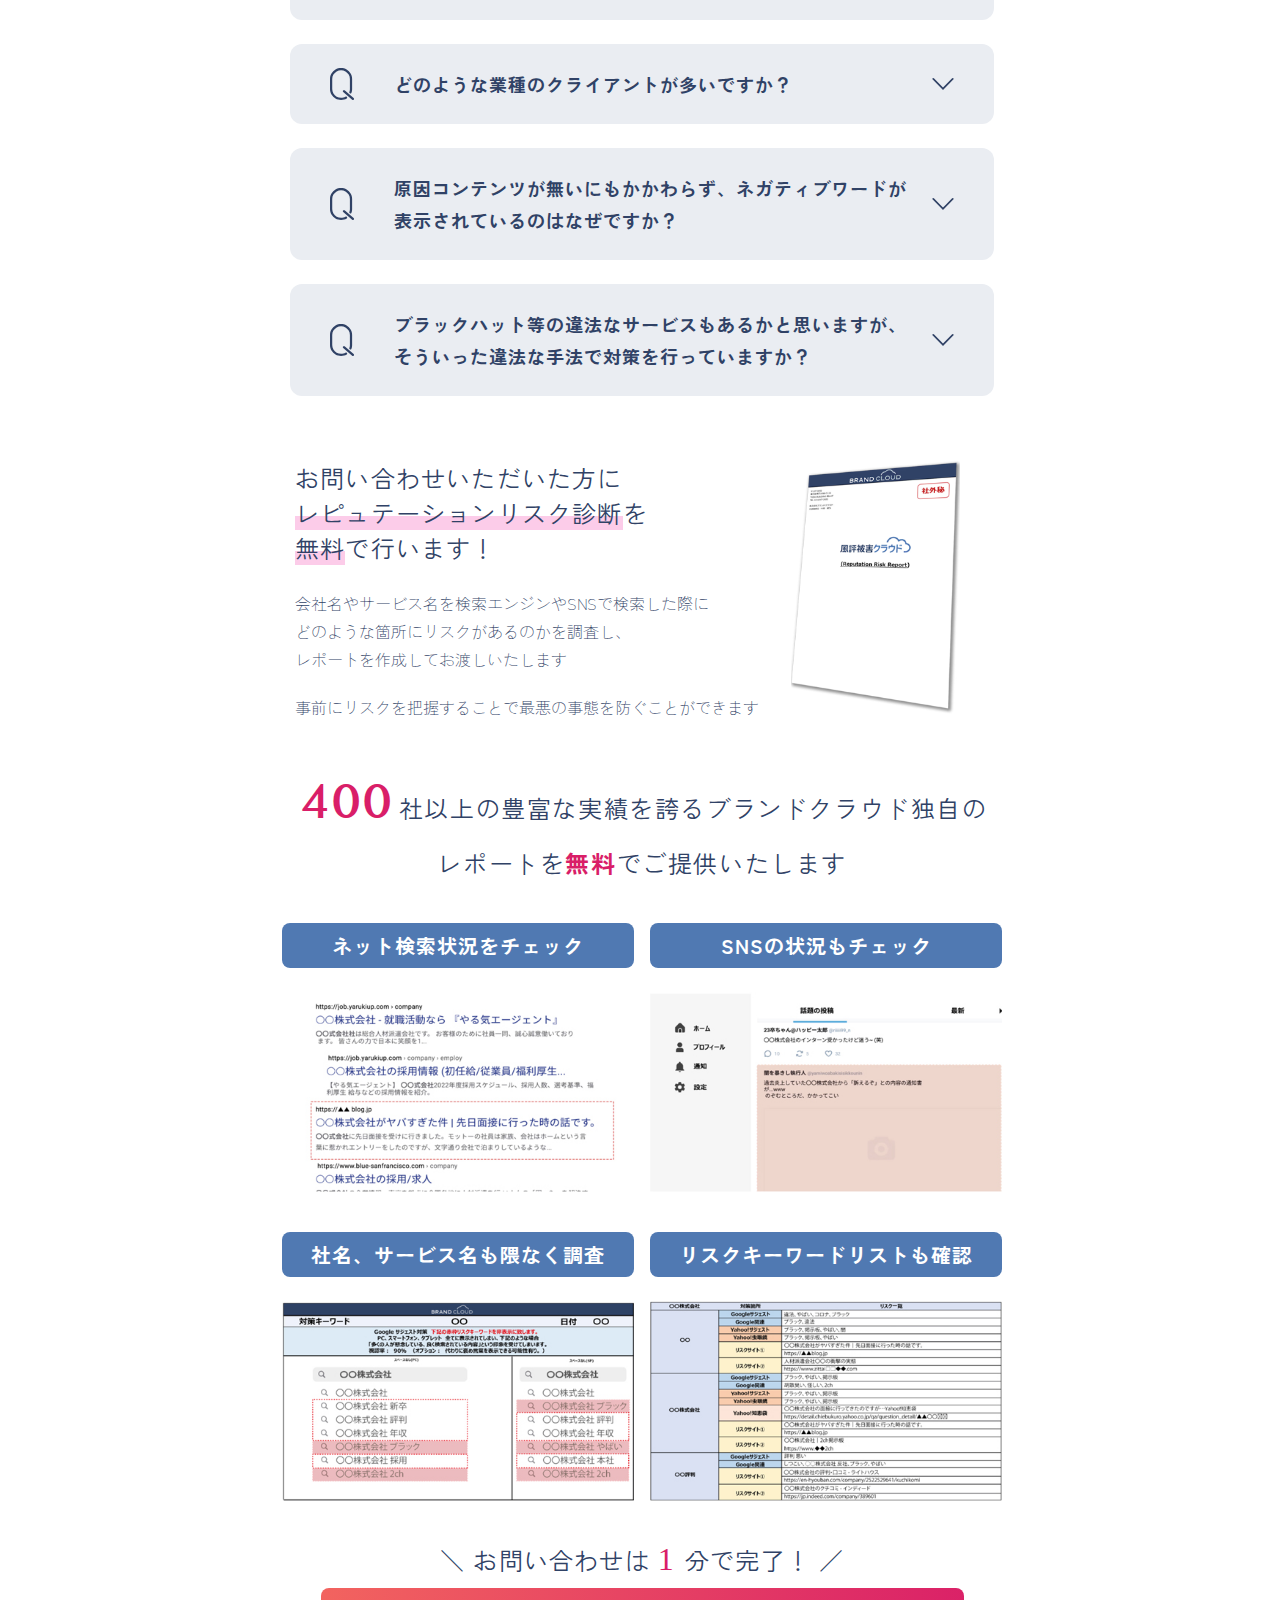
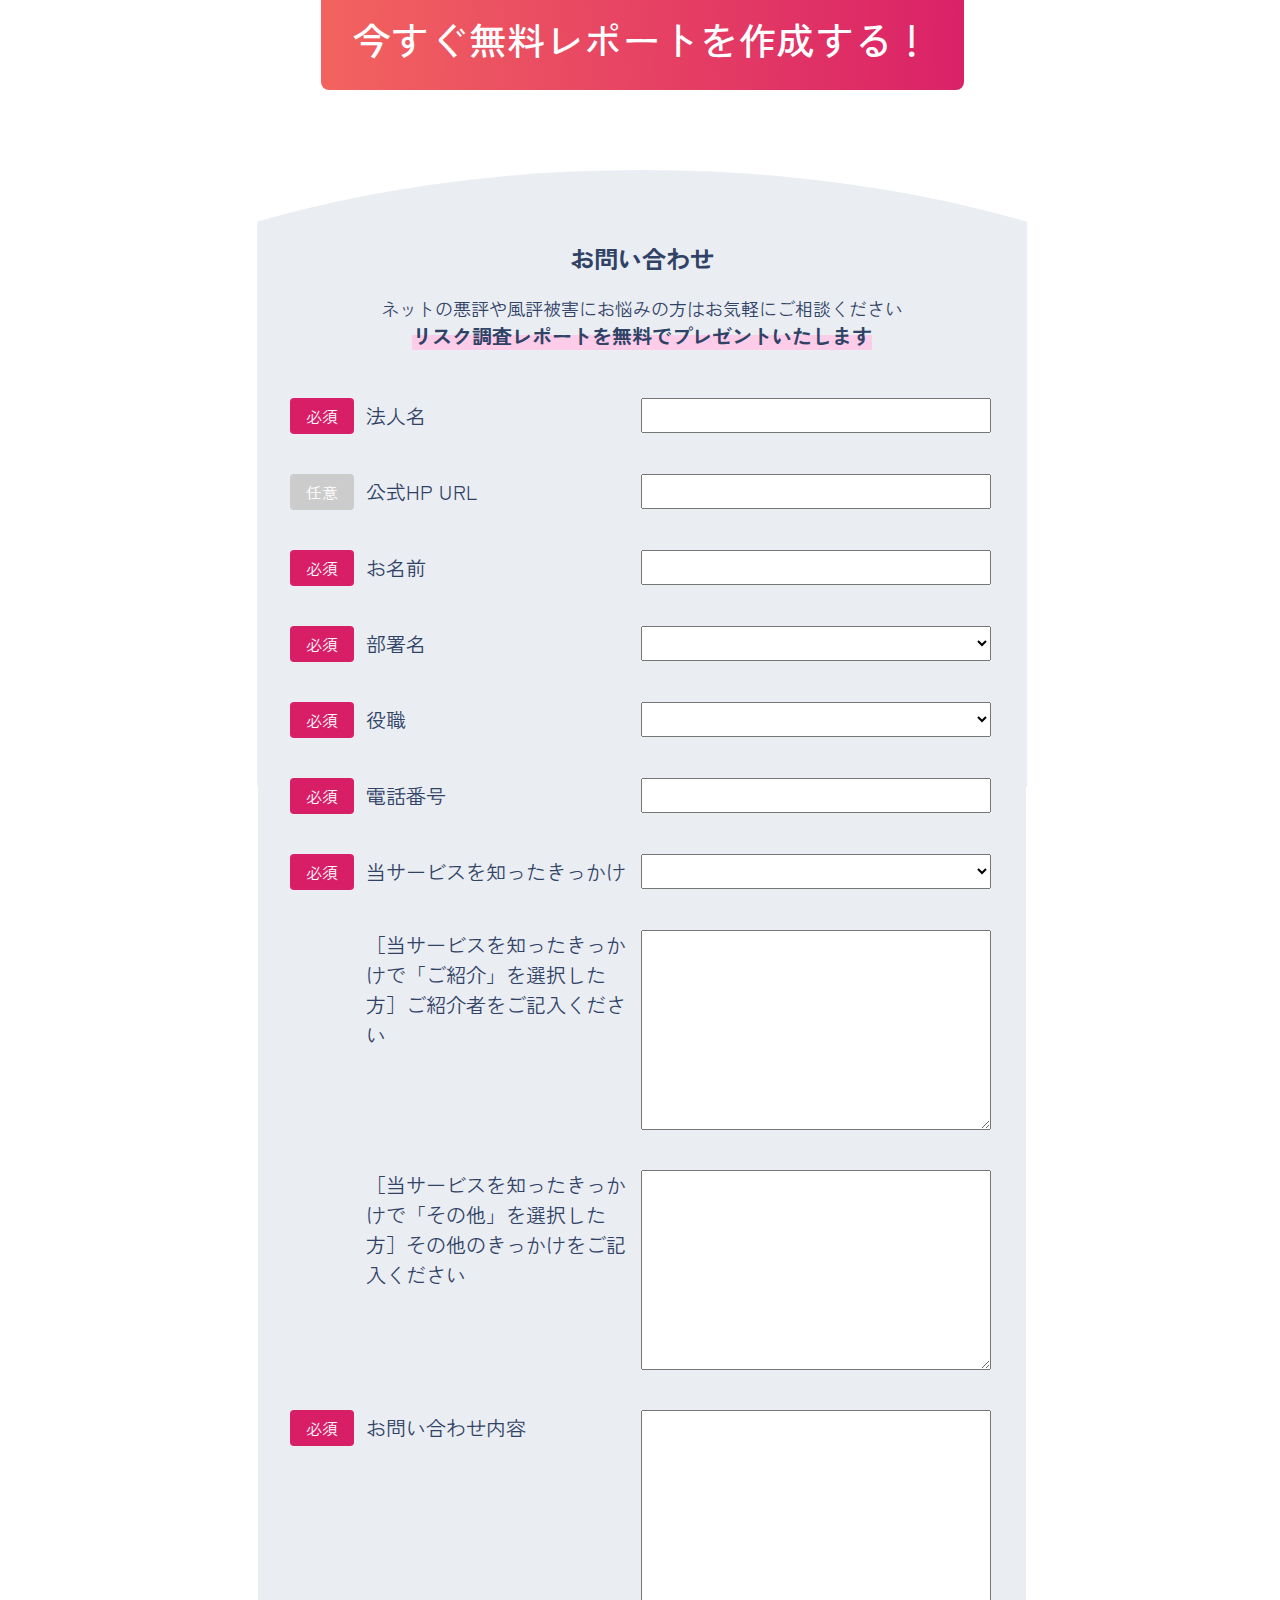
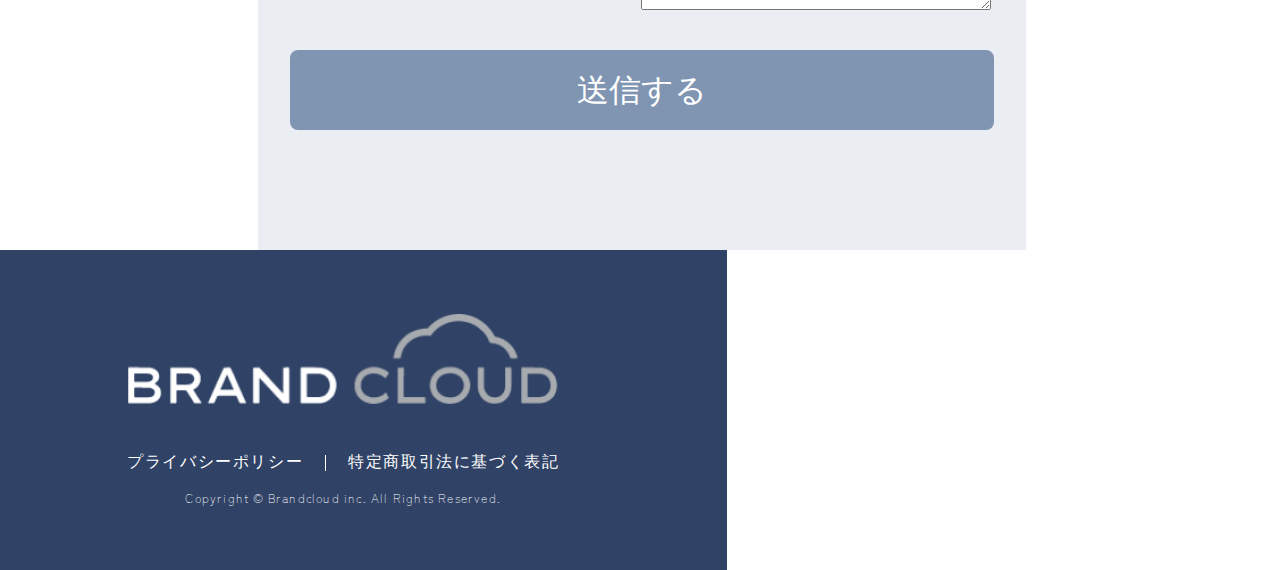
==== commit 8e55cc1b: "8" ====
--- a/index.html
+++ b/index.html
@@ -4,6 +4,7 @@
     <meta charset="UTF-8" />
     <meta name="viewport" content="width=device-width, initial-scale=1.0" />
     <meta HTTP-EQUIV="Content-type" CONTENT="text/html; charset=UTF-8">
+    <meta name="robots" content="noindex , nofollow" />
     <title>風評被害クラウドサービス</title>
     <link rel="stylesheet" href="./normalize.css" />
     <link rel="stylesheet" href="./style.css" />
@@ -2230,7 +2231,7 @@
         </div>
       </section>
 
-      <section id="footer">
+      <footer id="footer">
         <div class="footer">
           <div class="footer__container">
             <div class="footer__container__logo">
@@ -2248,7 +2249,7 @@
             </div>
           </div>
         </div>
-      </section>
+      </footer>
     </main>
     <script src="./index.js"></script>
   </body>
--- a/style.css
+++ b/style.css
@@ -24,31 +24,36 @@
 }
 @font-face {
   font-family: "Zen Kaku Gothic Antique";
-  src: url("./assets/font/Zen_Kaku_Gothic_Antique/ZenKakuGothicAntique-Light.ttf") format("truetype");
+  src: url("./assets/font/Zen_Kaku_Gothic_Antique/ZenKakuGothicAntique-Light.ttf")
+    format("truetype");
   font-weight: 400;
   font-style: normal;
 }
 @font-face {
   font-family: "Zen Kaku Gothic Antique";
-  src: url("./assets/font/Zen_Kaku_Gothic_Antique/ZenKakuGothicAntique-Regular.ttf") format("truetype");
+  src: url("./assets/font/Zen_Kaku_Gothic_Antique/ZenKakuGothicAntique-Regular.ttf")
+    format("truetype");
   font-weight: 500;
   font-style: normal;
 }
 @font-face {
   font-family: "Zen Kaku Gothic Antique";
-  src: url("./assets/font/Zen_Kaku_Gothic_Antique/ZenKakuGothicAntique-Medium.ttf") format("truetype");
+  src: url("./assets/font/Zen_Kaku_Gothic_Antique/ZenKakuGothicAntique-Medium.ttf")
+    format("truetype");
   font-weight: 700;
   font-style: normal;
 }
 @font-face {
   font-family: "Zen Kaku Gothic Antique";
-  src: url("./assets/font/Zen_Kaku_Gothic_Antique/ZenKakuGothicAntique-Bold.ttf") format("truetype");
+  src: url("./assets/font/Zen_Kaku_Gothic_Antique/ZenKakuGothicAntique-Bold.ttf")
+    format("truetype");
   font-weight: 900;
   font-style: normal;
 }
 @font-face {
   font-family: "Zen Kurenaido";
-  src: url("./assets/font/Zen_Kurenaido/ZenKurenaido-Regular.ttf") format("truetype");
+  src: url("./assets/font/Zen_Kurenaido/ZenKurenaido-Regular.ttf")
+    format("truetype");
   font-weight: normal;
   font-style: normal;
 }
@@ -80,7 +85,7 @@
 }
 .CTA-button::before {
   position: absolute;
-  content: '';
+  content: "";
   display: inline-block;
   top: -180px;
   left: 0;
@@ -123,10 +128,10 @@
   display: flex;
   align-items: center;
   justify-content: center;
-    background-image: url("./images/sec1/fv_background_pc.jpg");
-      background-repeat: no-repeat;
-      background-position: center center;
-      background-size: cover;
+  background-image: url("./images/sec1/fv_background_pc.jpg");
+  background-repeat: no-repeat;
+  background-position: center center;
+  background-size: cover;
 }
 
 .top__container {
@@ -134,7 +139,6 @@
   height: 700px;
   flex-shrink: 0;
   position: relative;
-
 }
 .top__container__logo {
   position: absolute;
@@ -160,8 +164,8 @@
 }
 
 .top__container__title h1 {
-color: #304266;
-  text-shadow: 0px 4px 14px rgba(255, 255, 255, 0.60);
+  color: #304266;
+  text-shadow: 0px 4px 14px rgba(255, 255, 255, 0.6);
   font-family: "Zen Kaku Gothic Antique";
   font-size: 48px;
   font-style: normal;
@@ -172,7 +176,7 @@
 .top__container__title h1 span {
   letter-spacing: 2.4px;
 }
-.top__container__cta-button a{
+.top__container__cta-button a {
   display: block;
   display: flex;
   flex-direction: column;
@@ -183,32 +187,32 @@
   top: 520px;
   left: 60px;
   display: inline-flex;
-    padding: 20px 64px;
-    flex-direction: column;
-    justify-content: center;
-    align-items: center;
-    border-radius: 8px;
-    background: linear-gradient(270deg, #D91E68 16.42%, #F2635F 126.01%);
+  padding: 20px 64px;
+  flex-direction: column;
+  justify-content: center;
+  align-items: center;
+  border-radius: 8px;
+  background: linear-gradient(270deg, #d91e68 16.42%, #f2635f 126.01%);
 }
 
 .top__container__cta-button__upper h2 {
-  color: #FFF;
-    font-family: "Zen Kaku Gothic Antique";
-    font-size: 28px;
-    font-style: normal;
-    font-weight: 500;
-    line-height: 32px;
-    letter-spacing: 5.6px;
+  color: #fff;
+  font-family: "Zen Kaku Gothic Antique";
+  font-size: 28px;
+  font-style: normal;
+  font-weight: 500;
+  line-height: 32px;
+  letter-spacing: 5.6px;
 }
 .top__container__cta-button__lower h2 {
-  color: #FFF;
-    text-align: center;
-    font-family: "Zen Kaku Gothic Antique";
-    font-size: 38px;
-    font-style: normal;
-    font-weight: 900;
-    line-height: 48px;
-    letter-spacing: 7.6px;
+  color: #fff;
+  text-align: center;
+  font-family: "Zen Kaku Gothic Antique";
+  font-size: 38px;
+  font-style: normal;
+  font-weight: 900;
+  line-height: 48px;
+  letter-spacing: 7.6px;
 }
 
 .top__container__actor {
@@ -312,8 +316,8 @@
   letter-spacing: 3.6px;
 }
 .company-overview__container__stats__cards__card__text__lower__num h4 {
-    font-family: "Volkhov";
-    font-weight: normal;
+  font-family: "Volkhov";
+  font-weight: normal;
 }
 .company-overview__container__stats__cards__card__text__lower__unit h4 {
   display: flex;
@@ -338,12 +342,14 @@
 .company-overview__container__stats__cards__card:nth-of-type(2) {
   padding: 27px 16px;
 }
-.company-overview__container__stats__cards__card:nth-of-type(2) .company-overview__container__stats__cards__card__text__title span {
+.company-overview__container__stats__cards__card:nth-of-type(2)
+  .company-overview__container__stats__cards__card__text__title
+  span {
   letter-spacing: 0px;
 }
-.company-overview__container__stats__cards__card:nth-of-type(2) 
-.company-overview__container__stats__cards__card__text__lower__unit {
-  color: #5079B5;
+.company-overview__container__stats__cards__card:nth-of-type(2)
+  .company-overview__container__stats__cards__card__text__lower__unit {
+  color: #5079b5;
   font-size: 40px;
   letter-spacing: 2px;
 }
@@ -362,7 +368,6 @@
   background-color: #ffffff;
   margin: 40px 0 120px 0;
 }
-
 
 /* ------------issue---------- */
 .issue {
@@ -445,7 +450,7 @@
   h3 {
   letter-spacing: -1.12px;
 }
-.issue__container__cards__card__title__text h3 span:nth-of-type(1){
+.issue__container__cards__card__title__text h3 span:nth-of-type(1) {
   letter-spacing: 0px;
 }
 .issue__container__cards__card__title__text h3 span {
@@ -515,14 +520,14 @@
   bottom: 11px;
   margin: 0 auto;
   display: flex;
-    width: 130px;
-    height: 304px;
-    padding: 46px 20px;
-    flex-direction: column;
-    justify-content: center;
-    align-items: center;
-    flex-shrink: 0;
-    z-index: 0;
+  width: 130px;
+  height: 304px;
+  padding: 46px 20px;
+  flex-direction: column;
+  justify-content: center;
+  align-items: center;
+  flex-shrink: 0;
+  z-index: 0;
 }
 /* ----------problemSolving-------- */
 .problemSolving {
@@ -844,8 +849,7 @@
 }
 .serviceIntroduction__items__summary__container__descriptions p span {
   font-weight: 900;
-    background: linear-gradient(transparent 60%,
-          rgb(197, 225, 235) 60%);
+  background: linear-gradient(transparent 60%, rgb(197, 225, 235) 60%);
 }
 
 /* ------firstCTABanner----- */
@@ -881,11 +885,11 @@
   bottom: 36px;
   left: 435px;
   display: inline-flex;
-    padding: 20px 64px;
-    flex-direction: column;
-    justify-content: center;
-    align-items: center;
-    gap: 12px;
+  padding: 20px 64px;
+  flex-direction: column;
+  justify-content: center;
+  align-items: center;
+  gap: 12px;
   border-radius: 8px;
   background: linear-gradient(270deg, #d91e68 16.42%, #f2635f 126.01%);
 }
@@ -896,23 +900,23 @@
   gap: 12px;
 }
 .firstCTABanner__CTA-button__caption p {
-  color: #FFF;
-    font-family: "Zen Kaku Gothic Antique";
-    font-size: 28px;
-    font-style: normal;
-    font-weight: 500;
-    line-height: 32px;
-    letter-spacing: 2.8px;
+  color: #fff;
+  font-family: "Zen Kaku Gothic Antique";
+  font-size: 28px;
+  font-style: normal;
+  font-weight: 500;
+  line-height: 32px;
+  letter-spacing: 2.8px;
 }
 .firstCTABanner__CTA-button__action-word h3 {
-  color: #FFF;
-    text-align: center;
-    font-family: "Zen Kaku Gothic Antique";
-    font-size: 40px;
-    font-style: normal;
-    font-weight: 900;
-    line-height: 50px;
-    letter-spacing: 8px;
+  color: #fff;
+  text-align: center;
+  font-family: "Zen Kaku Gothic Antique";
+  font-size: 40px;
+  font-style: normal;
+  font-weight: 900;
+  line-height: 50px;
+  letter-spacing: 8px;
 }
 .firstCTABanner__bubble {
   position: absolute;
@@ -1224,7 +1228,7 @@
   line-height: 48px;
   letter-spacing: 2px;
 }
-.serviceDetail__example__case__result__growth svg:nth-of-type(2){
+.serviceDetail__example__case__result__growth svg:nth-of-type(2) {
   position: absolute;
   top: 32px;
   right: -63.96px;
@@ -1234,7 +1238,7 @@
   justify-content: space-between;
   gap: 115px;
 }
-.serviceDetail__example__case__result__review__image img{
+.serviceDetail__example__case__result__review__image img {
   width: 200px;
 }
 .serviceDetail__example__case__result__review__user {
@@ -1307,8 +1311,8 @@
 .serviceDetail__example__case__overview__half-paragraph {
   width: 621px;
 }
-.serviceDetail__example__case:nth-of-type(3) 
-.serviceDetail__example__case__overview {
+.serviceDetail__example__case:nth-of-type(3)
+  .serviceDetail__example__case__overview {
   display: flex;
   width: 100%;
   flex-direction: column;
@@ -1612,7 +1616,7 @@
   padding: 0 10px;
   letter-spacing: 4px;
 }
-.plan__container__cards__card__box__text-area__overview{
+.plan__container__cards__card__box__text-area__overview {
   display: flex;
   flex-direction: column;
   align-items: center;
@@ -1620,89 +1624,94 @@
   align-self: stretch;
 }
 .plan__container__cards__card__box__text-area__overview__content {
-display: flex;
-    flex-direction: column;
-    align-items: flex-start;
-    gap: 4px;
-    align-self: stretch;
+  display: flex;
+  flex-direction: column;
+  align-items: flex-start;
+  gap: 4px;
+  align-self: stretch;
 }
 .plan__container__cards__card__box__text-area__overview__content__item {
-display: flex;
+  display: flex;
   align-items: flex-start;
   gap: 8px;
 }
-.plan__container__cards__card__box__text-area__overview__content__item__check-box svg{
+.plan__container__cards__card__box__text-area__overview__content__item__check-box
+  svg {
   position: static;
 }
 .plan__container__cards__card__box__text-area__overview__content__item__text {
   width: 270px;
-    color: #304266;
-    font-family: "Zen Kaku Gothic Antique";
-    font-size: 16px;
-    font-style: normal;
-    font-weight: 500;
-    line-height: 32px;
-    text-align: left;
-}
-
-
+  color: #304266;
+  font-family: "Zen Kaku Gothic Antique";
+  font-size: 16px;
+  font-style: normal;
+  font-weight: 500;
+  line-height: 32px;
+  text-align: left;
+}
 
 .plan__container__cards__card__box__text-area__overview__recommend {
   display: flex;
-    flex-direction: column;
-    align-items: center;
-    gap: 16px;
-    align-self: stretch;
+  flex-direction: column;
+  align-items: center;
+  gap: 16px;
+  align-self: stretch;
 }
 .plan__container__cards__card__box__text-area__overview__recommend__title {
   display: flex;
-    width: 300px;
-    padding: 4px 56px;
-    justify-content: center;
-    align-items: center;
-    gap: 10px;
-    border-radius: 4px;
-    background: #8CAFE0;
-}
-
-.plan__container__cards__card__box__text-area__overview__recommend__title__text h4 {
-  color: #FFF;
+  width: 300px;
+  padding: 4px 56px;
+  justify-content: center;
+  align-items: center;
+  gap: 10px;
+  border-radius: 4px;
+  background: #8cafe0;
+}
+
+.plan__container__cards__card__box__text-area__overview__recommend__title__text
+  h4 {
+  color: #fff;
   text-align: center;
   font-family: "Zen Kaku Gothic Antique";
   font-size: 18px;
   font-style: normal;
   font-weight: 900;
   line-height: 32px;
-  letter-spacing: 0.9px;}
-
-.plan__container__cards__card__box__text-area__overview__recommend__target{
-  color: #304266;
-    text-align: center;
-    font-family: "Zen Kaku Gothic Antique";
-    font-size: 16px;
-    font-style: normal;
-    font-weight: 500;
-    line-height: 28px;
-    letter-spacing: 0.8px;
+  letter-spacing: 0.9px;
+}
+
+.plan__container__cards__card__box__text-area__overview__recommend__target {
+  color: #304266;
+  text-align: center;
+  font-family: "Zen Kaku Gothic Antique";
+  font-size: 16px;
+  font-style: normal;
+  font-weight: 500;
+  line-height: 28px;
+  letter-spacing: 0.8px;
 }
 /* --プランカード色変更-- */
-.plan__container__cards__card:nth-of-type(2) .plan__container__cards__card__top-edge,
-.plan__container__cards__card:nth-of-type(2) .plan__container__cards__card__box__text-area__overview__recommend__title {
-  background: #5079B2;
-}
-.plan__container__cards__card:nth-of-type(3) .plan__container__cards__card__top-edge,
-.plan__container__cards__card:nth-of-type(3) .plan__container__cards__card__box__text-area__overview__recommend__title {
+.plan__container__cards__card:nth-of-type(2)
+  .plan__container__cards__card__top-edge,
+.plan__container__cards__card:nth-of-type(2)
+  .plan__container__cards__card__box__text-area__overview__recommend__title {
+  background: #5079b2;
+}
+.plan__container__cards__card:nth-of-type(3)
+  .plan__container__cards__card__top-edge,
+.plan__container__cards__card:nth-of-type(3)
+  .plan__container__cards__card__box__text-area__overview__recommend__title {
   background: #304266;
 }
 .plan__container__annotation {
   color: #304266;
-    font-family: "Zen Kaku Gothic Antique";
-    font-size: 20px;
-    font-style: normal;
-    width: 90%;
-    font-weight: 400;
-    line-height: 32px;
-    letter-spacing: 1px;
+  font-family: "Zen Kaku Gothic Antique";
+  font-size: 20px;
+  font-style: normal;
+  width: 90%;
+  font-weight: 400;
+  line-height: 32px;
+  letter-spacing: 1px;
 }
 /* ----------------secondCTABanner------------------ */
 .secondCTABanner {
@@ -1710,9 +1719,8 @@
   height: 280px;
   position: relative;
   background-color: #eaedf2;
-  
-}
-.secondCTABanner__image img{
+}
+.secondCTABanner__image img {
   width: 459px;
   height: 485px;
   position: absolute;
@@ -1729,20 +1737,20 @@
   top: -90.94px;
   left: 559px;
   display: flex;
-    width: 170px;
-    height: 93px;
-    flex-direction: column;
-    justify-content: center;
-    flex-shrink: 0;
+  width: 170px;
+  height: 93px;
+  flex-direction: column;
+  justify-content: center;
+  flex-shrink: 0;
 }
 .secondCTABanner__speech h4 {
   color: #304266;
-    text-align: center;
-    font-family: "Zen Kaku Gothic Antique";
-    font-size: 28px;
-    font-style: normal;
-    font-weight: 900;
-    line-height: 42px;
+  text-align: center;
+  font-family: "Zen Kaku Gothic Antique";
+  font-size: 28px;
+  font-style: normal;
+  font-weight: 900;
+  line-height: 42px;
 }
 .secondCTABanner__CTA-button {
   position: absolute;
@@ -1755,7 +1763,7 @@
   align-items: center;
   gap: 12px;
   border-radius: 8px;
-  background: linear-gradient(270deg, #D91E68 16.42%, #F2635F 126.01%);
+  background: linear-gradient(270deg, #d91e68 16.42%, #f2635f 126.01%);
 }
 .secondCTABanner__CTA-button a {
   display: block;
@@ -1764,23 +1772,23 @@
   gap: 12px;
 }
 .secondCTABanner__CTA-button__caption p {
-  color: #FFF;
-  font-family: "Zen Kaku Gothic Antique";
-    font-size: 28px;
-    font-style: normal;
-    font-weight: 500;
-    line-height: 32px;
-    letter-spacing: 5.6px;
+  color: #fff;
+  font-family: "Zen Kaku Gothic Antique";
+  font-size: 28px;
+  font-style: normal;
+  font-weight: 500;
+  line-height: 32px;
+  letter-spacing: 5.6px;
 }
 .secondCTABanner__CTA-button__action-word h3 {
-  color: #FFF;  
-    text-align: center;
-    font-family: "Zen Kaku Gothic Antique";
-    font-size: 40px;
-    font-style: normal;
-    font-weight: 900;
-    line-height: 48px;
-    letter-spacing: 7.6px;
+  color: #fff;
+  text-align: center;
+  font-family: "Zen Kaku Gothic Antique";
+  font-size: 40px;
+  font-style: normal;
+  font-weight: 900;
+  line-height: 48px;
+  letter-spacing: 7.6px;
 }
 
 /* ----------------faq------------------ */
@@ -1795,39 +1803,39 @@
 }
 .faq__list {
   display: flex;
-    width: 1000px;
-    flex-direction: column;
-    justify-content: center;
-    align-items: center;
-    gap: 40px;
-}
-.faq__list__title h2{
-  color: #304266;
-    text-align: center;
-    font-family: "Zen Kaku Gothic Antique";
-    font-size: 40px;
-    font-style: normal;
-    font-weight: 900;
-    line-height: normal;
-    letter-spacing: 2px;
+  width: 1000px;
+  flex-direction: column;
+  justify-content: center;
+  align-items: center;
+  gap: 40px;
+}
+.faq__list__title h2 {
+  color: #304266;
+  text-align: center;
+  font-family: "Zen Kaku Gothic Antique";
+  font-size: 40px;
+  font-style: normal;
+  font-weight: 900;
+  line-height: normal;
+  letter-spacing: 2px;
 }
 .faq__list__item {
   position: relative;
   display: flex;
-    padding: 24px 40px;
-    flex-direction: column;
-    justify-content: center;
-    align-items: flex-start;
-    align-self: stretch;
-    border-radius: 12px;
-  background: #EAEDF2;
+  padding: 24px 40px;
+  flex-direction: column;
+  justify-content: center;
+  align-items: flex-start;
+  align-self: stretch;
+  border-radius: 12px;
+  background: #eaedf2;
 }
 .faq__list__item__question {
   display: flex;
-    width: 920px;
-    justify-content: space-between;
-    align-items: center;
-    cursor: pointer;
+  width: 920px;
+  justify-content: space-between;
+  align-items: center;
+  cursor: pointer;
 }
 .faq__list__item__question.open {
   margin-bottom: 40px;
@@ -1838,77 +1846,77 @@
   align-items: center;
   gap: 40px;
 }
-.faq__list__item__question__box__text h4{
-  display: flex;
-    width: 734px;
-    flex-direction: column;
-    justify-content: center;
-    color: #304266;
-    font-family: "Zen Kaku Gothic Antique";
-    font-size: 20px;
-    font-style: normal;
-    font-weight: 900;
-    line-height: 32px;
-    letter-spacing: 1px;
+.faq__list__item__question__box__text h4 {
+  display: flex;
+  width: 734px;
+  flex-direction: column;
+  justify-content: center;
+  color: #304266;
+  font-family: "Zen Kaku Gothic Antique";
+  font-size: 20px;
+  font-style: normal;
+  font-weight: 900;
+  line-height: 32px;
+  letter-spacing: 1px;
 }
 .faq__list__item__answer {
   display: flex;
-    justify-content: space-between;
-    align-items: flex-start;
-    gap: 40px;
-    max-height: 0;
-    overflow: hidden;
-    transition: max-height margin-botom 0.3s ease;
+  justify-content: space-between;
+  align-items: flex-start;
+  gap: 40px;
+  max-height: 0;
+  overflow: hidden;
+  transition: max-height margin-botom 0.3s ease;
 }
 .faq__list__item__answer.open {
   max-height: 400px;
 }
 .faq__list__item__answer__symbol {
   width: 24px;
-    height: 32px;
+  height: 32px;
 }
 .faq__list__item__answer__text h4 {
   color: #304266;
-  
-    font-family: "Zen Kaku Gothic Antique";
-    font-size: 20px;
-    font-style: normal;
-    font-weight: 400;
-    line-height: 36px;
-    letter-spacing: 1px;
+
+  font-family: "Zen Kaku Gothic Antique";
+  font-size: 20px;
+  font-style: normal;
+  font-weight: 400;
+  line-height: 36px;
+  letter-spacing: 1px;
 }
 /* --------freeService--------- */
 .free-service {
-      padding-bottom: 80.06px;
-      display: flex;
-      text-align: center;
-      justify-content: center;
-      align-items: center;
-      position: relative;
-      background-color: #fff;
+  padding-bottom: 80.06px;
+  display: flex;
+  text-align: center;
+  justify-content: center;
+  align-items: center;
+  position: relative;
+  background-color: #fff;
 }
 .free-service__container {
   display: inline-flex;
-    flex-direction: column;
-    align-items: center;
-    gap: 80px;
+  flex-direction: column;
+  align-items: center;
+  gap: 80px;
 }
 .free-service__container__head {
   display: flex;
-    align-items: flex-start;
-    gap: 49px;
-    align-self: stretch;
+  align-items: flex-start;
+  gap: 49px;
+  align-self: stretch;
 }
 .free-service__container__head__text-area {
   display: flex;
-    width: 700px;
-    flex-direction: column;
-    text-align: start;
-    align-items: flex-start;
-    gap: 40px;
+  width: 700px;
+  flex-direction: column;
+  text-align: start;
+  align-items: flex-start;
+  gap: 40px;
 }
 .free-service__container__head__text-area__title h2 {
-color: #304266;
+  color: #304266;
   font-family: "Zen Kaku Gothic Antique";
   font-size: 36px;
   font-style: normal;
@@ -1917,8 +1925,7 @@
   letter-spacing: 1.8px;
 }
 .free-service__container__head__text-area__title__highlight {
-  background: linear-gradient(transparent 60%,
-    rgb(252, 204, 233) 60%);
+  background: linear-gradient(transparent 60%, rgb(252, 204, 233) 60%);
 }
 .free-service__container__head__image img {
   height: 377px;
@@ -1926,73 +1933,73 @@
 }
 .free-service__container__head__text-area__description {
   display: flex;
-    flex-direction: column;
-    align-items: flex-start;
-    gap: 20px;
-    align-self: stretch;
+  flex-direction: column;
+  align-items: flex-start;
+  gap: 20px;
+  align-self: stretch;
 }
 .free-service__container__head__text-area__description p {
   color: #304266;
-    font-family: "Zen Kaku Gothic Antique";
-    font-size: 24px;
-    font-style: normal;
-    font-weight: 400;
-    line-height: 40px;
+  font-family: "Zen Kaku Gothic Antique";
+  font-size: 24px;
+  font-style: normal;
+  font-weight: 400;
+  line-height: 40px;
 }
 .free-service__container__annotation h3 {
   color: #304266;
-    text-align: center;
-    font-family: "Zen Kaku Gothic Antique";
-    font-size: 32px;
-    font-style: normal;
-    font-weight: 500;
-    line-height: normal;
-    letter-spacing: 1.6px;
+  text-align: center;
+  font-family: "Zen Kaku Gothic Antique";
+  font-size: 32px;
+  font-style: normal;
+  font-weight: 500;
+  line-height: normal;
+  letter-spacing: 1.6px;
 }
 .free-service__container__annotation h3 span:nth-of-type(1) {
-  color: #D91E68;
-    text-align: center;
-    font-family: "Volkhov";
-    font-weight: normal;
-    font-size: 56px;
-    font-style: normal;
-    font-weight: 400;
-    line-height: 82px;
-    padding: 5px;
+  color: #d91e68;
+  text-align: center;
+  font-family: "Volkhov";
+  font-weight: normal;
+  font-size: 56px;
+  font-style: normal;
+  font-weight: 400;
+  line-height: 82px;
+  padding: 5px;
 }
 .free-service__container__annotation h3 span {
-  color: #D91E68;
-    font-weight: 900;
+  color: #d91e68;
+  font-weight: 900;
 }
 
 .free-service__container__cards {
   display: flex;
   flex-wrap: wrap;
-    width: 1000px;
-    justify-content: center;
-    align-items: flex-start;
-    gap: 40px;
+  width: 1000px;
+  justify-content: center;
+  align-items: flex-start;
+  gap: 40px;
 }
 
 .free-service__container__cards__card {
   display: flex;
-    width: 480px;
-    flex-direction: column;
-    align-items: flex-start;
-    gap: 24px;  
-  }
-  .free-service__container__cards__card__title {
-    display: flex;
-      padding: 12px 32px;
-      flex-direction: column;
-      align-items: center;
-      gap: 16px;
-      align-self: stretch;
-      border-radius: 8px;
-      background: #5079B2;
-  }
-  .free-service__container__cards__card__title h4 {
-  color: #FFF;
+  width: 480px;
+  flex-direction: column;
+  align-items: flex-start;
+  gap: 24px;
+}
+.free-service__container__cards__card__title {
+  display: flex;
+  padding: 12px 32px;
+  flex-direction: column;
+  align-items: center;
+  gap: 16px;
+  align-self: stretch;
+  border-radius: 8px;
+  background: #5079b2;
+}
+.free-service__container__cards__card__title h4 {
+  color: #fff;
   text-align: center;
   font-family: "Zen Kaku Gothic Antique";
   font-size: 24px;
@@ -2000,57 +2007,57 @@
   font-weight: 900;
   line-height: normal;
   letter-spacing: 1.2px;
-  }
-  .free-service__container__cards__card__image img {
-    width: 480px;
-      height: 274px;
-  }
-  .free-service__container__CTA {
-    display: flex;
-    flex-direction: column;
-    text-align: center;
-    align-items: center;
-    gap: 10px;
-  }
-  .free-service__container__CTA__upper-text h3{
-    color: #304266;
-      text-align: center;
-      font-family: "Zen Kaku Gothic Antique";
-      font-size: 32px;
-      font-style: normal;
-      font-weight: 500;
-      line-height: normal;
-      letter-spacing: 1.6px;
-  }
-  .free-service__container__CTA__upper-text h3 span{
-color: #D91E68;
+}
+.free-service__container__cards__card__image img {
+  width: 480px;
+  height: 274px;
+}
+.free-service__container__CTA {
+  display: flex;
+  flex-direction: column;
+  text-align: center;
+  align-items: center;
+  gap: 10px;
+}
+.free-service__container__CTA__upper-text h3 {
+  color: #304266;
+  text-align: center;
+  font-family: "Zen Kaku Gothic Antique";
+  font-size: 32px;
+  font-style: normal;
+  font-weight: 500;
+  line-height: normal;
+  letter-spacing: 1.6px;
+}
+.free-service__container__CTA__upper-text h3 span {
+  color: #d91e68;
   font-family: "Zen Antique Soft";
   font-size: 40px;
   font-weight: 400;
   padding: 0 8px;
   letter-spacing: 2px;
-  }
-  .free-service__container__CTA__button {
-    display: flex;
-      padding: 24px 64px;
-      justify-content: center;
-      align-items: center;
-      gap: 10px;
-      align-self: stretch;
-    color: #FFF;
-      text-align: center;
-      font-family: "Zen Kaku Gothic Antique";
-      font-size: 36px;
-      font-style: normal;
-      font-weight: 900;
-      line-height: normal;
-      letter-spacing: 1.8px;
-      border-radius: 8px;
-        background: linear-gradient(269deg, #D91E68 -5.38%, #F2635F 99.09%);
-  }
-
-  /* --------------contact--------------- */
-    .contact {
+}
+.free-service__container__CTA__button {
+  display: flex;
+  padding: 24px 64px;
+  justify-content: center;
+  align-items: center;
+  gap: 10px;
+  align-self: stretch;
+  color: #fff;
+  text-align: center;
+  font-family: "Zen Kaku Gothic Antique";
+  font-size: 36px;
+  font-style: normal;
+  font-weight: 900;
+  line-height: normal;
+  letter-spacing: 1.8px;
+  border-radius: 8px;
+  background: linear-gradient(269deg, #d91e68 -5.38%, #f2635f 99.09%);
+}
+
+/* --------------contact--------------- */
+.contact {
   width: 1366px;
   height: 2250px;
   display: flex;
@@ -2135,7 +2142,7 @@
 
 .contact__container__form {
   width: 100%;
-  margin:64px 0 103px 0px ;
+  margin: 64px 0 103px 0px;
   display: flex;
   justify-content: center;
 }
@@ -2147,7 +2154,8 @@
 .column {
   display: flex;
   justify-content: left;
-  align-items: start;margin-bottom: 40px;
+  align-items: start;
+  margin-bottom: 40px;
 }
 .upper {
   display: flex;
@@ -2174,7 +2182,7 @@
 }
 
 .inner-text {
-  color: #FFF;
+  color: #fff;
   font-family: "Zen Kaku Gothic Antique";
   font-size: 16px;
   font-weight: 500;
@@ -2227,157 +2235,157 @@
   background-color: #8095b2;
   cursor: pointer;
 }
-  /* -----------footer----------- */
-  .footer {
-    display: flex;
-      width: 1366px;
-      height: 320px;
-      justify-content: center;
-      align-items: center;
-      flex-direction: column;
-      gap: 10px;
-      flex-shrink: 0;
-      background: #304266;
-  }
-
-  .footer__container {
-    display: flex;
-      flex-direction: column;
-      align-items: center;
-      gap: 48px;
-  }
-  .footer__container__logo img{
-    width: 430px;
-      height: 90.765px;
-  }
-  .footer__container__content {
-    display: flex;
-      align-items: center;
-      flex-direction: column;
-      gap: 16px;
-      align-self: stretch;
-  }
-  .footer__container__content__policy {
-    display: flex;
-      align-items: center;
-      gap: 22px;
-      align-self: stretch;
-      text-align: center;
-  }
-  .footer__container__content__policy a {
-    color: #FFF;
-      font-family: "Noto Sans JP";
-      font-size: 15.5px;
-      font-style: normal;
-      font-weight: 400;
-      line-height: normal;
-      letter-spacing: 1.6px;
-      text-decoration: none;
-  }
-  .footer__container__content__policy__separate {
-    width: 1px;
-      height: 16px;
-      background: #FFF;
-  }
-  .footer__container__copyright p {
-    color: #FFF;
-      text-align: center;
-      font-family: "Zen Kaku Gothic Antique";
-      font-size: 12px;
-      font-style: normal;
-      font-weight: 400;
-      line-height: normal;
-      letter-spacing: 1.2px;
-      text-decoration: none;
-  }
-  /* ---------policy--------- */
-            .policy {
-              font-family: 'Arial', sans-serif;
-              line-height: 1.6;
-              padding: 20px;
-              color: #333;
-              background-color: #fff;
-              max-width: 1000px;
-              margin: 0 auto;
-            }
-            .policy th {
-              width: 180px;
-              text-align: left;
-            }
-            .policy h1 {
-              text-align: center;
-              font-size: 32px;
-              margin-bottom: 70px;
-            }
-            .policy h2 {
-              font-size: 24px;
-              margin-top: 70px;
-              margin-bottom: 60px;
-            }
-            .policy p {
-              font-size: 16px;
-              margin: 60px 0;
-            }
-            .policy__contact {
-              margin-top: 70px;
-            }
-            .policy__footer {
-              text-align: right;
-              margin-top: 80px;
-            }
-            .policy__back-to-top {
-              text-align: center;
-              margin-top: 70px;
-            }
-            .policy__back-to-top a {
-              color: #000;
-              text-decoration: none;
-              font-weight: bold;
-            }
-            .policy__back-to-top a:hover {
-              text-decoration: underline;
-            }
+/* -----------footer----------- */
+.footer {
+  display: flex;
+  width: 1366px;
+  height: 320px;
+  justify-content: center;
+  align-items: center;
+  flex-direction: column;
+  gap: 10px;
+  flex-shrink: 0;
+  background: #304266;
+}
+
+.footer__container {
+  display: flex;
+  flex-direction: column;
+  align-items: center;
+  gap: 48px;
+}
+.footer__container__logo img {
+  width: 430px;
+  height: 90.765px;
+}
+.footer__container__content {
+  display: flex;
+  align-items: center;
+  flex-direction: column;
+  gap: 16px;
+  align-self: stretch;
+}
+.footer__container__content__policy {
+  display: flex;
+  align-items: center;
+  gap: 22px;
+  align-self: stretch;
+  text-align: center;
+}
+.footer__container__content__policy a {
+  color: #fff;
+  font-family: "Noto Sans JP";
+  font-size: 15.5px;
+  font-style: normal;
+  font-weight: 400;
+  line-height: normal;
+  letter-spacing: 1.6px;
+  text-decoration: none;
+}
+.footer__container__content__policy__separate {
+  width: 1px;
+  height: 16px;
+  background: #fff;
+}
+.footer__container__copyright p {
+  color: #fff;
+  text-align: center;
+  font-family: "Zen Kaku Gothic Antique";
+  font-size: 12px;
+  font-style: normal;
+  font-weight: 400;
+  line-height: normal;
+  letter-spacing: 1.2px;
+  text-decoration: none;
+}
+/* ---------policy--------- */
+.policy {
+  font-family: "Arial", sans-serif;
+  line-height: 1.6;
+  padding: 20px;
+  color: #333;
+  background-color: #fff;
+  max-width: 1000px;
+  margin: 0 auto;
+}
+.policy th {
+  width: 180px;
+  text-align: left;
+}
+.policy h1 {
+  text-align: center;
+  font-size: 32px;
+  margin-bottom: 70px;
+}
+.policy h2 {
+  font-size: 24px;
+  margin-top: 70px;
+  margin-bottom: 60px;
+}
+.policy p {
+  font-size: 16px;
+  margin: 60px 0;
+}
+.policy__contact {
+  margin-top: 70px;
+}
+.policy__footer {
+  text-align: right;
+  margin-top: 80px;
+}
+.policy__back-to-top {
+  text-align: center;
+  margin-top: 70px;
+}
+.policy__back-to-top a {
+  color: #000;
+  text-decoration: none;
+  font-weight: bold;
+}
+.policy__back-to-top a:hover {
+  text-decoration: underline;
+}
 /*-------------------thanks--------------------  */
-            .thanks {
-              font-family: 'Arial', sans-serif;
-              line-height: 1.6;
-              padding: 20px;
-              color: #333;
-              background-color: #fff;
-              max-width: 1000px;
-              margin: 0 auto;
-              border: 1px solid #ccc;
-            }
-            .thanks h1 {
-              text-align: center;
-              font-size: 32px;
-              margin-bottom: 70px;
-            }
-            .thanks h2 {
-              font-size: 24px;
-              margin-top: 70px;
-              margin-bottom: 60px;
-            }
-            .thanks p {
-              font-size: 16px;
-              margin: 60px 0;
-            }
-            .thanks__contact {
-              margin-top: 70px;
-            }
-            .thanks__footer {
-              text-align: right;
-              margin-top: 80px;
-            }
-            .thanks__back-to-top {
-              text-align: center;
-              margin-top: 70px;
-            }
-            .thanks__back-to-top a {
-              color: #000;
-              text-decoration: none;
-              font-weight: bold;
-            }
-            .thanks__back-to-top a:hover {
-              text-decoration: underline;
-            }
+.thanks {
+  font-family: "Arial", sans-serif;
+  line-height: 1.6;
+  padding: 20px;
+  color: #333;
+  background-color: #fff;
+  max-width: 1000px;
+  margin: 0 auto;
+  border: 1px solid #ccc;
+}
+.thanks h1 {
+  text-align: center;
+  font-size: 32px;
+  margin-bottom: 70px;
+}
+.thanks h2 {
+  font-size: 24px;
+  margin-top: 70px;
+  margin-bottom: 60px;
+}
+.thanks p {
+  font-size: 16px;
+  margin: 60px 0;
+}
+.thanks__contact {
+  margin-top: 70px;
+}
+.thanks__footer {
+  text-align: right;
+  margin-top: 80px;
+}
+.thanks__back-to-top {
+  text-align: center;
+  margin-top: 70px;
+}
+.thanks__back-to-top a {
+  color: #000;
+  text-decoration: none;
+  font-weight: bold;
+}
+.thanks__back-to-top a:hover {
+  text-decoration: underline;
+}
--- a/tablet.css
+++ b/tablet.css
@@ -1,7 +1,7 @@
 @media (min-width: 768px) and (max-width: 1365px) {
   .pc {
     display: none;
-  } 
+  }
   .sp {
     display: none;
   }
@@ -16,16 +16,15 @@
     height: 1024px;
     padding: 0 23px 124px 23px;
 
-      background-image: url("./images/sec1/fv_background_tb.jpg");
-            background-repeat: no-repeat;
-              background-position: center center;
-              background-size: cover;
+    background-image: url("./images/sec1/fv_background_tb.jpg");
+    background-repeat: no-repeat;
+    background-position: center center;
+    background-size: cover;
   }
   .top__container {
-      width: 720px;
-      height: 900px;
-      text-align:center;
-
+    width: 720px;
+    height: 900px;
+    text-align: center;
   }
   .top__container__logo {
     top: 53px;
@@ -35,18 +34,18 @@
     top: 186px;
     left: 72px;
     width: 564px;
-      height: 144px;
+    height: 144px;
   }
   .top__container__title h1 {
-      font-size: 44px;
-      line-height: 64px;
-      letter-spacing: 1.32px;
+    font-size: 44px;
+    line-height: 64px;
+    letter-spacing: 1.32px;
   }
   .top__container__cta-button a {
-      display: block;
-      display: flex;
-      flex-direction: column;
-     gap: 12px;
+    display: block;
+    display: flex;
+    flex-direction: column;
+    gap: 12px;
   }
   .top__container__cta-button {
     top: 739px;
@@ -85,21 +84,21 @@
   .company-overview__container__stats__cards__card__text__title h3 {
     font-size: 18px;
   }
-  .company-overview__container__stats__cards__card__text__title h3 span{
+  .company-overview__container__stats__cards__card__text__title h3 span {
     font-size: 24px;
     letter-spacing: 1.2px;
   }
   .company-overview__container__stats__cards__card__text__lower__num {
     font-size: 48px;
-      letter-spacing: 2.4px;
-    }
-    .company-overview__container__stats__cards__card__text__lower__unit h4 {
-      font-size: 16px;
-    }
-    .company-overview__container__stats__cards__card:nth-of-type(2) {
-      padding: 8px;
-    }
-    /* ------------issue---------------- */
+    letter-spacing: 2.4px;
+  }
+  .company-overview__container__stats__cards__card__text__lower__unit h4 {
+    font-size: 16px;
+  }
+  .company-overview__container__stats__cards__card:nth-of-type(2) {
+    padding: 8px;
+  }
+  /* ------------issue---------------- */
   .issue__container {
     width: 768px;
     margin: 0 auto;
@@ -107,626 +106,615 @@
   .issue__container__title h2 {
     font-size: 24px;
   }
-    .issue__container__cards
-  .issue__container__cards__card{
+  .issue__container__cards .issue__container__cards__card {
     width: 350px;
     height: 437px;
     padding: 28.5px 24px;
   }
   .issue__container__cards__card__title {
-   padding: 0px;
+    padding: 0px;
   }
   .issue__container__cards__card__title__num h3 {
     letter-spacing: 4.8px;
     font-size: 48px;
   }
-  .issue__container__cards__card__title__text h3  {
-    font-size: 18px;
-  }
-    .issue__container__cards__card__title__text h3 span:nth-of-type(1) {
-      letter-spacing: 1.8px;
-    }
-    .issue__container__cards__card__image
-    .issue__impact__container__items {
-      width: 768px;
-      gap: 20px 40px;
-    }
-    .issue__container__cards__card__image img{
-      width: 302px;
-      height: 302px;
-    }
-    .issue__impact__container {
-      width: 768px;
-    }
-    .issue__impact__container__title h2 {
-      font-size: 22px;
-    }
-    .issue__impact__container__items__item {
-      width: 300px;
-        height: 50px;
-        padding: 16px;
-        gap: 12px;
-        align-items: center;
-    }
-    .issue__impact__container__items__item__text p {
-      font-size: 18px;
-    }
-    .issue__impact__container__items__item:nth-of-type(3) 
-      .issue__impact__container__items__item__text p {
-        font-size: 17px;
-    }
-    .issue__bg {
-      /* bottom: 60px; */
-      bottom: 140px;
-      height: 220px;
-    }
-    /* -----------------problem-solving-------------- */
-    .problemSolving {
-      height: 1600px;
-      width: 768px;
-    }
-    .problemSolving__bg-upper {
-      clip-path: inset(0 582px 0 582px);
-    }
-    .problemSolving__bg-lower {
-      width: 768px;
-      height: 1296px;
-    }
-    .problemSolving__container__title h2 {
-      font-size: 24px;
-    }
-    .problemSolving__container__cards {
-      width: 768px;
-      justify-content: center;
-      gap: 24px, 32px;
-    }
-    /* --------------service introduction------------ */
-    .serviceIntroduction__head-line {
-      width: 768px;
-      height: 180px;
-    }
-    .serviceIntroduction__head-line__text-box {
-      left: 52px;
-      top: 33px;
-      gap: 8px;
-    }
-    .serviceIntroduction__head-line__text-box__title h2 {
-      font-size: 24px;
-    }
-    .serviceIntroduction__head-line__text-box__title h2 span {
-      font-size: 32px;
-      letter-spacing: 1.6px;
-    }
-    .serviceIntroduction__head-line__text-box__description p {
-      font-size: 18px;
-      line-height: 30px;
-    }
-    .serviceIntroduction__head-line__image img {
-      height: 275px;
-      width: 270px;
-    }
-    .serviceIntroduction__head-line__bg {
-     top: 17px;
-     right: -45px;
-    }
-    .serviceIntroduction__items__item__title h3 {
-      font-size: 24px;
-    }
-    .serviceIntroduction__items__item__title svg {
-      width: 720px;
-    }
-    .serviceIntroduction__items__item__description p {
-      font-size: 18px;
-    }
-    .serviceIntroduction__items__item__box__card img {
-      width: 320px;
-    }
-    .serviceIntroduction__items__item__box__arrow {
-      top: 140px;
-    }
-    .serviceIntroduction__items__item__box__arrow svg {
-      width: 49px;
-    }
-    .serviceIntroduction__items__summary__container__title h3 {
-      font-size: 20px;
-    }
-    .serviceIntroduction__items__summary__container__descriptions p {
-      font-size: 16px;
-    }
-/*-------------first CTA banner---------------- */
-    .firstCTABanner {
-      width: 768px;
-      height: 240px;
-    }
-    .firstCTABanner__image img{
-      height: 323px;
-    }
-    .firstCTABanner__title h2 {
-      font-size: 24px;
-      letter-spacing: 1.92px;
-      line-height: 40px;
-    }
-    .firstCTABanner__CTA-button {
-      top: 129px;
-      left: 291px;
-      height: 94px;
-      padding: 12px 20px;
-      gap: 4px;
-    }
-    .firstCTABanner__CTA-button a {
-      gap: 4px;
-    }
-    .firstCTABanner__CTA-button__caption p {
-      font-size: 20px;
-      line-height: 26px;
-    }
-    .firstCTABanner__CTA-button__action-word h3 {
-      font-size: 24px;
-      letter-spacing: 4.8px;
-      line-height: 40px;
-    }
-    .firstCTABanner__bubble {
-      top: 116px;
-      left: 580px;
-    }
-    .firstCTABanner__bubble img{
-      width: 171px;
-    }
-    .firstCTABanner__title {
-      top: 29px;
-    }
-    /* ------------service-detail------------- */
-    .serviceDetail {
-      padding: 80px 0 90px 0;
-    }
-    .serviceDetail__effect__title h2 {
-      font-size: 24px;
-      letter-spacing: 1.2px;
-    }
-    .serviceDetail__effect__title h2 span {
-      font-size: 48px;
-      letter-spacing: 2.4px;
-    }
-    .serviceDetail__effect__description p {
-      font-size: 18px;
-    }
-    .serviceDetail__effect__cards {
-      flex-direction: column;
-    }
-    .serviceDetail__effect__cards__card {
-      position: relative;
-      justify-content: left;
-      width: 720px;
-      height: 372px;
-    }
-    .serviceDetail__effect__cards__card__container__wrapper {
-      gap: 9px;
-    }
-    .serviceDetail__effect__cards__card__container {
-      gap: 16px;
-    }
-    .serviceDetail__effect__cards__card__container__image {
-      position: absolute;
-      top: 34px;
-      left: 335px;
-    }
-    .serviceDetail__effect__cards__card__container__image img {
-      width: 362px;
-      height: 304px;
-      object-fit: cover;
-    }
-    .serviceDetail__effect__cards__card__container__description {
-      width: 300px;
-      text-align: center;
-    }
-    .serviceDetail__effect__cards__card__container__title h3 {
-      font-size: 24px;
-      letter-spacing: 1.2px;
-      margin-bottom: 0px;
-    }
-    .serviceDetail__effect__cards__card__container__japaneseTitle h3 {
-      font-size: 18px;
-      letter-spacing: 0.9px;
-    }
-    .serviceDetail__effect__cards__card__container__subtitle h4 {
-      font-size: 20px;
-      letter-spacing: 1px;
-    }
-    .serviceDetail__effect__cards__card__container__description p {
-      font-size: 16px;
+  .issue__container__cards__card__title__text h3 {
+    font-size: 18px;
+  }
+  .issue__container__cards__card__title__text h3 span:nth-of-type(1) {
+    letter-spacing: 1.8px;
+  }
+  .issue__container__cards__card__image .issue__impact__container__items {
+    width: 768px;
+    gap: 20px 40px;
+  }
+  .issue__container__cards__card__image img {
+    width: 302px;
+    height: 302px;
+  }
+  .issue__impact__container {
+    width: 768px;
+  }
+  .issue__impact__container__title h2 {
+    font-size: 22px;
+  }
+  .issue__impact__container__items__item {
+    width: 300px;
+    height: 50px;
+    padding: 16px;
+    gap: 12px;
+    align-items: center;
+  }
+  .issue__impact__container__items__item__text p {
+    font-size: 18px;
+  }
+  .issue__impact__container__items__item:nth-of-type(3)
+    .issue__impact__container__items__item__text
+    p {
+    font-size: 17px;
+  }
+  .issue__bg {
+    /* bottom: 60px; */
+    bottom: 140px;
+    height: 220px;
+  }
+  /* -----------------problem-solving-------------- */
+  .problemSolving {
+    height: 1600px;
+    width: 768px;
+  }
+  .problemSolving__bg-upper {
+    clip-path: inset(0 582px 0 582px);
+  }
+  .problemSolving__bg-lower {
+    width: 768px;
+    height: 1296px;
+  }
+  .problemSolving__container__title h2 {
+    font-size: 24px;
+  }
+  .problemSolving__container__cards {
+    width: 768px;
+    justify-content: center;
+    gap: 24px, 32px;
+  }
+  /* --------------service introduction------------ */
+  .serviceIntroduction__head-line {
+    width: 768px;
+    height: 180px;
+  }
+  .serviceIntroduction__head-line__text-box {
+    left: 52px;
+    top: 33px;
+    gap: 8px;
+  }
+  .serviceIntroduction__head-line__text-box__title h2 {
+    font-size: 24px;
+  }
+  .serviceIntroduction__head-line__text-box__title h2 span {
+    font-size: 32px;
+    letter-spacing: 1.6px;
+  }
+  .serviceIntroduction__head-line__text-box__description p {
+    font-size: 18px;
+    line-height: 30px;
+  }
+  .serviceIntroduction__head-line__image img {
+    height: 275px;
+    width: 270px;
+  }
+  .serviceIntroduction__head-line__bg {
+    top: 17px;
+    right: -45px;
+  }
+  .serviceIntroduction__items__item__title h3 {
+    font-size: 24px;
+  }
+  .serviceIntroduction__items__item__title svg {
+    width: 720px;
+  }
+  .serviceIntroduction__items__item__description p {
+    font-size: 18px;
+  }
+  .serviceIntroduction__items__item__box__card img {
+    width: 320px;
+  }
+  .serviceIntroduction__items__item__box__arrow {
+    top: 140px;
+  }
+  .serviceIntroduction__items__item__box__arrow svg {
+    width: 49px;
+  }
+  .serviceIntroduction__items__summary__container__title h3 {
+    font-size: 20px;
+  }
+  .serviceIntroduction__items__summary__container__descriptions p {
+    font-size: 16px;
+  }
+  /*-------------first CTA banner---------------- */
+  .firstCTABanner {
+    width: 768px;
+    height: 240px;
+  }
+  .firstCTABanner__image img {
+    height: 323px;
+  }
+  .firstCTABanner__title h2 {
+    font-size: 24px;
+    letter-spacing: 1.92px;
+    line-height: 40px;
+  }
+  .firstCTABanner__CTA-button {
+    top: 129px;
+    left: 291px;
+    height: 94px;
+    padding: 12px 20px;
+    gap: 4px;
+  }
+  .firstCTABanner__CTA-button a {
+    gap: 4px;
+  }
+  .firstCTABanner__CTA-button__caption p {
+    font-size: 20px;
+    line-height: 26px;
+  }
+  .firstCTABanner__CTA-button__action-word h3 {
+    font-size: 24px;
+    letter-spacing: 4.8px;
+    line-height: 40px;
+  }
+  .firstCTABanner__bubble {
+    top: 116px;
+    left: 580px;
+  }
+  .firstCTABanner__bubble img {
+    width: 171px;
+  }
+  .firstCTABanner__title {
+    top: 29px;
+  }
+  /* ------------service-detail------------- */
+  .serviceDetail {
+    padding: 80px 0 90px 0;
+  }
+  .serviceDetail__effect__title h2 {
+    font-size: 24px;
+    letter-spacing: 1.2px;
+  }
+  .serviceDetail__effect__title h2 span {
+    font-size: 48px;
+    letter-spacing: 2.4px;
+  }
+  .serviceDetail__effect__description p {
+    font-size: 18px;
+  }
+  .serviceDetail__effect__cards {
+    flex-direction: column;
+  }
+  .serviceDetail__effect__cards__card {
+    position: relative;
+    justify-content: left;
+    width: 720px;
+    height: 372px;
+  }
+  .serviceDetail__effect__cards__card__container__wrapper {
+    gap: 9px;
+  }
+  .serviceDetail__effect__cards__card__container {
+    gap: 16px;
+  }
+  .serviceDetail__effect__cards__card__container__image {
+    position: absolute;
+    top: 34px;
+    left: 335px;
+  }
+  .serviceDetail__effect__cards__card__container__image img {
+    width: 362px;
+    height: 304px;
+    object-fit: cover;
+  }
+  .serviceDetail__effect__cards__card__container__description {
+    width: 300px;
+    text-align: center;
+  }
+  .serviceDetail__effect__cards__card__container__title h3 {
+    font-size: 24px;
+    letter-spacing: 1.2px;
+    margin-bottom: 0px;
+  }
+  .serviceDetail__effect__cards__card__container__japaneseTitle h3 {
+    font-size: 18px;
+    letter-spacing: 0.9px;
+  }
+  .serviceDetail__effect__cards__card__container__subtitle h4 {
+    font-size: 20px;
+    letter-spacing: 1px;
+  }
+  .serviceDetail__effect__cards__card__container__description p {
+    font-size: 16px;
+  }
 
-    }
+  .serviceDetail__reasons__title h3 {
+    font-size: 24px;
+  }
+  .serviceDetail__reasons__title h3 span {
+    font-size: 48px;
+    line-height: 48px;
+    letter-spacing: 2.4px;
+  }
+  .serviceDetail__reasons__cards__card {
+    width: 230px;
+    height: 230px;
+  }
+  .serviceDetail__reasons__cards__card__title h4 {
+    font-size: 20px;
+  }
+  .serviceDetail__reasons__cards__card__image img {
+    width: 130px;
+  }
 
-    .serviceDetail__reasons__title h3 {
-      font-size: 24px;
-    }
-    .serviceDetail__reasons__title h3 span{
-      font-size: 48px;
-      line-height: 48px;
-      letter-spacing: 2.4px;   
-    }
-    .serviceDetail__reasons__cards__card {
-      width: 230px;
-      height: 230px;
-
-    }
-    .serviceDetail__reasons__cards__card__title h4 {
-      font-size: 20px
-    }
-    .serviceDetail__reasons__cards__card__image img {
-      width: 130px;
-    }
-
-    .serviceDetail__example {
-      width: 704px;
-    }
-    .serviceDetail__example__title {
-      font-size: 24px;
-      letter-spacing: 1.2px;
-    }
-    .serviceDetail__example__case {
-      padding: 32px 24px;
-      gap: 24px;
-    }
-    .serviceDetail__example__case__title__counter h3 {
-      font-size: 48px;
-      line-height: 64px;
-    }
-    .serviceDetail__example__case__title__text h3 {
-      font-size: 20px;
-      line-height: 32px;
-      letter-spacing: 1px;
-    }
-    .serviceDetail__example__case__overview__text p  {
-      font-size: 16px;
-      line-height: 28px;
-      width: 370px;
-        height: 224px;
-    }
-    .serviceDetail__example__case__overview__image img{
-      width: 269px;
-      height: 224px;
-    }
-    .serviceDetail__example__case__result__growth__text {
-        -webkit-text-stroke-width: 0.5;
-        font-size: 28px;
-        line-height: 40px;
-        /* 125% */
-    }
-    .serviceDetail__example__case__result__growth svg{
-      width: 320px;
-    }
-    .serviceDetail__example__case__result__growth svg:nth-of-type(2) {
-      width: 83.979px;
-      top: 26px;
-      right: 10px;
-    }
-    .serviceDetail__example__case__result__review {
-      gap: 35px;
-    }
-    .serviceDetail__example__case__result__review__image {
-      width: 186.153px;
-      height: 110px;
-    }
-    .serviceDetail__example__case__result__review__user {
-      gap: 24px;
-    }
-    .serviceDetail__example__case__result__review__user__name p{
-      gap: 10px;
-      font-size: 22px;
-    }
-    .serviceDetail__example__case__result__review__user__type p {
-      font-size: 16px;
-      letter-spacing: 0.8px;
-
-    }
-    .serviceDetail__example__case__result__review__user__comment {
-      font-size: 16px;
-      line-height: 28px;
-      letter-spacing: 0px;
-    }
-    .serviceDetail__example__case__overview__paragraph p,
-    .serviceDetail__example__case__overview__half-paragraph p {
-      font-size: 16px;
-      line-height: 28px;
-      letter-spacing: 0px;
-    }
-    .serviceDetail__example__case__overview__logo {
-      right: 0px;
-    }
-    .serviceDetail__example__case__overview__logo img {
-      width: 280px;
-    }
-    /* .serviceDetail__example__case:nth-of-type(3)
+  .serviceDetail__example {
+    width: 704px;
+  }
+  .serviceDetail__example__title {
+    font-size: 24px;
+    letter-spacing: 1.2px;
+  }
+  .serviceDetail__example__case {
+    padding: 32px 24px;
+    gap: 24px;
+  }
+  .serviceDetail__example__case__title__counter h3 {
+    font-size: 48px;
+    line-height: 64px;
+  }
+  .serviceDetail__example__case__title__text h3 {
+    font-size: 20px;
+    line-height: 32px;
+    letter-spacing: 1px;
+  }
+  .serviceDetail__example__case__overview__text p {
+    font-size: 16px;
+    line-height: 28px;
+    width: 370px;
+    height: 224px;
+  }
+  .serviceDetail__example__case__overview__image img {
+    width: 269px;
+    height: 224px;
+  }
+  .serviceDetail__example__case__result__growth__text {
+    -webkit-text-stroke-width: 0.5;
+    font-size: 28px;
+    line-height: 40px;
+    /* 125% */
+  }
+  .serviceDetail__example__case__result__growth svg {
+    width: 320px;
+  }
+  .serviceDetail__example__case__result__growth svg:nth-of-type(2) {
+    width: 83.979px;
+    top: 26px;
+    right: 10px;
+  }
+  .serviceDetail__example__case__result__review {
+    gap: 35px;
+  }
+  .serviceDetail__example__case__result__review__image {
+    width: 186.153px;
+    height: 110px;
+  }
+  .serviceDetail__example__case__result__review__user {
+    gap: 24px;
+  }
+  .serviceDetail__example__case__result__review__user__name p {
+    gap: 10px;
+    font-size: 22px;
+  }
+  .serviceDetail__example__case__result__review__user__type p {
+    font-size: 16px;
+    letter-spacing: 0.8px;
+  }
+  .serviceDetail__example__case__result__review__user__comment {
+    font-size: 16px;
+    line-height: 28px;
+    letter-spacing: 0px;
+  }
+  .serviceDetail__example__case__overview__paragraph p,
+  .serviceDetail__example__case__overview__half-paragraph p {
+    font-size: 16px;
+    line-height: 28px;
+    letter-spacing: 0px;
+  }
+  .serviceDetail__example__case__overview__logo {
+    right: 0px;
+  }
+  .serviceDetail__example__case__overview__logo img {
+    width: 280px;
+  }
+  /* .serviceDetail__example__case:nth-of-type(3)
      .serviceDetail__example__case__result__review__image img{
       width: 200px;
     } */
-/* ---------------flow--------------- */
-    .flow {
-      width: 768px;
-      height: 1580px;
-    }
-    .flow__bg-upper {
-      clip-path: inset(0 582px 0 582px);
-    }
-    .flow__bg-lower {
-      height: 1240px;
-      width: 768px;
-    }
-    .flow__container__title-box {
-      gap: 16px;
-    }
-    .flow__container__title-box__title h2  {
-      font-size: 20px;
-      letter-spacing: 0px;
-    }
-    .flow__container__title-box__title h2 span{
-      font-size: 28px;
-      letter-spacing: 3.6px;
-    }
-    .flow__container__title-box__description p {
-      font-size: 18px;
-      line-height: 30px;
-    }
-    .flow__container__steps {
-      gap: 24px;
-    }
-    .flow__container__steps__step {
-      width: 704px;
-        height: 230px;
-        flex-shrink: 0;
-    }
-    .flow__container__steps__step__step-count {
-      font-size: 40px;
-      line-height: 60px;
-      top: 30px;
-      left: 29px;
-    }
-    .flow__container__steps__step__title {
-      top: 40px;
-      left: 249px;
-      font-size: 20px;
-      letter-spacing: 1px;
-    }
-    .flow__container__steps__step__image {
-      top: 82px;
-      left: 55px;
-    }
-    .flow__container__steps__step__image img {
-        width: 174px;
-        height: 110px;
-    }
-    .flow__container__steps__step__description {
-      top: 82px;
-      left: 249px;
-      font-size: 16px;
-      width: 430px;
-        height: 111.034px;
-    }
-    /* ------------------------plan---------------- */
-    .plan__container {
-      width: 768px;
-      padding: 0 28px;
-    }
-    .plan__container__title h2 {
-      font-size: 24px;
-      letter-spacing: 1.2px;
-    }
-    .plan__container__description__upper h3,
-    .plan__container__description__lower h3 {
-      font-size: 20px;
-      letter-spacing: 0.4px;
-      line-height: 32px;
-    }
-    .plan__container__description__upper span {
-      font-size: 32px;
-      letter-spacing: 0.64px;
-    }
-    .plan__container__cards {
-      flex-direction: column;
-      gap: 32px;
-    }
-    .plan__container__cards__card___box svg {
-      width: 450px;
-    }
-    .plan__container__annotation {
-      font-size: 14px;
-      line-height: 28px;
-    }
+  /* ---------------flow--------------- */
+  .flow {
+    width: 768px;
+    height: 1580px;
+  }
+  .flow__bg-upper {
+    clip-path: inset(0 582px 0 582px);
+  }
+  .flow__bg-lower {
+    height: 1240px;
+    width: 768px;
+  }
+  .flow__container__title-box {
+    gap: 16px;
+  }
+  .flow__container__title-box__title h2 {
+    font-size: 20px;
+    letter-spacing: 0px;
+  }
+  .flow__container__title-box__title h2 span {
+    font-size: 28px;
+    letter-spacing: 3.6px;
+  }
+  .flow__container__title-box__description p {
+    font-size: 18px;
+    line-height: 30px;
+  }
+  .flow__container__steps {
+    gap: 24px;
+  }
+  .flow__container__steps__step {
+    width: 704px;
+    height: 230px;
+    flex-shrink: 0;
+  }
+  .flow__container__steps__step__step-count {
+    font-size: 40px;
+    line-height: 60px;
+    top: 30px;
+    left: 29px;
+  }
+  .flow__container__steps__step__title {
+    top: 40px;
+    left: 249px;
+    font-size: 20px;
+    letter-spacing: 1px;
+  }
+  .flow__container__steps__step__image {
+    top: 82px;
+    left: 55px;
+  }
+  .flow__container__steps__step__image img {
+    width: 174px;
+    height: 110px;
+  }
+  .flow__container__steps__step__description {
+    top: 82px;
+    left: 249px;
+    font-size: 16px;
+    width: 430px;
+    height: 111.034px;
+  }
+  /* ------------------------plan---------------- */
+  .plan__container {
+    width: 768px;
+    padding: 0 28px;
+  }
+  .plan__container__title h2 {
+    font-size: 24px;
+    letter-spacing: 1.2px;
+  }
+  .plan__container__description__upper h3,
+  .plan__container__description__lower h3 {
+    font-size: 20px;
+    letter-spacing: 0.4px;
+    line-height: 32px;
+  }
+  .plan__container__description__upper span {
+    font-size: 32px;
+    letter-spacing: 0.64px;
+  }
+  .plan__container__cards {
+    flex-direction: column;
+    gap: 32px;
+  }
+  .plan__container__cards__card___box svg {
+    width: 450px;
+  }
+  .plan__container__annotation {
+    font-size: 14px;
+    line-height: 28px;
+  }
 
-    /*-------------secondCTAbanner---------------  */
-    .secondCTABanner {
-      width: 768px;
-      height: 180px;
-    }
-    .secondCTABanner__CTA-button {
-      bottom: 32px;
-      left: 348px;
-      padding: 16px 32px;
-      gap: 8px;
-    }
-    .secondCTABanner__CTA-button__caption p {
-      font-size: 24px;
-      letter-spacing: 0px;
-      line-height: 24px;
-    }
-    .secondCTABanner__CTA-button__action-word h3 {
-      font-size: 28px;
-      letter-spacing: 5.6px;
-      line-height: 40px;
-    }
-    .secondCTABanner__image img {
-      width: 270px;
-      height: 284px;
-      left: 40px;
-      bottom: 0px;
-    }
-    .secondCTABanner__bubble {
-      bottom: 150px;
-      left: 230px;
-    }
-    .faq__list__title h2 {
-      font: 24px;
-      letter-spacing: 1.2px;
-    }
-    .faq__list {
-      gap: 24px;
-      width: 704px;
-    }
-    .faq__list__item__answer__text h4 {
-     font-size: 16px; 
-    }
-    .faq__list__item__question {
-      width: 624px;
-    }
-    .faq__list__item__question.open {
-      margin-bottom: 16px;
-    }
-    .faq__list__item__question__box__text h4 {
-      width: 519px;
-      font-size: 18px;
-    }
+  /*-------------secondCTAbanner---------------  */
+  .secondCTABanner {
+    width: 768px;
+    height: 180px;
+  }
+  .secondCTABanner__CTA-button {
+    bottom: 32px;
+    left: 348px;
+    padding: 16px 32px;
+    gap: 8px;
+  }
+  .secondCTABanner__CTA-button__caption p {
+    font-size: 24px;
+    letter-spacing: 0px;
+    line-height: 24px;
+  }
+  .secondCTABanner__CTA-button__action-word h3 {
+    font-size: 28px;
+    letter-spacing: 5.6px;
+    line-height: 40px;
+  }
+  .secondCTABanner__image img {
+    width: 270px;
+    height: 284px;
+    left: 40px;
+    bottom: 0px;
+  }
+  .secondCTABanner__bubble {
+    bottom: 150px;
+    left: 230px;
+  }
+  .faq__list__title h2 {
+    font: 24px;
+    letter-spacing: 1.2px;
+  }
+  .faq__list {
+    gap: 24px;
+    width: 704px;
+  }
+  .faq__list__item__answer__text h4 {
+    font-size: 16px;
+  }
+  .faq__list__item__question {
+    width: 624px;
+  }
+  .faq__list__item__question.open {
+    margin-bottom: 16px;
+  }
+  .faq__list__item__question__box__text h4 {
+    width: 519px;
+    font-size: 18px;
+  }
 
-    /* --------------------free-service-------------------- */
-    .free-service__container {
-      gap: 40px;
-    }
-    .free-service__container__head {
-      padding: 0 27.7px;
-      gap: 32px;
-    }
-    .free-service__container__head__text-area {
-      width: 464px;
-      gap: 24px;
-    }
-    .free-service__container__head__text-area__title h2 {
-      font-size: 24px;
-      letter-spacing: 1.2px;
-    }
-    .free-service__container__head__text-area__description p {
-      font-size: 16px;
-      line-height: 28px;
-    }
-    .free-service__container__head__image img{
-      width: 169px;
-      height: 254px;
-    }
-    .free-service__container__annotation h3 {
-      font-size: 24px;
-      line-height: 40px;
-    }
-    .free-service__container__annotation h3 span:nth-of-type(1) {
-      font-size: 48px;
-      line-height: 82px;
-    }
-    .free-service__container__cards {
-      width: 750px;
-      gap: 40px 16px;
-    }
-    .free-service__container__cards__card {
-      width: 352px;
-    }
-    .free-service__container__cards__card__title {
-      padding: 8px 24px;
-    }
-    .free-service__container__cards__card__title h4 {
-      font-size: 20px;
-      letter-spacing: 1px;
-    }
-    .free-service__container__cards__card__image img {
-      width: 352px;
-        height: 200px;
-    }
-    .free-service__container__CTA__upper-text h3 {
-      font-size: 24px;
-      letter-spacing: 1.2px;
-    }
-    .free-service__container__CTA__upper-text h3 span {
-      font-size: 32px;
-      letter-spacing: 3.2px;
-    }
-    .free-service__container__CTA__button {
-      padding: 24px 32px;
-      font-size: 32px;
-      letter-spacing: 1.6px;
-    }
+  /* --------------------free-service-------------------- */
+  .free-service__container {
+    gap: 40px;
+  }
+  .free-service__container__head {
+    padding: 0 27.7px;
+    gap: 32px;
+  }
+  .free-service__container__head__text-area {
+    width: 464px;
+    gap: 24px;
+  }
+  .free-service__container__head__text-area__title h2 {
+    font-size: 24px;
+    letter-spacing: 1.2px;
+  }
+  .free-service__container__head__text-area__description p {
+    font-size: 16px;
+    line-height: 28px;
+  }
+  .free-service__container__head__image img {
+    width: 169px;
+    height: 254px;
+  }
+  .free-service__container__annotation h3 {
+    font-size: 24px;
+    line-height: 40px;
+  }
+  .free-service__container__annotation h3 span:nth-of-type(1) {
+    font-size: 48px;
+    line-height: 82px;
+  }
+  .free-service__container__cards {
+    width: 750px;
+    gap: 40px 16px;
+  }
+  .free-service__container__cards__card {
+    width: 352px;
+  }
+  .free-service__container__cards__card__title {
+    padding: 8px 24px;
+  }
+  .free-service__container__cards__card__title h4 {
+    font-size: 20px;
+    letter-spacing: 1px;
+  }
+  .free-service__container__cards__card__image img {
+    width: 352px;
+    height: 200px;
+  }
+  .free-service__container__CTA__upper-text h3 {
+    font-size: 24px;
+    letter-spacing: 1.2px;
+  }
+  .free-service__container__CTA__upper-text h3 span {
+    font-size: 32px;
+    letter-spacing: 3.2px;
+  }
+  .free-service__container__CTA__button {
+    padding: 24px 32px;
+    font-size: 32px;
+    letter-spacing: 1.6px;
+  }
 
-    /* -------------contact------------ */
-    .contact {
-      width: 768px;
-      height:  1680px;
-    }
-    .contact__bg-upper {
-      width: 1440px;
-      clip-path: inset(0 335px 0 335px);
-    }
-    .contact__bg-lower {
-      height: 1500px;
-      width: 768px;
-    }
-    .contact__container {
-      top: 70px;
-    }
-    .contact__container__title {
-      gap: 8px;
-    }
-    .contact__container__title h2 {
-      font-size: 24px;
-      margin-bottom: 12px;
-    }
-    .contact__container__title__texts p {
-      font-size: 18px;
-    }
-    .contact__container__title__texts p span {
-      font-size: 20px;
-    }
-    .contact__container__form {
-      width: 704px;
-      height: auto;
-      margin: 40px 0 97px;
-    }
-    
-    .column label,
-    .column .select,
-    .column .input,
-    .column .textarea {
-      font-size: 20px;
-      width: 275px;
-      margin-right: 0px;
-    }
+  /* -------------contact------------ */
+  .contact {
+    width: 768px;
+    height: 1680px;
+  }
+  .contact__bg-upper {
+    width: 1440px;
+    clip-path: inset(0 335px 0 335px);
+  }
+  .contact__bg-lower {
+    height: 1500px;
+    width: 768px;
+  }
+  .contact__container {
+    top: 70px;
+  }
+  .contact__container__title {
+    gap: 8px;
+  }
+  .contact__container__title h2 {
+    font-size: 24px;
+    margin-bottom: 12px;
+  }
+  .contact__container__title__texts p {
+    font-size: 18px;
+  }
+  .contact__container__title__texts p span {
+    font-size: 20px;
+  }
+  .contact__container__form {
+    width: 704px;
+    height: auto;
+    margin: 40px 0 97px;
+  }
 
-    .column input,
-    .column select {
-      width: 350px;
-      height: 35px;
-      font-size: 16px;
-      stroke-width: 1px;
-      stroke: #304266;
-    } 
-    .column textarea {
-      width: 350px;
-      height: 200px;
-    }
-    .inner-text {
-      font-size: 16px;
-    }
-    .essential,
-    .any,
-    .space {
-      margin-right: 12px;
-    }
-    .submit-button {
-      width: 704px;
-    }
-/* ------------footer------------- */
-.footer {
-  width: 768px;
+  .column label,
+  .column .select,
+  .column .input,
+  .column .textarea {
+    font-size: 20px;
+    width: 275px;
+    margin-right: 0px;
+  }
+
+  .column input,
+  .column select {
+    width: 350px;
+    height: 35px;
+    font-size: 16px;
+    stroke-width: 1px;
+    stroke: #304266;
+  }
+  .column textarea {
+    width: 350px;
+    height: 200px;
+  }
+  .inner-text {
+    font-size: 16px;
+  }
+  .essential,
+  .any,
+  .space {
+    margin-right: 12px;
+  }
+  .submit-button {
+    width: 704px;
+  }
+  /* ------------footer------------- */
+  .footer {
+    width: 768px;
+  }
 }
-
-
-
-
-
-
-
-} 
--- a/phone.css
+++ b/phone.css
@@ -1,7 +1,7 @@
-@media (max-width:767px) {
+@media (max-width: 767px) {
   .pc {
     display: none;
-  } 
+  }
   .tab {
     display: none;
   }
@@ -11,1011 +11,1013 @@
   html {
     max-width: 375px;
   }
-    .top {
-      width: 375px;
-      height: 812px;
-      padding: 0 10px 92px 10px;
-      background-image: none;
-    }
-    .top__container {
-      width: 355px;
-      height: 720px;
-      text-align: center;
-      background-image: url("./images/sec1/fv_background_sp.jpg");
-      background-repeat: no-repeat;
-      background-position: center center;
-      background-size: cover;
-    }
-    .top__container__logo {
-      top: 79px;
-      left: 30px;
-    } 
-    .top__container__logo img{
-      width: 300px;
-      height: 65px;
-    } 
-    .top__container__title {
-      top: 171px;
-      left: 24px;
-      width: 314px;
-      height: 72px;
-    }
-    .top__container__title h1 {
-      font-size: 26px;
-      line-height: 38px;   
-      letter-spacing: -0.78px;
-    }
-    .top__container__cta-button a{
-      display: block;
-      display: flex;
-      flex-direction: column;
-      gap: 4px;
-    }
-    .top__container__cta-button {
-      top: 590px;
-      left: 35px;
-      padding: 12px 32px;
-    }
-    .top__container__cta-button__upper h2 {
-      font-size: 20px;
-        line-height: 32px;
-        /* 114.286% */
-        letter-spacing: 1px;
-    }
-    .top__container__cta-button__lower h2 {
-      font-size: 24px;
-        line-height: 36px;
-        letter-spacing: 1.44px;
-    }
-  
-    .top__container__text h3 {
-      top: 734px;
-      left: 6px;
-      font-weight: 600;
-      font-size: 18px;
-      line-height: 30px;
-      letter-spacing: 2px;
-    }
-  
-    .top__container__actor {
-      top: 324px;
-      left: 45px;
-    }
-  
-    .top__container__actor img {
-      width: 266px;
-      height: 266px;
-    }
-  
-    /* ------------companyOverview-------- */
-    .company-overview__container {
-      margin:64px 0px;
-    }
-    .company-overview__container__title h2 {
-      font-size: 22px;
-        font-style: normal;
-        line-height: 34px;
-    }
-    .company-overview__container__stats__cards {
-      flex-direction: column;
-      gap: 8px;
-    }
-    .company-overview__container__stats__cards__card {
-      width: 208px;
-      height: 160px;
-      padding: 16px;
-      gap: 10px;
-    }
-  
-    .company-overview__container__stats__cards__card__text__title h3 {
-      font-size: 18px;
-    }
-  
-    .company-overview__container__stats__cards__card__text__title h3 span {
-      font-size: 24px;
-      letter-spacing: 1.2px;
-    }
-  
-    .company-overview__container__stats__cards__card__text__lower__num {
-      font-size: 48px;
-      letter-spacing: 2.4px;
-    }
-  
-    .company-overview__container__stats__cards__card__text__lower__unit h4 {
-      font-size: 16px;
-    }
-  
-    .company-overview__container__stats__cards__card:nth-of-type(2) {
-      padding: 8px;
-    }
-  
-    /* ------------issue---------------- */
-    .issue {
-      padding-bottom: 64px;
-    }
-    .issue__container {
-      width: 343px;
-      margin: 0 auto;
-    }
-  
-    .issue__container__title h2 {
-      font-size: 22px;
-      line-height: 34px;
-    }
-  
-    .issue__container__cards .issue__container__cards__card {
-      width: 350px;
-      height: 437px;
-      padding: 28.5px 24px;
-    }
-  
-    .issue__container__cards__card__title {
-      padding: 0px;
-    }
-  
-    .issue__container__cards__card__title__num h3 {
-      letter-spacing: 4.8px;
-      font-size: 48px;
-    }
-  
-    .issue__container__cards__card__title__text h3 {
-      font-size: 18px;
-    }
-  
-    .issue__container__cards__card__title__text h3 span:nth-of-type(1) {
-      letter-spacing: 1.8px;
-    }
-    .issue__impact__container {
-      width: 376px;
-      gap: 24px;
-    }
-    .issue__impact__container__items {
-      width: 350px;
-      gap: 24px;
-    }
-  
-    .issue__container__cards__card__image img {
-      width: 302px;
-      height: 302px;
-    }
-
-    .issue__impact__container__title h2 {
-      font-size: 20px;
-      line-height: 30px;
-    }
-  
-    .issue__impact__container__items__item {
-      width: 270px;
-      height: 39px;
-      padding: 8px 24px;
-      gap: 12px;
-      align-items: center;
-    }
-  
-    .issue__impact__container__items__item__text p {
-      font-size: 15px;
-      letter-spacing: 0.8px;
-    }
-  
-    .issue__impact__container__items__item:nth-of-type(3) .issue__impact__container__items__item__text p {
-      letter-spacing: 0px;
-    }
-  
-    .issue__bg {
-      display: none;
-    }
-  
-    /* -----------------problem-solving-------------- */
-    .problemSolving {
-      height: 2870px;
-      width: 376px;
-    }
-    .problemSolving__bg-upper {
-      clip-path: inset(0 778px 0 778px);
-    }
-    .problemSolving__bg-lower {
-      width: 376px;
-      height: 2450px;
-    }
-    .problemSolving__container {
-      top: 44px;
-    }
-    .problemSolving__container__title h2 {
-      font-size: 24px;
-    }
-  
-    .problemSolving__container__cards {
-      width: 376px;
-      justify-content: center;
-      gap: 16px;
-    }
-  
-    /* --------------service introduction------------ */
-    .serviceIntroduction__head-line {
-      width: 375px;
-      height: 300px;
-    }
-  
-    .serviceIntroduction__head-line__text-box {
-      left: 26px;
-      top: 40px;
-      gap: 16px;
-      width: 200px;
-      height: 244px;
-      text-align: left;
-    }
-  
-    .serviceIntroduction__head-line__text-box__title h2 {
-      font-size: 22px;
-      letter-spacing: 0px;
-    }
-  
-    .serviceIntroduction__head-line__text-box__title h2 span {
-      font-size: 24px;
-    }
-    .serviceIntroduction__head-line__text-box__description p {
-      font-size: 16px;
-      line-height: 32px;
-    }
-    .serviceIntroduction__head-line__image {
-      top: 26px;
-      left: 161px;
-    }
-    .serviceIntroduction__head-line__image img {
-      width: auto;
-    }
-    .serviceIntroduction__head-line__bg {
-        top: 70px;
-        right: 10px;
-    }
-    .serviceIntroduction__items{
-      padding: 64px 0px;
-    }
-    .serviceIntroduction__items__item__title h3 {
-      font-size: 24px;
-      padding: 0px 24px;
-    }
-    .serviceIntroduction__items__item__description p {
-      font-size: 16px;
-      line-height: 28px;
-    }
-    .serviceIntroduction__items__item__box {
-      flex-direction: column;
-    }
-    .serviceIntroduction__items__item__box__arrow {
-      top: 300px;
-    }
-    .serviceIntroduction__items__item__box__card img {
-      width: 336px;
-    }
-    .serviceIntroduction__items__item__box__arrow svg {
-      width: 49px;
-    }
-    .serviceIntroduction__items__summary__container {
-      gap: 24px;
-      width: 360px;
-    }
-    .serviceIntroduction__items__summary__container__title h3 {
-      font-size: 22px;
-      letter-spacing: 1.1px;
-    }
-  
-    .serviceIntroduction__items__summary__container__descriptions p {
-      font-size: 14px;
-      line-height: 26px;
-    }
-  
-    /*-------------first CTA banner---------------- */
-    .firstCTABanner {
-      width: 375px;
-      height: 270px;
-    }
-  
-    .firstCTABanner__image img {
-      height: 240px;
-    }
-    .firstCTABanner__title {
-      top: 39px;
-      left: 110px;
-      width: 243px;
-    }
-    .firstCTABanner__title h2 {
-      font-size: 20px;
-      letter-spacing: -0.5px;
-      line-height: 34px;
-    }
-  
-    .firstCTABanner__CTA-button {
-      top: 158px;
-      left: 139px;
-      height: auto;
-      padding: 8px 20px;
-      gap: 0px;
-    }
-    .firstCTABanner__CTA-button a {
-      gap: 0px;
-    }
-    .firstCTABanner__CTA-button__caption p {
-      font-size: 16px;
-      line-height: 26px;
-      letter-spacing: 0px;
-    }
-  
-    .firstCTABanner__CTA-button__action-word h3 {
-      font-size: 22px;
-      letter-spacing: 3.3px;
-      line-height: 34px;
-    }
-  
-    .firstCTABanner__bubble {
-      top: -54px;
-      left: 89px;
-    }
-    .firstCTABanner__bubble img{
-      width: 129;
-      height: 97px;
-    }
-  
-    /* ------------service-detail------------- */
-    .serviceDetail {
-      padding: 64px 0 62px 0;
-    }
-    .serviceDetail__effect {
-      gap: 16px;
-    }
-    .serviceDetail__effect__title h2 {
-      font-size: 22px;
-      letter-spacing: 0px;
-    }
-  
-    .serviceDetail__effect__title h2 span {
-      font-size: 32px;
-      letter-spacing:0px;
-      padding: 0;
-    }
-  
-    .serviceDetail__effect__description p {
-      font-size: 16px;
-      line-height: 28px;
-    }
-  
-    .serviceDetail__effect__cards {
-      flex-direction: column;
-      gap: 16px;
-    }
-  
-    .serviceDetail__effect__cards__card {
-      gap: 10px;
-      padding: 16px;
-    }
-  
-    .serviceDetail__effect__cards__card__container {
-      gap: 12px;
-    }
-    .serviceDetail__effect__cards__card__container__wrapper {
-      gap: 8px;
-    }
-    .serviceDetail__effect__cards__card__container__description {
-      width: 300px;
-    }
-    .serviceDetail__effect__cards__card__container__description p {
-      height: 100%;
-    }
-  
-    .serviceDetail__effect__cards__card__container__title h3 {
-      font-size: 18px;
-      margin-bottom: -4px;
-      letter-spacing: 0.9px;
-    }
-  
-    .serviceDetail__effect__cards__card__container__japaneseTitle h3 {
-      font-size: 16px;
-      letter-spacing: 0.8px;
-    }
-  
-    .serviceDetail__effect__cards__card__container__subtitle h4 {
-      font-size: 16px;
-      letter-spacing: 0.8px;
-    }
-  
-    .serviceDetail__effect__cards__card__container__description p {
-      font-size: 14px;
-      letter-spacing: 0.7px;
-    }
-  
-    .serviceDetail__reasons {
-      margin-top: 62px;
-      gap: 12px;
-    }
-    .serviceDetail__reasons__title h3 {
-      font-size: 22px;
-      line-height: 40px;
-    }
-    .serviceDetail__reasons__title h3 span {
-      font-size: 32px;
-      line-height: 32px;
-    }
-    .serviceDetail__reasons__cards {
-      flex-direction: column;
-    }
-    .serviceDetail__reasons__cards__card {
-      width: 300px;
-      height: 240px;
-      gap: 0px;
-    }
-  
-    .serviceDetail__reasons__cards__card__title h4 {
-      font-size: 22px;
-      letter-spacing: 2.2px;
-    }
-    .serviceDetail__reasons__cards__card__image img {
-      max-width: 220px;
-      height: auto;
-    }
-  
-    .serviceDetail__example {
-      width: 344px;
-      gap: 24px;
-      margin-top: 85px;
-    }
-  
-    .serviceDetail__example__title {
-      font-size: 20px;
-      letter-spacing: 0px;
-    }
-  
-    .serviceDetail__example__case {
-      padding: 24px 16px 30px 16px;
-      gap: 16px;
-    }
-    .serviceDetail__example__case:nth-of-type(3) {
-      height: 1020px;
-    }
-    .serviceDetail__example__case__title__counter h3 {
-      font-size: 24px;
-      line-height: 32px;
-    }
-    .serviceDetail__example__case__title__text{
-      width: 210px;
-    }
-    .serviceDetail__example__case__title__text h3 {
-      font-size: 14px;
-      line-height: 24px;
-      letter-spacing: 0px;
-    }
-    .serviceDetail__example__case__overview {
-      flex-direction: column;
-      gap: 16px;
-    }
-    .serviceDetail__example__case__overview__text p {
-      font-size: 14px;
-      line-height: 24px;
-      width: 312px;
-      height: 100%;
-    }
-    .serviceDetail__example__case__overview__image {
-      height: 100%;
-    }
-    .serviceDetail__example__case__overview__image img {
-      width: 312px;
-      height: 160px;
-    }
-    .serviceDetail__example__case__result {
-      align-items: start;
-      gap: 24px;
-    }
-    .serviceDetail__example__case__result__growth__text {
-      font-size: 24px;
-      line-height: 40px;
-      /* 125% */
-    }
-  
-    .serviceDetail__example__case__result__growth svg {
-      width: 40px;
-    }
-  
-    .serviceDetail__example__case__result__growth svg:nth-of-type(2) {
-      width: 83.979px;
-      top: 26px;
-      right: 10px;
-    }
-  
-    .serviceDetail__example__case__result__review {
-      gap: 35px;
-    }
-    .serviceDetail__example__case__result__review__user {
-      gap: 20px;
-      width: 312px;
-      position: relative;
-    }
-  
-    .serviceDetail__example__case__result__review__user__name p {
-      gap: 10px;
-      font-size: 16px;
-    }
-  
-    .serviceDetail__example__case__result__review__user__type__tag {
-      padding: 4px 12px;
-    }
-    .serviceDetail__example__case__result__review__user__type {
-      gap:8px;
-    }
-    .serviceDetail__example__case__result__review__user__type p {
-      font-size: 14px;
-      letter-spacing: 0px;
-    }
-  
-    .serviceDetail__example__case__result__review__user__comment {
-      position: absolute;
-      top: 42px;
-      left: 152px;
-      align-self: flex-end;
-      width: 160px;
-      font-size: 14px;
-      line-height: 24px;
-      letter-spacing: 0px;
-    }
-    .serviceDetail__example__case__result__review__image img {
-      width: 130px;
-      height: 100px;
-    }
-    .serviceDetail__example__case__overview__half-paragraph {
-      width: 300px;
-    }
-    .serviceDetail__example__case__overview__paragraph p,
-    .serviceDetail__example__case__overview__half-paragraph p {
-      font-size: 16px;
-      line-height: 28px;
-      height: auto;
-      letter-spacing: 0px;
-    }
-    .serviceDetail__example__case:nth-of-type(3)
-     .serviceDetail__example__case__overview.serviceDetail__example__case__overview {
-      align-items: center;
-    }
-    .serviceDetail__example__case__overview__logo {
-      position: static;
-      display: block;
-      height: 100px;
-      justify-content: center;
-      align-items: center;
-    }
-    .serviceDetail__example__case__overview__logo img {
-      width: 280px;
-    }
-  
-    /* ---------------flow--------------- */
-    .flow {
-      height: 2120px;
-    }
-  
-    .flow__bg-upper {
-      height: 1900px;
-      clip-path: inset(0 778px 0 778px);
-    }
-    .flow__bg-lower {
-      height: 1784px;
-      width: 377px;
-    }
-  
-    .flow__container {
-      top: 63.9px;
-      gap: 24px;
-    }
-    .flow__container__title-box {
-      gap: 16px;
-    }
-  
-    .flow__container__title-box__title h2 {
-      font-size: 22px;
-      letter-spacing: 0px;
-    }
-  
-    .flow__container__title-box__title h2 span {
-      font-size: 28px;
-      letter-spacing: 0px;
-    }
-  
-    .flow__container__title-box__description p {
-      font-size: 16px;
-      line-height: 28px;
-    }
-  
-    .flow__container__steps {
-      gap: 24px;
-    }
-  
-    .flow__container__steps__step {
-      width: 312px;
-      height:100%;
-      padding: 16px;
-      gap: 12px;
-      position: static;
-      display: flex;
-      flex-direction: column;
-      justify-content: center;
-      align-items: start;
-    }
-  
-    .flow__container__steps__step__step-count {
-      font-size: 24px;
-      line-height: 36px;
-      position: static;
-    }
-  
-    .flow__container__steps__step__title {
-      position: static;
-      font-size: 16px;
-      letter-spacing: 0.8px;
-      line-height: 24px;
-    }
-  
-    .flow__container__steps__step__image {
-      position: static;
-      top: 60px;
-      left: 16px;
-    }
-  
-    .flow__container__steps__step__image img {
-      width: 248px;
-      height: 120px;
-    }
-  
-    .flow__container__steps__step__description {
-      position: static;
-      width: 100%;
-      height: auto;
-    }
-    .flow__container__steps__step__description p {
-      font-size:16px;
-      letter-spacing:0.7px;
-      line-height: 20px
-    }
-    /* ------------------------plan---------------- */
-    .plan {
-      padding: 64px 16px;
-    }
-    .plan__container {
-      width: 367px;
-      gap: 24px;
-    }
-    .plan__container__title h2 {
-      font-size: 22px;
-      letter-spacing: 1.1px;
-    }
-  
-    .plan__container__description__upper h3,
-    .plan__container__description__lower h3 {
-      font-size: 18px;
-      line-height: 30px;
-      letter-spacing: 0.4px;
-    }
-    .plan__container__cards {
-      flex-direction: column;
-      gap: 24px;
-    }
-    .plan__container__cards__card___box svg {
-      width: 450px;
-    }
-    .plan__container__cards__card__box__text-area__title__price p {
-      font-size: 20px;
-      letter-spacing: 1px;
-    }
-    .plan__container__cards__card__box__text-area__title__price p span {
-      font-size: 40px;
-      letter-spacing: 2px;
-    }
-    .plan__container__cards__card__box__text-area__title__price p span {
-      font-size: 40px;
-    }
-    .plan__container__annotation {
-      font-size: 14px;
-      line-height: 24px;
-      letter-spacing: 0.7px;
-    }
-    .plan__container__annotation p br {
-      height: 12px;      
-    }
-  
-    /*-------------secondCTAbanner---------------  */
-    .secondCTABanner {
-      width: 375px;
-        height: 160px;
-    }
-  
-    .secondCTABanner__CTA-button {
-      bottom: 20px;
-      left: 130px;
-      padding: 8px 20px;
-      gap: 0px;
-    }
-    .secondCTABanner__CTA-button a {
-      gap: 0px;
-    }
-  
-    .secondCTABanner__CTA-button__caption p {
-      font-size: 16px;
-      line-height: 28px;
-      letter-spacing: 0px;
-    }
-  
-    .secondCTABanner__CTA-button__action-word h3 {
-      font-size: 22px;
-      letter-spacing: 3.3px;
-      line-height: 34px;
-    }
-  
-    .secondCTABanner__image img {
-      width:176px;
-      height: auto;
-      left: 0px;
-      bottom: -5px;
-    }
-  
-    .secondCTABanner__bubble {
-      top: -50px;
-      left: 115px;
-    }
-    .secondCTABanner__bubble img {
-      width: 145px;
-      left: 98px;
-    }
-    .faq {
-      padding: 64px 0;
-    }
-    .faq__list__title h2 {
-      font-size: 22px;
-      letter-spacing: 1.1px;
-    }
-  
-    .faq__list {
-      gap: 16px;
-      width: 343px;
-    }
-  
-    .faq__list__item  {
-      padding: 8px 16px;
-      height: 100%;
-    }
-    .faq__list__item__answer {
-      width: 283px;
-      gap: 16px;
-    }
-    .faq__list__item__answer__text h4 {
-      font-size: 14px;
-      line-height: 22px;
-      letter-spacing: 0.8px;
-      width: 257px;
-    }
-  
-    .faq__list__item__question {
-      width: 311px;
-      justify-content: center;
-    }
-    .faq__list__item__question.open {
-      margin-bottom: 16px;
-    }
-    .faq__list__item__question__box {
-      gap: 16px;
-    }
-    .faq__list__item__question__box__text h4 {
-      width: 257px;
-      font-size: 16px;
-      letter-spacing: 0.8px;
-    }
-  
-    /* --------------------free-service-------------------- */
-    .free-service {
-      padding-bottom: 64px;
-    }
-    .free-service__container {
-      gap: 24px;
-      justify-content: center;
-    }
-  
-    .free-service__container__head {
-      position: relative;
-      width: 311px;
-      flex-direction: column;
-      justify-content: center;
-      align-items: center;
-      margin: 0 auto;
-      margin-bottom: 40px;
-    }
-  
-    .free-service__container__head__text-area {
-      width: 100%;
-      gap: 24px;
-    }
-  
-    .free-service__container__head__text-area__title h2 {
-      font-size: 20px;
-      letter-spacing: 1px;
-      line-height: 32px;
-    }
-  
-    .free-service__container__head__text-area__description p {
-      font-size: 14px;
-      line-height: 26px;
-    }
-    .free-service__container__head__text-area__description > p:first-of-type {
-      width: 190px;
-    }
-  
-    .free-service__container__head__image {
-      position: absolute;
-      top: 92px;
-      left: 202px;
-    }
-    .free-service__container__head__image img {
-      width: 100px;
-        height: 152px;
-    }
-  
-    .free-service__container__annotation h3 {
-      font-size: 18px;
-      line-height: 40px;
-      letter-spacing: 0px;
-    }
-  
-    .free-service__container__annotation h3 span:nth-of-type(1) {
-      font-size: 32px;
-      line-height: 32px;
-      letter-spacing: 0px;
-    }
-  
-    .free-service__container__cards {
-      width: 320px;
-      gap: 24px;
-      flex-direction: column;
-      margin: 0 auto;
-    }
-  
-    .free-service__container__cards__card {
-      width: 311px;
-    }
-  
-    .free-service__container__cards__card__title {
-      padding: 8px 24px;
-    }
-  
-    .free-service__container__cards__card__title h4 {
-      font-size: 18px;
-      letter-spacing: 0px;
-    }
-  
-    .free-service__container__cards__card__image img {
-      width: 100%;
-      height: auto;
-    }
-  
-    .free-service__container__CTA__upper-text h3 {
-      font-size: 14px;
-      letter-spacing: 1.2px;
-    }
-  
-    .free-service__container__CTA__upper-text h3 span {
-      font-size: 20px;
-      letter-spacing: 3.2px;
-    }
-  
-    .free-service__container__CTA__button {
-      padding: 24px 32px;
-      font-size: 16px;
-      letter-spacing: 0.8px;
-    }
-  
-    .contact {
-      width: 375px;
-      height: 2050px;
-    }
-    .contact__bg-upper {
-      clip-path: inset(0 84px 0 84px);
-      width: 545px;
-      height: 208px;
-    }
-    .contact__bg-lower {
-      height: 2000px;
-      width: 376px;
-    }
-    .contact__container {
-      top:29px;
-    }
-    .contact__container__title {
-      gap: 0px;
-    }
-  
-    .contact__container__title h2 {
-      font-size: 20px;
-      margin-bottom: 16px;
-    }
-  
-    .contact__container__title__texts p {
-      font-size: 16px;
-      line-height: 28px;
-    }
-  
-    .contact__container__title__texts p span {
-      font-size: 16px;
-    }
-  
-    .contact__container__form {
-      width: 343px;
-      height: 500px;
-      margin: 24px 0px 36px 0px;
-    }
-    .column {
-      flex-direction: column;
-      width: 311px;
-    }
-    .upper {
-      display: flex;
-    }
-    .lower {
-      margin-top: 16px;
-    }
-    .column input,
-    .column select {
-      width: 311px;
-      height: 35px;
-      font-size: 16px;
-      stroke-width: 1px;
-      stroke: #304266;
-    } 
-    .column textarea {
-      width: 311px;
-      height: 200px;
-    }
-    .column label,
-    .column .select,
-    .column .textarea {
-      font-size: 16px;
-      width: auto;
-    }
-    .inner-text {
-      font-size: 12px;
-    }
-    .essential,
-    .any,
-    .space {
-      padding: 4px 12px;
-    }
-    .essential,
-    .space {
-      margin-right: 8px;
-    }
-    .any {
-      margin-right: 19px;
-    }
-    .submit-button {
-      padding: 8px 16px;
-      width: 311px;
-      text-align: center;
-    }
-    .submit-button[value="送信する"] {
-      font-size: 16px;
-      letter-spacing: 0.8px;
-    }
-/* ------------------contactform--------------- */
-    
-    .footer {
-      width: 376px;
-      height: 200px;
-    }
-    .footer__container {
-      width: 319px;
-      gap: 24px;
-    }
-    .footer__container__logo img {
-      width: 215px;
-        height: 45.73px;
-    }
-    .footer__container__content__policy a {
-      font-size: 12px;
-      letter-spacing: 0px;
-    }
-    .footer__container__copyright p {
-      font-size: 8px;
-      letter-spacing: 0.8px;
-    }
-}+  .top {
+    width: 375px;
+    height: 812px;
+    padding: 0 10px 92px 10px;
+    background-image: none;
+  }
+  .top__container {
+    width: 355px;
+    height: 720px;
+    text-align: center;
+    background-image: url("./images/sec1/fv_background_sp.jpg");
+    background-repeat: no-repeat;
+    background-position: center center;
+    background-size: cover;
+  }
+  .top__container__logo {
+    top: 79px;
+    left: 30px;
+  }
+  .top__container__logo img {
+    width: 300px;
+    height: 65px;
+  }
+  .top__container__title {
+    top: 171px;
+    left: 24px;
+    width: 314px;
+    height: 72px;
+  }
+  .top__container__title h1 {
+    font-size: 26px;
+    line-height: 38px;
+    letter-spacing: -0.78px;
+  }
+  .top__container__cta-button a {
+    display: block;
+    display: flex;
+    flex-direction: column;
+    gap: 4px;
+  }
+  .top__container__cta-button {
+    top: 590px;
+    left: 35px;
+    padding: 12px 32px;
+  }
+  .top__container__cta-button__upper h2 {
+    font-size: 20px;
+    line-height: 32px;
+    /* 114.286% */
+    letter-spacing: 1px;
+  }
+  .top__container__cta-button__lower h2 {
+    font-size: 24px;
+    line-height: 36px;
+    letter-spacing: 1.44px;
+  }
+
+  .top__container__text h3 {
+    top: 734px;
+    left: 6px;
+    font-weight: 600;
+    font-size: 18px;
+    line-height: 30px;
+    letter-spacing: 2px;
+  }
+
+  .top__container__actor {
+    top: 324px;
+    left: 45px;
+  }
+
+  .top__container__actor img {
+    width: 266px;
+    height: 266px;
+  }
+
+  /* ------------companyOverview-------- */
+  .company-overview__container {
+    margin: 64px 0px;
+  }
+  .company-overview__container__title h2 {
+    font-size: 22px;
+    font-style: normal;
+    line-height: 34px;
+  }
+  .company-overview__container__stats__cards {
+    flex-direction: column;
+    gap: 8px;
+  }
+  .company-overview__container__stats__cards__card {
+    width: 208px;
+    height: 160px;
+    padding: 16px;
+    gap: 10px;
+  }
+
+  .company-overview__container__stats__cards__card__text__title h3 {
+    font-size: 18px;
+  }
+
+  .company-overview__container__stats__cards__card__text__title h3 span {
+    font-size: 24px;
+    letter-spacing: 1.2px;
+  }
+
+  .company-overview__container__stats__cards__card__text__lower__num {
+    font-size: 48px;
+    letter-spacing: 2.4px;
+  }
+
+  .company-overview__container__stats__cards__card__text__lower__unit h4 {
+    font-size: 16px;
+  }
+
+  .company-overview__container__stats__cards__card:nth-of-type(2) {
+    padding: 8px;
+  }
+
+  /* ------------issue---------------- */
+  .issue {
+    padding-bottom: 64px;
+  }
+  .issue__container {
+    width: 343px;
+    margin: 0 auto;
+  }
+
+  .issue__container__title h2 {
+    font-size: 22px;
+    line-height: 34px;
+  }
+
+  .issue__container__cards .issue__container__cards__card {
+    width: 350px;
+    height: 437px;
+    padding: 28.5px 24px;
+  }
+
+  .issue__container__cards__card__title {
+    padding: 0px;
+  }
+
+  .issue__container__cards__card__title__num h3 {
+    letter-spacing: 4.8px;
+    font-size: 48px;
+  }
+
+  .issue__container__cards__card__title__text h3 {
+    font-size: 18px;
+  }
+
+  .issue__container__cards__card__title__text h3 span:nth-of-type(1) {
+    letter-spacing: 1.8px;
+  }
+  .issue__impact__container {
+    width: 376px;
+    gap: 24px;
+  }
+  .issue__impact__container__items {
+    width: 350px;
+    gap: 24px;
+  }
+
+  .issue__container__cards__card__image img {
+    width: 302px;
+    height: 302px;
+  }
+
+  .issue__impact__container__title h2 {
+    font-size: 20px;
+    line-height: 30px;
+  }
+
+  .issue__impact__container__items__item {
+    width: 270px;
+    height: 39px;
+    padding: 8px 24px;
+    gap: 12px;
+    align-items: center;
+  }
+
+  .issue__impact__container__items__item__text p {
+    font-size: 15px;
+    letter-spacing: 0.8px;
+  }
+
+  .issue__impact__container__items__item:nth-of-type(3)
+    .issue__impact__container__items__item__text
+    p {
+    letter-spacing: 0px;
+  }
+
+  .issue__bg {
+    display: none;
+  }
+
+  /* -----------------problem-solving-------------- */
+  .problemSolving {
+    height: 2870px;
+    width: 376px;
+  }
+  .problemSolving__bg-upper {
+    clip-path: inset(0 778px 0 778px);
+  }
+  .problemSolving__bg-lower {
+    width: 376px;
+    height: 2450px;
+  }
+  .problemSolving__container {
+    top: 44px;
+  }
+  .problemSolving__container__title h2 {
+    font-size: 24px;
+  }
+
+  .problemSolving__container__cards {
+    width: 376px;
+    justify-content: center;
+    gap: 16px;
+  }
+
+  /* --------------service introduction------------ */
+  .serviceIntroduction__head-line {
+    width: 375px;
+    height: 300px;
+  }
+
+  .serviceIntroduction__head-line__text-box {
+    left: 26px;
+    top: 40px;
+    gap: 16px;
+    width: 200px;
+    height: 244px;
+    text-align: left;
+  }
+
+  .serviceIntroduction__head-line__text-box__title h2 {
+    font-size: 22px;
+    letter-spacing: 0px;
+  }
+
+  .serviceIntroduction__head-line__text-box__title h2 span {
+    font-size: 24px;
+  }
+  .serviceIntroduction__head-line__text-box__description p {
+    font-size: 16px;
+    line-height: 32px;
+  }
+  .serviceIntroduction__head-line__image {
+    top: 26px;
+    left: 161px;
+  }
+  .serviceIntroduction__head-line__image img {
+    width: auto;
+  }
+  .serviceIntroduction__head-line__bg {
+    top: 70px;
+    right: 10px;
+  }
+  .serviceIntroduction__items {
+    padding: 64px 0px;
+  }
+  .serviceIntroduction__items__item__title h3 {
+    font-size: 24px;
+    padding: 0px 24px;
+  }
+  .serviceIntroduction__items__item__description p {
+    font-size: 16px;
+    line-height: 28px;
+  }
+  .serviceIntroduction__items__item__box {
+    flex-direction: column;
+  }
+  .serviceIntroduction__items__item__box__arrow {
+    top: 300px;
+  }
+  .serviceIntroduction__items__item__box__card img {
+    width: 336px;
+  }
+  .serviceIntroduction__items__item__box__arrow svg {
+    width: 49px;
+  }
+  .serviceIntroduction__items__summary__container {
+    gap: 24px;
+    width: 360px;
+  }
+  .serviceIntroduction__items__summary__container__title h3 {
+    font-size: 22px;
+    letter-spacing: 1.1px;
+  }
+
+  .serviceIntroduction__items__summary__container__descriptions p {
+    font-size: 14px;
+    line-height: 26px;
+  }
+
+  /*-------------first CTA banner---------------- */
+  .firstCTABanner {
+    width: 375px;
+    height: 270px;
+  }
+
+  .firstCTABanner__image img {
+    height: 240px;
+  }
+  .firstCTABanner__title {
+    top: 39px;
+    left: 110px;
+    width: 243px;
+  }
+  .firstCTABanner__title h2 {
+    font-size: 20px;
+    letter-spacing: -0.5px;
+    line-height: 34px;
+  }
+
+  .firstCTABanner__CTA-button {
+    top: 158px;
+    left: 139px;
+    height: auto;
+    padding: 8px 20px;
+    gap: 0px;
+  }
+  .firstCTABanner__CTA-button a {
+    gap: 0px;
+  }
+  .firstCTABanner__CTA-button__caption p {
+    font-size: 16px;
+    line-height: 26px;
+    letter-spacing: 0px;
+  }
+
+  .firstCTABanner__CTA-button__action-word h3 {
+    font-size: 22px;
+    letter-spacing: 3.3px;
+    line-height: 34px;
+  }
+
+  .firstCTABanner__bubble {
+    top: -54px;
+    left: 89px;
+  }
+  .firstCTABanner__bubble img {
+    width: 129;
+    height: 97px;
+  }
+
+  /* ------------service-detail------------- */
+  .serviceDetail {
+    padding: 64px 0 62px 0;
+  }
+  .serviceDetail__effect {
+    gap: 16px;
+  }
+  .serviceDetail__effect__title h2 {
+    font-size: 22px;
+    letter-spacing: 0px;
+  }
+
+  .serviceDetail__effect__title h2 span {
+    font-size: 32px;
+    letter-spacing: 0px;
+    padding: 0;
+  }
+
+  .serviceDetail__effect__description p {
+    font-size: 16px;
+    line-height: 28px;
+  }
+
+  .serviceDetail__effect__cards {
+    flex-direction: column;
+    gap: 16px;
+  }
+
+  .serviceDetail__effect__cards__card {
+    gap: 10px;
+    padding: 16px;
+  }
+
+  .serviceDetail__effect__cards__card__container {
+    gap: 12px;
+  }
+  .serviceDetail__effect__cards__card__container__wrapper {
+    gap: 8px;
+  }
+  .serviceDetail__effect__cards__card__container__description {
+    width: 300px;
+  }
+  .serviceDetail__effect__cards__card__container__description p {
+    height: 100%;
+  }
+
+  .serviceDetail__effect__cards__card__container__title h3 {
+    font-size: 18px;
+    margin-bottom: -4px;
+    letter-spacing: 0.9px;
+  }
+
+  .serviceDetail__effect__cards__card__container__japaneseTitle h3 {
+    font-size: 16px;
+    letter-spacing: 0.8px;
+  }
+
+  .serviceDetail__effect__cards__card__container__subtitle h4 {
+    font-size: 16px;
+    letter-spacing: 0.8px;
+  }
+
+  .serviceDetail__effect__cards__card__container__description p {
+    font-size: 14px;
+    letter-spacing: 0.7px;
+  }
+
+  .serviceDetail__reasons {
+    margin-top: 62px;
+    gap: 12px;
+  }
+  .serviceDetail__reasons__title h3 {
+    font-size: 22px;
+    line-height: 40px;
+  }
+  .serviceDetail__reasons__title h3 span {
+    font-size: 32px;
+    line-height: 32px;
+  }
+  .serviceDetail__reasons__cards {
+    flex-direction: column;
+  }
+  .serviceDetail__reasons__cards__card {
+    width: 300px;
+    height: 240px;
+    gap: 0px;
+  }
+
+  .serviceDetail__reasons__cards__card__title h4 {
+    font-size: 22px;
+    letter-spacing: 2.2px;
+  }
+  .serviceDetail__reasons__cards__card__image img {
+    max-width: 220px;
+    height: auto;
+  }
+
+  .serviceDetail__example {
+    width: 344px;
+    gap: 24px;
+    margin-top: 85px;
+  }
+
+  .serviceDetail__example__title {
+    font-size: 20px;
+    letter-spacing: 0px;
+  }
+
+  .serviceDetail__example__case {
+    padding: 24px 16px 30px 16px;
+    gap: 16px;
+  }
+  .serviceDetail__example__case:nth-of-type(3) {
+    height: 1020px;
+  }
+  .serviceDetail__example__case__title__counter h3 {
+    font-size: 24px;
+    line-height: 32px;
+  }
+  .serviceDetail__example__case__title__text {
+    width: 210px;
+  }
+  .serviceDetail__example__case__title__text h3 {
+    font-size: 14px;
+    line-height: 24px;
+    letter-spacing: 0px;
+  }
+  .serviceDetail__example__case__overview {
+    flex-direction: column;
+    gap: 16px;
+  }
+  .serviceDetail__example__case__overview__text p {
+    font-size: 14px;
+    line-height: 24px;
+    width: 312px;
+    height: 100%;
+  }
+  .serviceDetail__example__case__overview__image {
+    height: 100%;
+  }
+  .serviceDetail__example__case__overview__image img {
+    width: 312px;
+    height: 160px;
+  }
+  .serviceDetail__example__case__result {
+    align-items: start;
+    gap: 24px;
+  }
+  .serviceDetail__example__case__result__growth__text {
+    font-size: 24px;
+    line-height: 40px;
+    /* 125% */
+  }
+
+  .serviceDetail__example__case__result__growth svg {
+    width: 40px;
+  }
+
+  .serviceDetail__example__case__result__growth svg:nth-of-type(2) {
+    width: 83.979px;
+    top: 26px;
+    right: 10px;
+  }
+
+  .serviceDetail__example__case__result__review {
+    gap: 35px;
+  }
+  .serviceDetail__example__case__result__review__user {
+    gap: 20px;
+    width: 312px;
+    position: relative;
+  }
+
+  .serviceDetail__example__case__result__review__user__name p {
+    gap: 10px;
+    font-size: 16px;
+  }
+
+  .serviceDetail__example__case__result__review__user__type__tag {
+    padding: 4px 12px;
+  }
+  .serviceDetail__example__case__result__review__user__type {
+    gap: 8px;
+  }
+  .serviceDetail__example__case__result__review__user__type p {
+    font-size: 14px;
+    letter-spacing: 0px;
+  }
+
+  .serviceDetail__example__case__result__review__user__comment {
+    position: absolute;
+    top: 42px;
+    left: 152px;
+    align-self: flex-end;
+    width: 160px;
+    font-size: 14px;
+    line-height: 24px;
+    letter-spacing: 0px;
+  }
+  .serviceDetail__example__case__result__review__image img {
+    width: 130px;
+    height: 100px;
+  }
+  .serviceDetail__example__case__overview__half-paragraph {
+    width: 300px;
+  }
+  .serviceDetail__example__case__overview__paragraph p,
+  .serviceDetail__example__case__overview__half-paragraph p {
+    font-size: 16px;
+    line-height: 28px;
+    height: auto;
+    letter-spacing: 0px;
+  }
+  .serviceDetail__example__case:nth-of-type(3)
+    .serviceDetail__example__case__overview.serviceDetail__example__case__overview {
+    align-items: center;
+  }
+  .serviceDetail__example__case__overview__logo {
+    position: static;
+    display: block;
+    height: 100px;
+    justify-content: center;
+    align-items: center;
+  }
+  .serviceDetail__example__case__overview__logo img {
+    width: 280px;
+  }
+
+  /* ---------------flow--------------- */
+  .flow {
+    height: 2120px;
+  }
+
+  .flow__bg-upper {
+    height: 1900px;
+    clip-path: inset(0 778px 0 778px);
+  }
+  .flow__bg-lower {
+    height: 1784px;
+    width: 377px;
+  }
+
+  .flow__container {
+    top: 63.9px;
+    gap: 24px;
+  }
+  .flow__container__title-box {
+    gap: 16px;
+  }
+
+  .flow__container__title-box__title h2 {
+    font-size: 22px;
+    letter-spacing: 0px;
+  }
+
+  .flow__container__title-box__title h2 span {
+    font-size: 28px;
+    letter-spacing: 0px;
+  }
+
+  .flow__container__title-box__description p {
+    font-size: 16px;
+    line-height: 28px;
+  }
+
+  .flow__container__steps {
+    gap: 24px;
+  }
+
+  .flow__container__steps__step {
+    width: 312px;
+    height: 100%;
+    padding: 16px;
+    gap: 12px;
+    position: static;
+    display: flex;
+    flex-direction: column;
+    justify-content: center;
+    align-items: start;
+  }
+
+  .flow__container__steps__step__step-count {
+    font-size: 24px;
+    line-height: 36px;
+    position: static;
+  }
+
+  .flow__container__steps__step__title {
+    position: static;
+    font-size: 16px;
+    letter-spacing: 0.8px;
+    line-height: 24px;
+  }
+
+  .flow__container__steps__step__image {
+    position: static;
+    top: 60px;
+    left: 16px;
+  }
+
+  .flow__container__steps__step__image img {
+    width: 248px;
+    height: 120px;
+  }
+
+  .flow__container__steps__step__description {
+    position: static;
+    width: 100%;
+    height: auto;
+  }
+  .flow__container__steps__step__description p {
+    font-size: 16px;
+    letter-spacing: 0.7px;
+    line-height: 20px;
+  }
+  /* ------------------------plan---------------- */
+  .plan {
+    padding: 64px 16px;
+  }
+  .plan__container {
+    width: 367px;
+    gap: 24px;
+  }
+  .plan__container__title h2 {
+    font-size: 22px;
+    letter-spacing: 1.1px;
+  }
+
+  .plan__container__description__upper h3,
+  .plan__container__description__lower h3 {
+    font-size: 18px;
+    line-height: 30px;
+    letter-spacing: 0.4px;
+  }
+  .plan__container__cards {
+    flex-direction: column;
+    gap: 24px;
+  }
+  .plan__container__cards__card___box svg {
+    width: 450px;
+  }
+  .plan__container__cards__card__box__text-area__title__price p {
+    font-size: 20px;
+    letter-spacing: 1px;
+  }
+  .plan__container__cards__card__box__text-area__title__price p span {
+    font-size: 40px;
+    letter-spacing: 2px;
+  }
+  .plan__container__cards__card__box__text-area__title__price p span {
+    font-size: 40px;
+  }
+  .plan__container__annotation {
+    font-size: 14px;
+    line-height: 24px;
+    letter-spacing: 0.7px;
+  }
+  .plan__container__annotation p br {
+    height: 12px;
+  }
+
+  /*-------------secondCTAbanner---------------  */
+  .secondCTABanner {
+    width: 375px;
+    height: 160px;
+  }
+
+  .secondCTABanner__CTA-button {
+    bottom: 20px;
+    left: 130px;
+    padding: 8px 20px;
+    gap: 0px;
+  }
+  .secondCTABanner__CTA-button a {
+    gap: 0px;
+  }
+
+  .secondCTABanner__CTA-button__caption p {
+    font-size: 16px;
+    line-height: 28px;
+    letter-spacing: 0px;
+  }
+
+  .secondCTABanner__CTA-button__action-word h3 {
+    font-size: 22px;
+    letter-spacing: 3.3px;
+    line-height: 34px;
+  }
+
+  .secondCTABanner__image img {
+    width: 176px;
+    height: auto;
+    left: 0px;
+    bottom: -5px;
+  }
+
+  .secondCTABanner__bubble {
+    top: -50px;
+    left: 115px;
+  }
+  .secondCTABanner__bubble img {
+    width: 145px;
+    left: 98px;
+  }
+  .faq {
+    padding: 64px 0;
+  }
+  .faq__list__title h2 {
+    font-size: 22px;
+    letter-spacing: 1.1px;
+  }
+
+  .faq__list {
+    gap: 16px;
+    width: 343px;
+  }
+
+  .faq__list__item {
+    padding: 8px 16px;
+    height: 100%;
+  }
+  .faq__list__item__answer {
+    width: 283px;
+    gap: 16px;
+  }
+  .faq__list__item__answer__text h4 {
+    font-size: 14px;
+    line-height: 22px;
+    letter-spacing: 0.8px;
+    width: 257px;
+  }
+
+  .faq__list__item__question {
+    width: 311px;
+    justify-content: center;
+  }
+  .faq__list__item__question.open {
+    margin-bottom: 16px;
+  }
+  .faq__list__item__question__box {
+    gap: 16px;
+  }
+  .faq__list__item__question__box__text h4 {
+    width: 257px;
+    font-size: 16px;
+    letter-spacing: 0.8px;
+  }
+
+  /* --------------------free-service-------------------- */
+  .free-service {
+    padding-bottom: 64px;
+  }
+  .free-service__container {
+    gap: 24px;
+    justify-content: center;
+  }
+
+  .free-service__container__head {
+    position: relative;
+    width: 311px;
+    flex-direction: column;
+    justify-content: center;
+    align-items: center;
+    margin: 0 auto;
+    margin-bottom: 40px;
+  }
+
+  .free-service__container__head__text-area {
+    width: 100%;
+    gap: 24px;
+  }
+
+  .free-service__container__head__text-area__title h2 {
+    font-size: 20px;
+    letter-spacing: 1px;
+    line-height: 32px;
+  }
+
+  .free-service__container__head__text-area__description p {
+    font-size: 14px;
+    line-height: 26px;
+  }
+  .free-service__container__head__text-area__description > p:first-of-type {
+    width: 190px;
+  }
+
+  .free-service__container__head__image {
+    position: absolute;
+    top: 92px;
+    left: 202px;
+  }
+  .free-service__container__head__image img {
+    width: 100px;
+    height: 152px;
+  }
+
+  .free-service__container__annotation h3 {
+    font-size: 18px;
+    line-height: 40px;
+    letter-spacing: 0px;
+  }
+
+  .free-service__container__annotation h3 span:nth-of-type(1) {
+    font-size: 32px;
+    line-height: 32px;
+    letter-spacing: 0px;
+  }
+
+  .free-service__container__cards {
+    width: 320px;
+    gap: 24px;
+    flex-direction: column;
+    margin: 0 auto;
+  }
+
+  .free-service__container__cards__card {
+    width: 311px;
+  }
+
+  .free-service__container__cards__card__title {
+    padding: 8px 24px;
+  }
+
+  .free-service__container__cards__card__title h4 {
+    font-size: 18px;
+    letter-spacing: 0px;
+  }
+
+  .free-service__container__cards__card__image img {
+    width: 100%;
+    height: auto;
+  }
+
+  .free-service__container__CTA__upper-text h3 {
+    font-size: 14px;
+    letter-spacing: 1.2px;
+  }
+
+  .free-service__container__CTA__upper-text h3 span {
+    font-size: 20px;
+    letter-spacing: 3.2px;
+  }
+
+  .free-service__container__CTA__button {
+    padding: 24px 32px;
+    font-size: 16px;
+    letter-spacing: 0.8px;
+  }
+
+  .contact {
+    width: 375px;
+    height: 2050px;
+  }
+  .contact__bg-upper {
+    clip-path: inset(0 84px 0 84px);
+    width: 545px;
+    height: 208px;
+  }
+  .contact__bg-lower {
+    height: 2000px;
+    width: 376px;
+  }
+  .contact__container {
+    top: 29px;
+  }
+  .contact__container__title {
+    gap: 0px;
+  }
+
+  .contact__container__title h2 {
+    font-size: 20px;
+    margin-bottom: 16px;
+  }
+
+  .contact__container__title__texts p {
+    font-size: 16px;
+    line-height: 28px;
+  }
+
+  .contact__container__title__texts p span {
+    font-size: 16px;
+  }
+
+  .contact__container__form {
+    width: 343px;
+    height: 500px;
+    margin: 24px 0px 36px 0px;
+  }
+  .column {
+    flex-direction: column;
+    width: 311px;
+  }
+  .upper {
+    display: flex;
+  }
+  .lower {
+    margin-top: 16px;
+  }
+  .column input,
+  .column select {
+    width: 311px;
+    height: 35px;
+    font-size: 16px;
+    stroke-width: 1px;
+    stroke: #304266;
+  }
+  .column textarea {
+    width: 311px;
+    height: 200px;
+  }
+  .column label,
+  .column .select,
+  .column .textarea {
+    font-size: 16px;
+    width: auto;
+  }
+  .inner-text {
+    font-size: 12px;
+  }
+  .essential,
+  .any,
+  .space {
+    padding: 4px 12px;
+  }
+  .essential,
+  .space {
+    margin-right: 8px;
+  }
+  .any {
+    margin-right: 19px;
+  }
+  .submit-button {
+    padding: 8px 16px;
+    width: 311px;
+    text-align: center;
+  }
+  .submit-button[value="送信する"] {
+    font-size: 16px;
+    letter-spacing: 0.8px;
+  }
+  /* ------------------contactform--------------- */
+
+  .footer {
+    width: 376px;
+    height: 200px;
+  }
+  .footer__container {
+    width: 319px;
+    gap: 24px;
+  }
+  .footer__container__logo img {
+    width: 215px;
+    height: 45.73px;
+  }
+  .footer__container__content__policy a {
+    font-size: 12px;
+    letter-spacing: 0px;
+  }
+  .footer__container__copyright p {
+    font-size: 8px;
+    letter-spacing: 0.8px;
+  }
+}
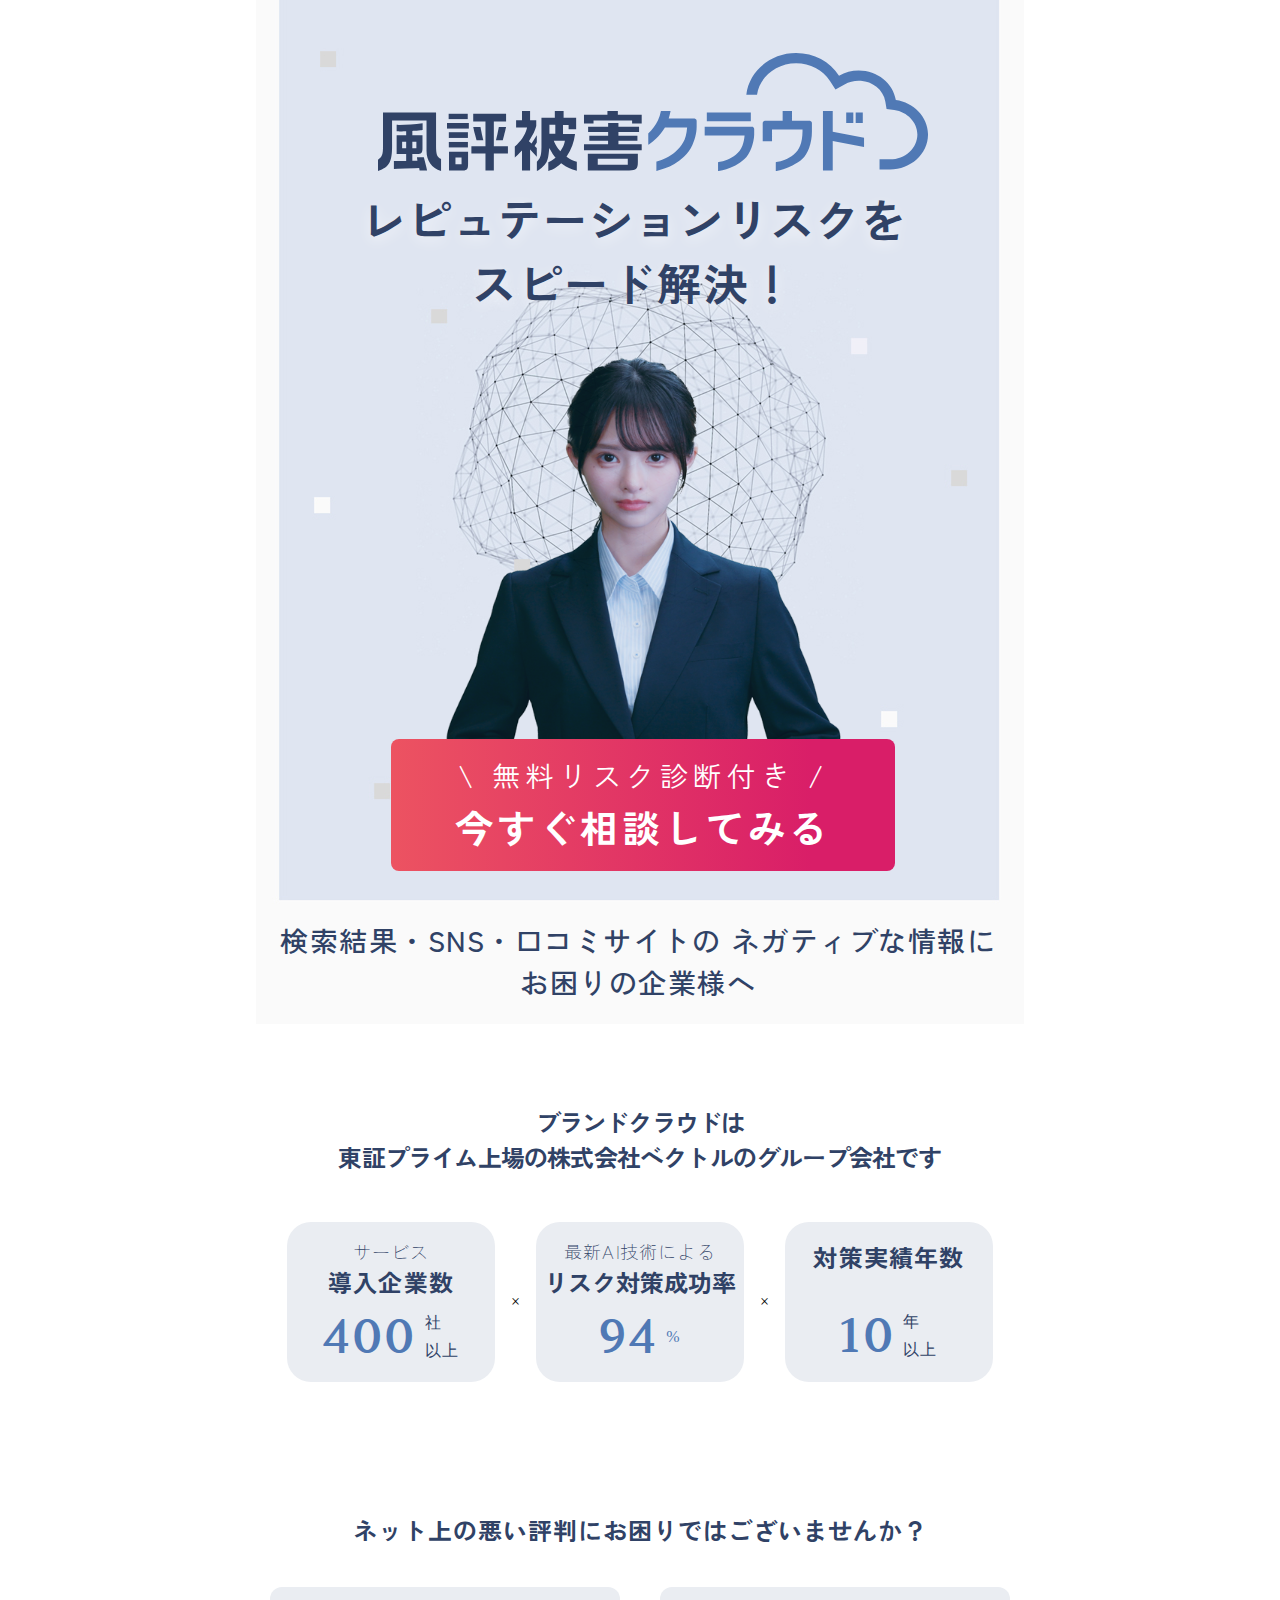
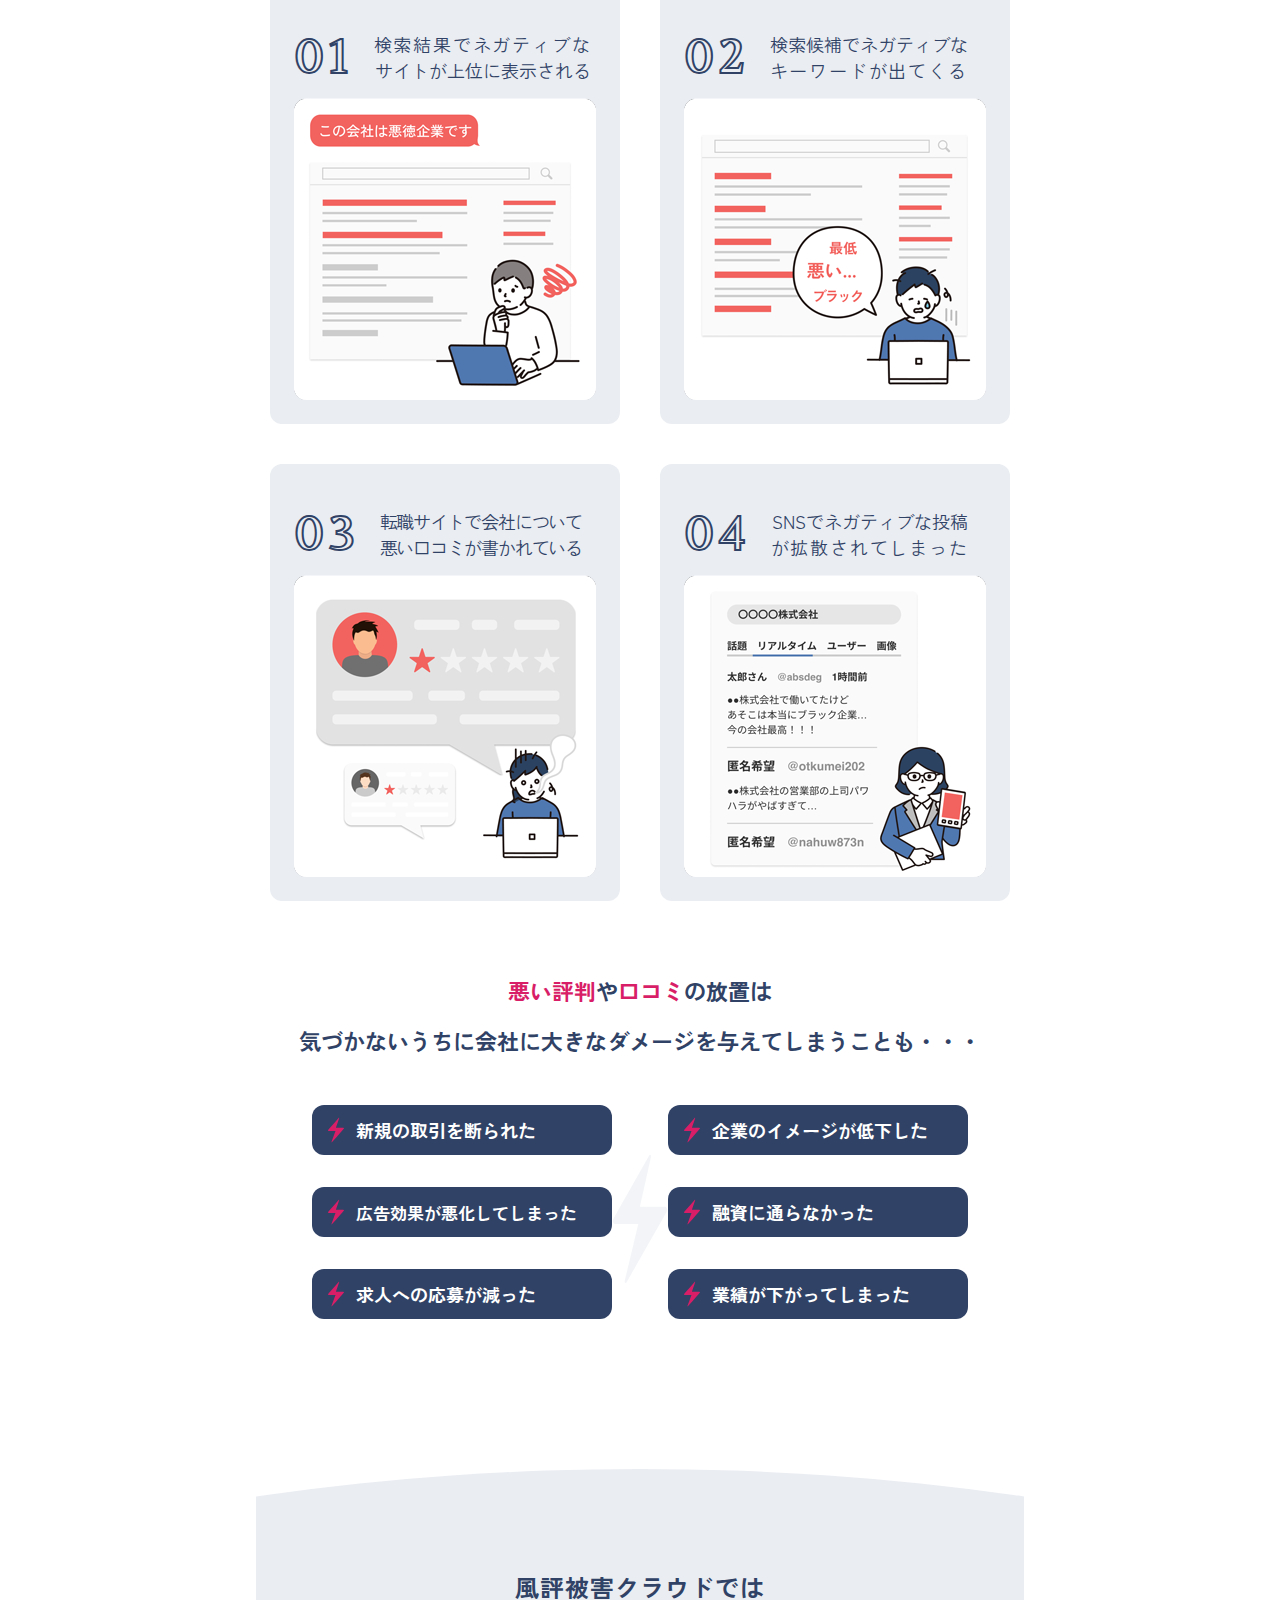
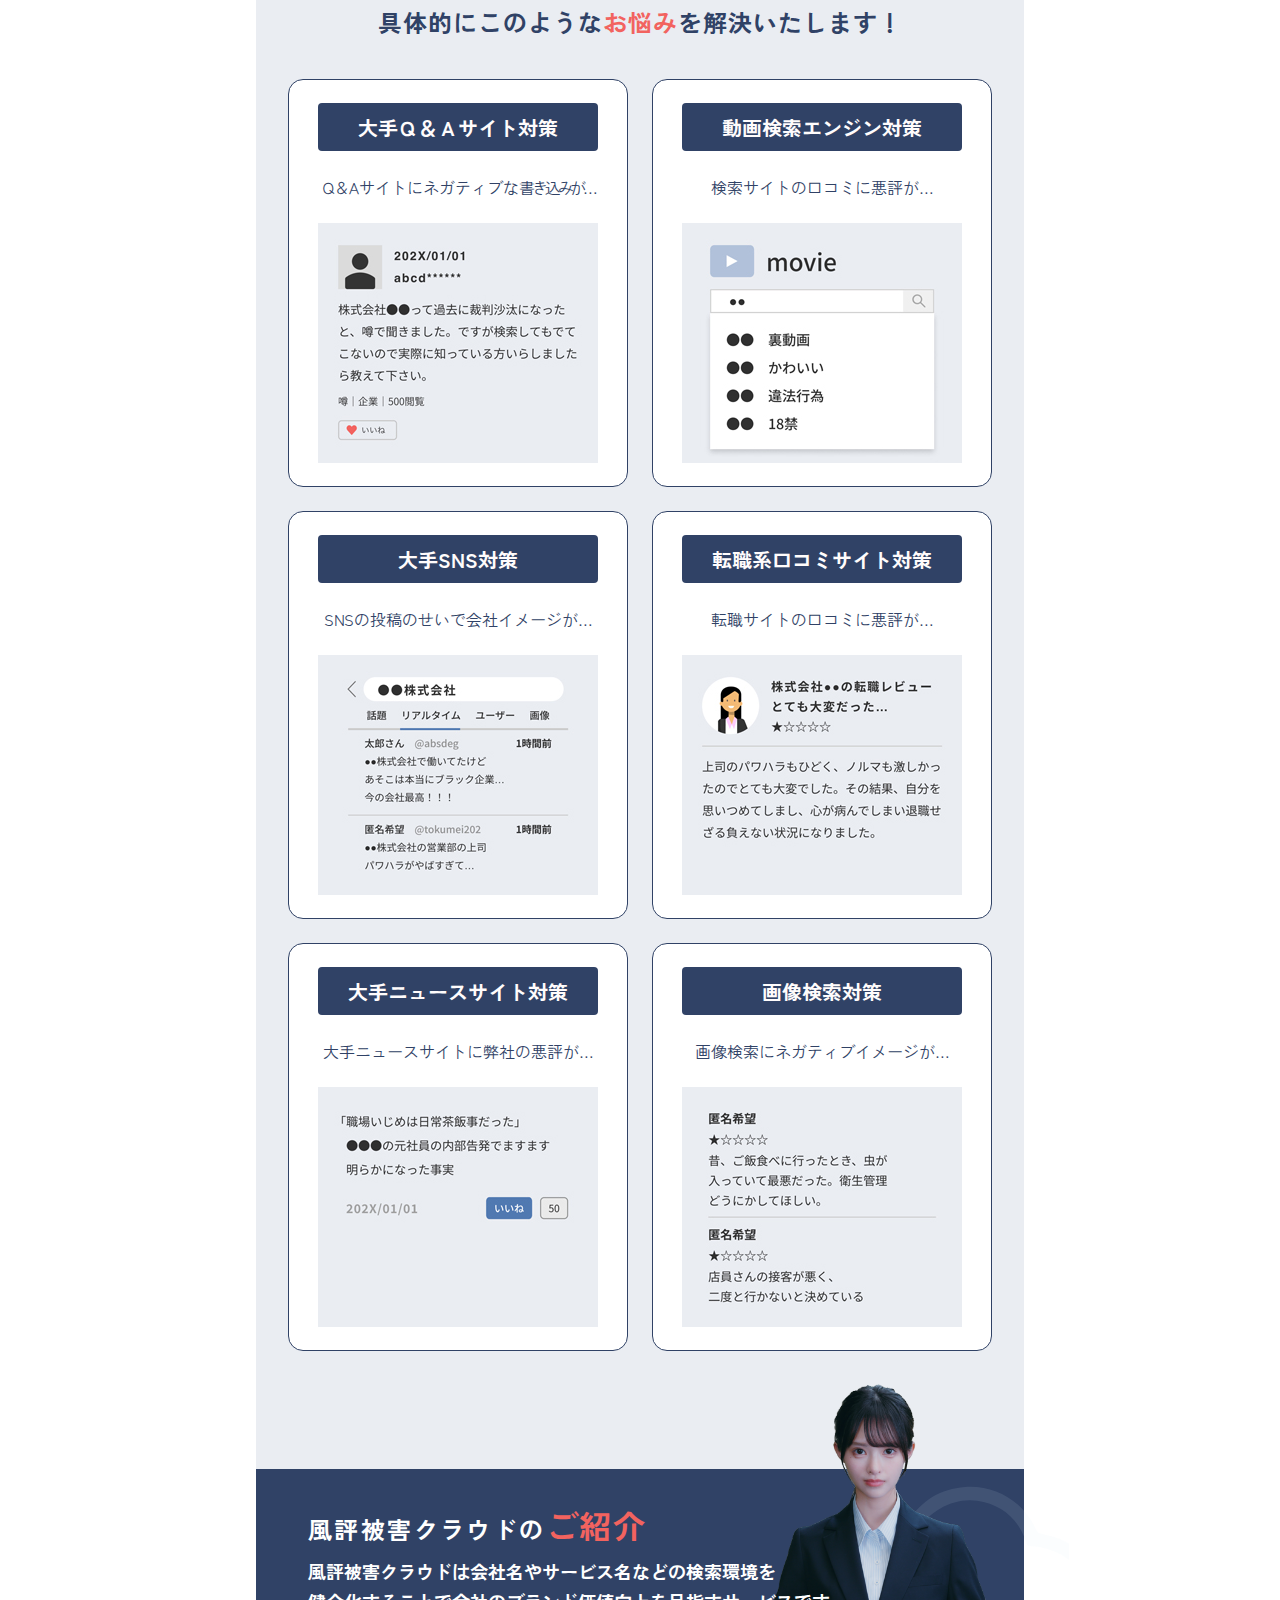
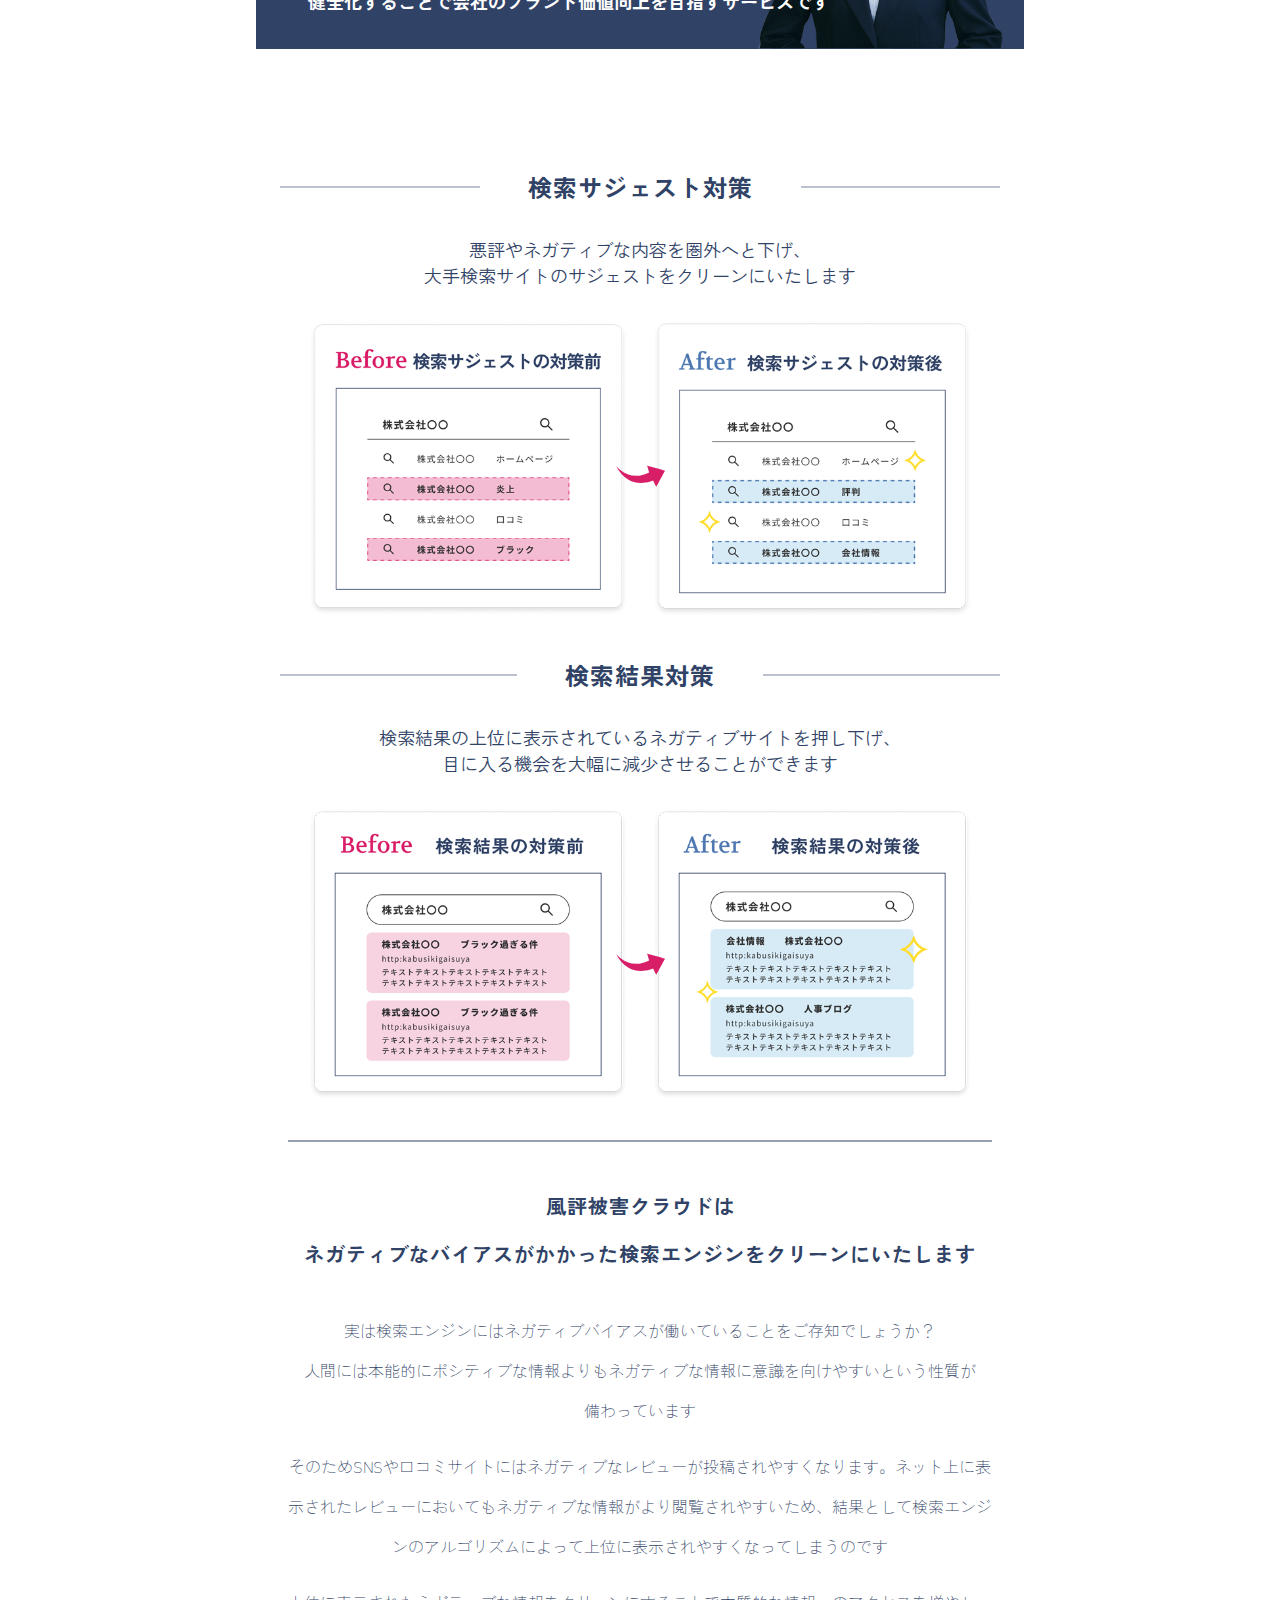
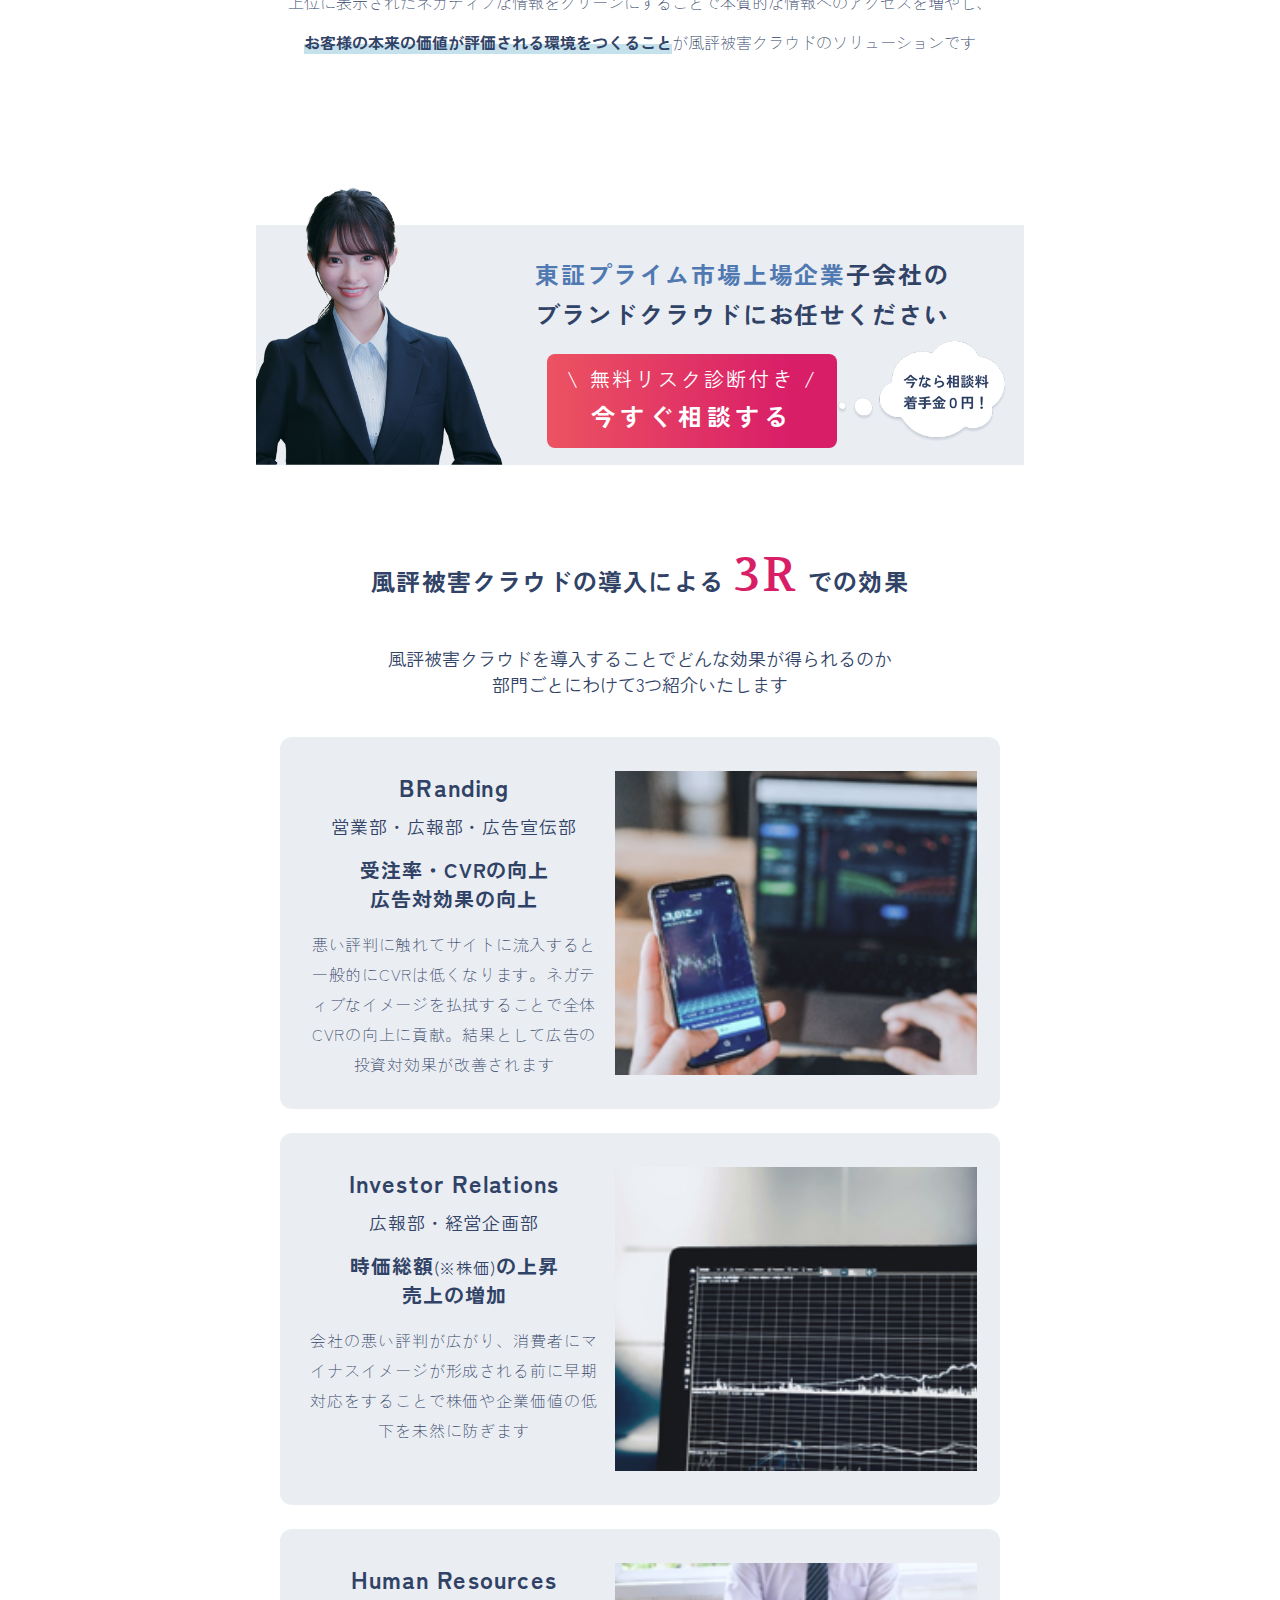
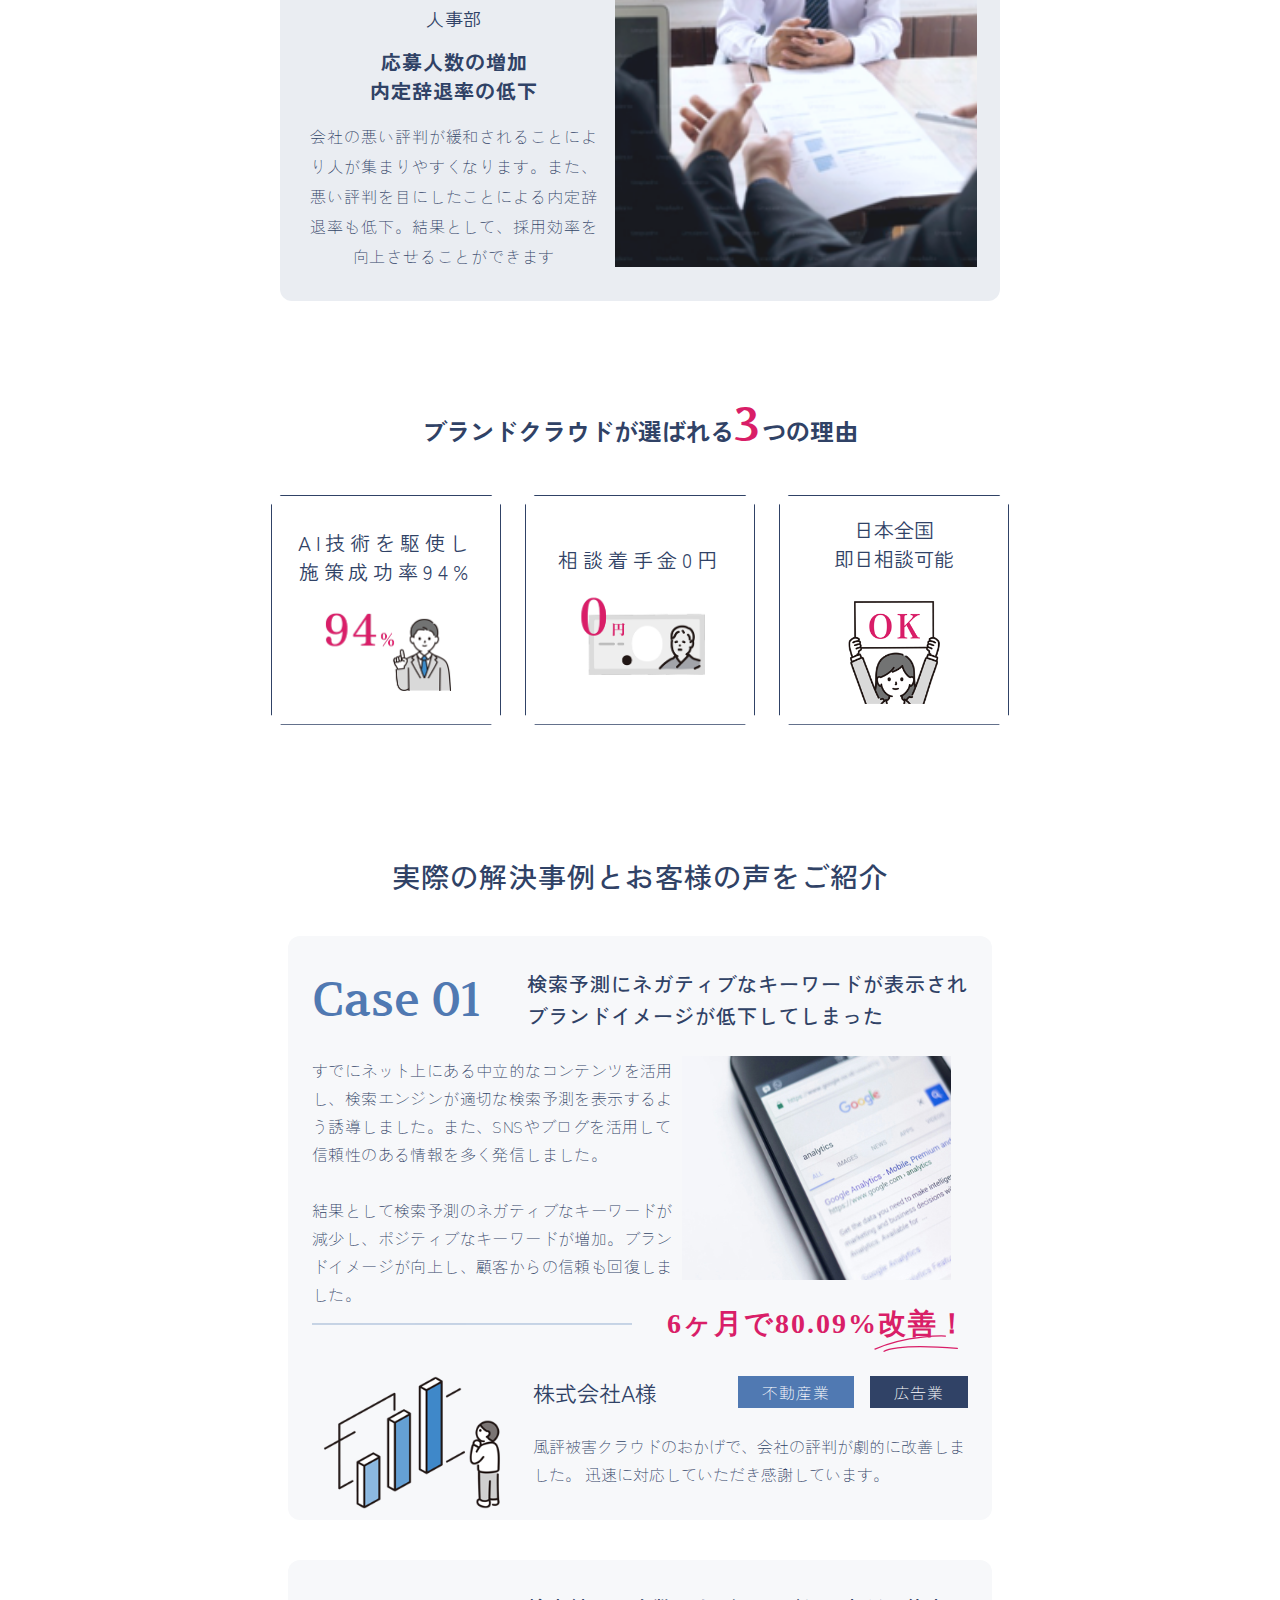
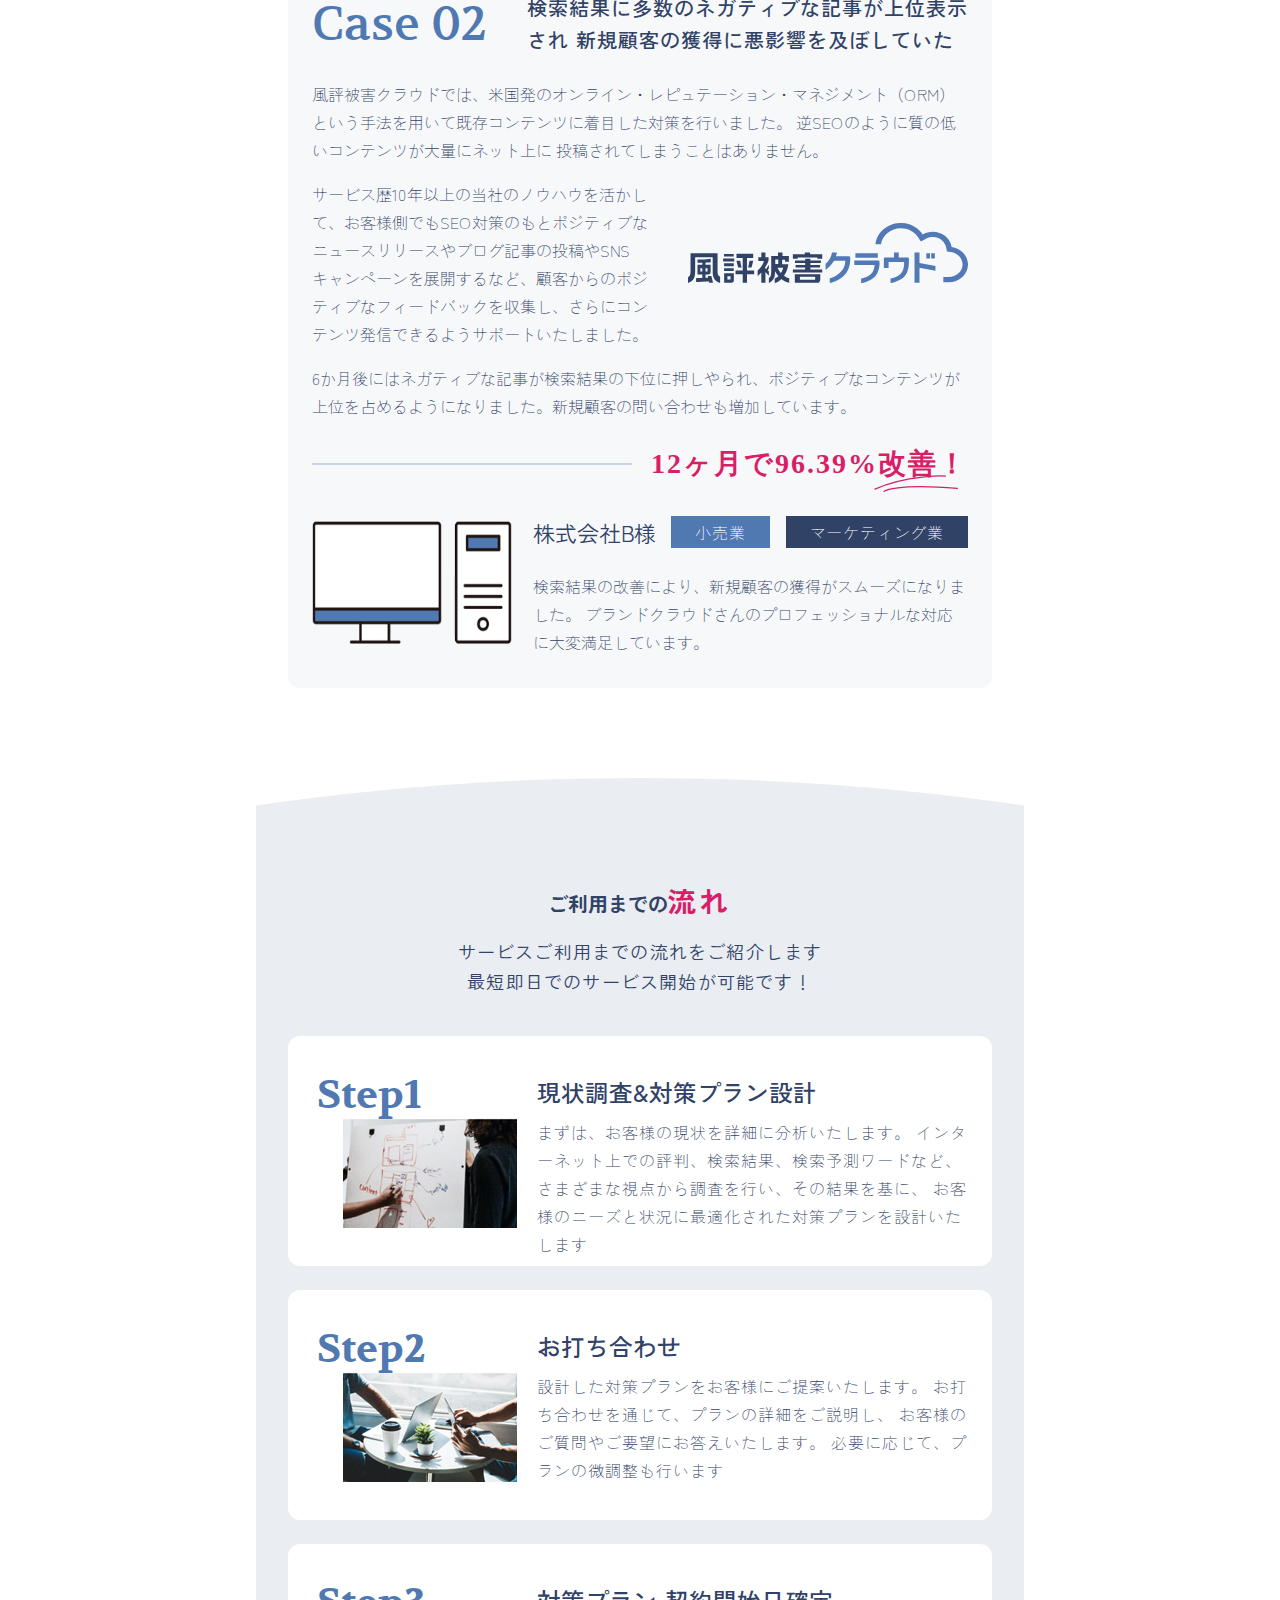
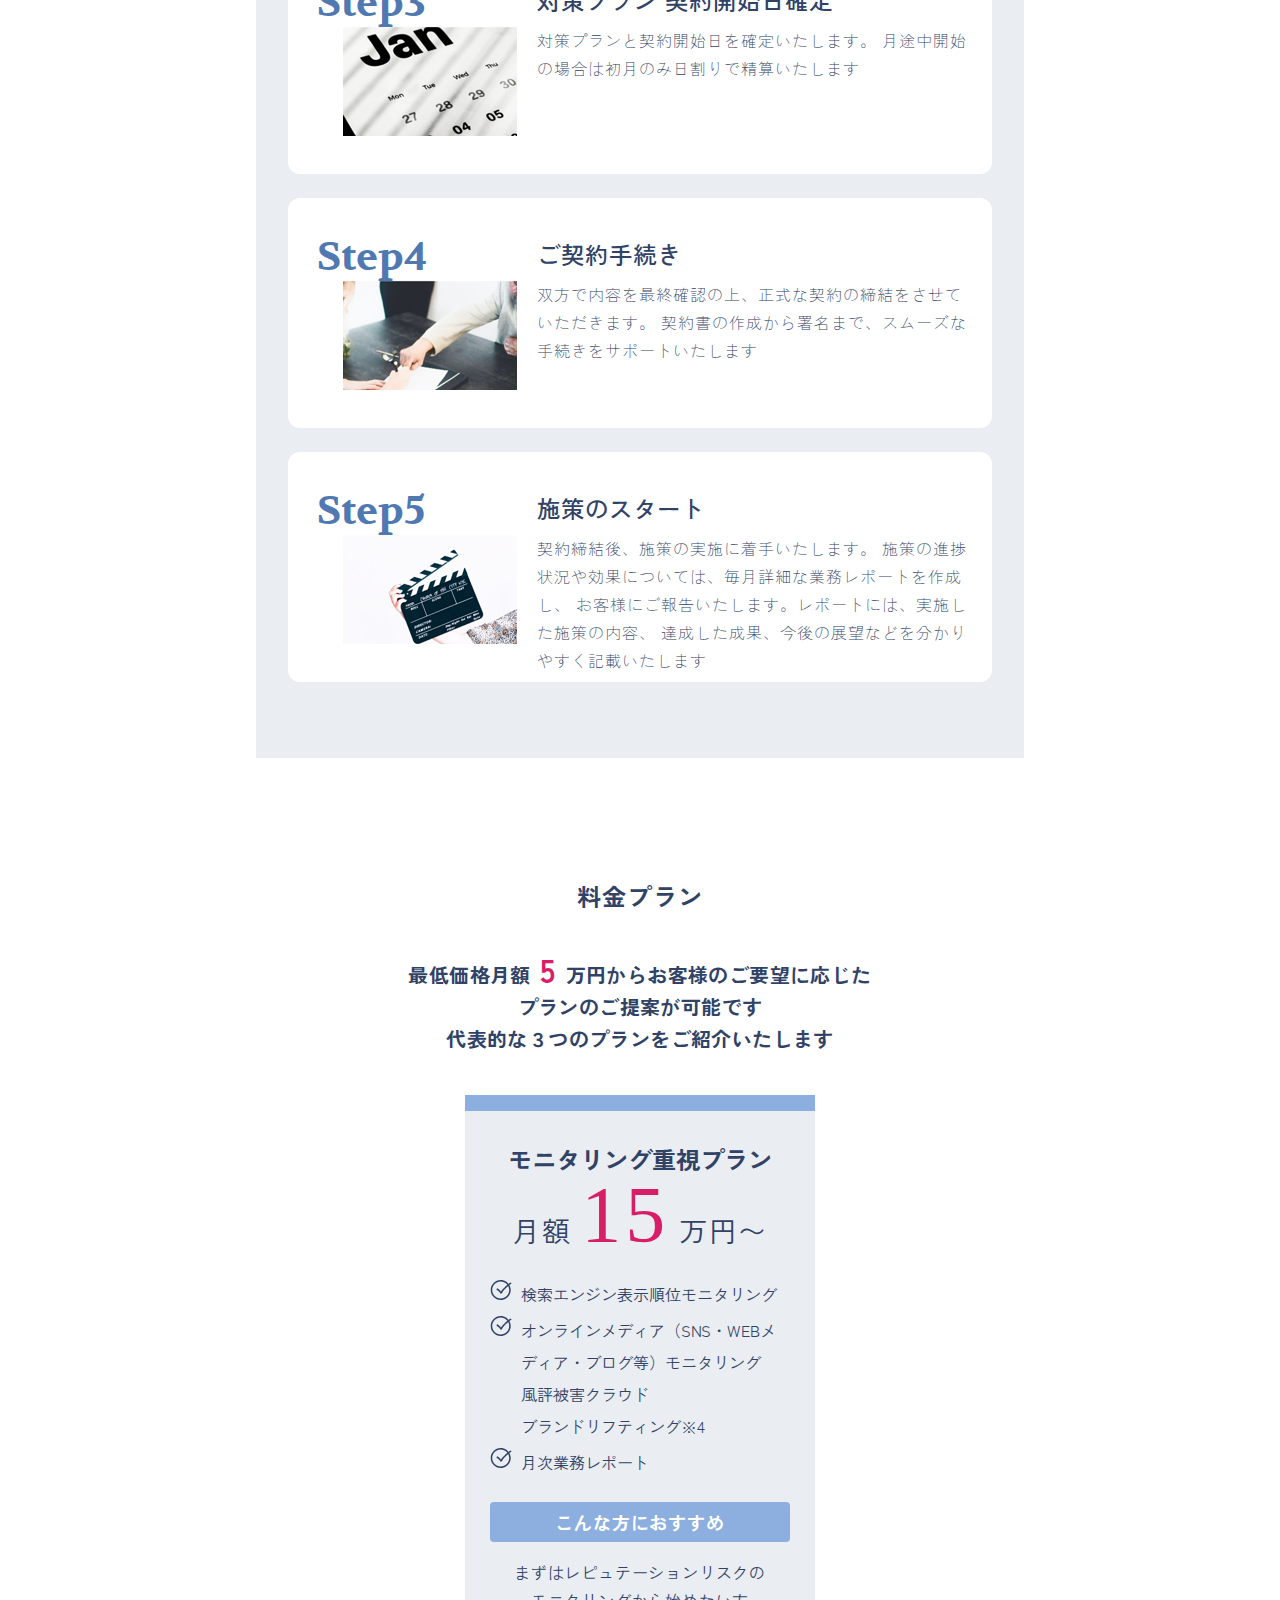
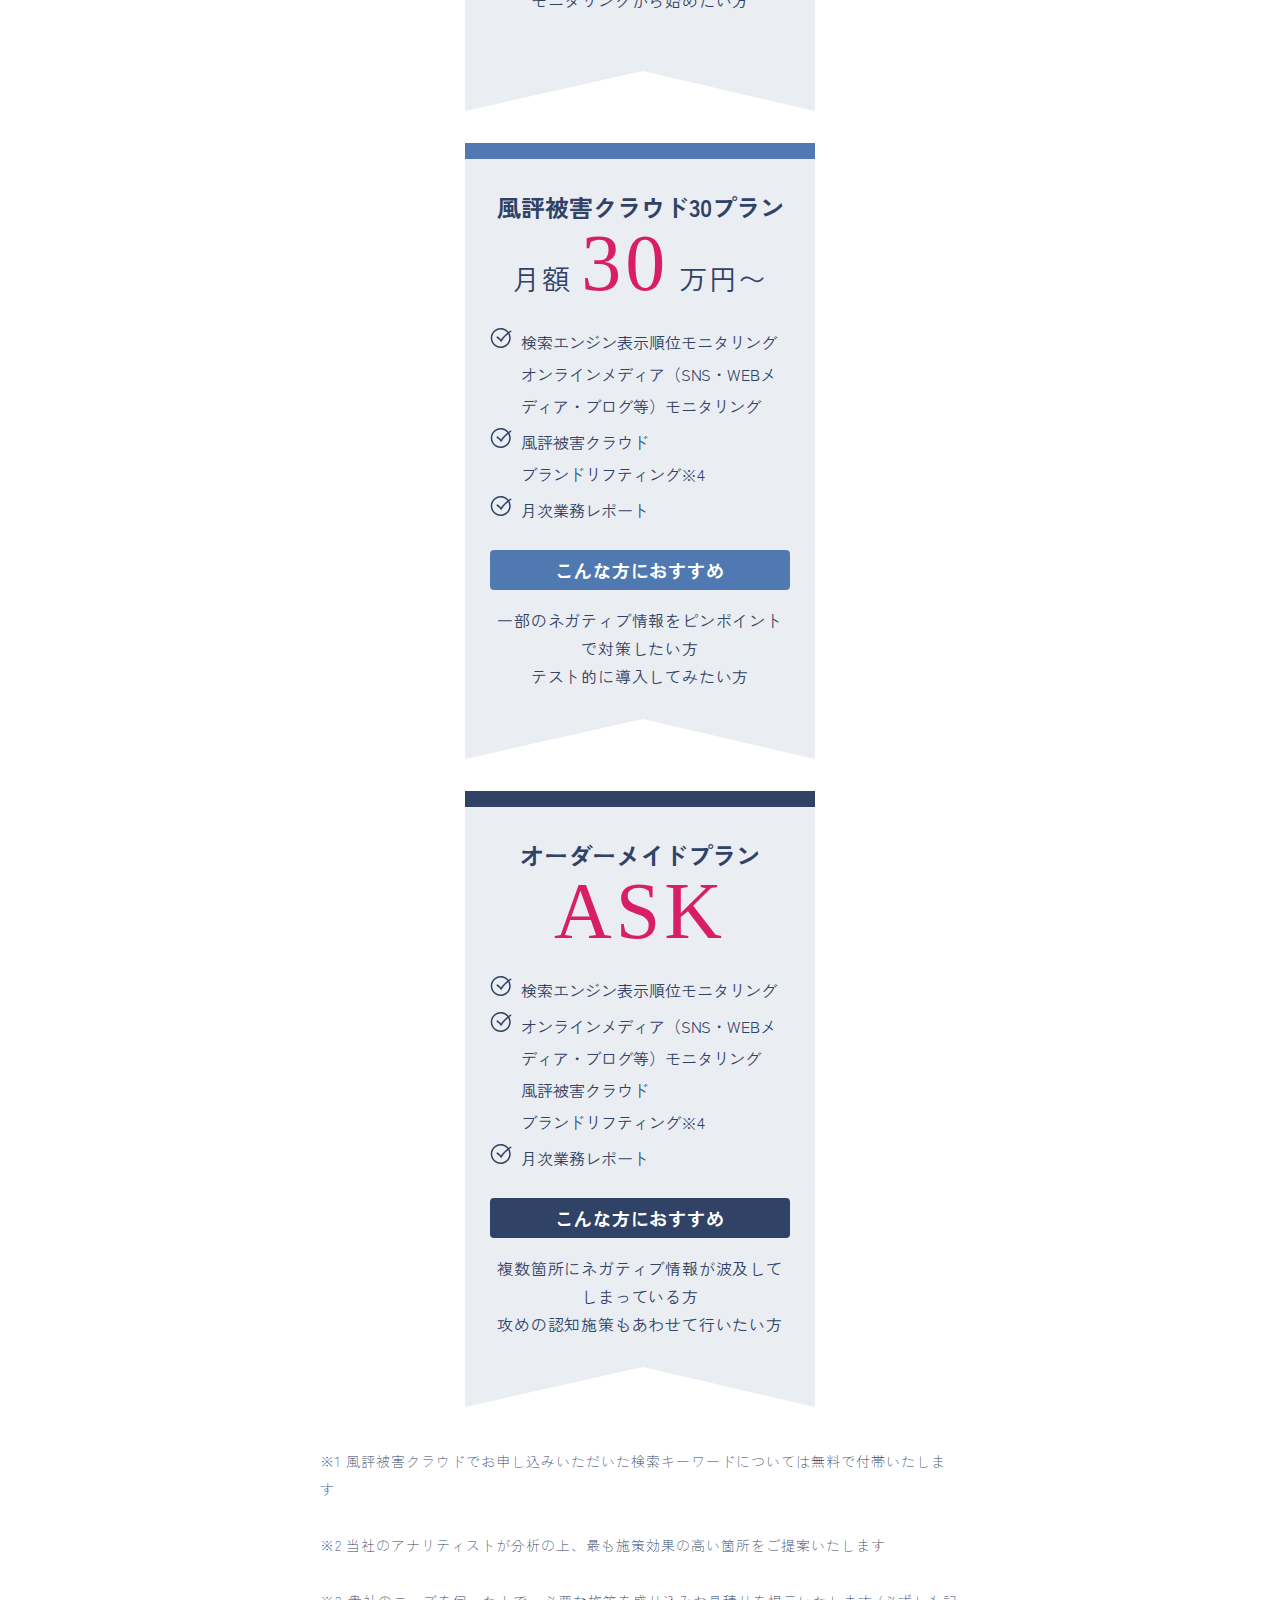
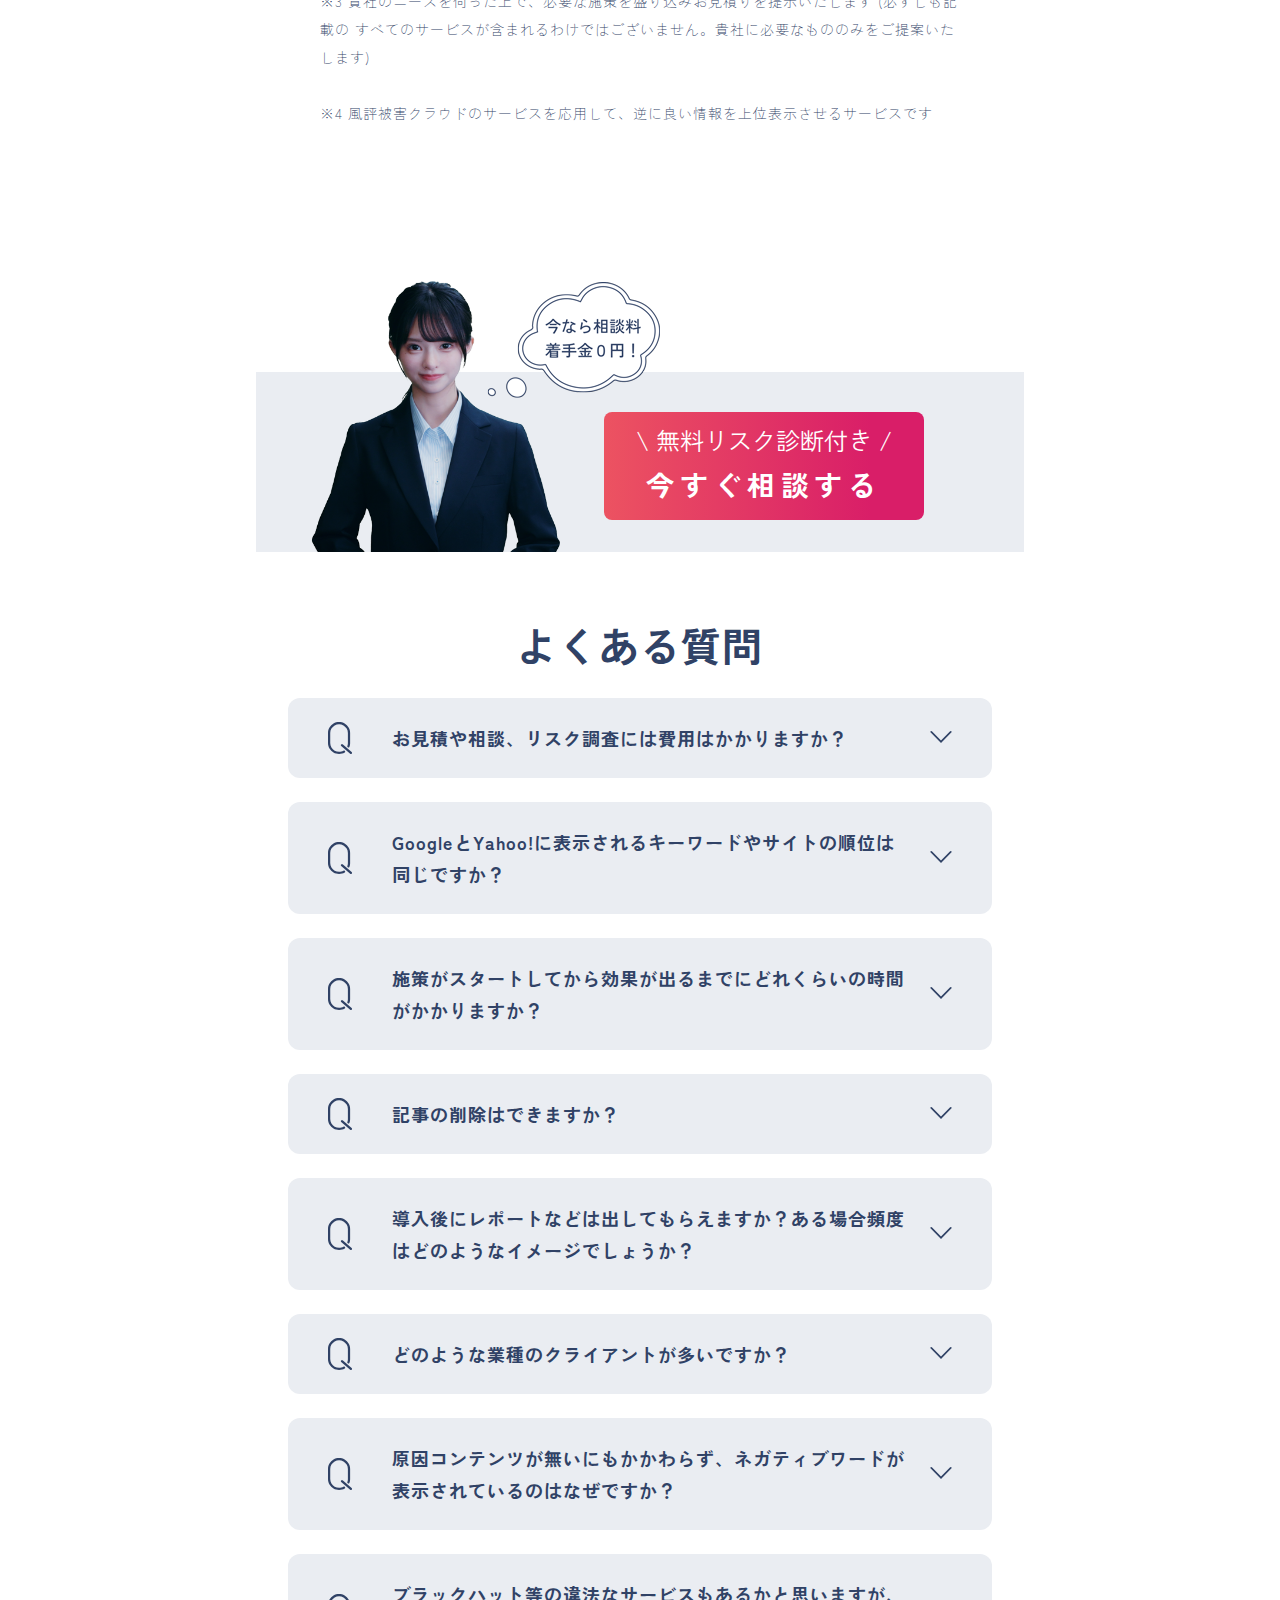
==== commit e03576ae: "9" ====
--- a/index.html
+++ b/index.html
@@ -1,4 +1,4 @@
-j<!DOCTYPE html>
+<!DOCTYPE html>
 <html lang="ja">
   <head>
     <meta charset="UTF-8" />
@@ -2244,7 +2244,7 @@
                 <a href="./regulation.html">特定商取引法に基づく表記</a>
               </div>
               <div class="footer__container__copyright">
-                <p>Copyright © Brandcloud inc. All Rights Reserved.</p>                 
+                <p>Copyright © Brandcloud inc. All Rights Reserved.</p>              
               </div>
             </div>
           </div>
--- a/style.css
+++ b/style.css
@@ -219,8 +219,6 @@
   position: absolute;
   top: 165px;
   left: 670px;
-  width: 563px;
-  height: 513px;
 }
 /* -------------company-overview---------- */
 .company-overview {
@@ -663,7 +661,7 @@
 
 /* ------------serviceIntroduction-------------- */
 .serviceIntroduction {
-  width: 1366px;
+  width: auto;
   display: flex;
   flex-direction: column;
   align-items: center;
@@ -1335,7 +1333,7 @@
 
 /* ---------flow---------- */
 .flow {
-  width: 1366px;
+  width: auto;
   height: 1748px;
   display: flex;
   text-align: center;
@@ -2303,7 +2301,7 @@
   font-family: "Arial", sans-serif;
   line-height: 1.6;
   padding: 20px;
-  color: #333;
+  color: #304266;
   background-color: #fff;
   max-width: 1000px;
   margin: 0 auto;
@@ -2315,74 +2313,65 @@
 .policy h1 {
   text-align: center;
   font-size: 32px;
-  margin-bottom: 70px;
+  margin: 60px 0;
 }
 .policy h2 {
   font-size: 24px;
   margin-top: 70px;
-  margin-bottom: 60px;
+  margin: 40px 0;
 }
 .policy p {
   font-size: 16px;
-  margin: 60px 0;
-}
-.policy__contact {
+  margin: 30px 0;
+}
+.policy__back-to-top {
+  text-align: center;
   margin-top: 70px;
 }
-.policy__footer {
-  text-align: right;
-  margin-top: 80px;
-}
-.policy__back-to-top {
-  text-align: center;
-  margin-top: 70px;
-}
 .policy__back-to-top a {
-  color: #000;
+  color: #304266;
   text-decoration: none;
   font-weight: bold;
 }
 .policy__back-to-top a:hover {
   text-decoration: underline;
+}
+td a {
+  color: #304266;
 }
 /*-------------------thanks--------------------  */
 .thanks {
   font-family: "Arial", sans-serif;
   line-height: 1.6;
   padding: 20px;
-  color: #333;
+  color: #304266;
   background-color: #fff;
-  max-width: 1000px;
+  max-width: 100%;
   margin: 0 auto;
-  border: 1px solid #ccc;
+  display: flex;
+  text-align: center;
+  flex-direction: column;
+  align-items: center;
 }
 .thanks h1 {
   text-align: center;
   font-size: 32px;
-  margin-bottom: 70px;
+  margin: 60px 0;
 }
 .thanks h2 {
   font-size: 24px;
-  margin-top: 70px;
-  margin-bottom: 60px;
+  margin: 40px 0;
 }
 .thanks p {
   font-size: 16px;
-  margin: 60px 0;
-}
-.thanks__contact {
-  margin-top: 70px;
-}
-.thanks__footer {
-  text-align: right;
-  margin-top: 80px;
+  margin: 30px 0;
 }
 .thanks__back-to-top {
   text-align: center;
-  margin-top: 70px;
+  margin-top: 30px;
 }
 .thanks__back-to-top a {
-  color: #000;
+  color: #304266;
   text-decoration: none;
   font-weight: bold;
 }
--- a/phone.css
+++ b/phone.css
@@ -233,6 +233,9 @@
   }
 
   /* --------------service introduction------------ */
+  .serviceIntroduction {
+    width: 376px;
+  }
   .serviceIntroduction__head-line {
     width: 375px;
     height: 300px;
@@ -906,7 +909,7 @@
     font-size: 16px;
     letter-spacing: 0.8px;
   }
-
+  /* ----------contact--------- */
   .contact {
     width: 375px;
     height: 2050px;
@@ -998,7 +1001,8 @@
     font-size: 16px;
     letter-spacing: 0.8px;
   }
-  /* ------------------contactform--------------- */
+
+  /* ------------------footer--------------- */
 
   .footer {
     width: 376px;
@@ -1020,4 +1024,22 @@
     font-size: 8px;
     letter-spacing: 0.8px;
   }
+
+  /* ---------thanks policy regulation--------- */
+  .thanks h1 {
+    font-size: 16px;
+  }
+  .policy h1 {
+    font-size: 24px;
+  }
+  tr {
+    display: flex;
+    flex-direction: column;
+  }
+  th {
+    margin: 16px 0;
+  }
+  td {
+    margin-bottom: 32px;
+  }
 }
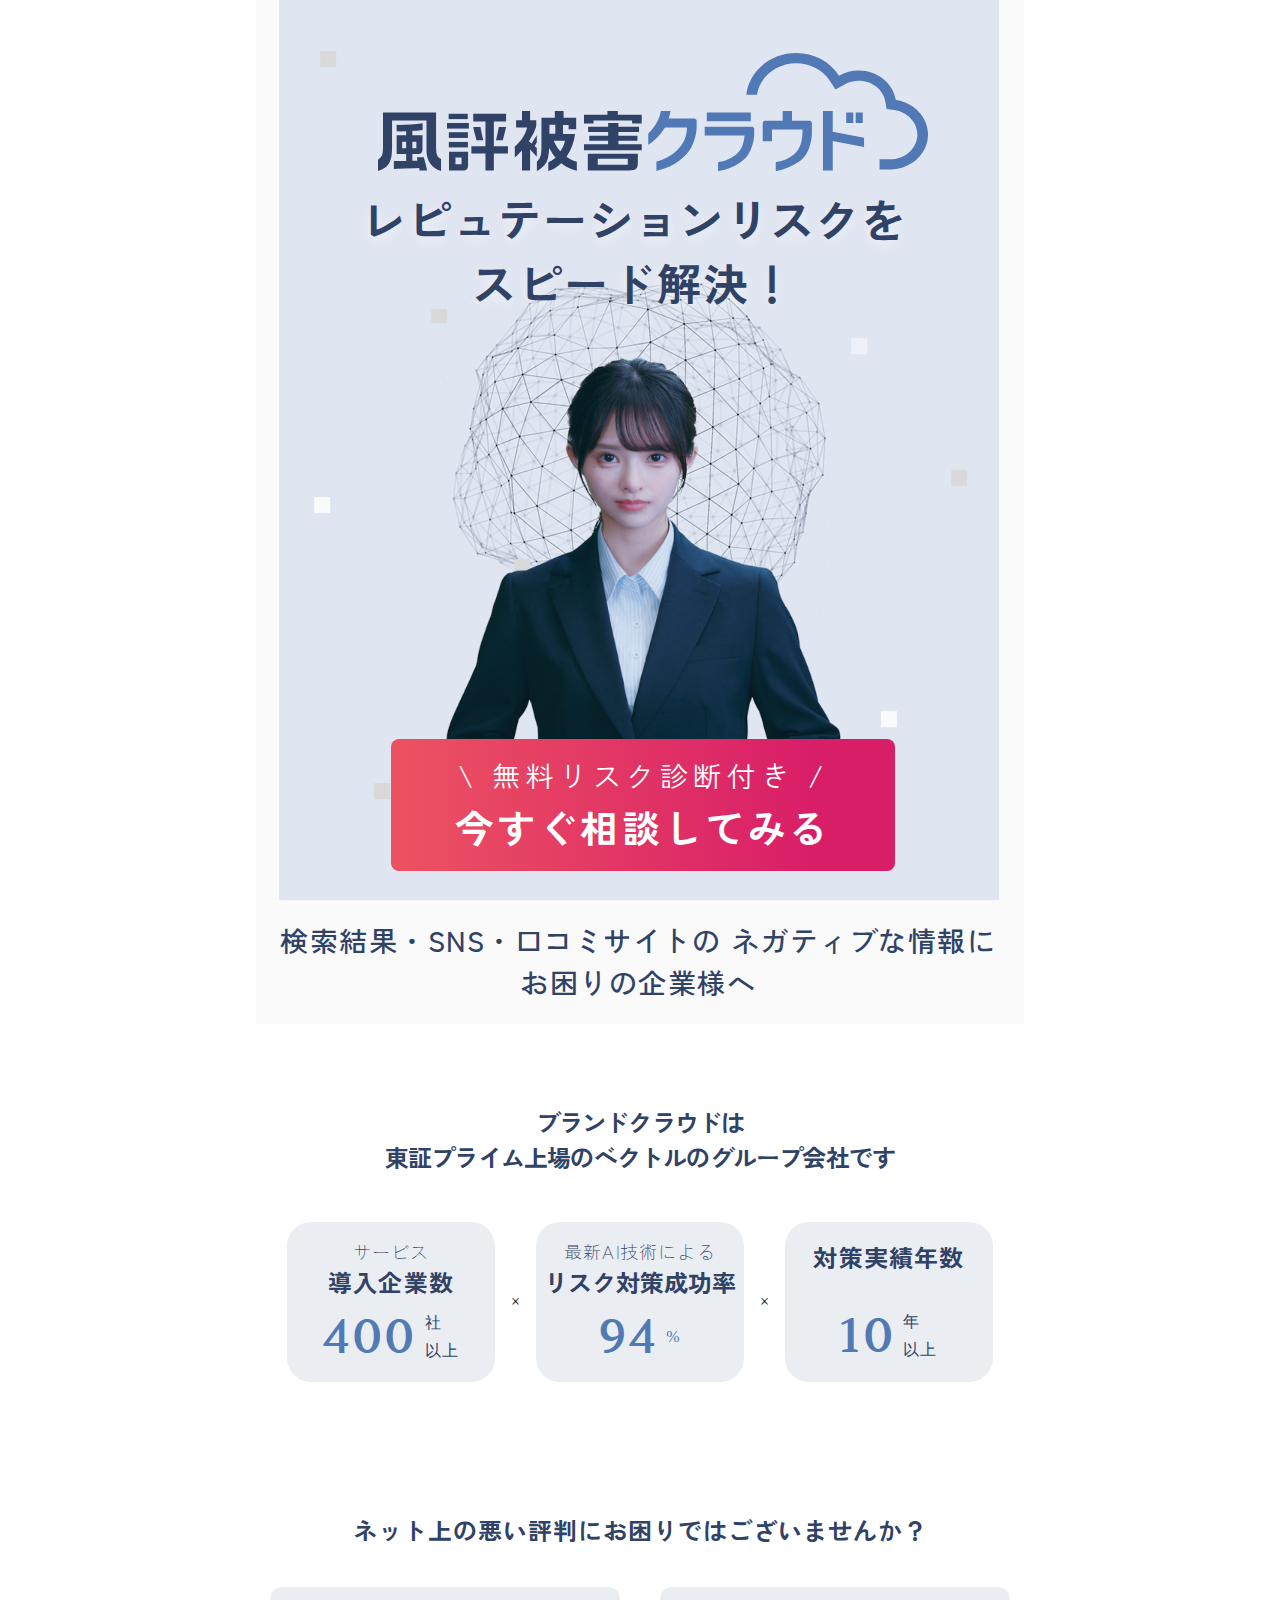
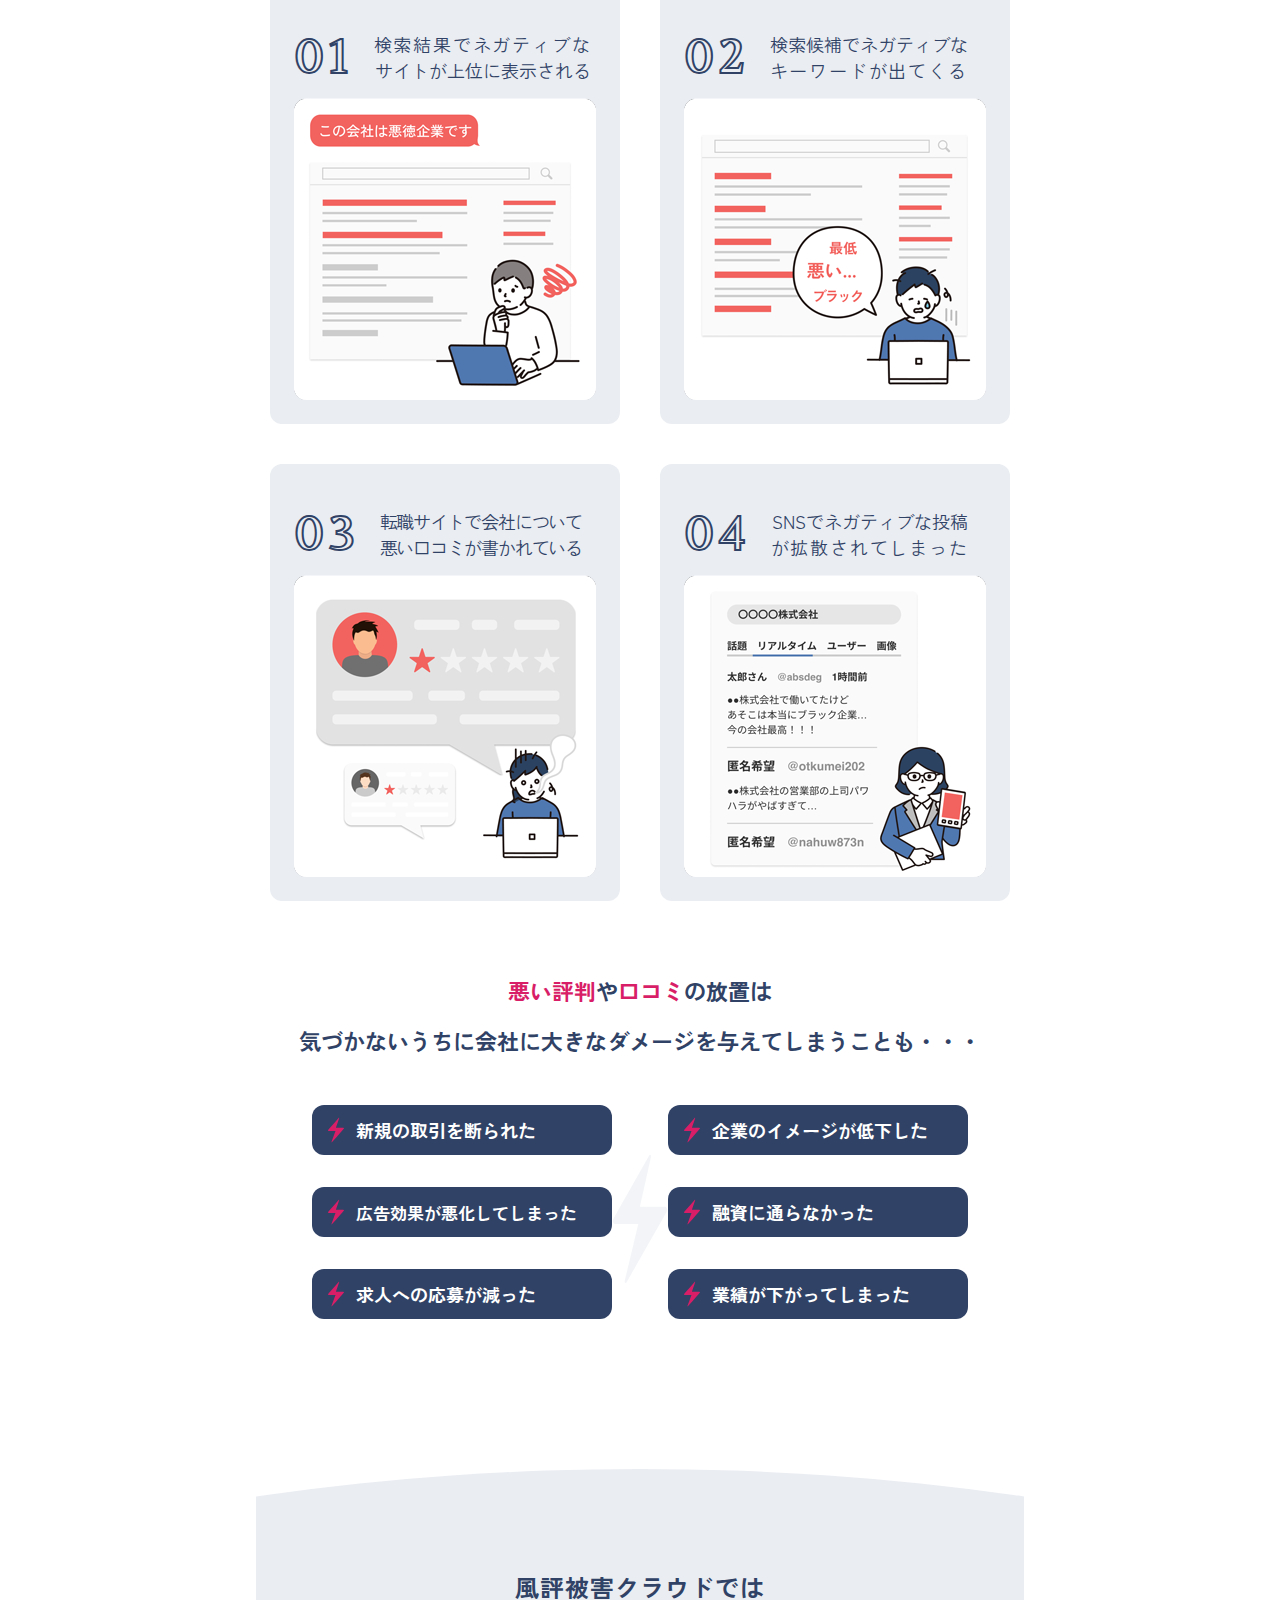
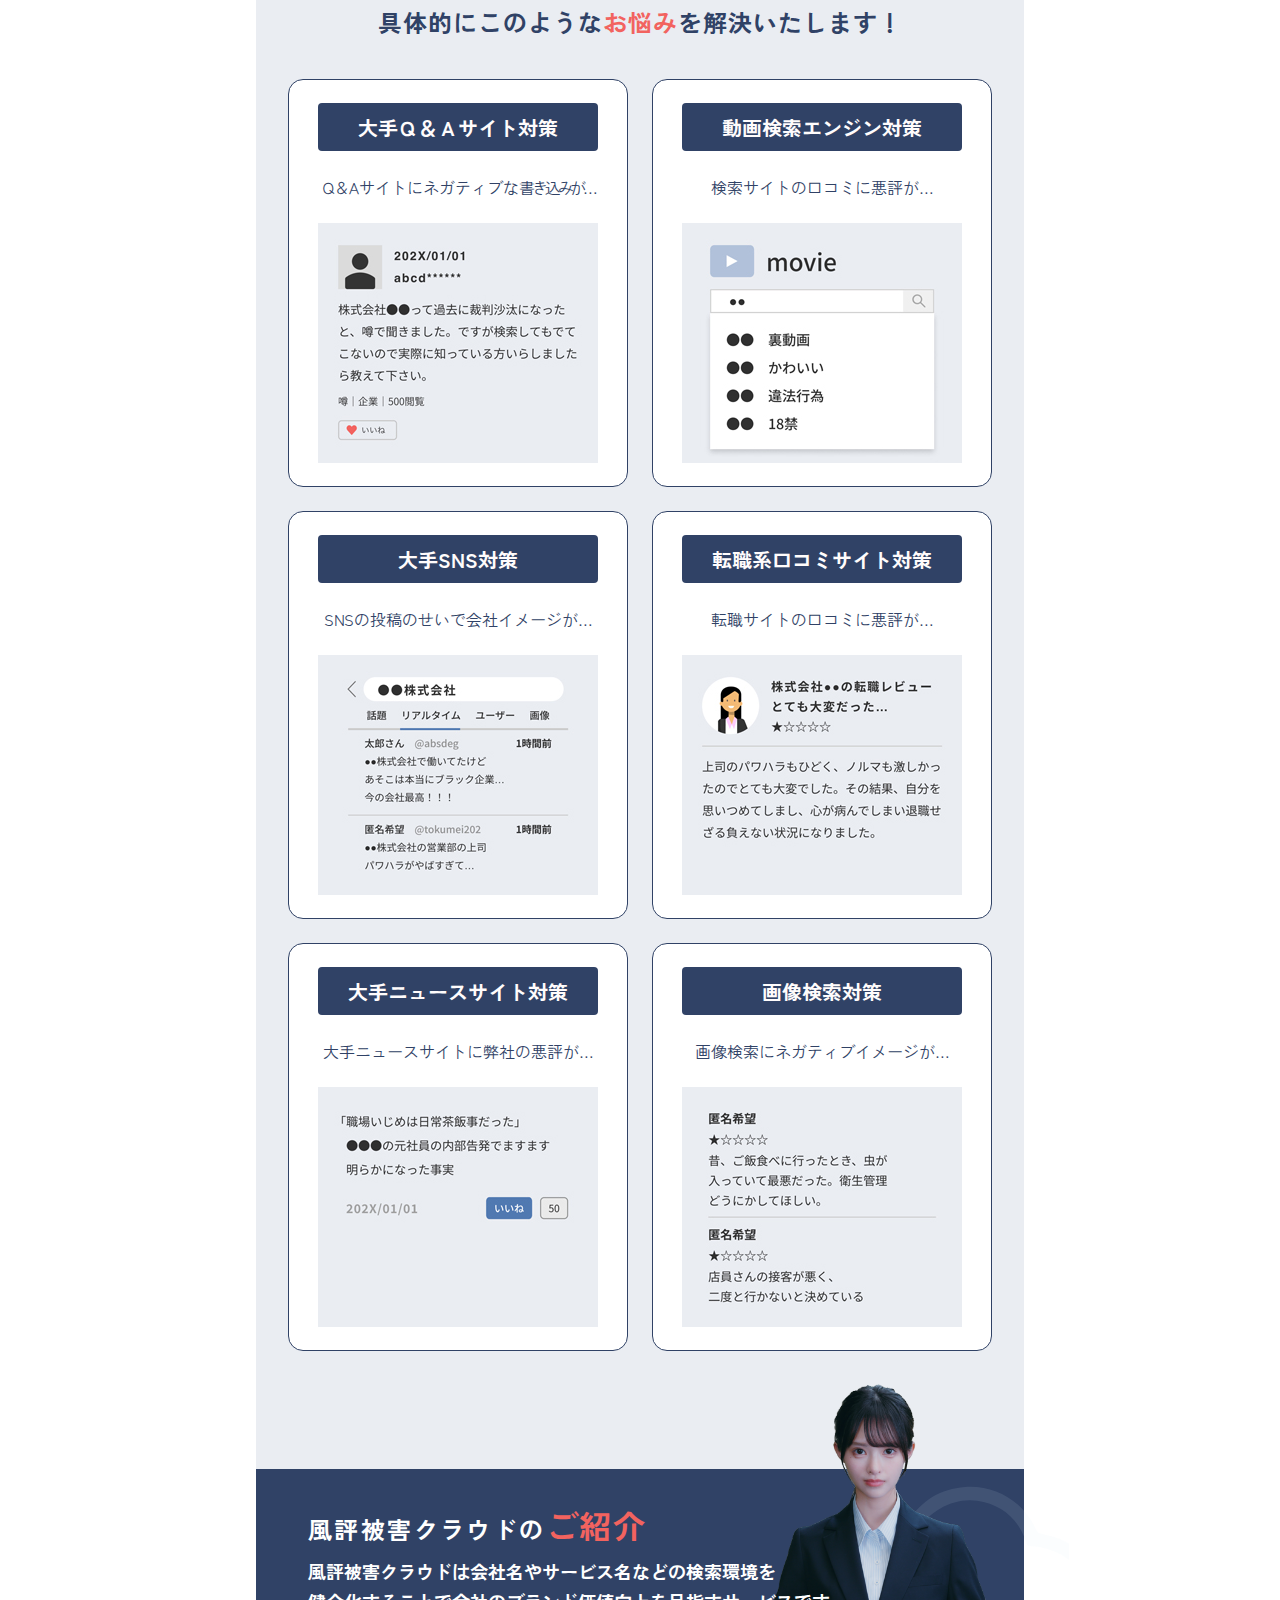
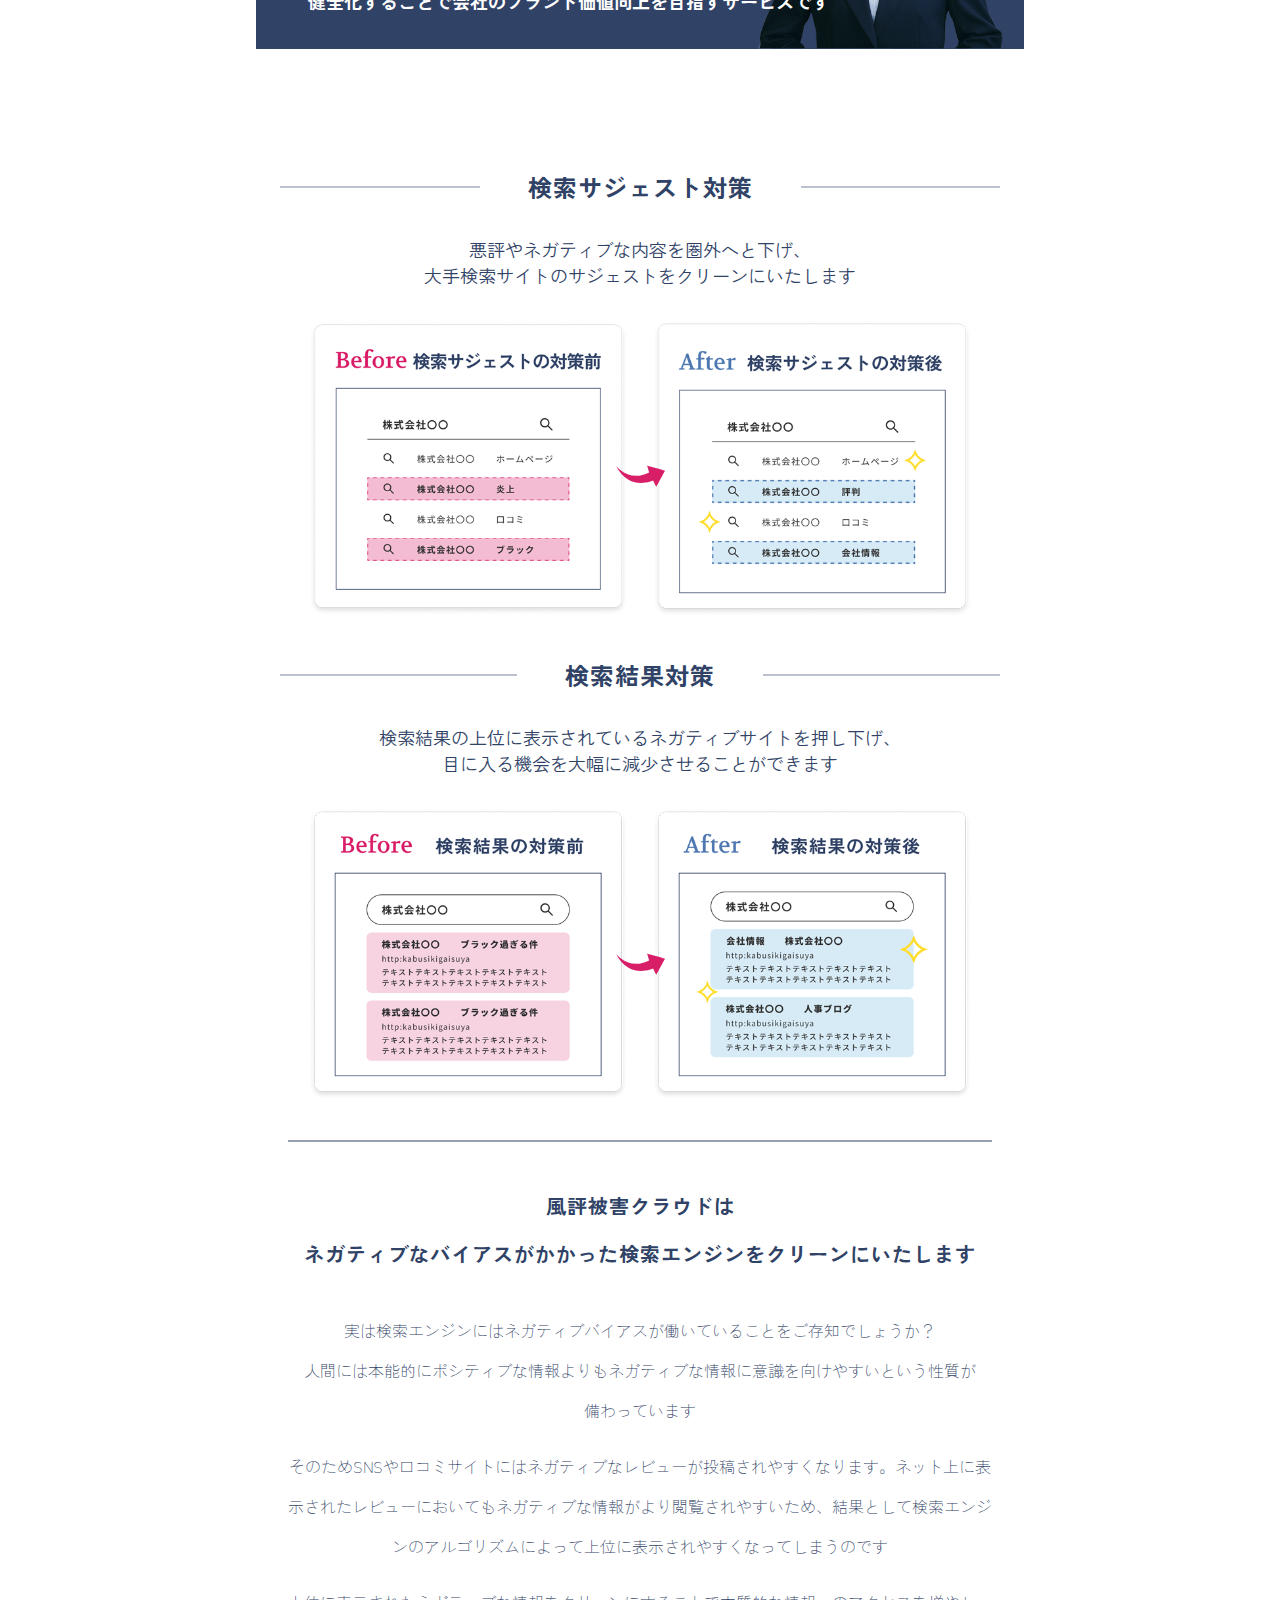
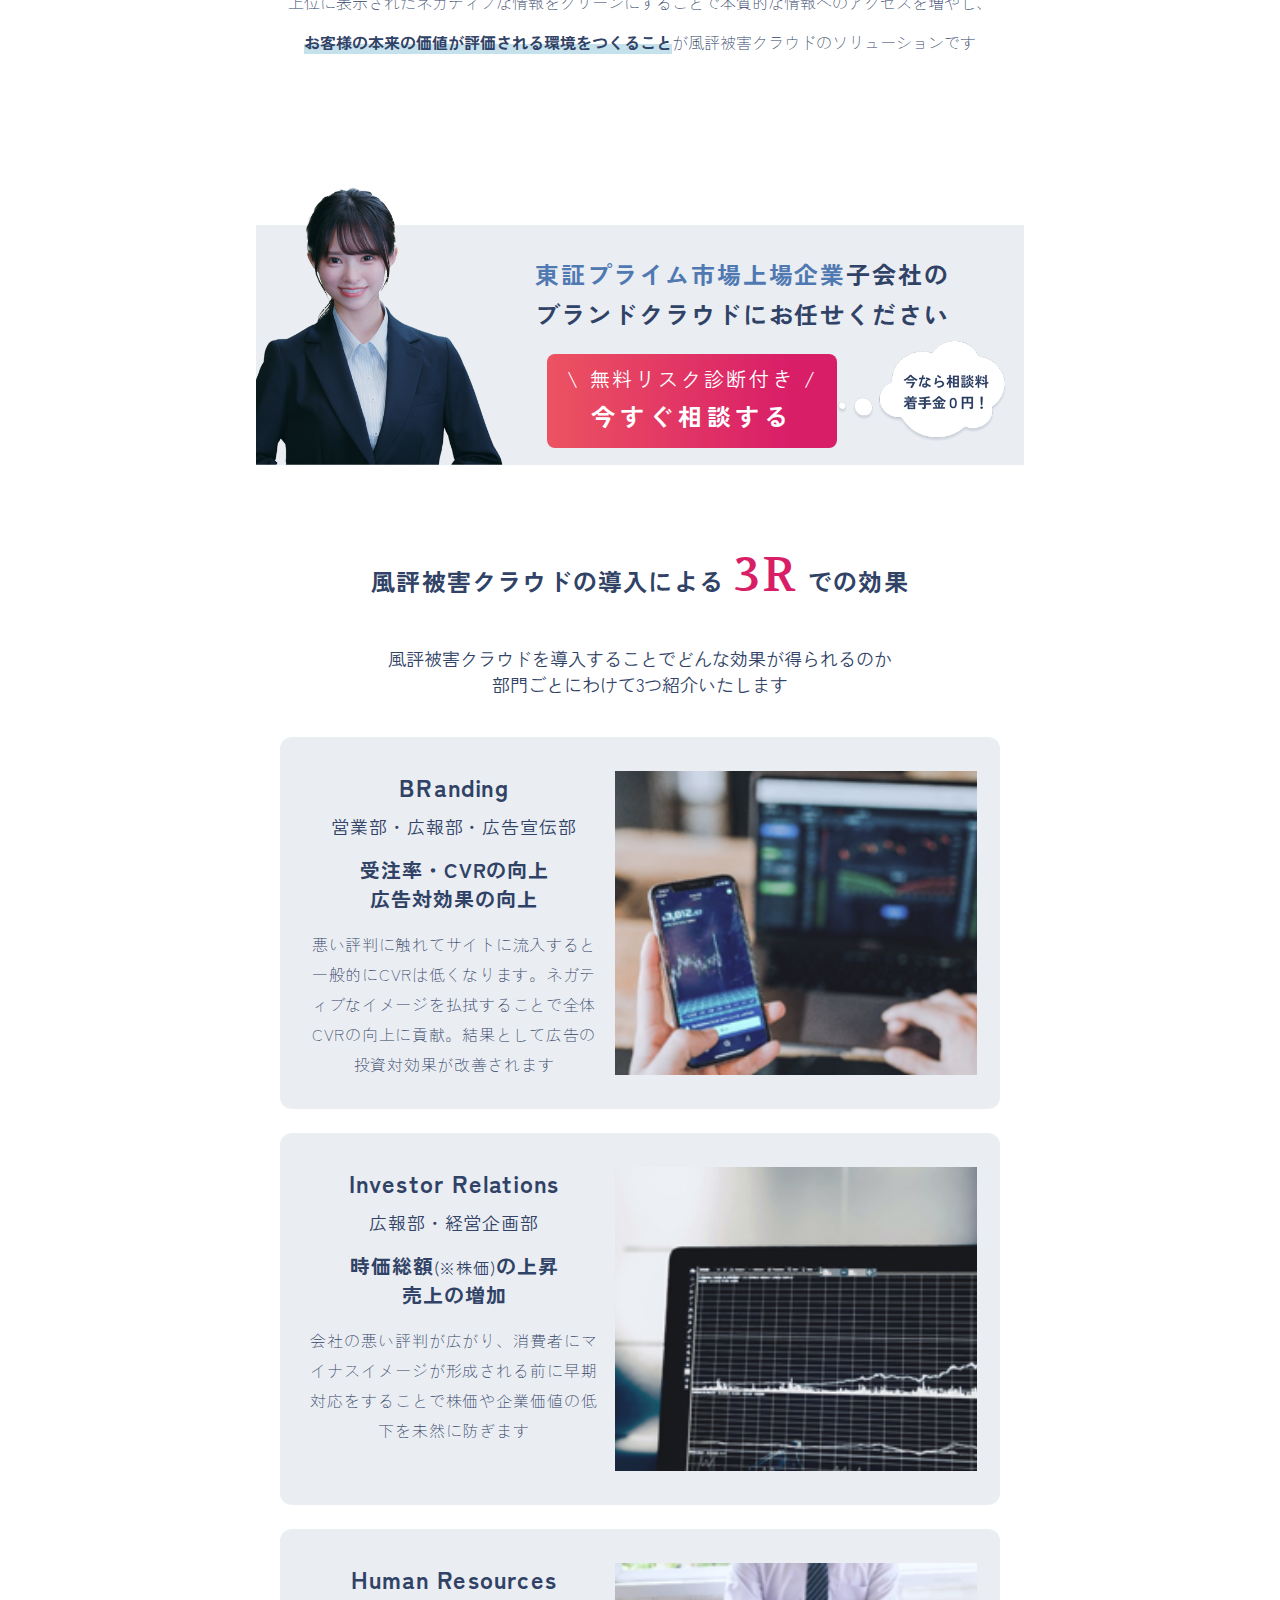
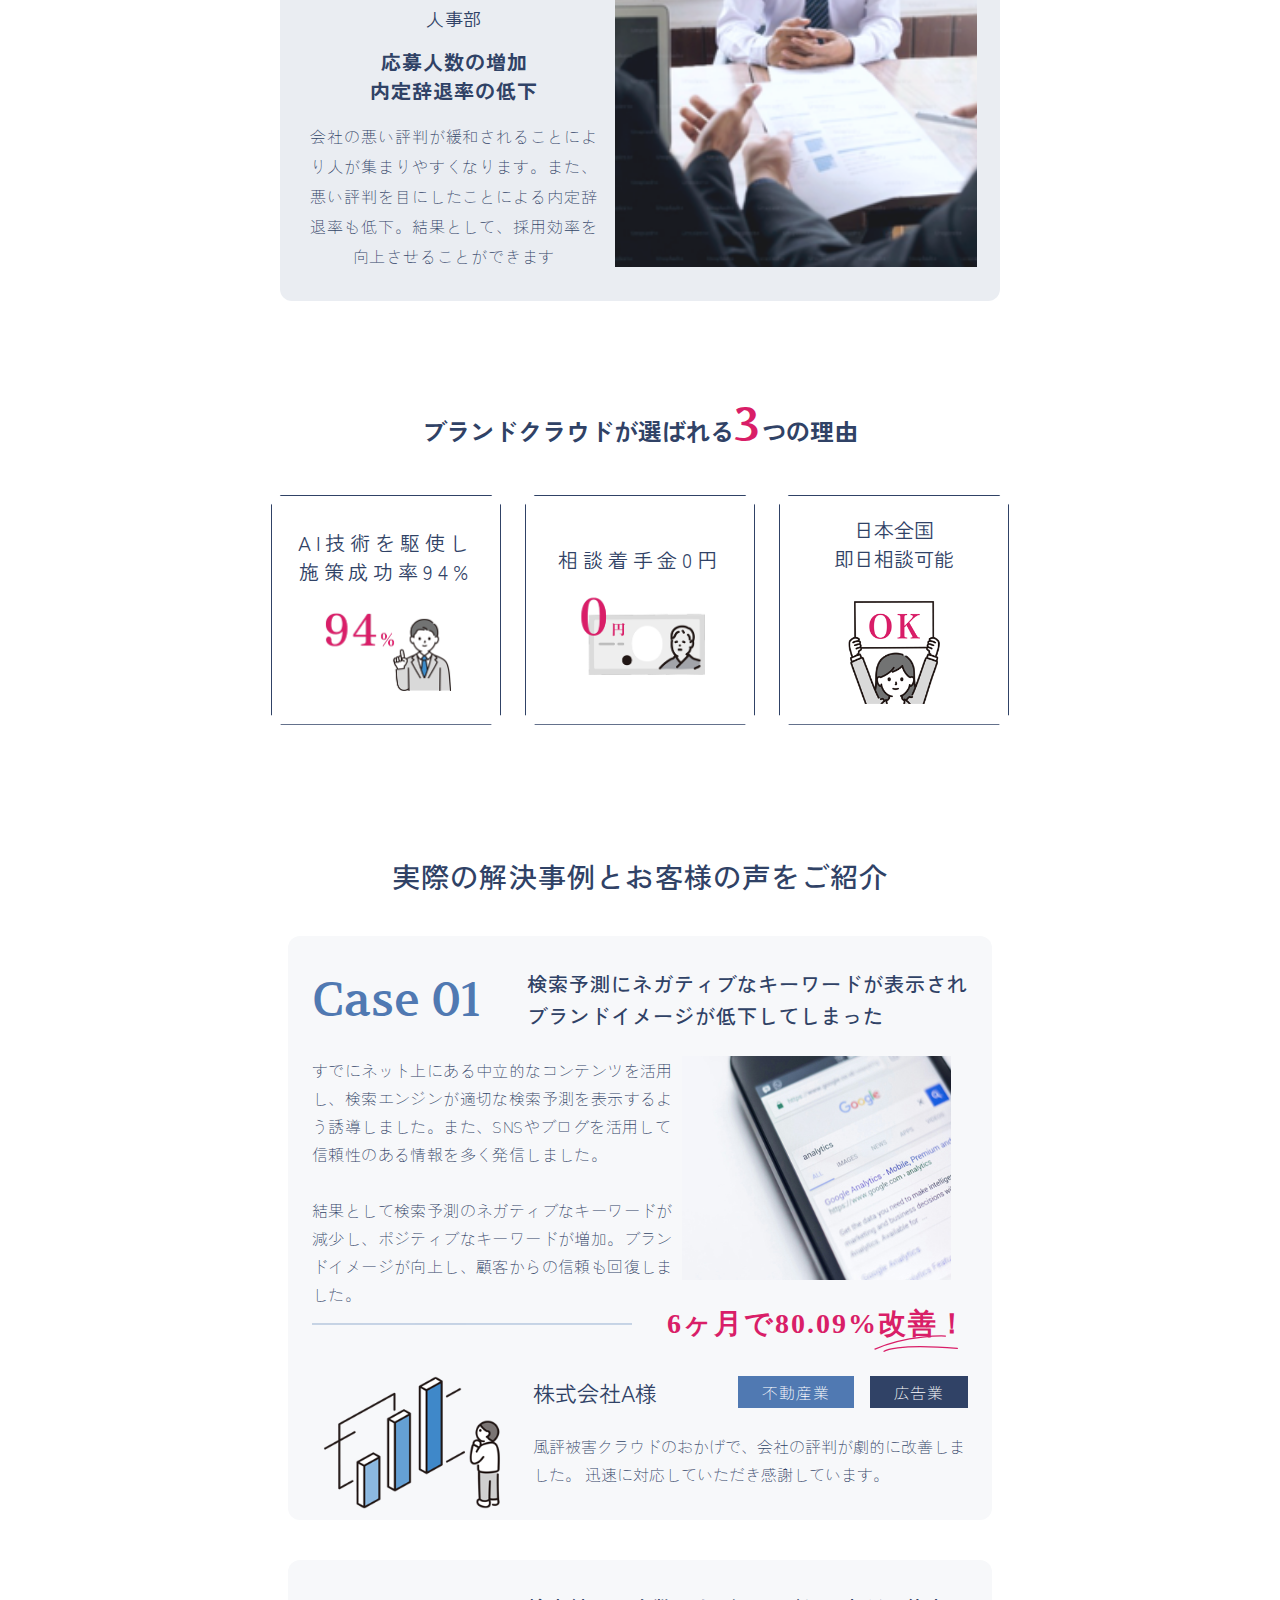
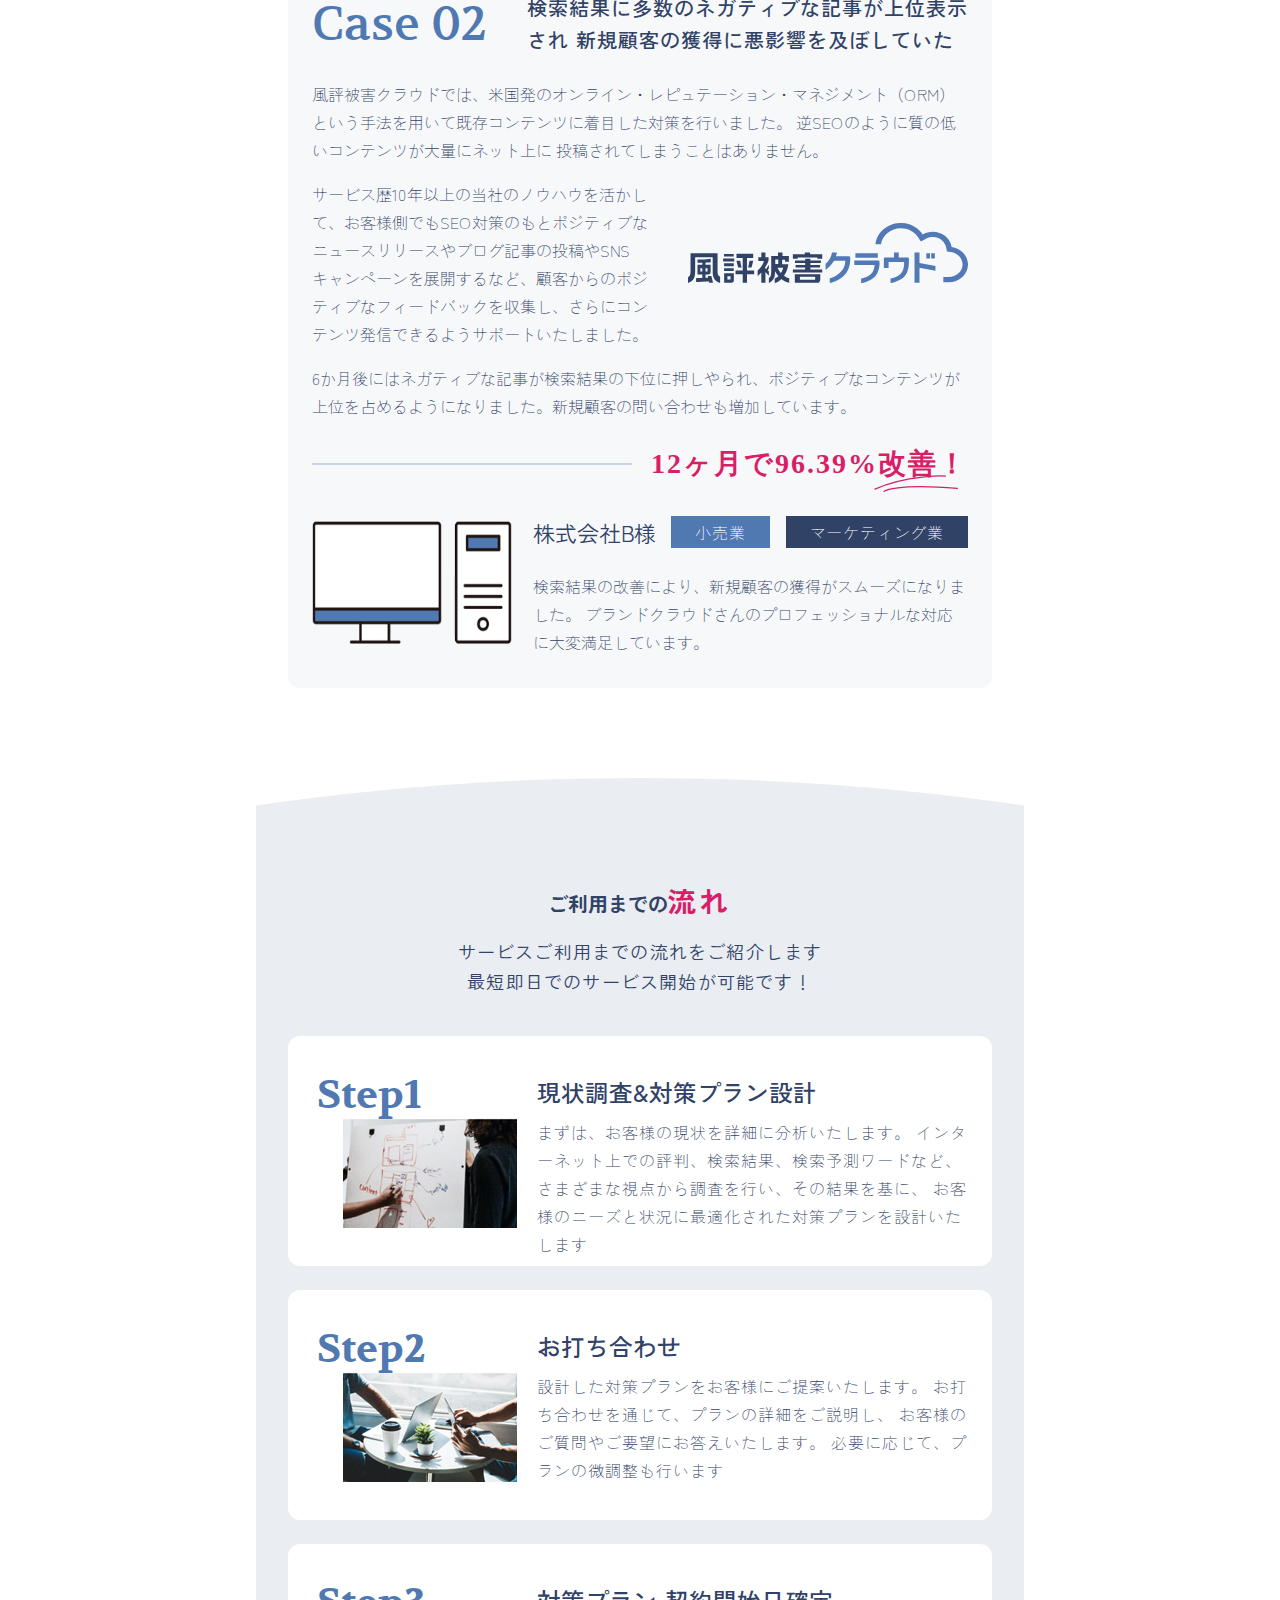
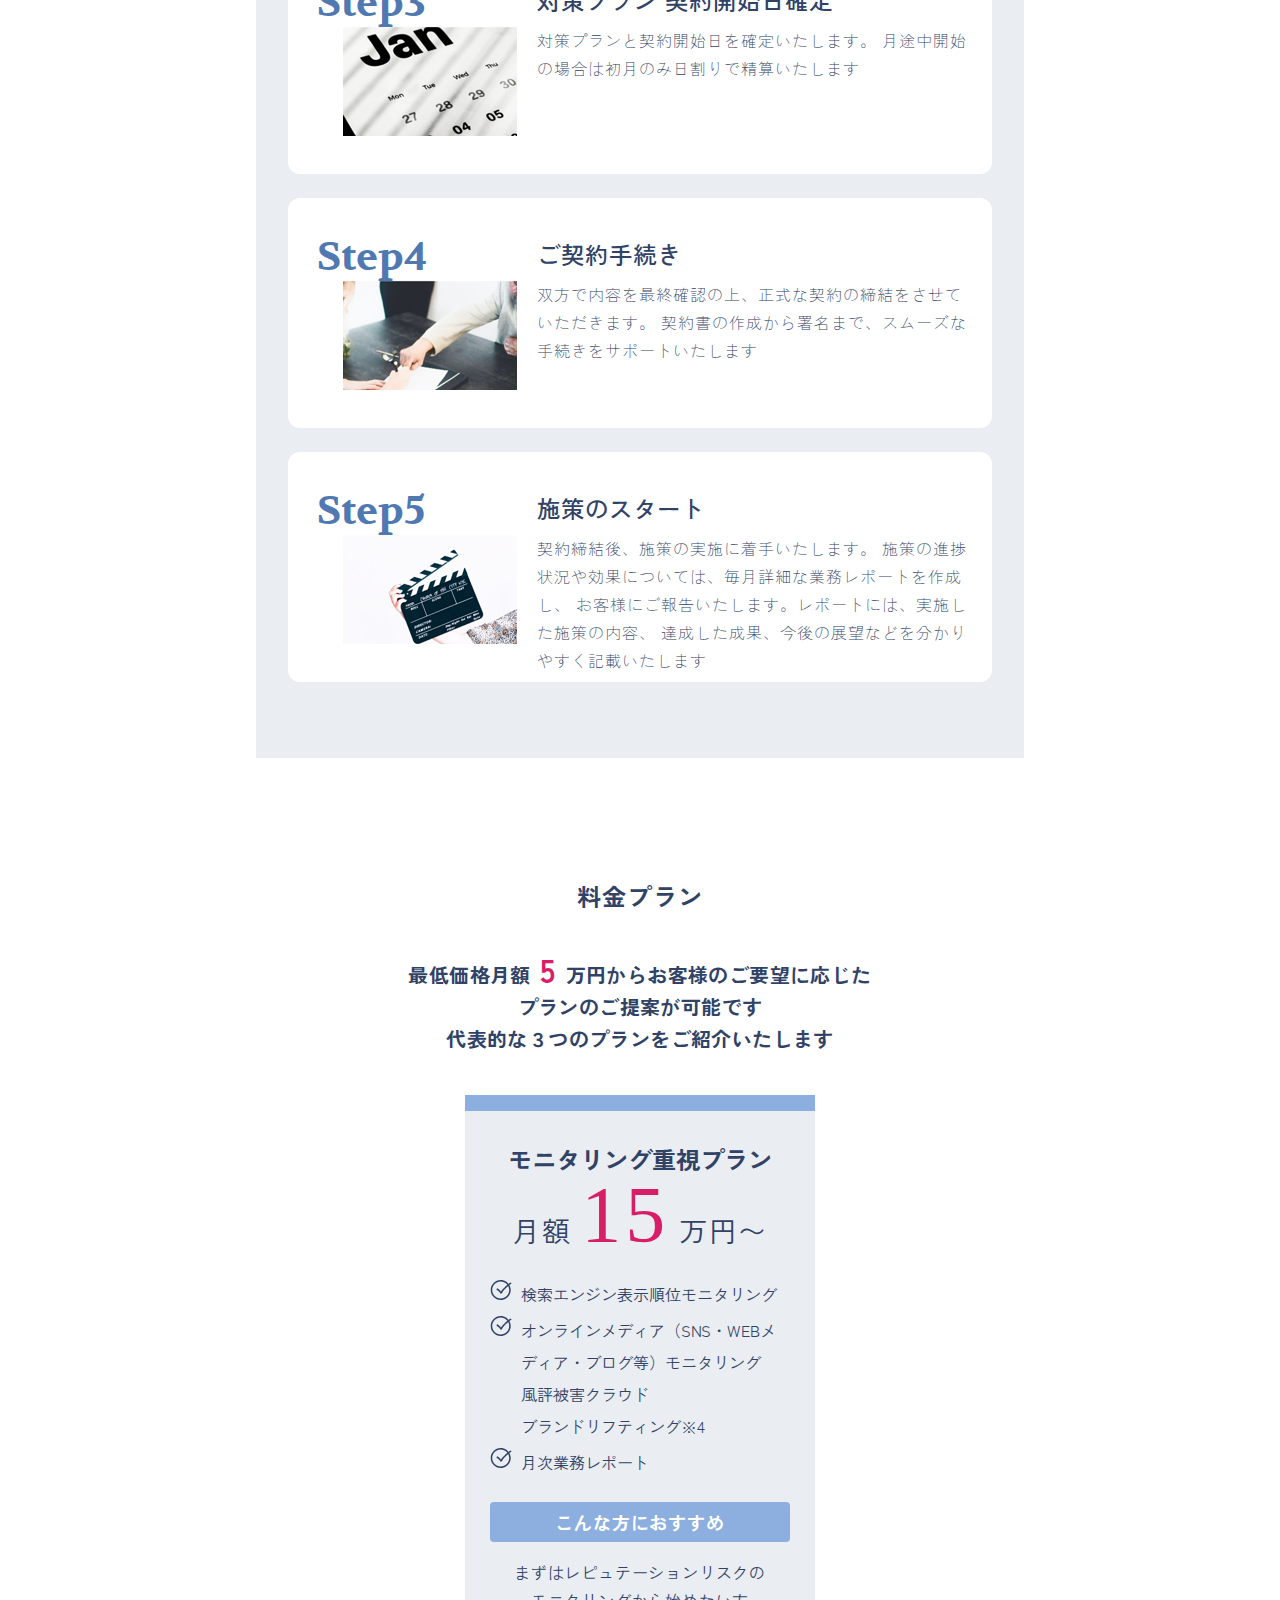
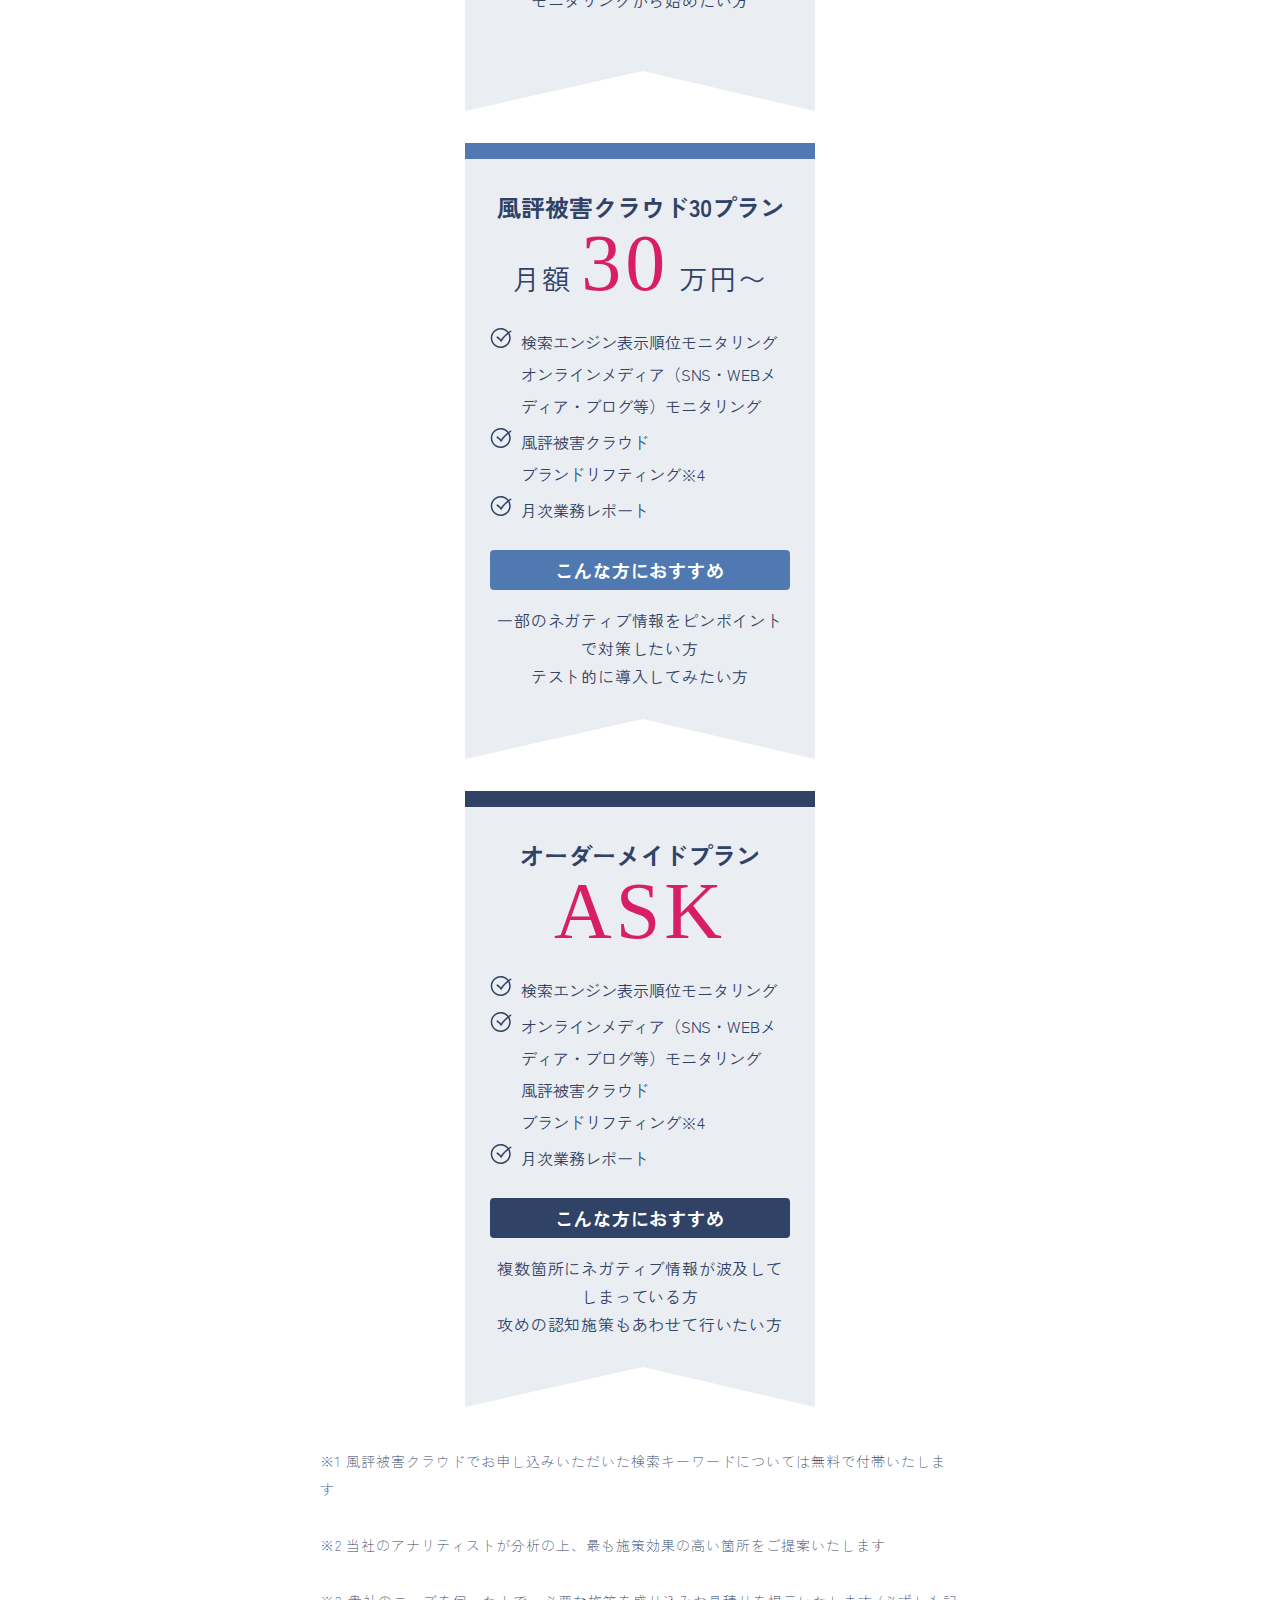
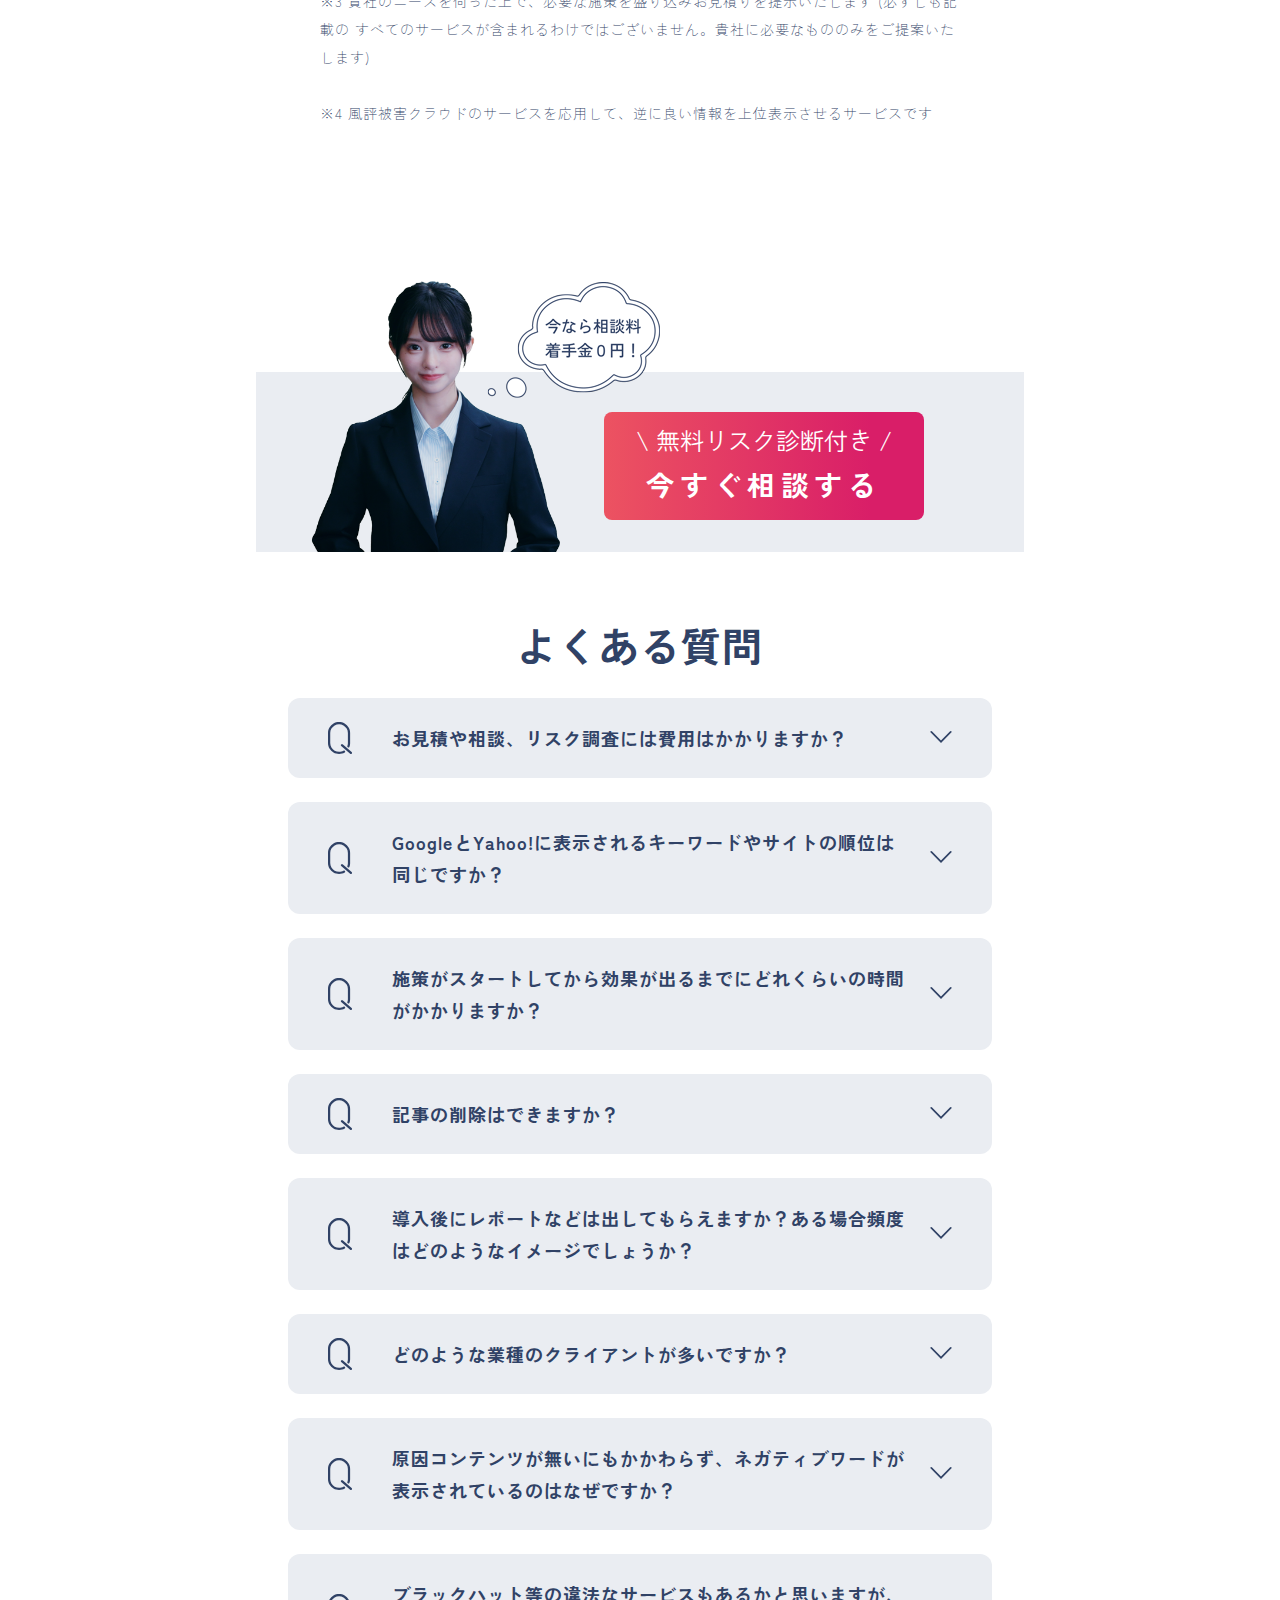
==== commit ce4a491c: "12" ====
--- a/index.html
+++ b/index.html
@@ -14,7 +14,6 @@
     <link rel="icon" type="image/png" sizes="16x16" href="./assets/cloud fav/512x512px.svg">
   </head>
   <body>
-    <!-- クラス名、id名、要素の使い方等微妙なものがありましたらご指摘いただきたいです -->
     <main>
       <section id="top">
         <div class="top">
@@ -58,7 +57,7 @@
             <div class="company-overview__container__title">
               <h2>
                 ブランドクラウドは<br />
-                東証プライム上場の<br class="sp" />株式会社ベクトルのグループ会社です
+                東証プライム上場のベクトル<br class="sp" />のグループ会社です
               </h2>
             </div>
             <div class="company-overview__container__stats">
@@ -1981,10 +1980,15 @@
             <div class="free-service__container__head">
               <div class="free-service__container__head__text-area">
                 <div class="free-service__container__head__text-area">
-                  <div class="free-service__container__head__text-area__title">
+                  <div class="pc tab free-service__container__head__text-area__title">
                     <h2>お問い合わせいただいた方に<br />
                     <span class="free-service__container__head__text-area__title__highlight">レピュテーションリスク診断</span>を<br />
                     <span class="free-service__container__head__text-area__title__highlight">無料</span>で行います！</h2>
+                  </div>
+                  <div class="sp free-service__container__head__text-area__title">
+                    <h2>お問い合わせいただいた方に<br />
+                    <span class="free-service__container__head__text-area__title__highlight">
+                      レピュテーションリスク診断を<br />無料</span>で行います！</h2>
                   </div>
                   <div class="free-service__container__head__text-area__description">
                       <p>会社名やサービス名を検索エンジンやSNSで検索した際に<br />
--- a/style.css
+++ b/style.css
@@ -117,14 +117,11 @@
 }
 
 /*--------------- top ----------------- */
-html {
-  max-width: 1366px;
-}
 .top {
   width: 1366px;
   height: 768px;
+  background-color: #fafafa;
   padding: 34px 43px;
-  background-color: #fafafa;
   display: flex;
   align-items: center;
   justify-content: center;
@@ -490,9 +487,7 @@
   display: flex;
   justify-content: center;
   align-items: center;
-  align-content: flex-start;
   gap: 32px 56px;
-  align-self: stretch;
   flex-wrap: wrap;
 }
 .issue__impact__container__items__item {
@@ -2097,7 +2092,7 @@
   top: 102px;
   display: flex;
   width: 1000px;
-  height: 100%;
+  height: auto;
   flex-direction: column;
   align-items: center;
   gap: 64px;
--- a/tablet.css
+++ b/tablet.css
@@ -72,6 +72,9 @@
     height: 390px;
   }
   /* ------------companyOverview-------- */
+  .company-overview {
+    width: 768px;
+  }
   .company-overview__container__title h2 {
     font-size: 24px;
   }
@@ -99,6 +102,9 @@
     padding: 8px;
   }
   /* ------------issue---------------- */
+  .issue {
+    width: 768px;
+  }
   .issue__container {
     width: 768px;
     margin: 0 auto;
@@ -179,6 +185,9 @@
     gap: 24px, 32px;
   }
   /* --------------service introduction------------ */
+  .serviceIntroduction {
+    width: 768px;
+  }
   .serviceIntroduction__head-line {
     width: 768px;
     height: 180px;
@@ -275,6 +284,7 @@
   }
   /* ------------service-detail------------- */
   .serviceDetail {
+    width: 768px;
     padding: 80px 0 90px 0;
   }
   .serviceDetail__effect__title h2 {
--- a/phone.css
+++ b/phone.css
@@ -88,6 +88,9 @@
   }
 
   /* ------------companyOverview-------- */
+  .company-overview {
+    width: 375px;
+  }
   .company-overview__container {
     margin: 64px 0px;
   }
@@ -131,6 +134,7 @@
 
   /* ------------issue---------------- */
   .issue {
+    width: 375px;
     padding-bottom: 64px;
   }
   .issue__container {
@@ -210,13 +214,13 @@
   /* -----------------problem-solving-------------- */
   .problemSolving {
     height: 2870px;
-    width: 376px;
+    width: 375px;
   }
   .problemSolving__bg-upper {
     clip-path: inset(0 778px 0 778px);
   }
   .problemSolving__bg-lower {
-    width: 376px;
+    width: 375px;
     height: 2450px;
   }
   .problemSolving__container {
@@ -227,14 +231,14 @@
   }
 
   .problemSolving__container__cards {
-    width: 376px;
+    width: 375px;
     justify-content: center;
     gap: 16px;
   }
 
   /* --------------service introduction------------ */
   .serviceIntroduction {
-    width: 376px;
+    width: 375px;
   }
   .serviceIntroduction__head-line {
     width: 375px;
@@ -363,6 +367,7 @@
 
   /* ------------service-detail------------- */
   .serviceDetail {
+    width: 375px;
     padding: 64px 0 62px 0;
   }
   .serviceDetail__effect {
@@ -657,12 +662,13 @@
 
   .flow__container__steps__step__image {
     position: static;
+    align-self: center;
     top: 60px;
     left: 16px;
   }
 
   .flow__container__steps__step__image img {
-    width: 248px;
+    width: 280px;
     height: 120px;
   }
 
@@ -873,6 +879,7 @@
     width: 320px;
     gap: 24px;
     flex-direction: column;
+    align-items: center;
     margin: 0 auto;
   }
 
@@ -925,6 +932,7 @@
   }
   .contact__container {
     top: 29px;
+    width: auto;
   }
   .contact__container__title {
     gap: 0px;
@@ -1005,7 +1013,7 @@
   /* ------------------footer--------------- */
 
   .footer {
-    width: 376px;
+    width: 100%;
     height: 200px;
   }
   .footer__container {
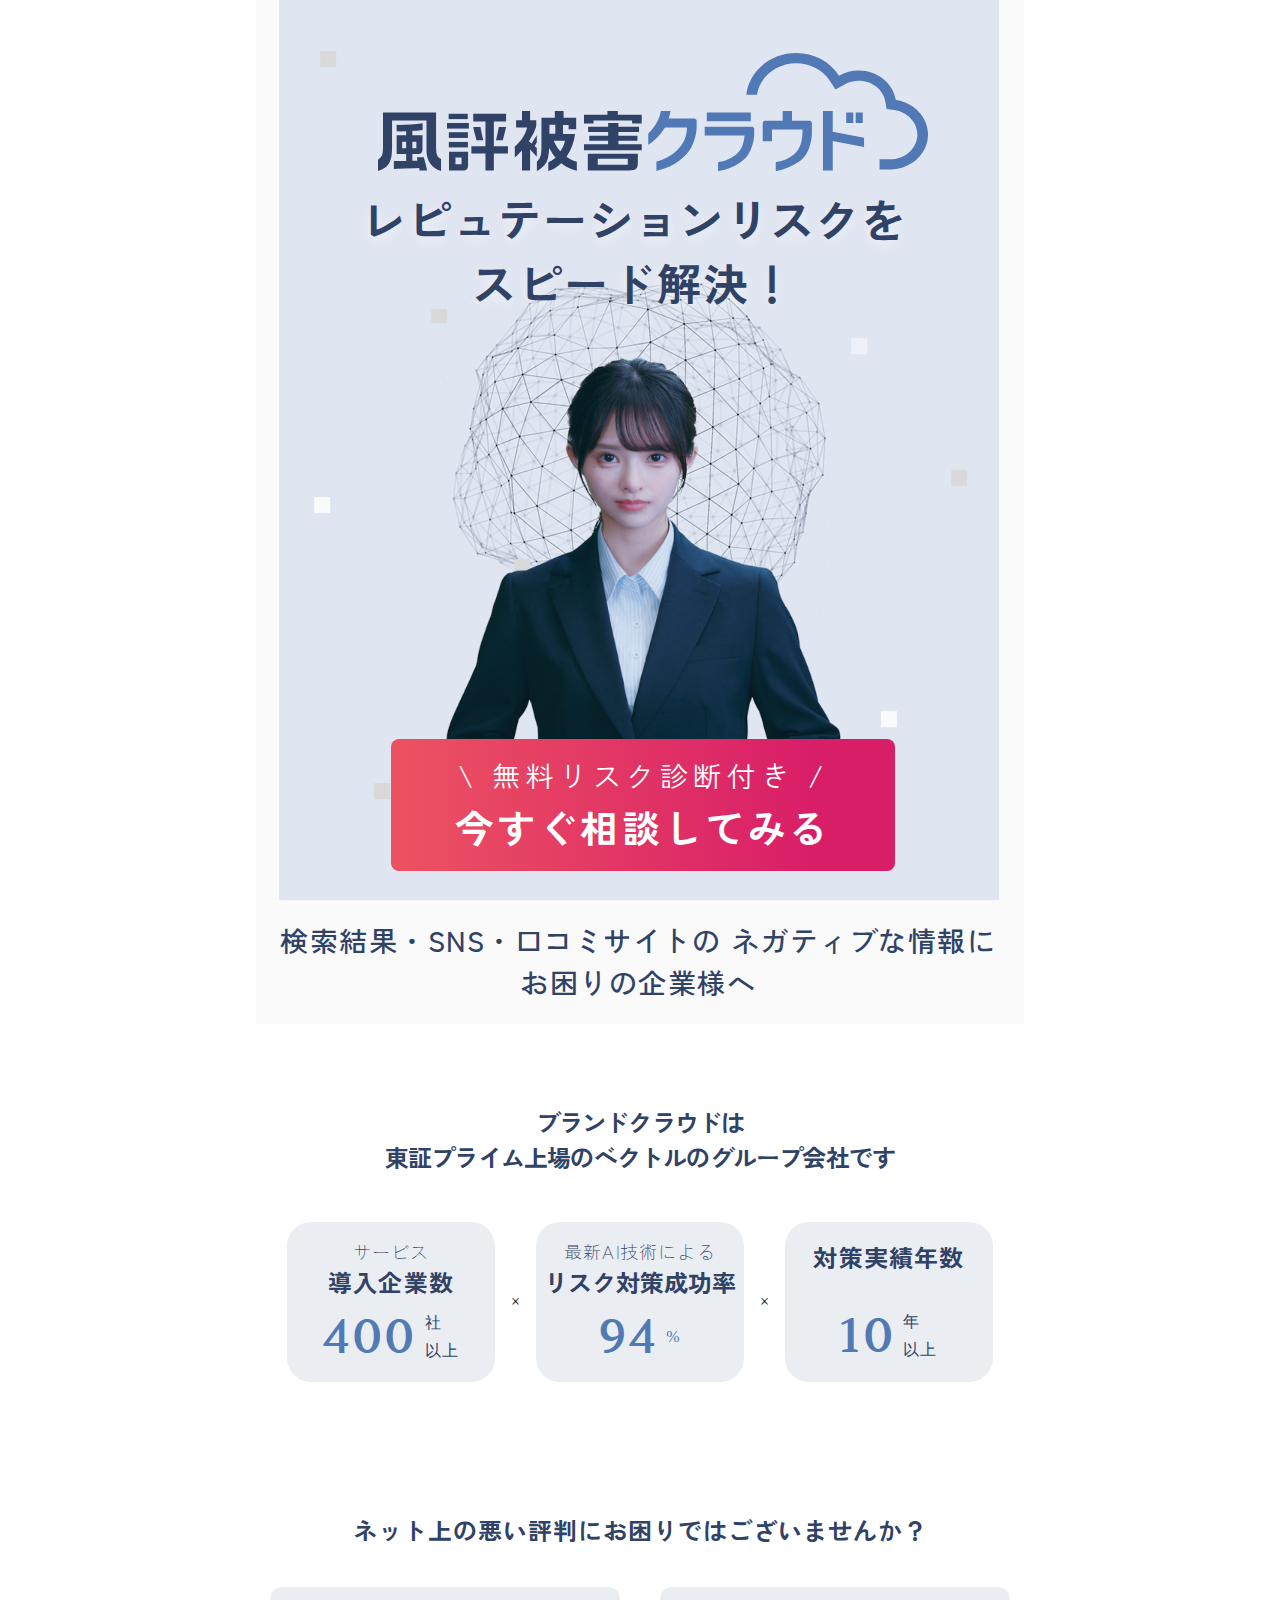
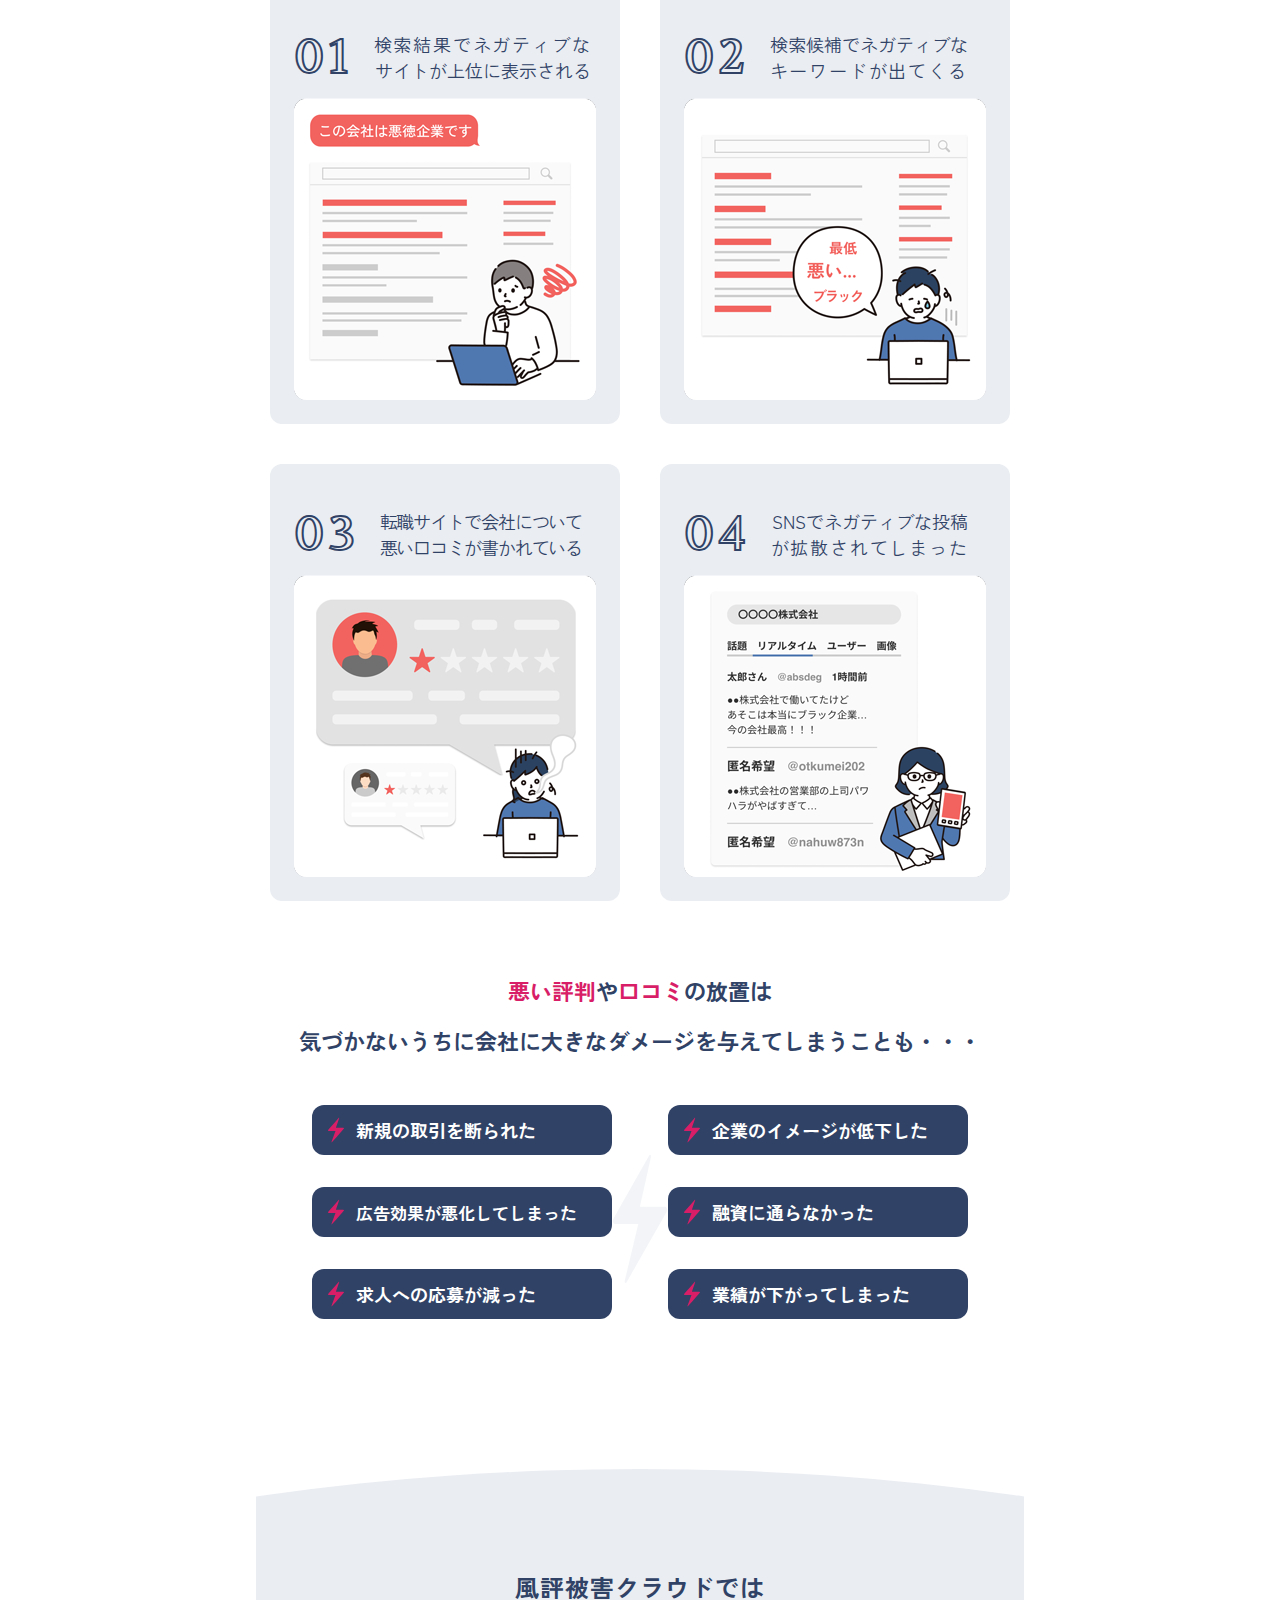
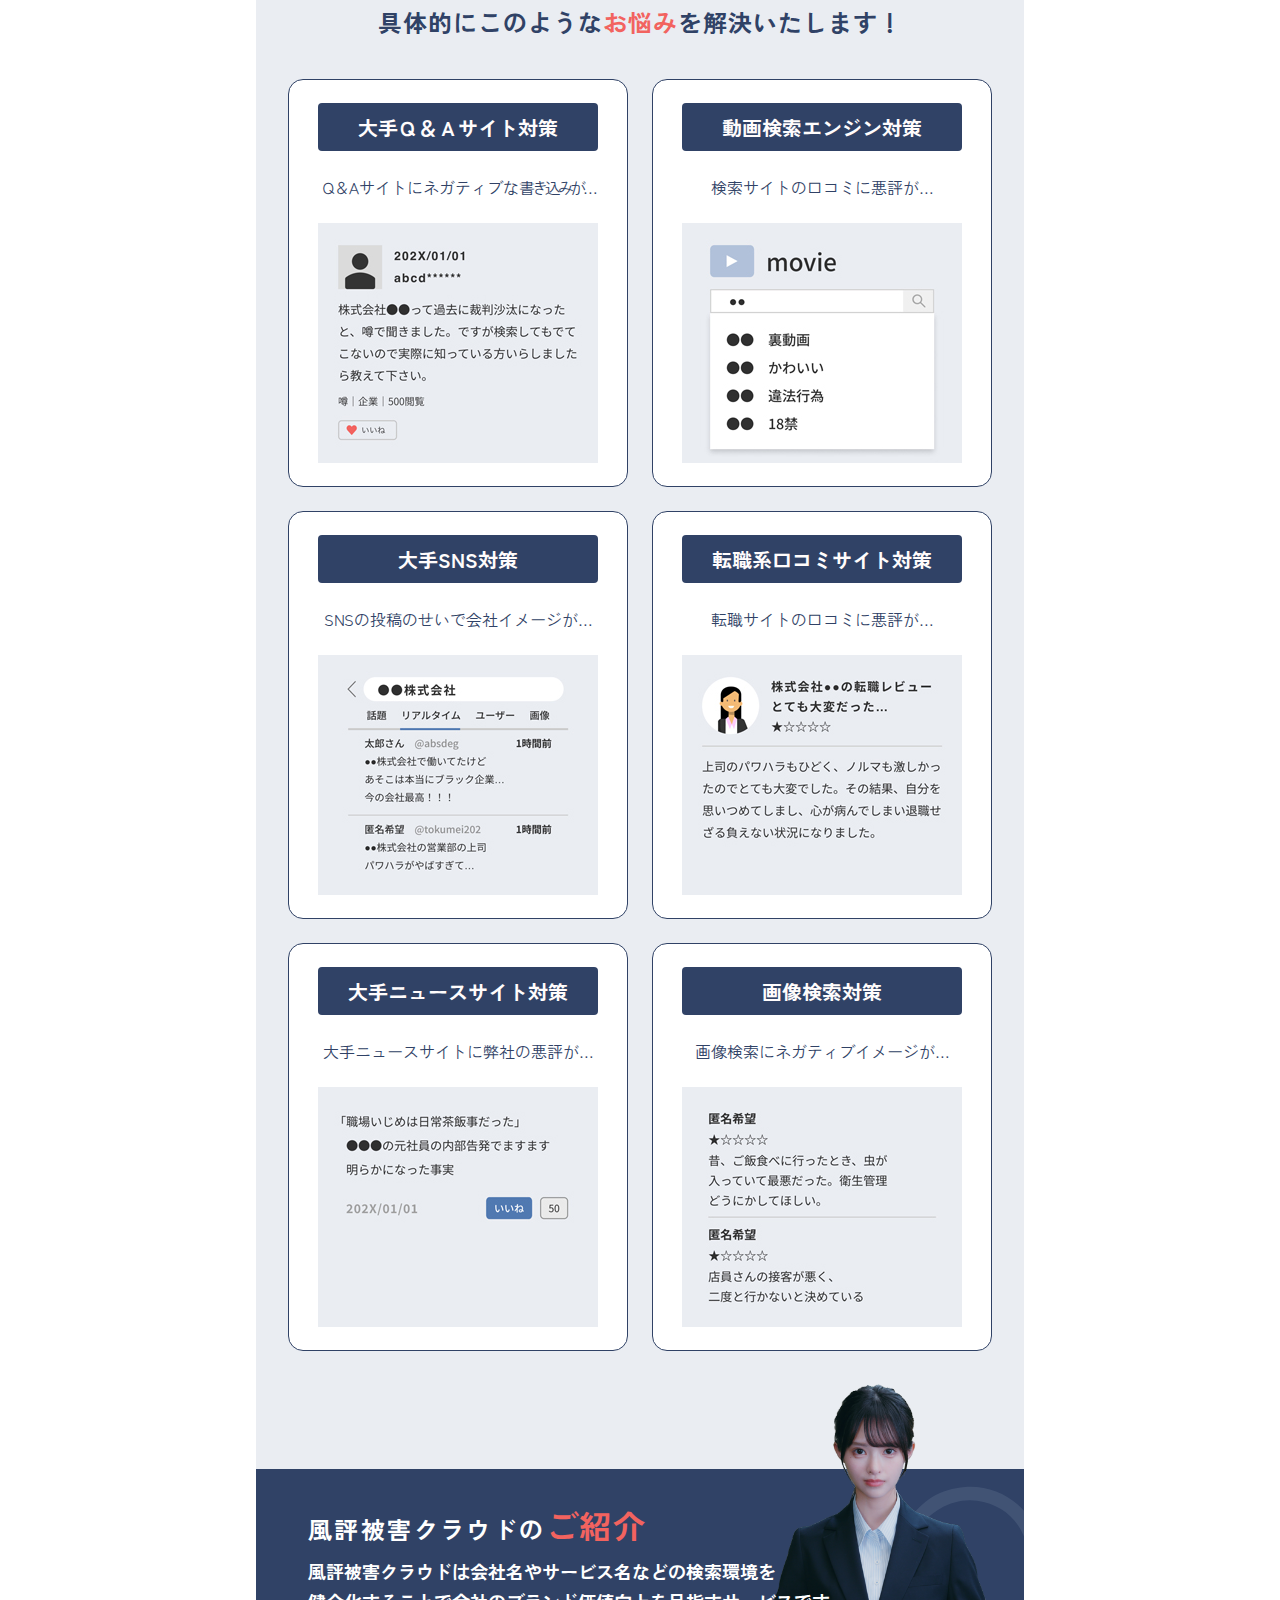
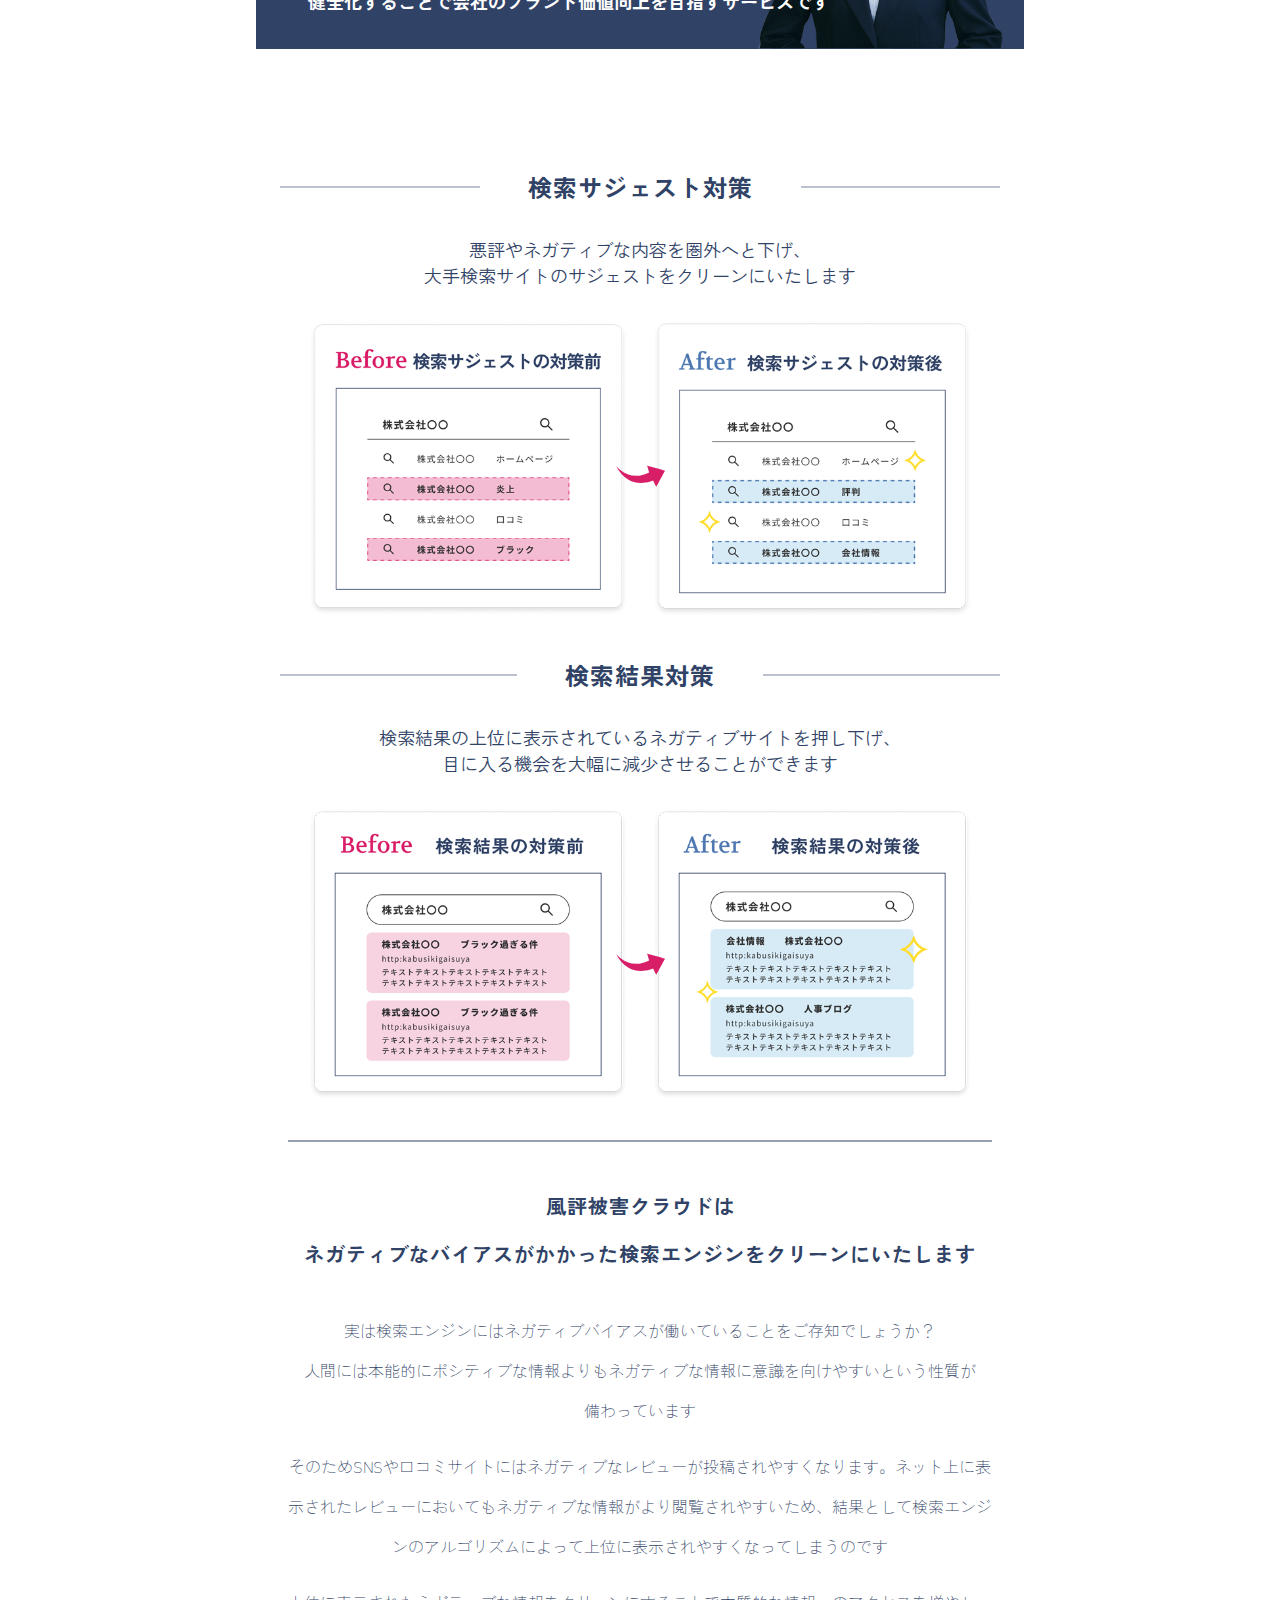
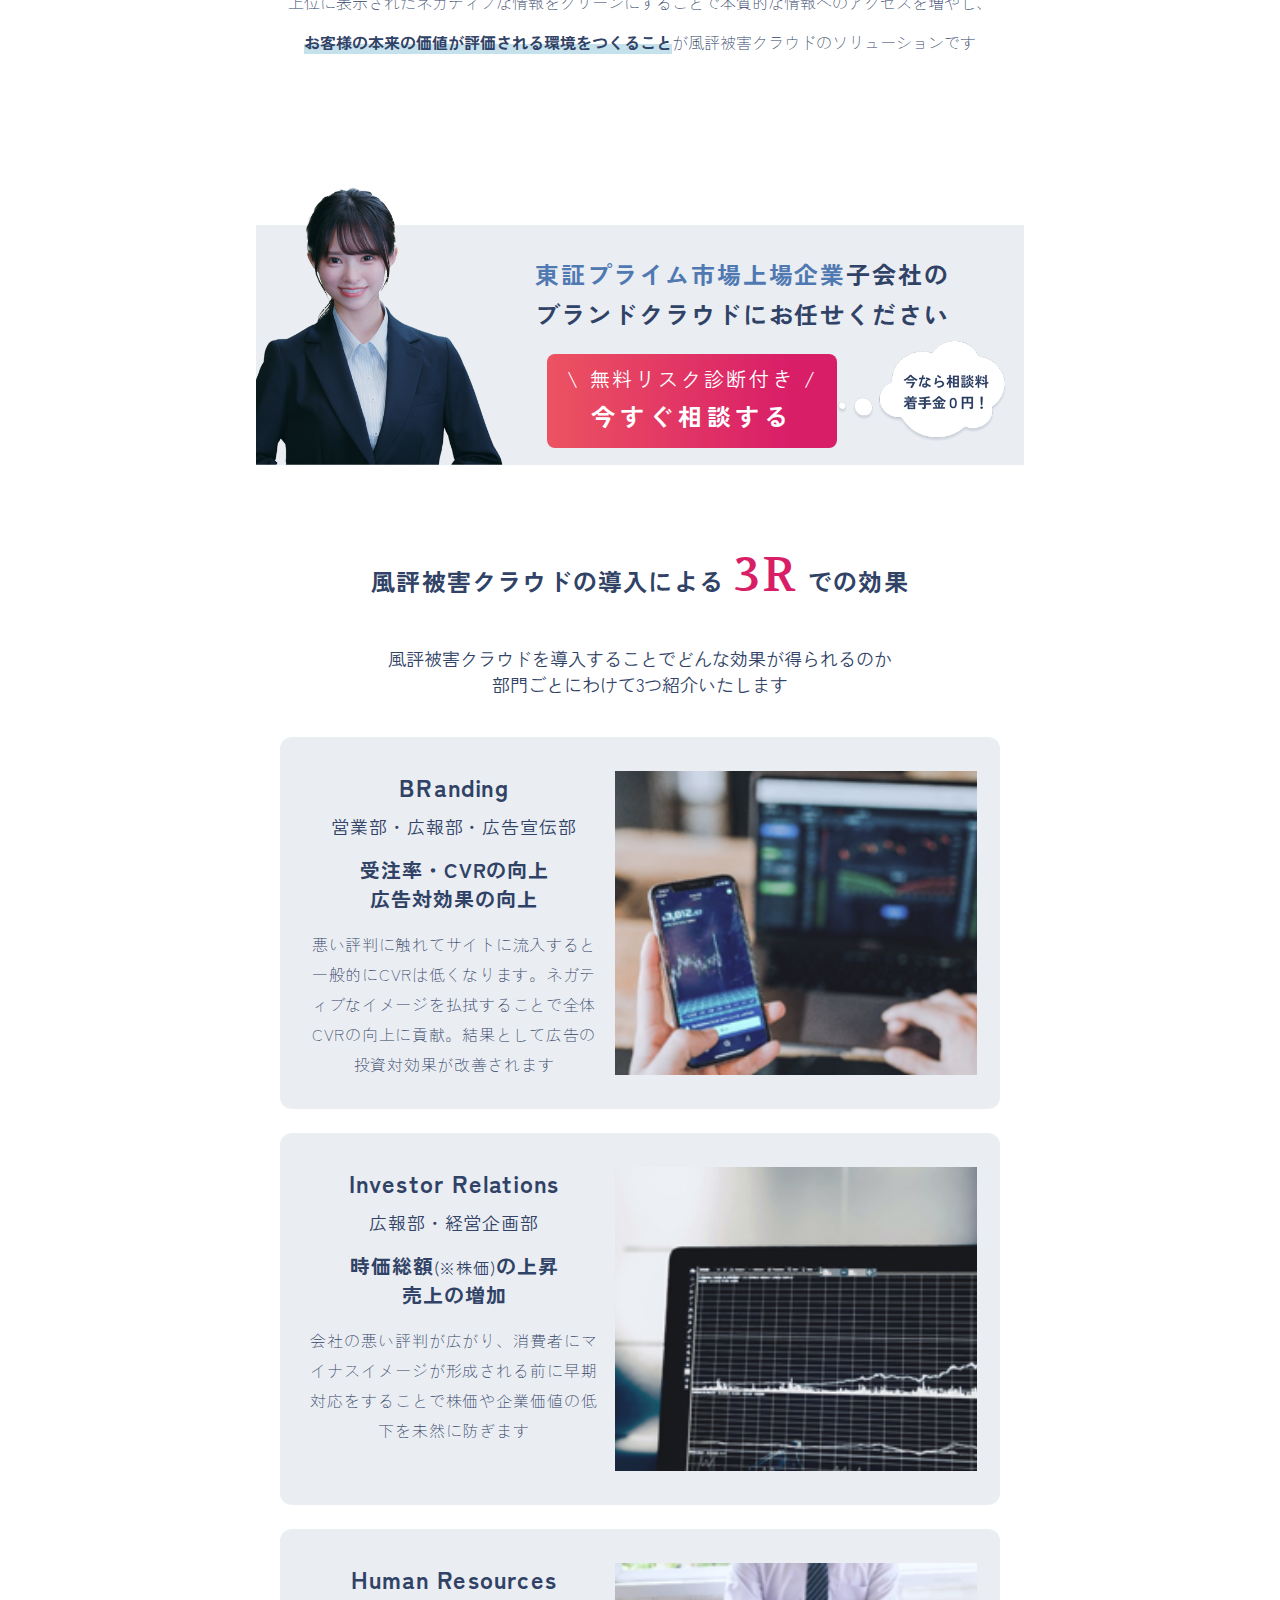
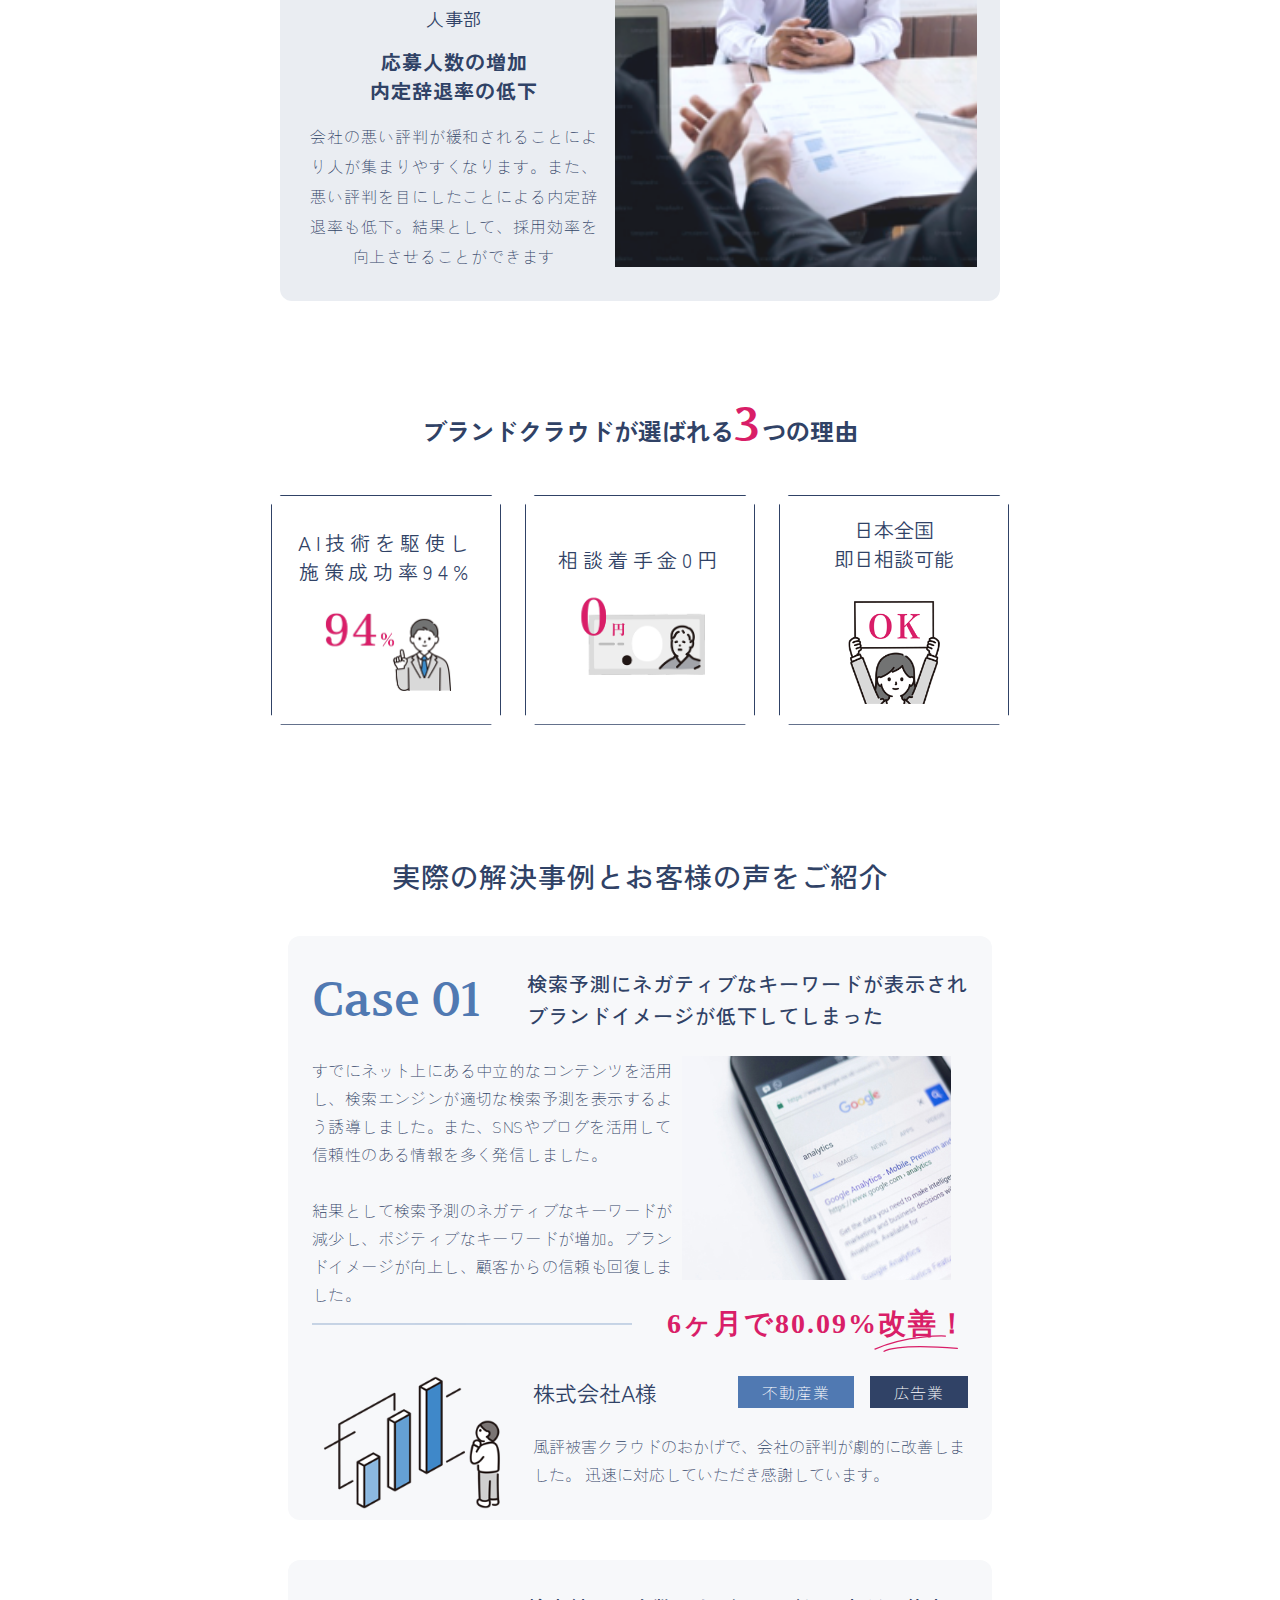
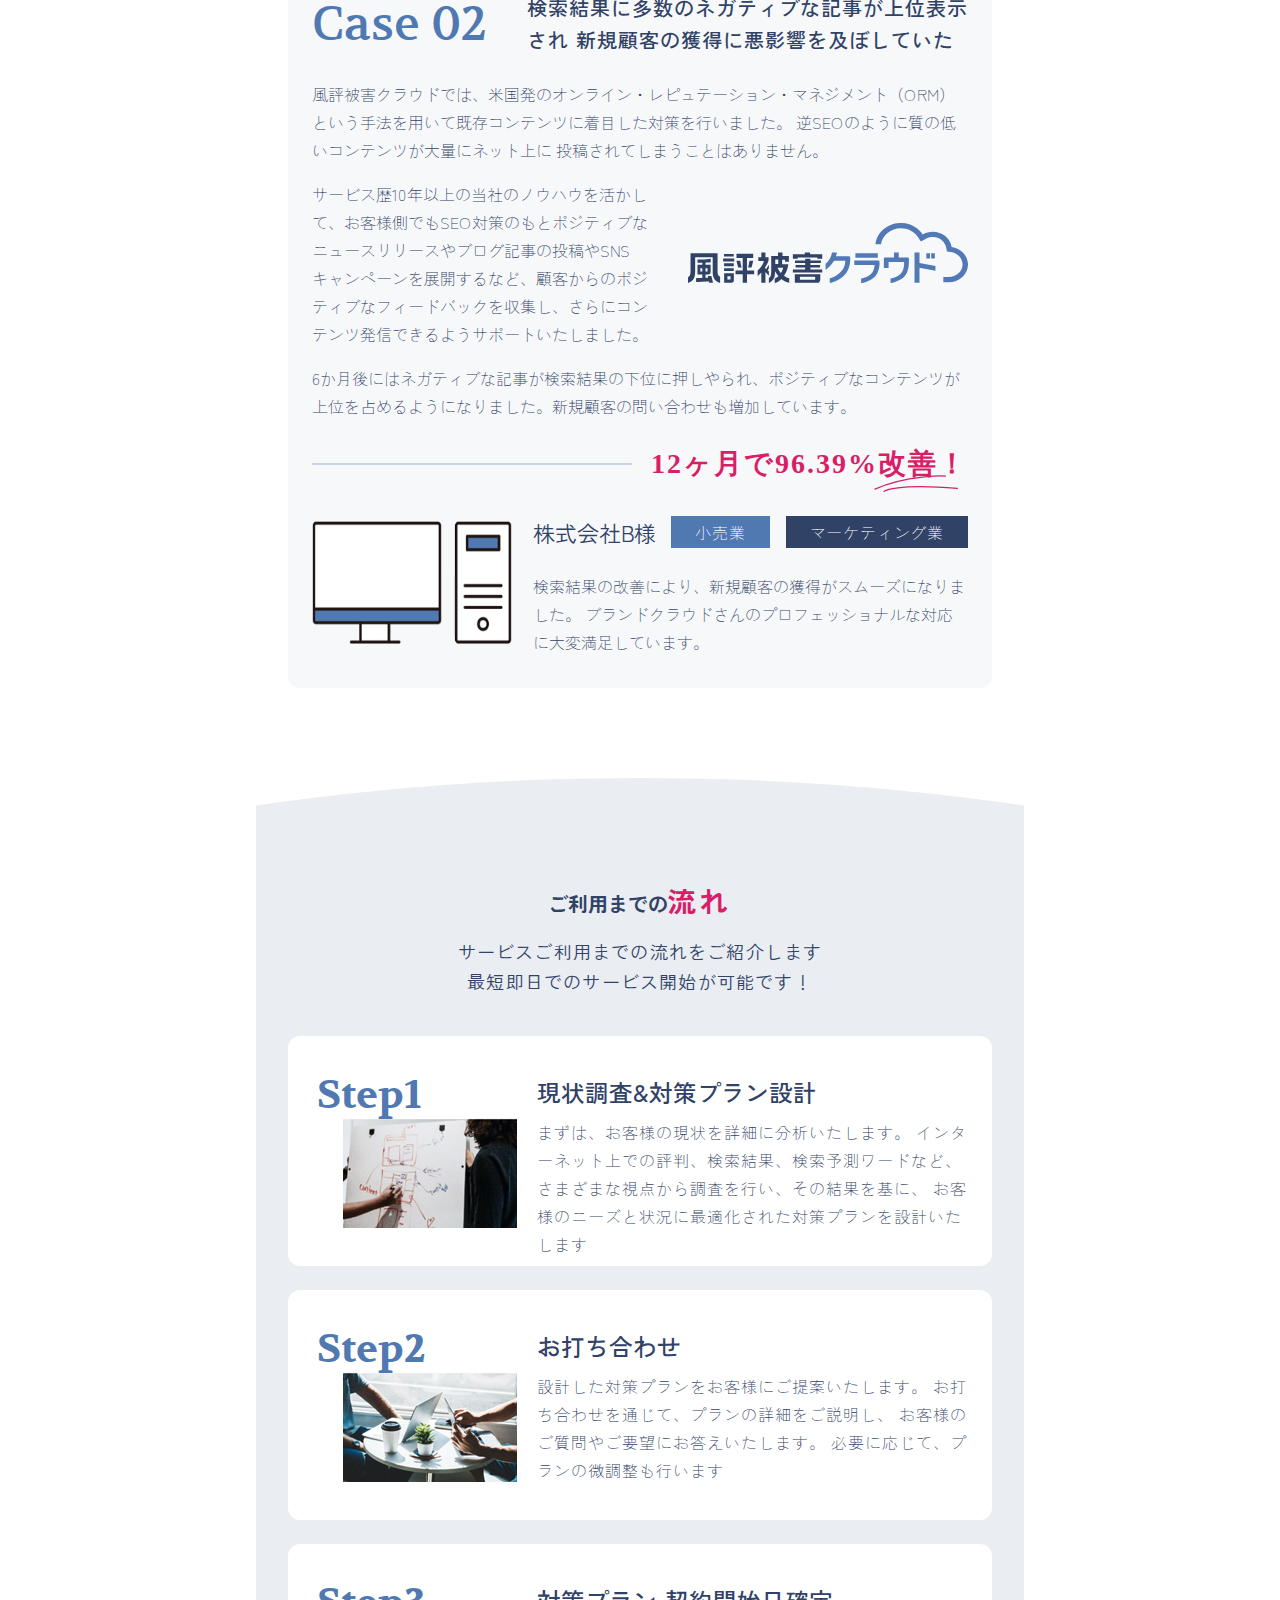
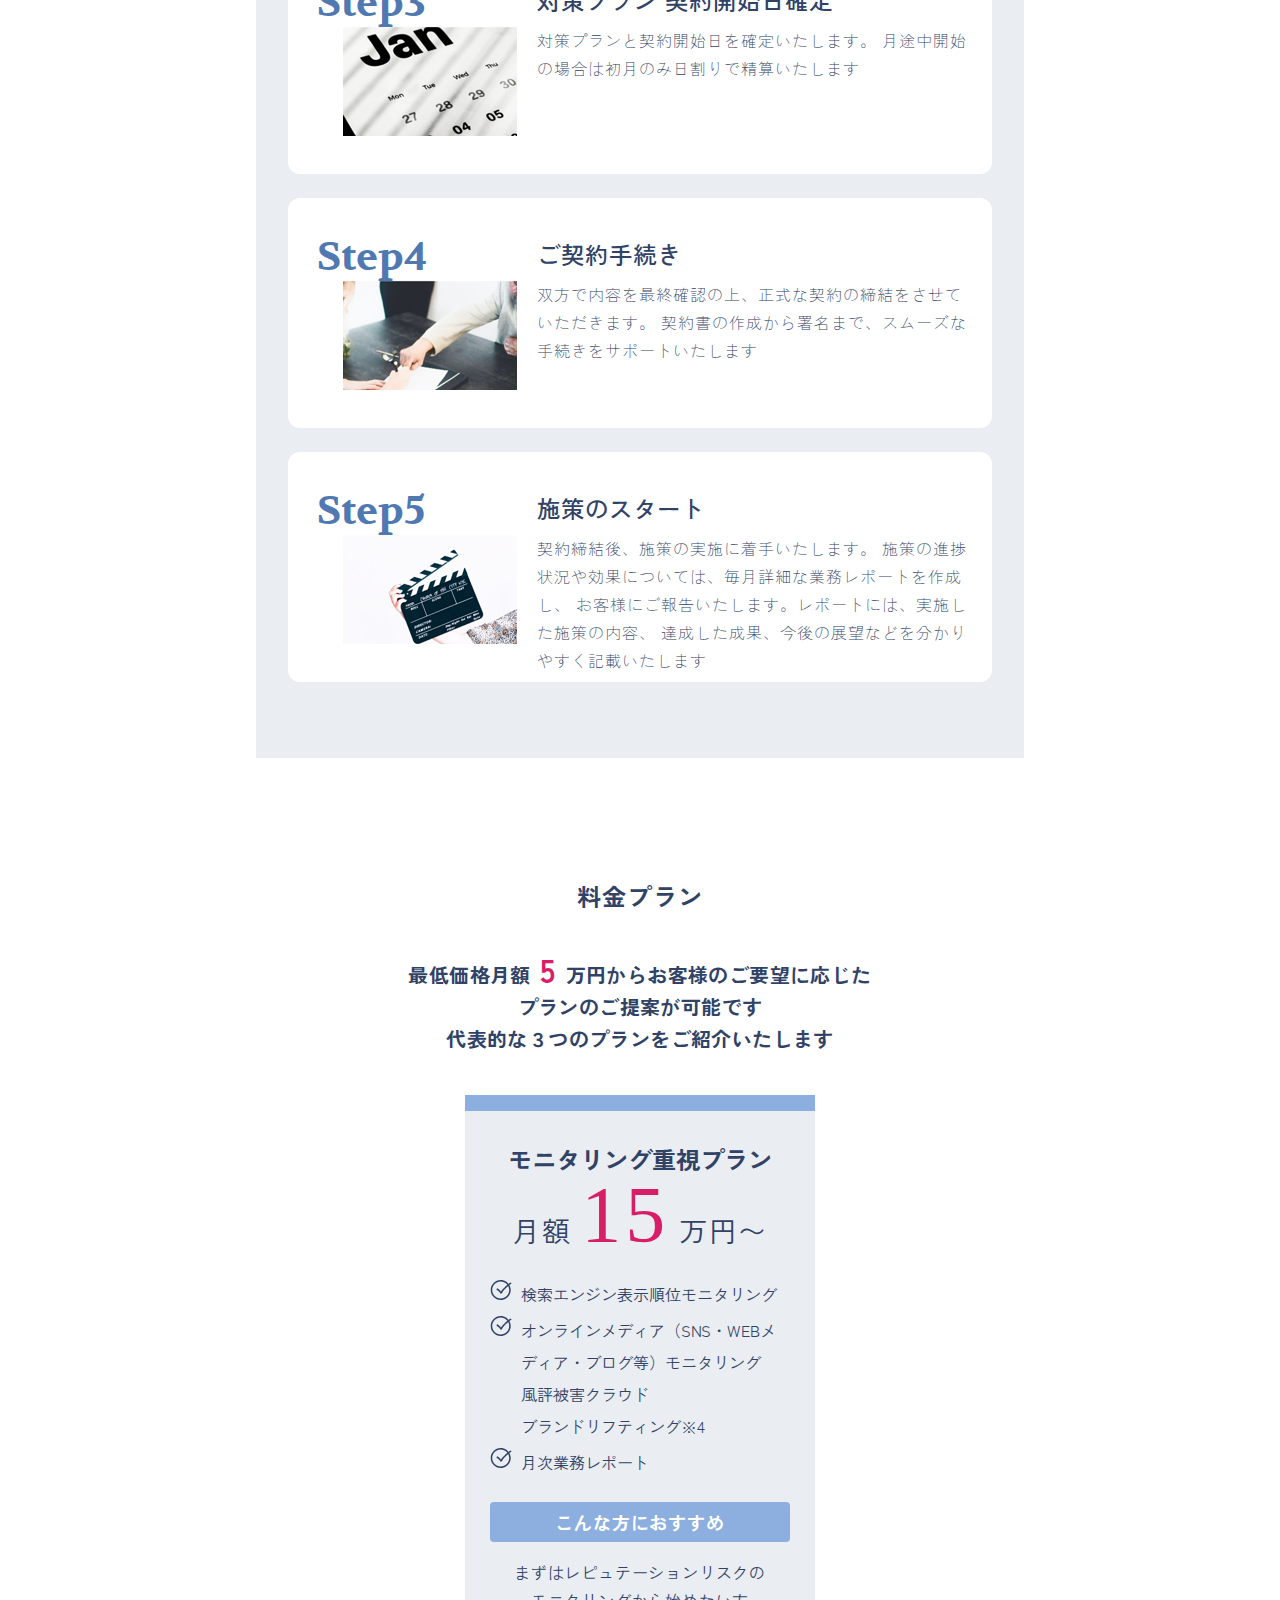
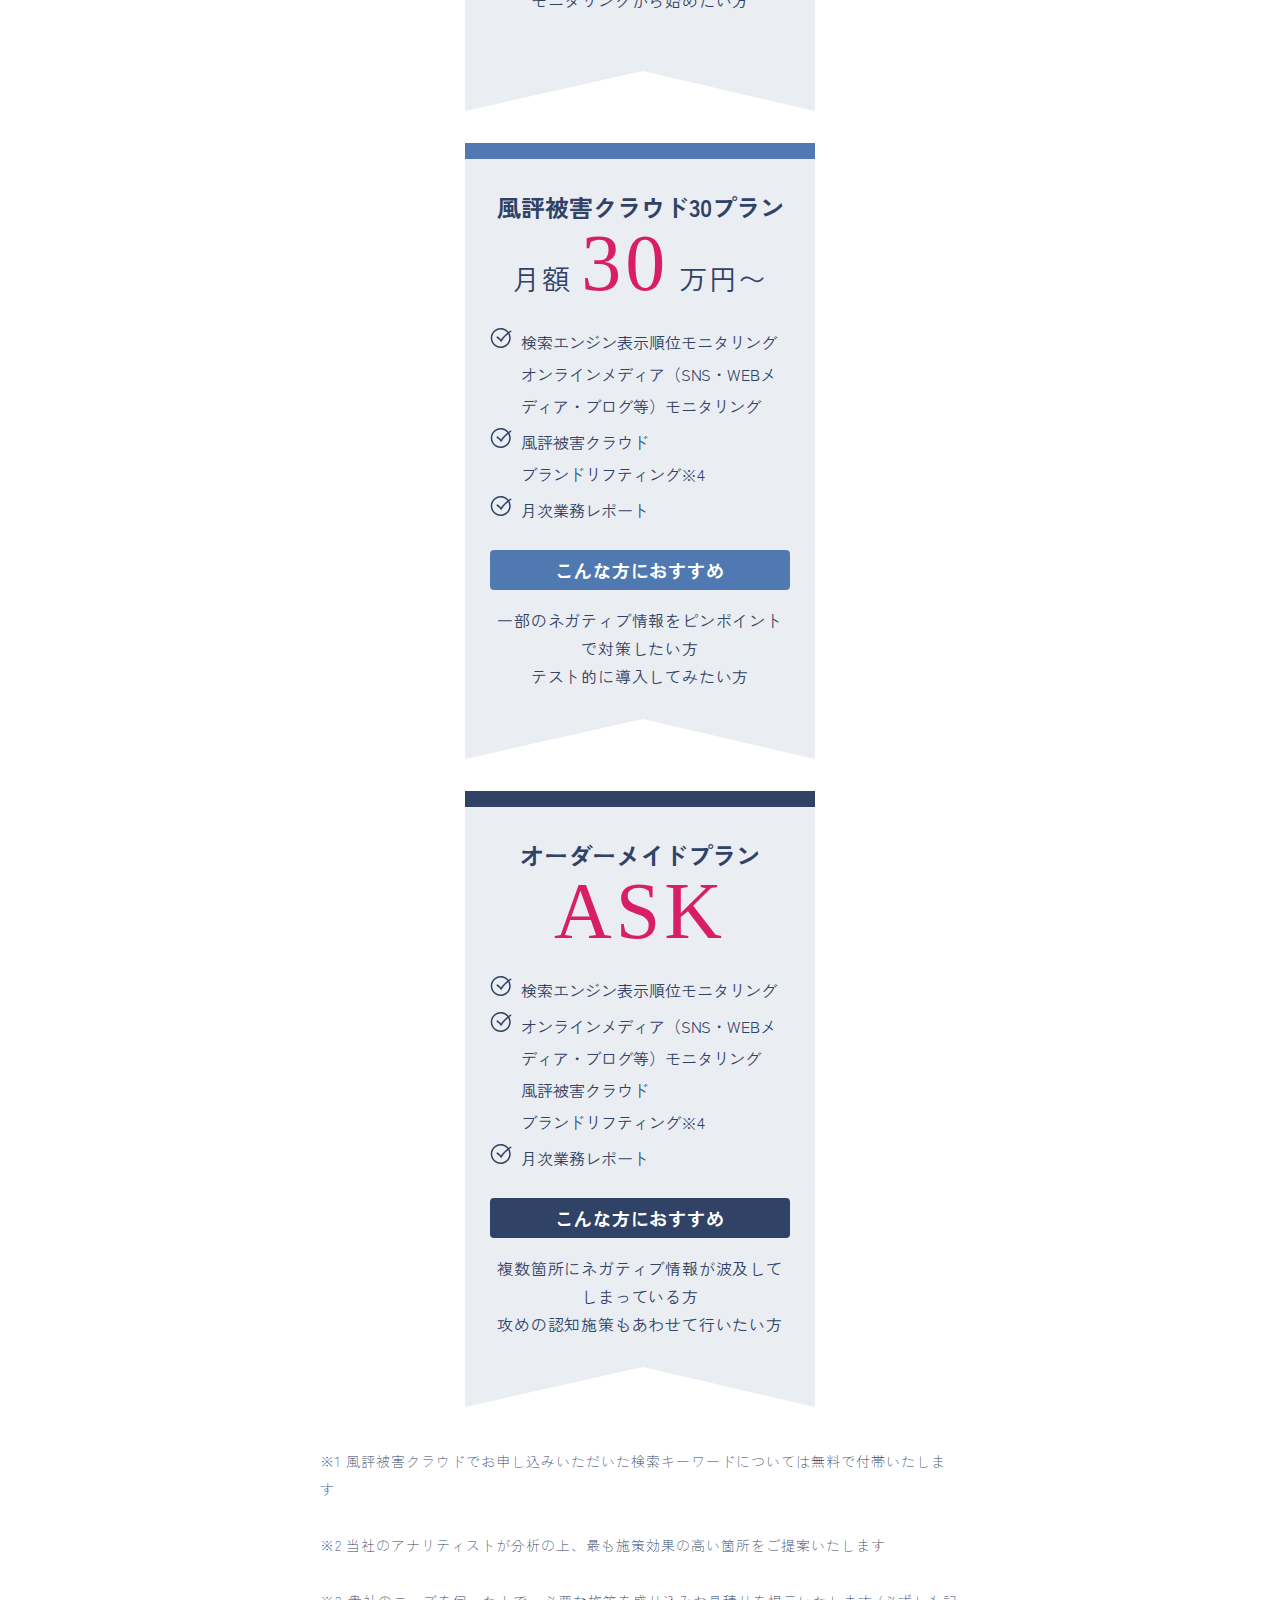
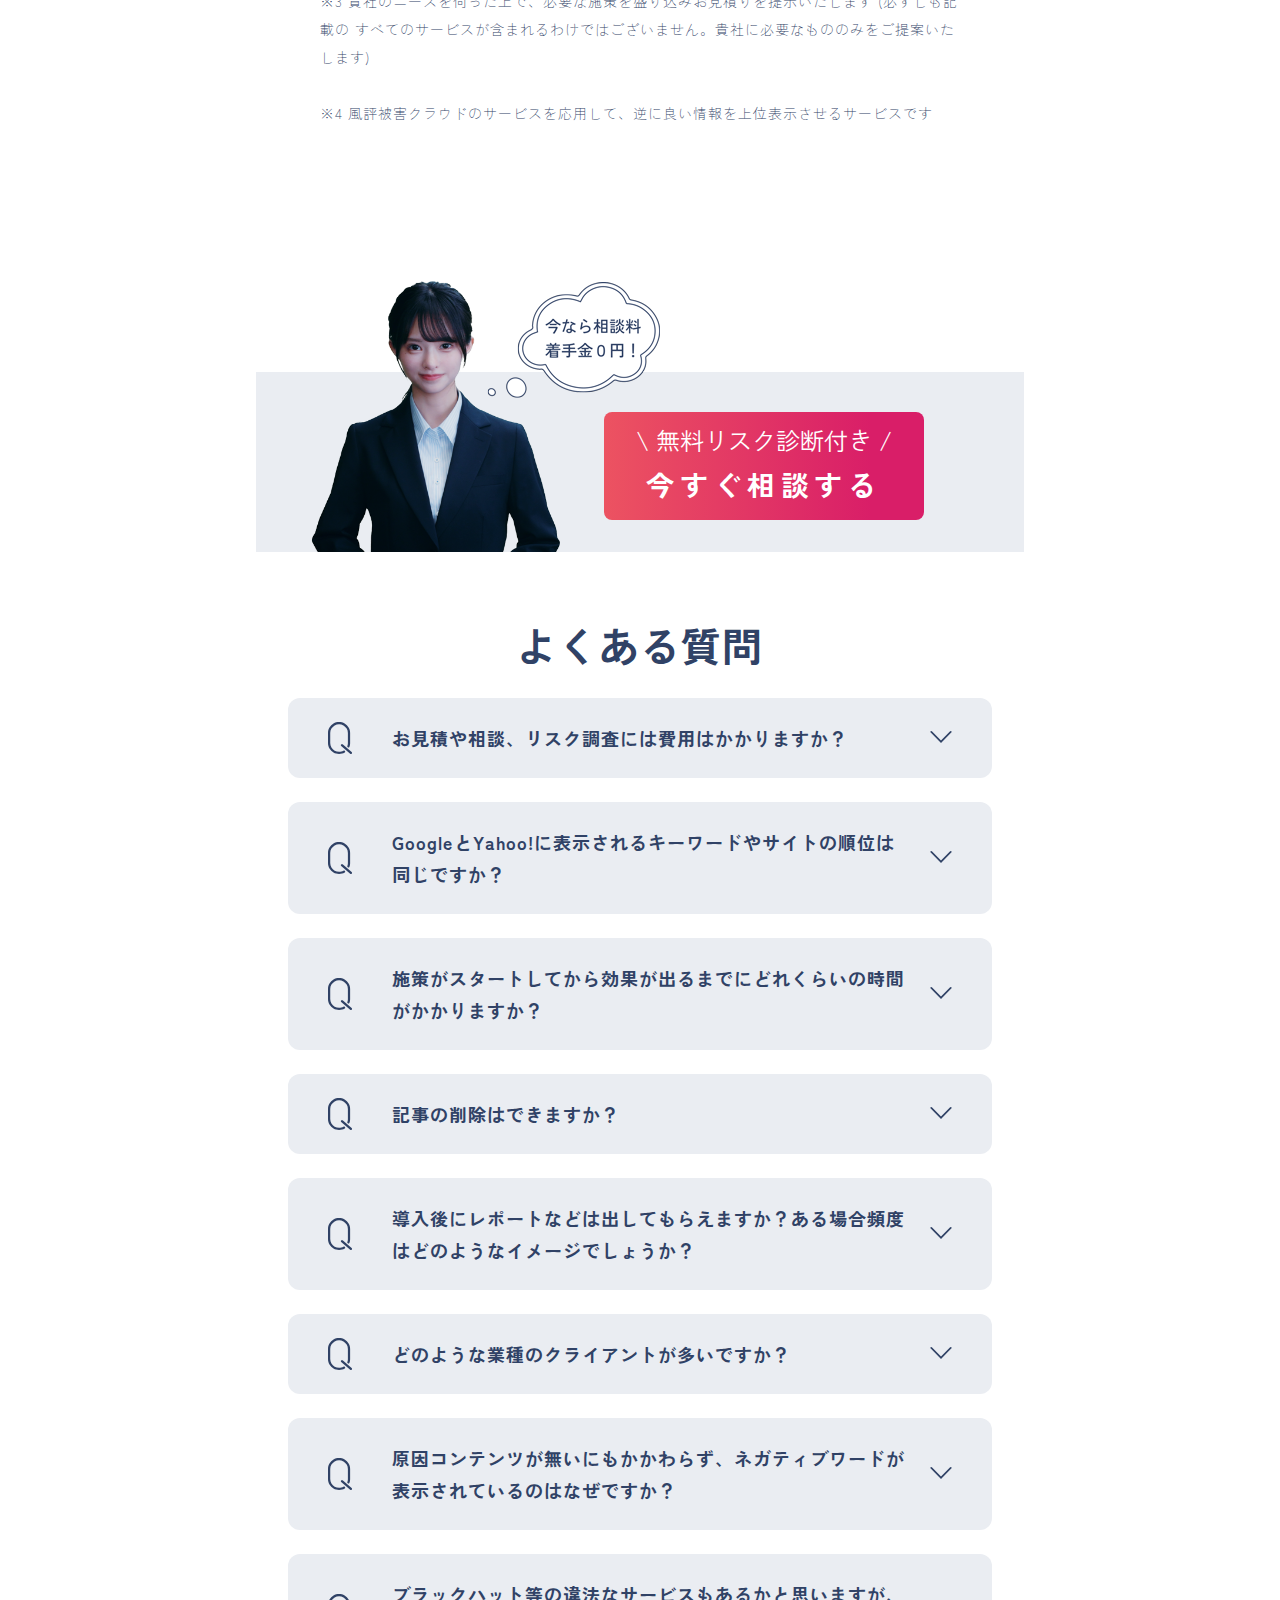
==== commit dda0e040: "15" ====
--- a/index.html
+++ b/index.html
@@ -2070,9 +2070,6 @@
                   method="POST">
                   <input type=hidden name="oid" value="00D5h0000019Ruf">
                   <input type=hidden name="retURL" value="https://solution.brandcloud.co.jp/lp/thanks.html">
-                  <input type="hidden" name="debug" value=1>
-                  <input type="hidden" name="debugEmail" value="marina.kurosu@brandcloud.co.jp">
-
                   <div class="column">
                     <div class="upper">
                       <div class="essential"><p class="inner-text">必須</p></div>
--- a/phone.css
+++ b/phone.css
@@ -1013,7 +1013,7 @@
   /* ------------------footer--------------- */
 
   .footer {
-    width: 100%;
+    width: 375px;
     height: 200px;
   }
   .footer__container {
